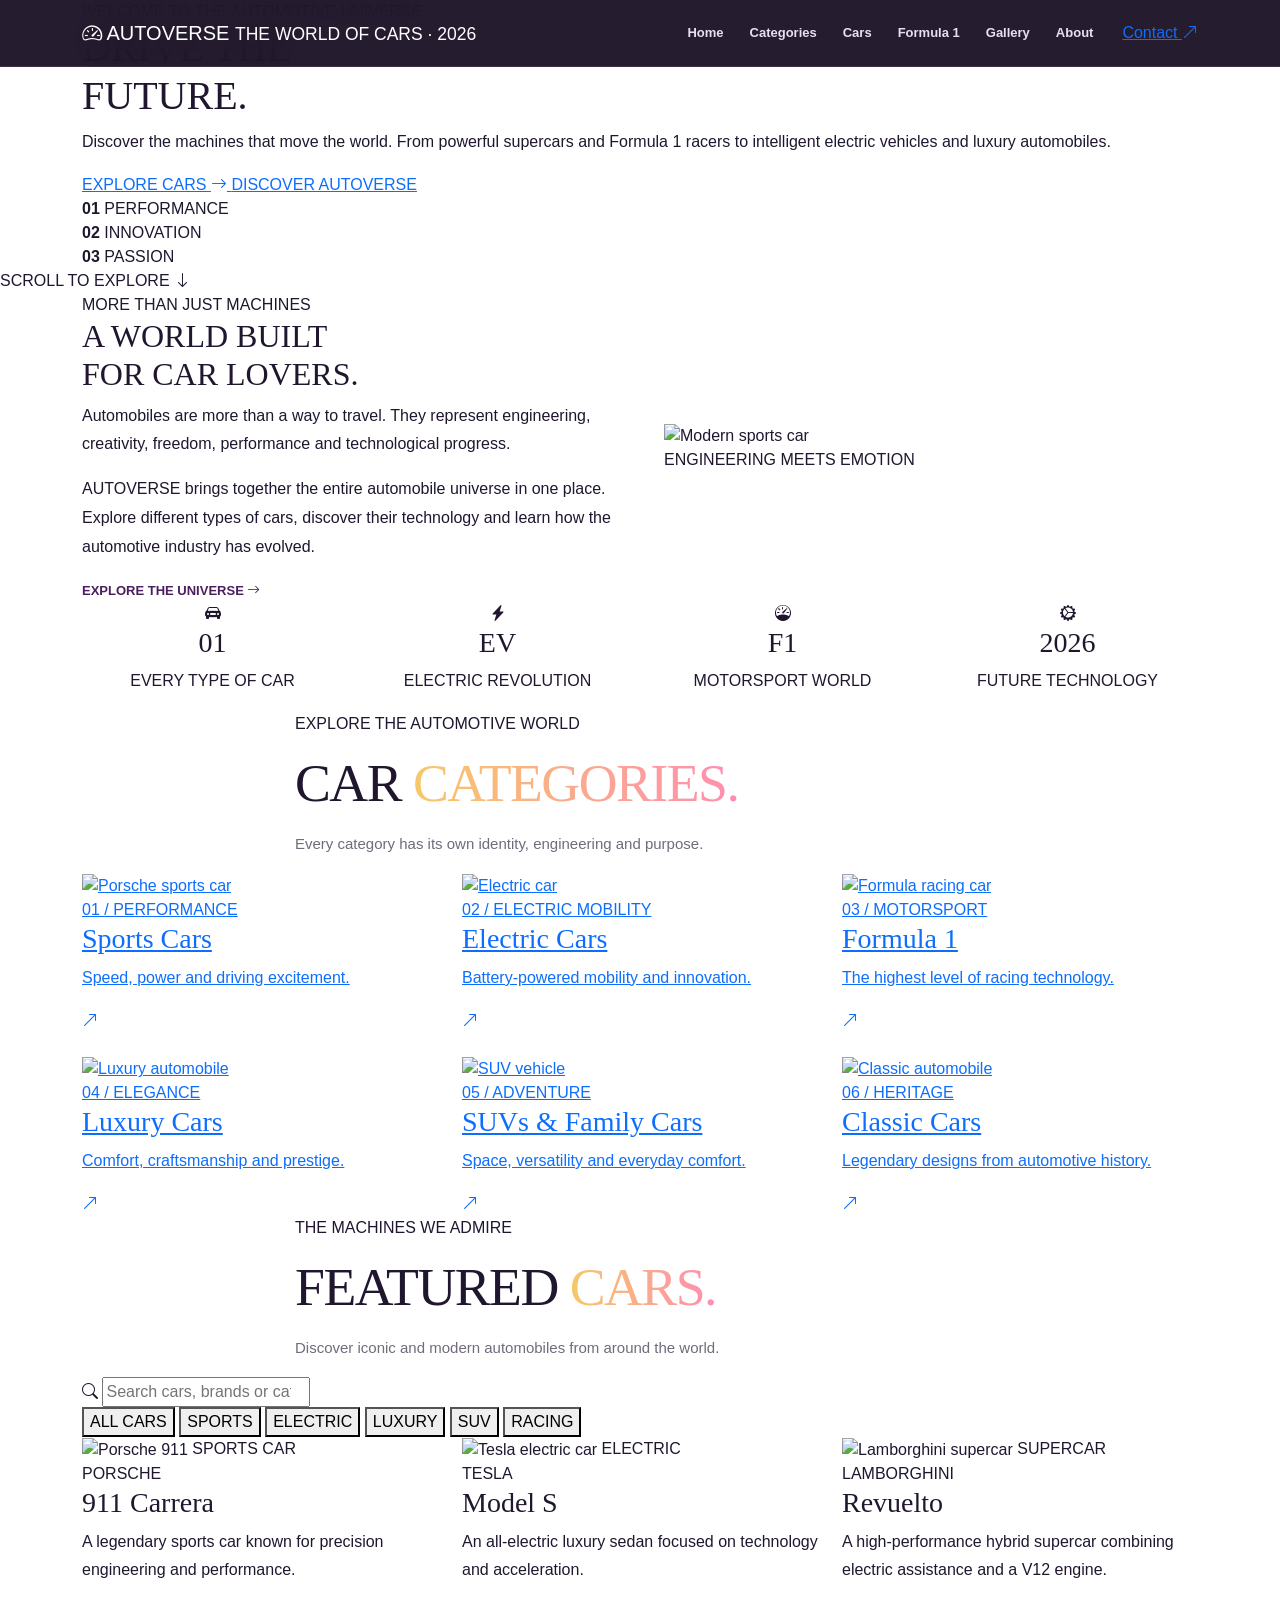
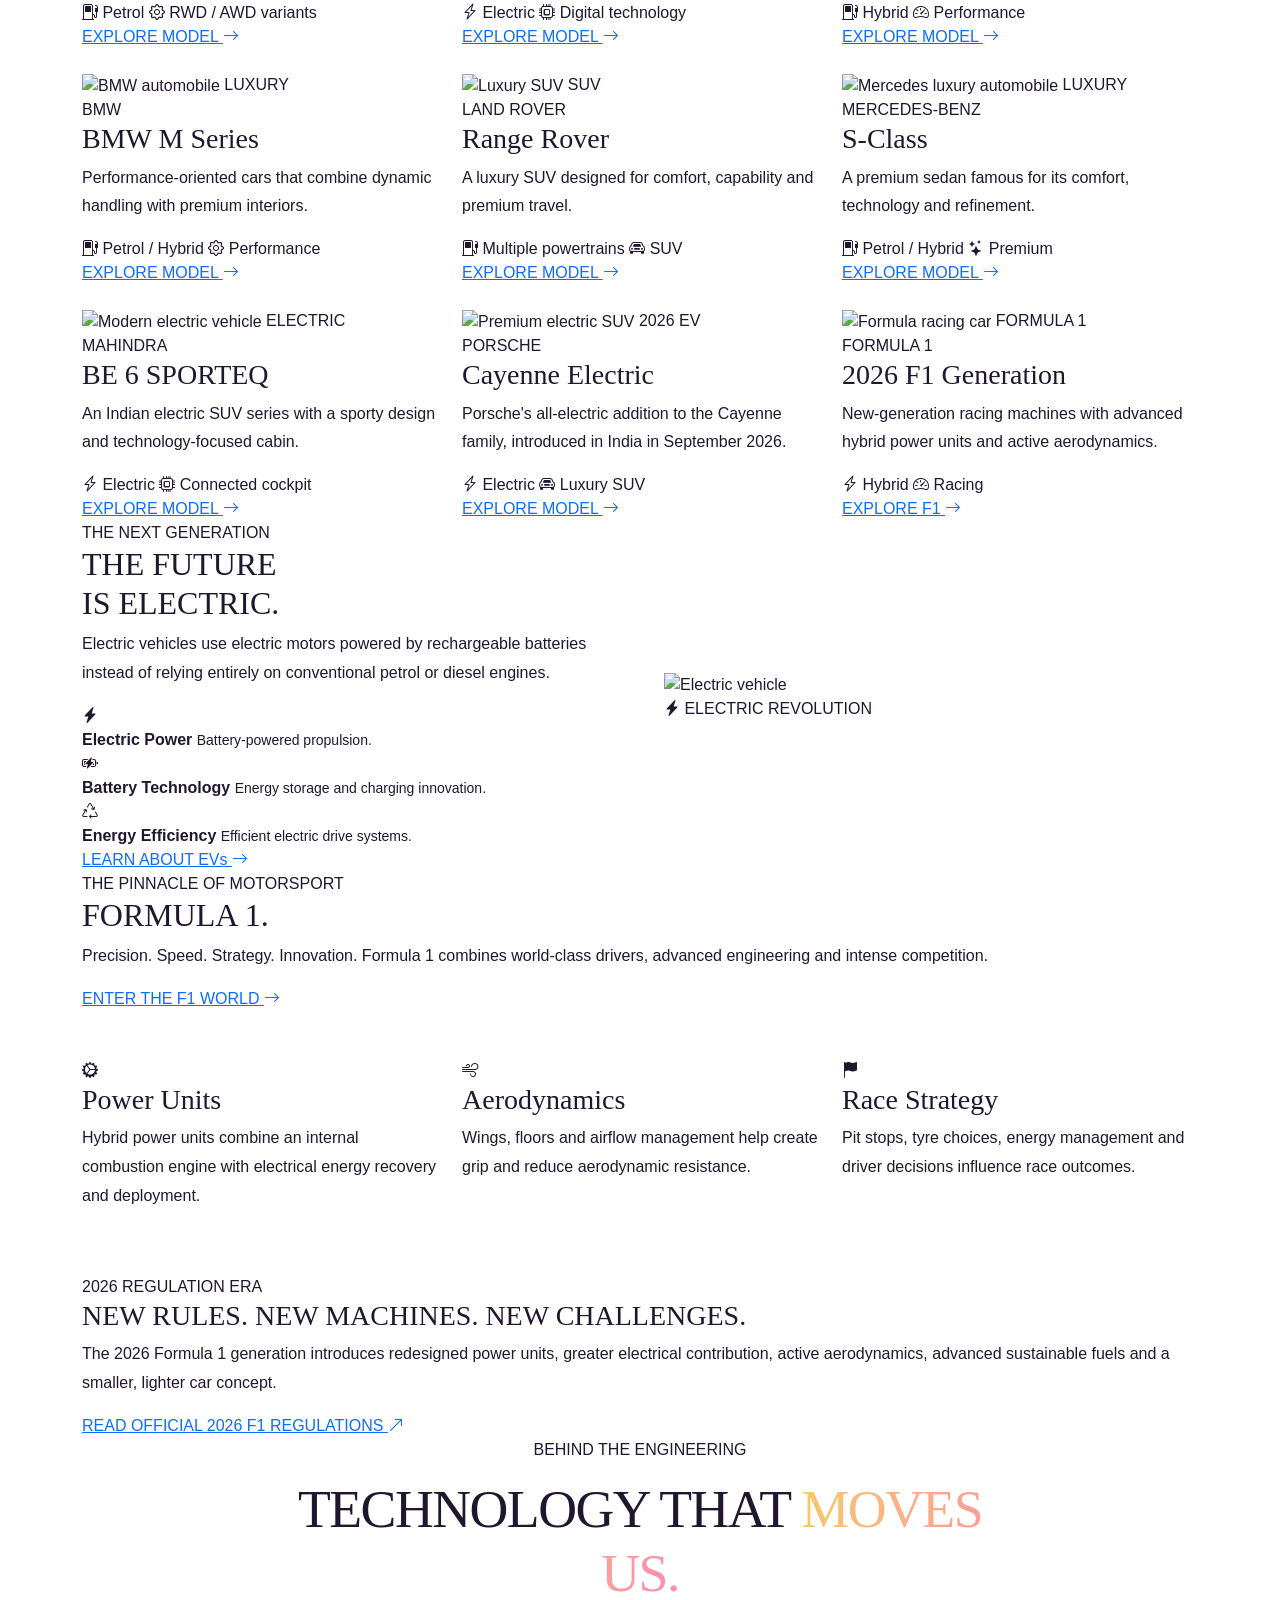
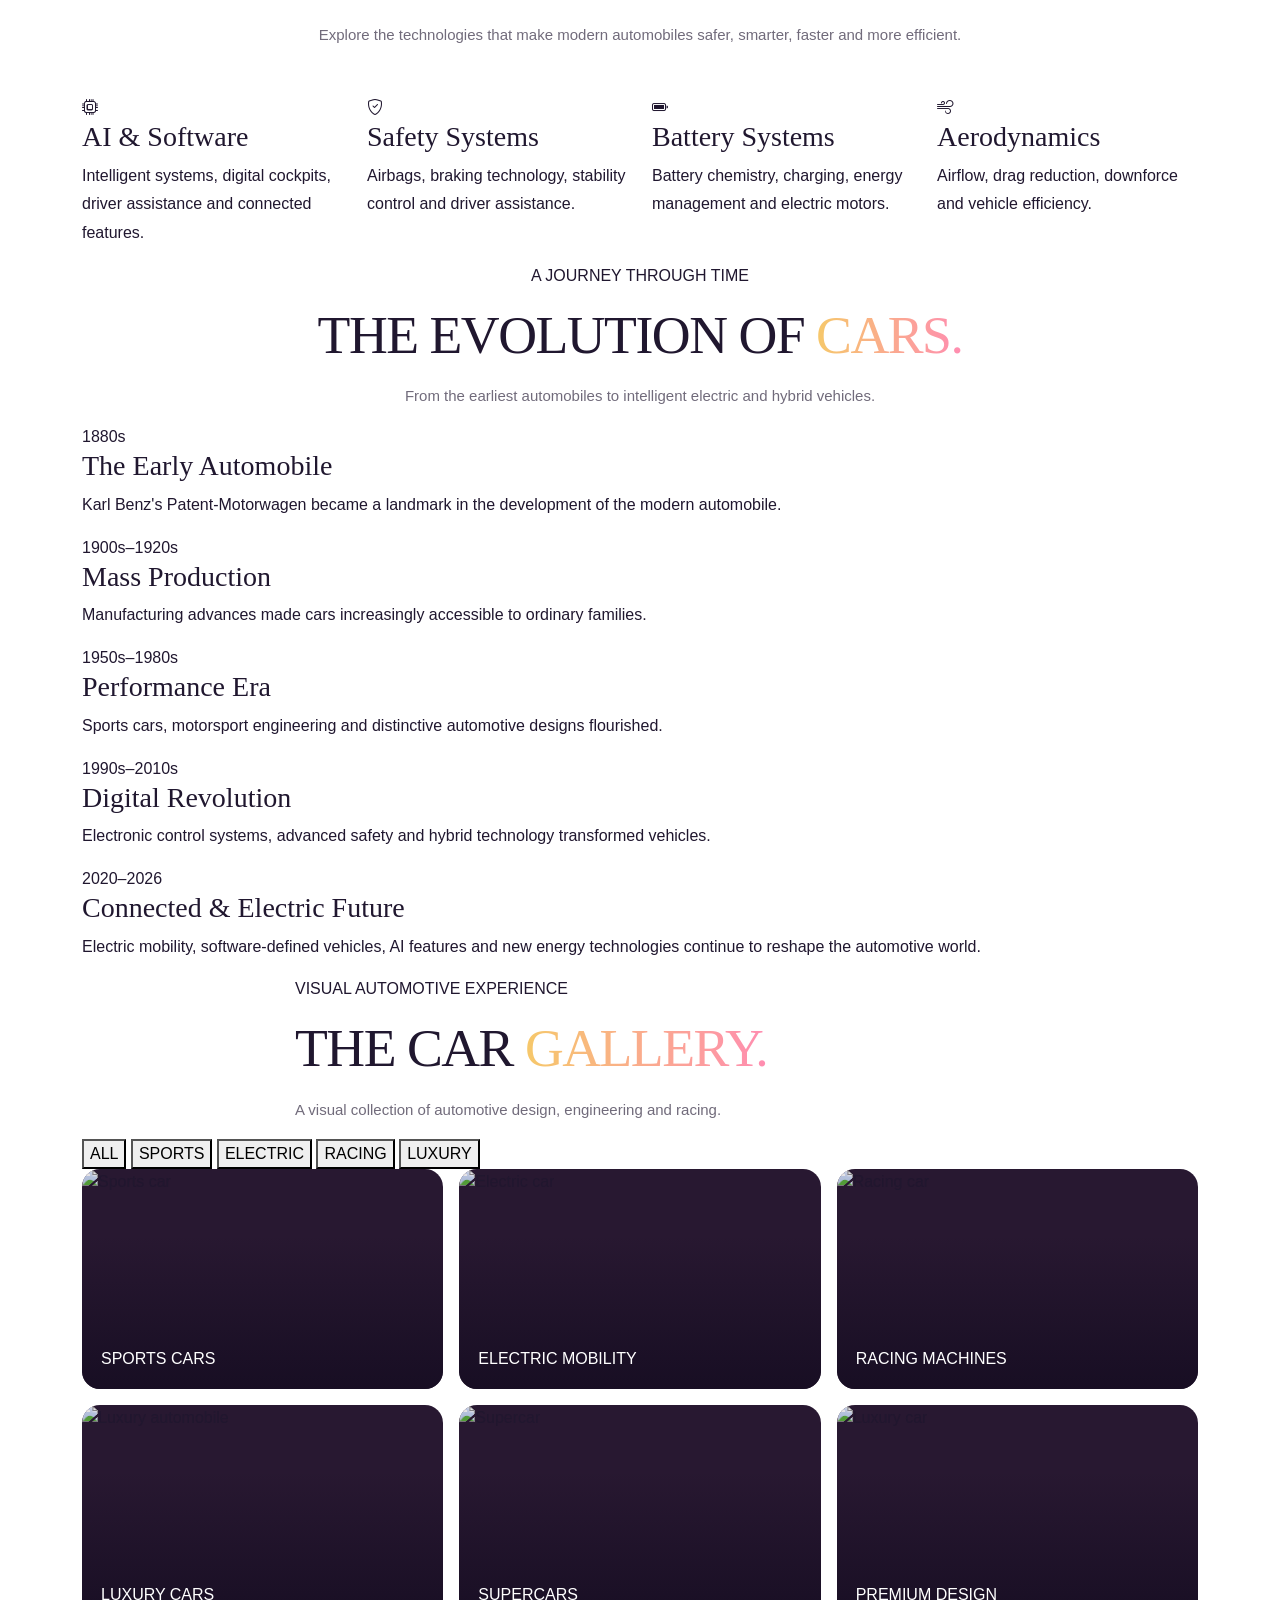
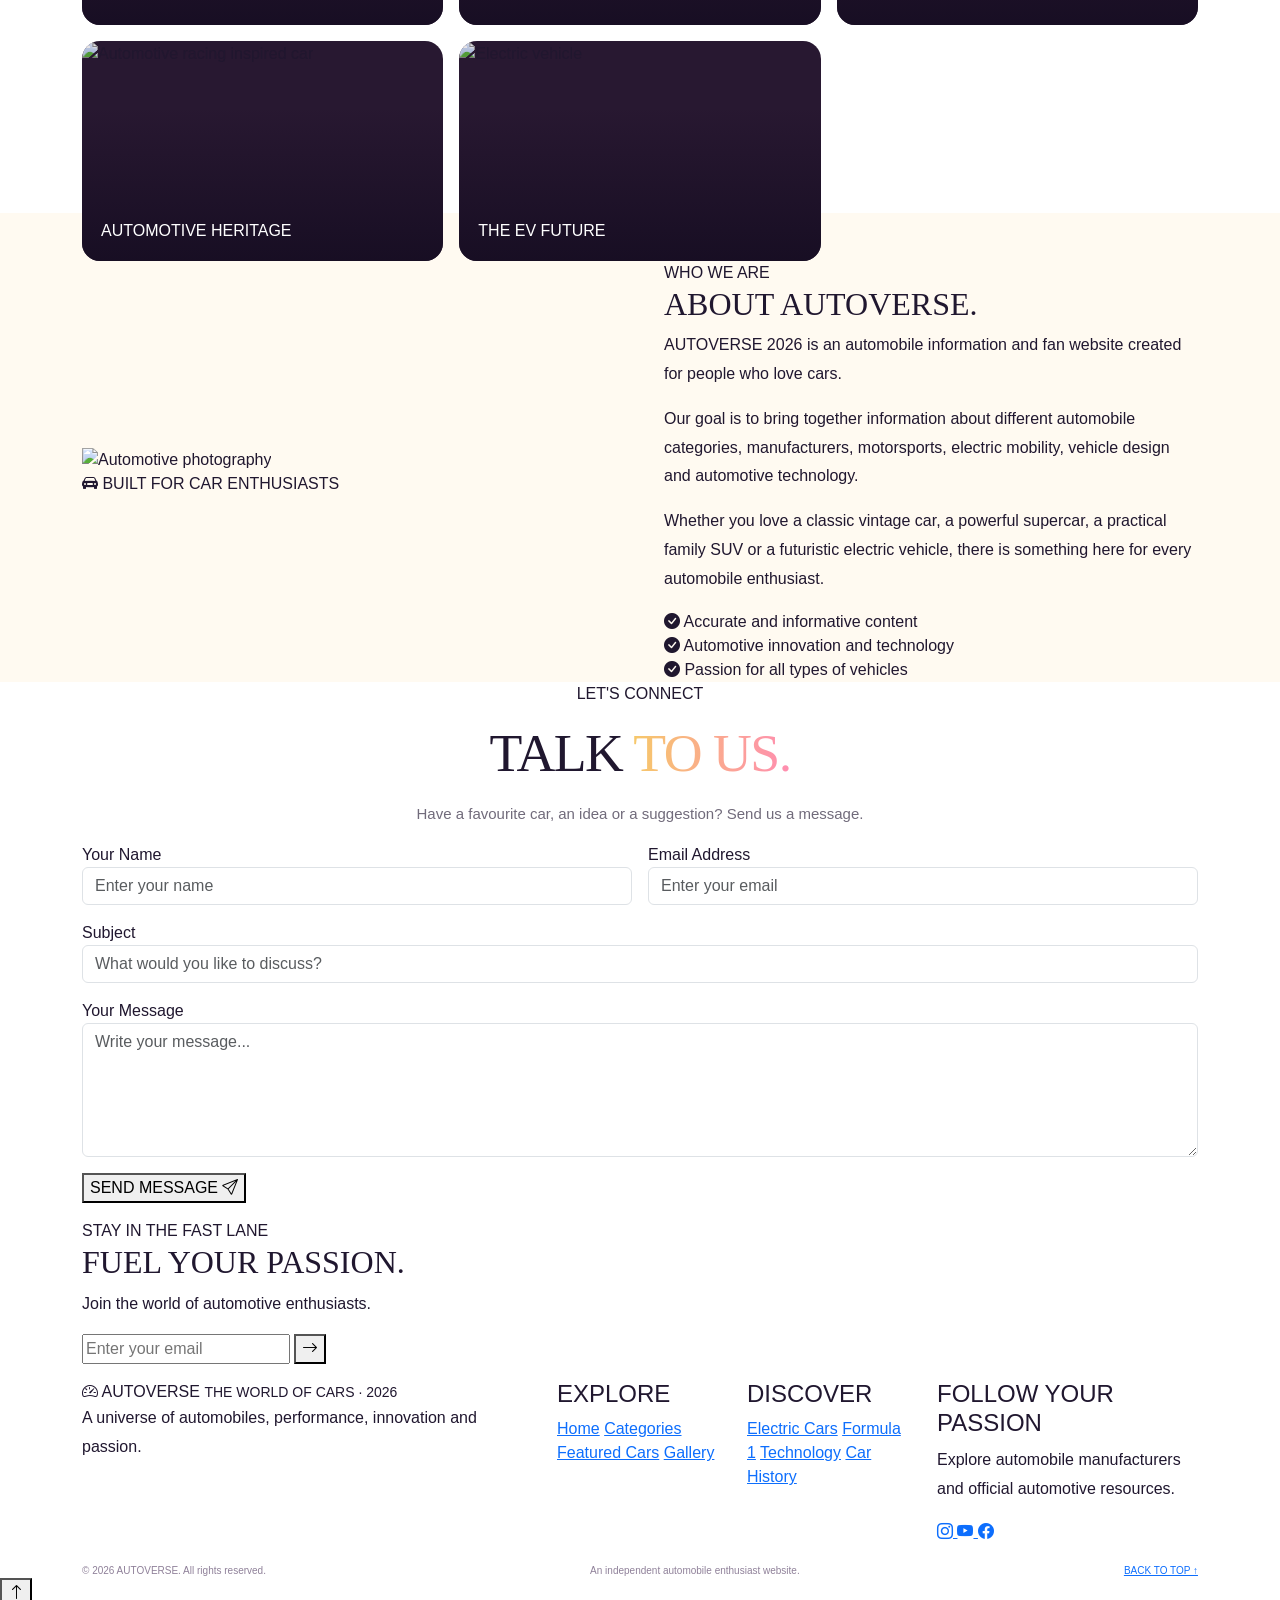
==== cars.html @ 94b46cb5 "I created an beatiful cars website" ====
<!DOCTYPE html>
<html lang="en">
<head>
  <meta charset="UTF-8">
  <meta name="viewport" content="width=device-width, initial-scale=1.0">

  <meta name="description" content="AUTOVERSE 2026 - Explore supercars, electric vehicles, Formula 1, luxury cars, SUVs and the future of automobiles.">

  <title>AUTOVERSE 2026 | The World of Cars</title>

  <!-- Google Fonts -->
  <link rel="preconnect" href="https://fonts.googleapis.com">
  <link href="https://fonts.googleapis.com/css2?family=Orbitron:wght@400;500;600;700;800;900&family=Inter:wght@400;500;600;700;800&display=swap" rel="stylesheet">

  <!-- Bootstrap CSS -->
  <link href="https://cdn.jsdelivr.net/npm/bootstrap@5.3.3/dist/css/bootstrap.min.css" rel="stylesheet">

  <!-- Bootstrap Icons -->
  <link href="https://cdn.jsdelivr.net/npm/bootstrap-icons@1.11.3/font/bootstrap-icons.min.css" rel="stylesheet">

  <!-- Custom CSS -->
  <link rel="stylesheet" href="style.css">
</head>

<body>

<!-- ==================================================
     NAVIGATION BAR AND CUSTOM LOGO
================================================== -->

<nav class="navbar navbar-expand-lg navbar-dark fixed-top">
  <div class="container">

    <a class="navbar-brand logo-area" href="#home">

      <span class="logo-icon">
        <i class="bi bi-speedometer2"></i>
      </span>

      <span class="logo-text">
        AUTO<span>VERSE</span>
        <small>THE WORLD OF CARS · 2026</small>
      </span>

    </a>

    <button class="navbar-toggler"
      type="button"
      data-bs-toggle="collapse"
      data-bs-target="#mainNavigation"
      aria-label="Toggle navigation">

      <span class="navbar-toggler-icon"></span>

    </button>

    <div class="collapse navbar-collapse" id="mainNavigation">

      <ul class="navbar-nav ms-auto align-items-lg-center">

        <li class="nav-item">
          <a class="nav-link" href="#home">Home</a>
        </li>

        <li class="nav-item">
          <a class="nav-link" href="#categories">Categories</a>
        </li>

        <li class="nav-item">
          <a class="nav-link" href="#featured">Cars</a>
        </li>

        <li class="nav-item">
          <a class="nav-link" href="#formula1">Formula 1</a>
        </li>

        <li class="nav-item">
          <a class="nav-link" href="#gallery">Gallery</a>
        </li>

        <li class="nav-item">
          <a class="nav-link" href="#about">About</a>
        </li>

        <li class="nav-item ms-lg-3">
          <a class="nav-contact" href="#contact">
            Contact <i class="bi bi-arrow-up-right"></i>
          </a>
        </li>

      </ul>

    </div>
  </div>
</nav>


<!-- ==================================================
     HOME / HERO SECTION
================================================== -->

<header class="hero-section" id="home">

  <div class="hero-overlay"></div>

  <div class="hero-content container">

    <div class="hero-label">
      <span class="pulse-dot"></span>
      WELCOME TO THE AUTOMOTIVE UNIVERSE
    </div>

    <h1>
      DRIVE THE<br>
      <span>FUTURE.</span>
    </h1>

    <p class="hero-description">
      Discover the machines that move the world.
      From powerful supercars and Formula 1 racers
      to intelligent electric vehicles and luxury automobiles.
    </p>

    <div class="hero-buttons">

      <a href="#featured" class="btn-primary-custom">
        EXPLORE CARS
        <i class="bi bi-arrow-right"></i>
      </a>

      <a href="#about" class="btn-outline-custom">
        DISCOVER AUTOVERSE
      </a>

    </div>

    <div class="hero-bottom-info">

      <div>
        <strong>01</strong>
        <span>PERFORMANCE</span>
      </div>

      <div>
        <strong>02</strong>
        <span>INNOVATION</span>
      </div>

      <div>
        <strong>03</strong>
        <span>PASSION</span>
      </div>

    </div>

  </div>

  <div class="hero-scroll">
    SCROLL TO EXPLORE
    <i class="bi bi-arrow-down"></i>
  </div>

</header>


<!-- ==================================================
     INTRODUCTION
================================================== -->

<section class="intro-section section-padding">

  <div class="container">

    <div class="row align-items-center g-5">

      <div class="col-lg-6">

        <span class="section-label">MORE THAN JUST MACHINES</span>

        <h2 class="section-title">
          A WORLD BUILT<br>
          FOR <span>CAR LOVERS.</span>
        </h2>

        <p class="section-description">
          Automobiles are more than a way to travel.
          They represent engineering, creativity, freedom,
          performance and technological progress.
        </p>

        <p class="section-description">
          AUTOVERSE brings together the entire automobile
          universe in one place. Explore different types
          of cars, discover their technology and learn
          how the automotive industry has evolved.
        </p>

        <a href="#categories" class="text-link">
          EXPLORE THE UNIVERSE
          <i class="bi bi-arrow-right"></i>
        </a>

      </div>

      <div class="col-lg-6">

        <div class="intro-image">

          <img
            src="https://images.unsplash.com/photo-1492144534655-ae79c964c9d7?auto=format&fit=crop&w=1200&q=85"
            alt="Modern sports car">

          <div class="intro-image-caption">
            ENGINEERING MEETS EMOTION
          </div>

        </div>

      </div>

    </div>

  </div>

</section>


<!-- ==================================================
     AUTOMOBILE STATISTICS
================================================== -->

<section class="stats-section">

  <div class="container">

    <div class="row text-center g-4">

      <div class="col-6 col-lg-3">
        <div class="stat-box">
          <i class="bi bi-car-front-fill"></i>
          <h3>01</h3>
          <p>EVERY TYPE OF CAR</p>
        </div>
      </div>

      <div class="col-6 col-lg-3">
        <div class="stat-box">
          <i class="bi bi-lightning-charge-fill"></i>
          <h3>EV</h3>
          <p>ELECTRIC REVOLUTION</p>
        </div>
      </div>

      <div class="col-6 col-lg-3">
        <div class="stat-box">
          <i class="bi bi-speedometer"></i>
          <h3>F1</h3>
          <p>MOTORSPORT WORLD</p>
        </div>
      </div>

      <div class="col-6 col-lg-3">
        <div class="stat-box">
          <i class="bi bi-gear-wide-connected"></i>
          <h3>2026</h3>
          <p>FUTURE TECHNOLOGY</p>
        </div>
      </div>

    </div>

  </div>

</section>


<!-- ==================================================
     CAR CATEGORIES
================================================== -->

<section class="categories-section section-padding" id="categories">

  <div class="container">

    <div class="section-heading">

      <div>
        <span class="section-label">EXPLORE THE AUTOMOTIVE WORLD</span>
        <h2 class="section-title">
          CAR <span>CATEGORIES.</span>
        </h2>
      </div>

      <p>
        Every category has its own identity,
        engineering and purpose.
      </p>

    </div>

    <div class="row g-4">

      <!-- Sports Cars -->
      <div class="col-md-6 col-lg-4">

        <a href="#featured" class="category-card">

          <img
            src="https://images.unsplash.com/photo-1503376780353-7e6692767b70?auto=format&fit=crop&w=900&q=85"
            alt="Porsche sports car">

          <div class="category-overlay">

            <span>01 / PERFORMANCE</span>
            <h3>Sports Cars</h3>
            <p>Speed, power and driving excitement.</p>

            <i class="bi bi-arrow-up-right"></i>

          </div>

        </a>

      </div>


      <!-- Electric Cars -->
      <div class="col-md-6 col-lg-4">

        <a href="#electric" class="category-card">

          <img
            src="https://images.unsplash.com/photo-1560958089-b8a1929cea89?auto=format&fit=crop&w=900&q=85"
            alt="Electric car">

          <div class="category-overlay">

            <span>02 / ELECTRIC MOBILITY</span>
            <h3>Electric Cars</h3>
            <p>Battery-powered mobility and innovation.</p>

            <i class="bi bi-arrow-up-right"></i>

          </div>

        </a>

      </div>


      <!-- Formula 1 -->
      <div class="col-md-6 col-lg-4">

        <a href="#formula1" class="category-card">

          <img
            src="https://images.unsplash.com/photo-1532906619279-a4b7267faa66?auto=format&fit=crop&w=900&q=85"
            alt="Formula racing car">

          <div class="category-overlay">

            <span>03 / MOTORSPORT</span>
            <h3>Formula 1</h3>
            <p>The highest level of racing technology.</p>

            <i class="bi bi-arrow-up-right"></i>

          </div>

        </a>

      </div>


      <!-- Luxury Cars -->
      <div class="col-md-6 col-lg-4">

        <a href="#featured" class="category-card">

          <img
            src="https://images.unsplash.com/photo-1507136566006-cfc505b114fc?auto=format&fit=crop&w=900&q=85"
            alt="Luxury automobile">

          <div class="category-overlay">

            <span>04 / ELEGANCE</span>
            <h3>Luxury Cars</h3>
            <p>Comfort, craftsmanship and prestige.</p>

            <i class="bi bi-arrow-up-right"></i>

          </div>

        </a>

      </div>


      <!-- SUVs -->
      <div class="col-md-6 col-lg-4">

        <a href="#featured" class="category-card">

          <img
            src="https://images.unsplash.com/photo-1519641471654-76ce0107ad1b?auto=format&fit=crop&w=900&q=85"
            alt="SUV vehicle">

          <div class="category-overlay">

            <span>05 / ADVENTURE</span>
            <h3>SUVs & Family Cars</h3>
            <p>Space, versatility and everyday comfort.</p>

            <i class="bi bi-arrow-up-right"></i>

          </div>

        </a>

      </div>


      <!-- Classic Cars -->
      <div class="col-md-6 col-lg-4">

        <a href="#gallery" class="category-card">

          <img
            src="https://images.unsplash.com/photo-1503736334956-4c8f8e92946d?auto=format&fit=crop&w=900&q=85"
            alt="Classic automobile">

          <div class="category-overlay">

            <span>06 / HERITAGE</span>
            <h3>Classic Cars</h3>
            <p>Legendary designs from automotive history.</p>

            <i class="bi bi-arrow-up-right"></i>

          </div>

        </a>

      </div>

    </div>

  </div>

</section>


<!-- ==================================================
     FEATURED CARS AND SEARCH
================================================== -->

<section class="featured-section section-padding" id="featured">

  <div class="container">

    <div class="section-heading">

      <div>
        <span class="section-label">THE MACHINES WE ADMIRE</span>
        <h2 class="section-title">
          FEATURED <span>CARS.</span>
        </h2>
      </div>

      <p>
        Discover iconic and modern automobiles
        from around the world.
      </p>

    </div>


    <!-- Car Search -->
    <div class="car-search">

      <i class="bi bi-search"></i>

      <input
        type="search"
        id="carSearch"
        placeholder="Search cars, brands or categories..."
        aria-label="Search cars">

    </div>


    <!-- Category Filter -->
    <div class="filter-buttons">

      <button class="filter-btn active" data-filter="all">
        ALL CARS
      </button>

      <button class="filter-btn" data-filter="sports">
        SPORTS
      </button>

      <button class="filter-btn" data-filter="electric">
        ELECTRIC
      </button>

      <button class="filter-btn" data-filter="luxury">
        LUXURY
      </button>

      <button class="filter-btn" data-filter="suv">
        SUV
      </button>

      <button class="filter-btn" data-filter="f1">
        RACING
      </button>

    </div>


    <!-- Car Cards -->
    <div class="row g-4" id="carGrid">


      <!-- Porsche 911 -->
      <div class="col-md-6 col-lg-4 car-item" data-category="sports luxury">

        <div class="car-card">

          <div class="car-image">

            <img
              src="https://images.unsplash.com/photo-1503376780353-7e6692767b70?auto=format&fit=crop&w=900&q=85"
              alt="Porsche 911">

            <span class="car-badge">SPORTS CAR</span>

          </div>

          <div class="car-details">

            <span class="car-brand">PORSCHE</span>

            <h3>911 Carrera</h3>

            <p>
              A legendary sports car known for
              precision engineering and performance.
            </p>

            <div class="car-specs">
              <span><i class="bi bi-fuel-pump"></i> Petrol</span>
              <span><i class="bi bi-gear"></i> RWD / AWD variants</span>
            </div>

            <a
              href="https://www.porsche.com/"
              target="_blank"
              rel="noopener"
              class="car-link">
              EXPLORE MODEL <i class="bi bi-arrow-right"></i>
            </a>

          </div>

        </div>

      </div>


      <!-- Tesla Model S -->
      <div class="col-md-6 col-lg-4 car-item" data-category="electric luxury">

        <div class="car-card">

          <div class="car-image">

            <img
              src="https://images.unsplash.com/photo-1560958089-b8a1929cea89?auto=format&fit=crop&w=900&q=85"
              alt="Tesla electric car">

            <span class="car-badge electric-badge">ELECTRIC</span>

          </div>

          <div class="car-details">

            <span class="car-brand">TESLA</span>

            <h3>Model S</h3>

            <p>
              An all-electric luxury sedan focused
              on technology and acceleration.
            </p>

            <div class="car-specs">
              <span><i class="bi bi-lightning-charge"></i> Electric</span>
              <span><i class="bi bi-cpu"></i> Digital technology</span>
            </div>

            <a
              href="https://www.tesla.com/"
              target="_blank"
              rel="noopener"
              class="car-link">
              EXPLORE MODEL <i class="bi bi-arrow-right"></i>
            </a>

          </div>

        </div>

      </div>


      <!-- Lamborghini -->
      <div class="col-md-6 col-lg-4 car-item" data-category="sports luxury">

        <div class="car-card">

          <div class="car-image">

            <img
              src="https://images.unsplash.com/photo-1511919884226-fd3cad34687c?auto=format&fit=crop&w=900&q=85"
              alt="Lamborghini supercar">

            <span class="car-badge">SUPERCAR</span>

          </div>

          <div class="car-details">

            <span class="car-brand">LAMBORGHINI</span>

            <h3>Revuelto</h3>

            <p>
              A high-performance hybrid supercar
              combining electric assistance and a V12 engine.
            </p>

            <div class="car-specs">
              <span><i class="bi bi-fuel-pump"></i> Hybrid</span>
              <span><i class="bi bi-speedometer2"></i> Performance</span>
            </div>

            <a
              href="https://www.lamborghini.com/"
              target="_blank"
              rel="noopener"
              class="car-link">
              EXPLORE MODEL <i class="bi bi-arrow-right"></i>
            </a>

          </div>

        </div>

      </div>


      <!-- BMW -->
      <div class="col-md-6 col-lg-4 car-item" data-category="luxury sports">

        <div class="car-card">

          <div class="car-image">

            <img
              src="https://images.unsplash.com/photo-1555215695-3004980ad54e?auto=format&fit=crop&w=900&q=85"
              alt="BMW automobile">

            <span class="car-badge">LUXURY</span>

          </div>

          <div class="car-details">

            <span class="car-brand">BMW</span>

            <h3>BMW M Series</h3>

            <p>
              Performance-oriented cars that combine
              dynamic handling with premium interiors.
            </p>

            <div class="car-specs">
              <span><i class="bi bi-fuel-pump"></i> Petrol / Hybrid</span>
              <span><i class="bi bi-gear"></i> Performance</span>
            </div>

            <a
              href="https://www.bmw.com/"
              target="_blank"
              rel="noopener"
              class="car-link">
              EXPLORE MODEL <i class="bi bi-arrow-right"></i>
            </a>

          </div>

        </div>

      </div>


      <!-- Range Rover -->
      <div class="col-md-6 col-lg-4 car-item" data-category="suv luxury">

        <div class="car-card">

          <div class="car-image">

            <img
              src="https://images.unsplash.com/photo-1519641471654-76ce0107ad1b?auto=format&fit=crop&w=900&q=85"
              alt="Luxury SUV">

            <span class="car-badge">SUV</span>

          </div>

          <div class="car-details">

            <span class="car-brand">LAND ROVER</span>

            <h3>Range Rover</h3>

            <p>
              A luxury SUV designed for comfort,
              capability and premium travel.
            </p>

            <div class="car-specs">
              <span><i class="bi bi-fuel-pump"></i> Multiple powertrains</span>
              <span><i class="bi bi-car-front"></i> SUV</span>
            </div>

            <a
              href="https://www.landrover.com/"
              target="_blank"
              rel="noopener"
              class="car-link">
              EXPLORE MODEL <i class="bi bi-arrow-right"></i>
            </a>

          </div>

        </div>

      </div>


      <!-- Mercedes -->
      <div class="col-md-6 col-lg-4 car-item" data-category="luxury">

        <div class="car-card">

          <div class="car-image">

            <img
              src="https://images.unsplash.com/photo-1618843479313-40f8afb4b4d8?auto=format&fit=crop&w=900&q=85"
              alt="Mercedes luxury automobile">

            <span class="car-badge">LUXURY</span>

          </div>

          <div class="car-details">

            <span class="car-brand">MERCEDES-BENZ</span>

            <h3>S-Class</h3>

            <p>
              A premium sedan famous for its
              comfort, technology and refinement.
            </p>

            <div class="car-specs">
              <span><i class="bi bi-fuel-pump"></i> Petrol / Hybrid</span>
              <span><i class="bi bi-stars"></i> Premium</span>
            </div>

            <a
              href="https://www.mercedes-benz.com/"
              target="_blank"
              rel="noopener"
              class="car-link">
              EXPLORE MODEL <i class="bi bi-arrow-right"></i>
            </a>

          </div>

        </div>

      </div>


      <!-- Mahindra BE 6 -->
      <div class="col-md-6 col-lg-4 car-item" data-category="electric suv">

        <div class="car-card">

          <div class="car-image">

            <img
              src="https://images.unsplash.com/photo-1593941707882-a5bba14938c7?auto=format&fit=crop&w=900&q=85"
              alt="Modern electric vehicle">

            <span class="car-badge electric-badge">ELECTRIC</span>

          </div>

          <div class="car-details">

            <span class="car-brand">MAHINDRA</span>

            <h3>BE 6 SPORTEQ</h3>

            <p>
              An Indian electric SUV series with
              a sporty design and technology-focused cabin.
            </p>

            <div class="car-specs">
              <span><i class="bi bi-lightning-charge"></i> Electric</span>
              <span><i class="bi bi-cpu"></i> Connected cockpit</span>
            </div>

            <a
              href="https://auto.mahindra.com/"
              target="_blank"
              rel="noopener"
              class="car-link">
              EXPLORE MODEL <i class="bi bi-arrow-right"></i>
            </a>

          </div>

        </div>

      </div>


      <!-- Porsche Cayenne Electric -->
      <div class="col-md-6 col-lg-4 car-item" data-category="electric suv luxury">

        <div class="car-card">

          <div class="car-image">

            <img
              src="https://images.unsplash.com/photo-1592198084033-aade902d1aae?auto=format&fit=crop&w=900&q=85"
              alt="Premium electric SUV">

            <span class="car-badge electric-badge">2026 EV</span>

          </div>

          <div class="car-details">

            <span class="car-brand">PORSCHE</span>

            <h3>Cayenne Electric</h3>

            <p>
              Porsche's all-electric addition to the Cayenne
              family, introduced in India in September 2026.
            </p>

            <div class="car-specs">
              <span><i class="bi bi-lightning-charge"></i> Electric</span>
              <span><i class="bi bi-car-front"></i> Luxury SUV</span>
            </div>

            <a
              href="https://www.porsche.com/"
              target="_blank"
              rel="noopener"
              class="car-link">
              EXPLORE MODEL <i class="bi bi-arrow-right"></i>
            </a>

          </div>

        </div>

      </div>


      <!-- Formula 1 -->
      <div class="col-md-6 col-lg-4 car-item" data-category="f1 sports">

        <div class="car-card">

          <div class="car-image">

            <img
              src="https://images.unsplash.com/photo-1532906619279-a4b7267faa66?auto=format&fit=crop&w=900&q=85"
              alt="Formula racing car">

            <span class="car-badge f1-badge">FORMULA 1</span>

          </div>

          <div class="car-details">

            <span class="car-brand">FORMULA 1</span>

            <h3>2026 F1 Generation</h3>

            <p>
              New-generation racing machines with
              advanced hybrid power units and active aerodynamics.
            </p>

            <div class="car-specs">
              <span><i class="bi bi-lightning-charge"></i> Hybrid</span>
              <span><i class="bi bi-speedometer2"></i> Racing</span>
            </div>

            <a
              href="https://www.formula1.com/en/page/2026-f1-regulations"
              target="_blank"
              rel="noopener"
              class="car-link">
              EXPLORE F1 <i class="bi bi-arrow-right"></i>
            </a>

          </div>

        </div>

      </div>

    </div>

    <p id="noCarsMessage" class="no-results" hidden>
      No cars found. Try another search.
    </p>

  </div>

</section>


<!-- ==================================================
     ELECTRIC CAR SECTION
================================================== -->

<section class="electric-section section-padding" id="electric">

  <div class="container">

    <div class="row align-items-center g-5">

      <div class="col-lg-6">

        <span class="section-label">THE NEXT GENERATION</span>

        <h2 class="section-title">
          THE FUTURE<br>
          IS <span>ELECTRIC.</span>
        </h2>

        <p class="section-description">
          Electric vehicles use electric motors powered by
          rechargeable batteries instead of relying entirely
          on conventional petrol or diesel engines.
        </p>

        <div class="electric-features">

          <div>
            <i class="bi bi-lightning-charge-fill"></i>
            <div>
              <strong>Electric Power</strong>
              <small>Battery-powered propulsion.</small>
            </div>
          </div>

          <div>
            <i class="bi bi-battery-charging"></i>
            <div>
              <strong>Battery Technology</strong>
              <small>Energy storage and charging innovation.</small>
            </div>
          </div>

          <div>
            <i class="bi bi-recycle"></i>
            <div>
              <strong>Energy Efficiency</strong>
              <small>Efficient electric drive systems.</small>
            </div>
          </div>

        </div>

        <a href="https://www.iea.org/energy-system/transport/electric-vehicles"
          target="_blank"
          rel="noopener"
          class="btn-primary-custom mt-4">
          LEARN ABOUT EVs
          <i class="bi bi-arrow-right"></i>
        </a>

      </div>

      <div class="col-lg-6">

        <div class="electric-image">

          <img
            src="https://images.unsplash.com/photo-1560958089-b8a1929cea89?auto=format&fit=crop&w=1200&q=85"
            alt="Electric vehicle">

          <div class="electric-image-label">
            <i class="bi bi-lightning-charge-fill"></i>
            ELECTRIC REVOLUTION
          </div>

        </div>

      </div>

    </div>

  </div>

</section>


<!-- ==================================================
     FORMULA 1 SECTION
================================================== -->

<section class="f1-section section-padding" id="formula1">

  <div class="container">

    <div class="f1-banner">

      <div class="f1-content">

        <span class="section-label">THE PINNACLE OF MOTORSPORT</span>

        <h2>
          FORMULA <span>1.</span>
        </h2>

        <p>
          Precision. Speed. Strategy. Innovation.
          Formula 1 combines world-class drivers,
          advanced engineering and intense competition.
        </p>

        <a
          href="https://www.formula1.com/"
          target="_blank"
          rel="noopener"
          class="btn-primary-custom">
          ENTER THE F1 WORLD
          <i class="bi bi-arrow-right"></i>
        </a>

      </div>

    </div>


    <div class="row g-4 mt-4">

      <div class="col-md-4">
        <div class="f1-info-card">
          <i class="bi bi-gear-wide-connected"></i>
          <h3>Power Units</h3>
          <p>
            Hybrid power units combine an internal combustion
            engine with electrical energy recovery and deployment.
          </p>
        </div>
      </div>

      <div class="col-md-4">
        <div class="f1-info-card">
          <i class="bi bi-wind"></i>
          <h3>Aerodynamics</h3>
          <p>
            Wings, floors and airflow management help create
            grip and reduce aerodynamic resistance.
          </p>
        </div>
      </div>

      <div class="col-md-4">
        <div class="f1-info-card">
          <i class="bi bi-flag-fill"></i>
          <h3>Race Strategy</h3>
          <p>
            Pit stops, tyre choices, energy management
            and driver decisions influence race outcomes.
          </p>
        </div>
      </div>

    </div>

    <div class="f1-rules-box mt-5">

      <span class="section-label">2026 REGULATION ERA</span>

      <h3>NEW RULES. NEW MACHINES. NEW CHALLENGES.</h3>

      <p>
        The 2026 Formula 1 generation introduces redesigned
        power units, greater electrical contribution, active
        aerodynamics, advanced sustainable fuels and a
        smaller, lighter car concept.
      </p>

      <a
        href="https://www.formula1.com/en/page/2026-f1-regulations"
        target="_blank"
        rel="noopener">
        READ OFFICIAL 2026 F1 REGULATIONS
        <i class="bi bi-arrow-up-right"></i>
      </a>

    </div>

  </div>

</section>


<!-- ==================================================
     CAR TECHNOLOGY SECTION
================================================== -->

<section class="technology-section section-padding" id="technology">

  <div class="container">

    <div class="text-center section-heading">

      <span class="section-label">BEHIND THE ENGINEERING</span>

      <h2 class="section-title">
        TECHNOLOGY THAT <span>MOVES US.</span>
      </h2>

      <p>
        Explore the technologies that make modern automobiles safer,
        smarter, faster and more efficient.
      </p>

    </div>

    <div class="row g-4 mt-4">

      <div class="col-md-6 col-lg-3">

        <div class="tech-card">
          <i class="bi bi-cpu"></i>
          <h3>AI & Software</h3>
          <p>
            Intelligent systems, digital cockpits,
            driver assistance and connected features.
          </p>
        </div>

      </div>

      <div class="col-md-6 col-lg-3">

        <div class="tech-card">
          <i class="bi bi-shield-check"></i>
          <h3>Safety Systems</h3>
          <p>
            Airbags, braking technology,
            stability control and driver assistance.
          </p>
        </div>

      </div>

      <div class="col-md-6 col-lg-3">

        <div class="tech-card">
          <i class="bi bi-battery-full"></i>
          <h3>Battery Systems</h3>
          <p>
            Battery chemistry, charging,
            energy management and electric motors.
          </p>
        </div>

      </div>

      <div class="col-md-6 col-lg-3">

        <div class="tech-card">
          <i class="bi bi-wind"></i>
          <h3>Aerodynamics</h3>
          <p>
            Airflow, drag reduction, downforce
            and vehicle efficiency.
          </p>
        </div>

      </div>

    </div>

  </div>

</section>


<!-- ==================================================
     AUTOMOTIVE HISTORY
================================================== -->

<section class="history-section section-padding" id="history">

  <div class="container">

    <div class="text-center section-heading">

      <span class="section-label">A JOURNEY THROUGH TIME</span>

      <h2 class="section-title">
        THE EVOLUTION OF <span>CARS.</span>
      </h2>

      <p>
        From the earliest automobiles to intelligent
        electric and hybrid vehicles.
      </p>

    </div>

    <div class="history-timeline">

      <div class="history-item">
        <span>1880s</span>
        <h3>The Early Automobile</h3>
        <p>
          Karl Benz's Patent-Motorwagen became a landmark
          in the development of the modern automobile.
        </p>
      </div>

      <div class="history-item">
        <span>1900s–1920s</span>
        <h3>Mass Production</h3>
        <p>
          Manufacturing advances made cars increasingly
          accessible to ordinary families.
        </p>
      </div>

      <div class="history-item">
        <span>1950s–1980s</span>
        <h3>Performance Era</h3>
        <p>
          Sports cars, motorsport engineering
          and distinctive automotive designs flourished.
        </p>
      </div>

      <div class="history-item">
        <span>1990s–2010s</span>
        <h3>Digital Revolution</h3>
        <p>
          Electronic control systems, advanced safety
          and hybrid technology transformed vehicles.
        </p>
      </div>

      <div class="history-item">
        <span>2020–2026</span>
        <h3>Connected & Electric Future</h3>
        <p>
          Electric mobility, software-defined vehicles,
          AI features and new energy technologies continue
          to reshape the automotive world.
        </p>
      </div>

    </div>

  </div>

</section>


<!-- ==================================================
     AUTOMOBILE GALLERY
================================================== -->

<section class="gallery-section section-padding" id="gallery">

  <div class="container">

    <div class="section-heading">

      <div>
        <span class="section-label">VISUAL AUTOMOTIVE EXPERIENCE</span>
        <h2 class="section-title">
          THE CAR <span>GALLERY.</span>
        </h2>
      </div>

      <p>
        A visual collection of automotive design,
        engineering and racing.
      </p>

    </div>


    <!-- Gallery Filter -->
    <div class="filter-buttons gallery-filters">

      <button class="filter-btn active" data-gallery-filter="all">
        ALL
      </button>

      <button class="filter-btn" data-gallery-filter="sports">
        SPORTS
      </button>

      <button class="filter-btn" data-gallery-filter="electric">
        ELECTRIC
      </button>

      <button class="filter-btn" data-gallery-filter="racing">
        RACING
      </button>

      <button class="filter-btn" data-gallery-filter="luxury">
        LUXURY
      </button>

    </div>


    <div class="gallery-grid" id="galleryGrid">

      <div class="gallery-item gallery-large" data-gallery-category="sports">
        <img
          src="https://images.unsplash.com/photo-1503376780353-7e6692767b70?auto=format&fit=crop&w=1200&q=85"
          alt="Sports car">
        <span>SPORTS CARS</span>
      </div>

      <div class="gallery-item" data-gallery-category="electric">
        <img
          src="https://images.unsplash.com/photo-1560958089-b8a1929cea89?auto=format&fit=crop&w=900&q=85"
          alt="Electric car">
        <span>ELECTRIC MOBILITY</span>
      </div>

      <div class="gallery-item" data-gallery-category="racing">
        <img
          src="https://images.unsplash.com/photo-1532906619279-a4b7267faa66?auto=format&fit=crop&w=900&q=85"
          alt="Racing car">
        <span>RACING MACHINES</span>
      </div>

      <div class="gallery-item" data-gallery-category="luxury">
        <img
          src="https://images.unsplash.com/photo-1555215695-3004980ad54e?auto=format&fit=crop&w=900&q=85"
          alt="Luxury automobile">
        <span>LUXURY CARS</span>
      </div>

      <div class="gallery-item" data-gallery-category="sports">
        <img
          src="https://images.unsplash.com/photo-1511919884226-fd3cad34687c?auto=format&fit=crop&w=900&q=85"
          alt="Supercar">
        <span>SUPERCARS</span>
      </div>

      <div class="gallery-item" data-gallery-category="luxury">
        <img
          src="https://images.unsplash.com/photo-1618843479313-40f8afb4b4d8?auto=format&fit=crop&w=900&q=85"
          alt="Luxury car">
        <span>PREMIUM DESIGN</span>
      </div>

      <div class="gallery-item" data-gallery-category="racing">
        <img
          src="https://images.unsplash.com/photo-1503736334956-4c8f8e92946d?auto=format&fit=crop&w=900&q=85"
          alt="Automotive racing inspired car">
        <span>AUTOMOTIVE HERITAGE</span>
      </div>

      <div class="gallery-item" data-gallery-category="electric">
        <img
          src="https://images.unsplash.com/photo-1593941707882-a5bba14938c7?auto=format&fit=crop&w=900&q=85"
          alt="Electric vehicle">
        <span>THE EV FUTURE</span>
      </div>

    </div>

  </div>

</section>


<!-- ==================================================
     ABOUT PAGE / ABOUT US
================================================== -->

<section class="about-section section-padding" id="about">

  <div class="container">

    <div class="row align-items-center g-5">

      <div class="col-lg-6">

        <div class="about-image">

          <img
            src="https://images.unsplash.com/photo-1503736334956-4c8f8e92946d?auto=format&fit=crop&w=1200&q=85"
            alt="Automotive photography">

          <div class="about-image-label">
            <i class="bi bi-car-front-fill"></i>
            BUILT FOR CAR ENTHUSIASTS
          </div>

        </div>

      </div>

      <div class="col-lg-6">

        <span class="section-label">WHO WE ARE</span>

        <h2 class="section-title">
          ABOUT <span>AUTOVERSE.</span>
        </h2>

        <p class="section-description">
          AUTOVERSE 2026 is an automobile information
          and fan website created for people who love cars.
        </p>

        <p class="section-description">
          Our goal is to bring together information about
          different automobile categories, manufacturers,
          motorsports, electric mobility, vehicle design
          and automotive technology.
        </p>

        <p class="section-description">
          Whether you love a classic vintage car,
          a powerful supercar, a practical family SUV
          or a futuristic electric vehicle, there is
          something here for every automobile enthusiast.
        </p>

        <div class="about-values">

          <div>
            <i class="bi bi-check-circle-fill"></i>
            Accurate and informative content
          </div>

          <div>
            <i class="bi bi-check-circle-fill"></i>
            Automotive innovation and technology
          </div>

          <div>
            <i class="bi bi-check-circle-fill"></i>
            Passion for all types of vehicles
          </div>

        </div>

      </div>

    </div>

  </div>

</section>


<!-- ==================================================
     CONTACT SECTION
================================================== -->

<section class="contact-section section-padding" id="contact">

  <div class="container">

    <div class="text-center section-heading">

      <span class="section-label">LET'S CONNECT</span>

      <h2 class="section-title">
        TALK <span>TO US.</span>
      </h2>

      <p>
        Have a favourite car, an idea or a suggestion?
        Send us a message.
      </p>

    </div>

    <div class="contact-card">

      <form id="contactForm">

        <div class="row g-3">

          <div class="col-md-6">

            <label for="contactName">Your Name</label>

            <input
              type="text"
              id="contactName"
              class="form-control"
              placeholder="Enter your name"
              required>

          </div>

          <div class="col-md-6">

            <label for="contactEmail">Email Address</label>

            <input
              type="email"
              id="contactEmail"
              class="form-control"
              placeholder="Enter your email"
              required>

          </div>

          <div class="col-12">

            <label for="contactSubject">Subject</label>

            <input
              type="text"
              id="contactSubject"
              class="form-control"
              placeholder="What would you like to discuss?"
              required>

          </div>

          <div class="col-12">

            <label for="contactMessage">Your Message</label>

            <textarea
              id="contactMessage"
              class="form-control"
              rows="5"
              placeholder="Write your message..."
              required></textarea>

          </div>

          <div class="col-12">

            <button type="submit" class="btn-primary-custom">
              SEND MESSAGE
              <i class="bi bi-send"></i>
            </button>

          </div>

        </div>

      </form>

      <p id="contactFeedback" aria-live="polite"></p>

    </div>

  </div>

</section>


<!-- ==================================================
     NEWSLETTER
================================================== -->

<section class="newsletter-section">

  <div class="container">

    <div class="newsletter-box">

      <div>
        <span class="section-label">STAY IN THE FAST LANE</span>
        <h2>FUEL YOUR <span>PASSION.</span></h2>
        <p>Join the world of automotive enthusiasts.</p>
      </div>

      <form id="newsletterForm">

        <input
          type="email"
          id="newsletterEmail"
          placeholder="Enter your email"
          required>

        <button type="submit" aria-label="Subscribe">
          <i class="bi bi-arrow-right"></i>
        </button>

      </form>

      <p id="newsletterFeedback" aria-live="polite"></p>

    </div>

  </div>

</section>


<!-- ==================================================
     FOOTER
================================================== -->

<footer class="footer">

  <div class="container">

    <div class="row g-4">

      <div class="col-lg-5">

        <a class="navbar-brand logo-area" href="#home">

          <span class="logo-icon">
            <i class="bi bi-speedometer2"></i>
          </span>

          <span class="logo-text">
            AUTO<span>VERSE</span>
            <small>THE WORLD OF CARS · 2026</small>
          </span>

        </a>

        <p class="footer-description">
          A universe of automobiles, performance,
          innovation and passion.
        </p>

      </div>


      <div class="col-6 col-lg-2">

        <h4>EXPLORE</h4>

        <a href="#home">Home</a>
        <a href="#categories">Categories</a>
        <a href="#featured">Featured Cars</a>
        <a href="#gallery">Gallery</a>

      </div>


      <div class="col-6 col-lg-2">

        <h4>DISCOVER</h4>

        <a href="#electric">Electric Cars</a>
        <a href="#formula1">Formula 1</a>
        <a href="#technology">Technology</a>
        <a href="#history">Car History</a>

      </div>


      <div class="col-lg-3">

        <h4>FOLLOW YOUR PASSION</h4>

        <p class="footer-small">
          Explore automobile manufacturers and
          official automotive resources.
        </p>

        <div class="social-links">

          <a href="https://www.instagram.com/"
            target="_blank" rel="noopener"
            aria-label="Instagram">
            <i class="bi bi-instagram"></i>
          </a>

          <a href="https://www.youtube.com/"
            target="_blank" rel="noopener"
            aria-label="YouTube">
            <i class="bi bi-youtube"></i>
          </a>

          <a href="https://www.facebook.com/"
            target="_blank" rel="noopener"
            aria-label="Facebook">
            <i class="bi bi-facebook"></i>
          </a>

        </div>

      </div>

    </div>

    <div class="footer-bottom">

      <span>
        © 2026 AUTOVERSE. All rights reserved.
      </span>

      <span>
        An independent automobile enthusiast website.
      </span>

      <a href="#home">
        BACK TO TOP ↑
      </a>

    </div>

  </div>

</footer>


<!-- BACK TO TOP BUTTON -->

<button id="backToTop" aria-label="Back to top">
  <i class="bi bi-arrow-up"></i>
</button>


<!-- Bootstrap JavaScript -->

<script src="https://cdn.jsdelivr.net/npm/bootstrap@5.3.3/dist/js/bootstrap.bundle.min.js"></script>

<!-- Custom JavaScript -->

<script src="script.js"></script>

</body>
</html>
---- style.css ----
/* =========================================
   SPB FOREVER - FAN WEBSITE STYLES
   ========================================= */

:root {
  --ink: #20172f;
  --muted: #716b7b;
  --plum: #4b1f5e;
  --purple: #713b91;
  --pink: #ef5d8c;
  --gold: #f6c86a;
  --cream: #fffaf1;
  --dark: #171020;
}

* {
  box-sizing: border-box;
}

html {
  scroll-behavior: smooth;
  scroll-padding-top: 84px;
}

body {
  font-family: "DM Sans", sans-serif;
  color: var(--ink);
  overflow-x: hidden;
}

h1, h2, h3, .brand-name {
  font-family: "Playfair Display", serif;
}

p {
  line-height: 1.8;
}

/* =========================================
   NAVIGATION AND LOGO
   ========================================= */

.navbar {
  background: rgba(24, 14, 34, 0.94);
  backdrop-filter: blur(16px);
  padding: 13px 0;
  border-bottom: 1px solid #ffffff18;
}

.brand-mark {
  display: grid;
  place-items: center;
  width: 42px;
  height: 42px;
  border-radius: 14px;
  background: linear-gradient(135deg, var(--gold), var(--pink));
  color: #24152e;
  font-weight: 900;
  font-size: 17px;
  position: relative;
  box-shadow: 0 5px 20px #f6c86a35;
}

.brand-mark span {
  position: absolute;
  right: 3px;
  top: 0;
  font-size: 16px;
}

.brand-name {
  font-weight: 800;
  letter-spacing: 1px;
  font-size: 17px;
  color: #fff;
}

.brand-name em {
  font-style: normal;
  color: var(--gold);
  font-size: 11px;
  display: block;
  letter-spacing: 3px;
  margin-top: -2px;
}

.nav-link {
  color: #e9dff0 !important;
  font-size: 13px;
  font-weight: 700;
  padding: 10px 13px !important;
}

.nav-link:hover {
  color: var(--gold) !important;
}

.nav-tribute {
  border: 1px solid #f6c86a66;
  border-radius: 30px;
  color: var(--gold) !important;
}

/* =========================================
   HERO / HOME SECTION
   ========================================= */

.hero {
  min-height: 740px;
  padding: 150px 0 100px;
  position: relative;
  overflow: hidden;
  color: white;
  background:
    radial-gradient(ellipse at 80% 40%, #603273 0%, transparent 38%),
    radial-gradient(ellipse at 5% 90%, #46204f 0%, transparent 42%),
    linear-gradient(120deg, #1a1125, #271435 55%, #20102b);
}

.hero:before {
  content: "";
  position: absolute;
  inset: 0;
  background-image: radial-gradient(#ffffff12 1px, transparent 1px);
  background-size: 25px 25px;
  mask-image: linear-gradient(to right, black, transparent);
}

.hero-content {
  position: relative;
  z-index: 2;
}

.eyebrow,
.section-kicker {
  font-size: 11px;
  font-weight: 800;
  letter-spacing: 3px;
  color: var(--pink);
  display: inline-flex;
  align-items: center;
  gap: 12px;
}

.eyebrow {
  color: var(--gold);
}

.eyebrow-line {
  width: 34px;
  height: 2px;
  background: var(--gold);
}

.hero h1 {
  font-size: clamp(3.7rem, 7vw, 6.7rem);
  line-height: 0.98;
  letter-spacing: -3px;
  margin: 25px 0;
}

.hero h1 span,
.section-heading h2 span,
.legacy-title span {
  background: linear-gradient(90deg, var(--gold), #ff8db1);
  background-clip: text;
  -webkit-background-clip: text;
  color: transparent;
}

.hero-lead {
  color: #e2d8e8;
  max-width: 570px;
  font-size: 17px;
}

.hero-lead strong {
  color: white;
}

.btn {
  border-radius: 12px;
  font-weight: 700;
  font-size: 13px;
  padding: 14px 19px;
}

.btn-gold {
  background: linear-gradient(110deg, var(--gold), #ffac87);
  border: 0;
  color: #2a1832;
  box-shadow: 0 8px 28px #f6c86a25;
  transition: 0.25s;
}

.btn-gold:hover {
  transform: translateY(-2px);
  color: #2a1832;
  box-shadow: 0 12px 32px #f6c86a40;
}

.btn-outline-light {
  border-color: #ffffff50;
}

.hero-stats {
  max-width: 500px;
}

.stat {
  border-left: 2px solid #f6c86a75;
  padding-left: 13px;
}

.stat strong {
  display: block;
  font-size: 19px;
  color: var(--gold);
}

.stat span {
  font-size: 11px;
  color: #c9bacf;
}

.tiny-note {
  font-size: 10px;
  color: #9887a2;
  margin-top: 12px;
}

/* Hero portrait and logo decoration */

.hero-portrait-wrap {
  max-width: 410px;
  margin: auto;
  position: relative;
  padding: 20px;
}

.portrait-card {
  position: relative;
  z-index: 1;
  background: linear-gradient(145deg, #f7ce75, #c65c7c);
  padding: 9px;
  border-radius: 190px 190px 28px 28px;
  box-shadow: 0 25px 90px #0008;
  transform: rotate(2deg);
}

.hero-portrait {
  width: 100%;
  height: 470px;
  object-fit: cover;
  object-position: center 20%;
  border-radius: 185px 185px 22px 22px;
  display: block;
  filter: saturate(0.92);
}

.portrait-caption {
  position: absolute;
  bottom: 17px;
  left: 20px;
  right: 20px;
  display: flex;
  align-items: center;
  gap: 10px;
  background: #20152de8;
  backdrop-filter: blur(10px);
  padding: 13px;
  border-radius: 14px;
  transform: rotate(-2deg);
}

.caption-icon {
  width: 35px;
  height: 35px;
  display: grid;
  place-items: center;
  background: var(--gold);
  color: #271832;
  border-radius: 10px;
}

.portrait-caption strong,
.portrait-caption small {
  display: block;
}

.portrait-caption strong {
  font-size: 13px;
}

.portrait-caption small {
  font-size: 10px;
  color: #c9bbd2;
}

.caption-star {
  margin-left: auto;
  color: var(--gold);
  font-size: 24px;
}

.portrait-orbit {
  position: absolute;
  border: 1px solid #f6c86a55;
  border-radius: 50%;
  inset: -10px;
  transform: rotate(-20deg) scaleX(0.7);
}

.orbit-b {
  inset: 20px -30px;
  transform: rotate(35deg) scaleX(0.75);
  border-color: #ef5d8c55;
}

.floating-note {
  position: absolute;
  z-index: 2;
  color: var(--gold);
  font-size: 58px;
  text-shadow: 0 0 30px #f6c86a55;
}

.note-top {
  top: 4px;
  right: 10px;
  transform: rotate(18deg);
}

.note-bottom {
  bottom: 45px;
  left: 0;
  font-size: 43px;
  color: var(--pink);
}

.hero-glow {
  position: absolute;
  border-radius: 50%;
  filter: blur(70px);
  opacity: 0.3;
}

.glow-one {
  width: 200px;
  height: 200px;
  background: #e85b91;
  right: 8%;
  top: 15%;
}

.glow-two {
  width: 250px;
  height: 250px;
  background: #8a55e9;
  left: 30%;
  bottom: -15%;
}

/* =========================================
   MOVING LANGUAGE STRIP
   ========================================= */

.ticker {
  background: linear-gradient(90deg, #f6c86a, #f5a2a9, #f6c86a);
  overflow: hidden;
  white-space: nowrap;
  padding: 15px 0;
  color: #2b1833;
  font-size: 11px;
  font-weight: 900;
  letter-spacing: 3px;
}

.ticker-track {
  display: flex;
  align-items: center;
  justify-content: space-around;
  gap: 38px;
  min-width: 950px;
  animation: marquee 30s linear infinite;
}

.ticker i {
  font-style: normal;
  color: #7b2f68;
}

@keyframes marquee {
  to {
    transform: translateX(-25%);
  }
}

/* =========================================
   GENERAL SECTIONS
   ========================================= */

.section-pad {
  padding: 100px 0;
}

.about-section {
  background: var(--cream);
}

.section-heading {
  max-width: 690px;
  margin: 0 auto;
}

.section-heading h2 {
  font-size: clamp(2.4rem, 4.2vw, 4rem);
  letter-spacing: -1.5px;
  margin: 15px 0;
}

.section-heading p {
  color: var(--muted);
  font-size: 15px;
}

/* =========================================
   BIOGRAPHY
   ========================================= */

.about-image-frame {
  position: relative;
  padding: 12px;
  border: 1px solid #e5d8df;
  border-radius: 28px;
  background: #fff;
  box-shadow: 0 22px 55px #43204c12;
  max-width: 430px;
  margin: auto;
}

.about-image-frame img {
  width: 100%;
  height: 460px;
  object-fit: cover;
  object-position: center 20%;
  border-radius: 20px;
}

.image-stamp {
  position: absolute;
  bottom: 28px;
  right: -15px;
  padding: 15px 18px;
  background: var(--plum);
  color: var(--gold);
  font-size: 10px;
  font-weight: 900;
  letter-spacing: 2px;
  line-height: 1.6;
  border-radius: 12px;
  transform: rotate(4deg);
}

.story-copy {
  font-size: 15px;
  color: #61596a;
}

.story-copy strong {
  color: var(--plum);
}

.dropcap:first-letter {
  float: left;
  font-family: "Playfair Display", serif;
  font-size: 58px;
  line-height: 0.8;
  padding: 8px 10px 0 0;
  color: var(--pink);
}

.quote-inline {
  display: flex;
  gap: 13px;
  padding: 20px 22px;
  margin: 25px 0;
  background: #f8eaf0;
  border-left: 3px solid var(--pink);
  border-radius: 0 14px 14px 0;
}

.quote-inline i {
  font-size: 28px;
  color: var(--pink);
}

.quote-inline p {
  font-family: "Playfair Display", serif;
  font-size: 17px;
  color: #48214e;
  margin: 0;
  line-height: 1.5;
}

.text-link {
  color: var(--plum);
  font-weight: 800;
  text-decoration: none;
  font-size: 13px;
}

.text-link:hover {
  color: var(--pink);
}

/* Career timeline */

.timeline-card {
  height: 100%;
  border-top: 2px solid #e8c5d4;
  padding: 20px 17px;
  background: #fff;
  border-radius: 0 0 15px 15px;
}

.timeline-card span {
  color: #c34f83;
  font-size: 11px;
  font-weight: 900;
  letter-spacing: 1px;
  text-transform: uppercase;
}

.timeline-card h3 {
  font-size: 18px;
  margin: 10px 0;
}

.timeline-card p {
  font-size: 12px;
  color: var(--muted);
  margin: 0;
}

/* =========================================
   MUSIC SECTION
   ========================================= */

.music-section {
  background: linear-gradient(130deg, #20132c, #31183d 60%, #1d142a);
  color: #fff;
  position: relative;
  overflow: hidden;
}

.music-section:before {
  content: "♫";
  position: absolute;
  font-family: serif;
  font-size: 400px;
  color: #ffffff04;
  right: -40px;
  top: -120px;
}

.light-heading p {
  color: #c3b4cd;
}

.player-card,
.playlist-card {
  background: #fff;
  color: var(--ink);
  border-radius: 22px;
  overflow: hidden;
  box-shadow: 0 25px 65px #0003;
  height: 100%;
}

.player-topline {
  background: #2a1b35;
  color: #d9cadd;
  padding: 15px 20px;
  font-size: 10px;
  font-weight: 800;
  letter-spacing: 2px;
}

.live-dot {
  display: inline-block;
  width: 7px;
  height: 7px;
  border-radius: 50%;
  background: #ee5c89;
  box-shadow: 0 0 0 5px #ee5c8924;
  margin-right: 8px;
}

.video-frame {
  aspect-ratio: 16 / 9;
  background: #100b15;
}

.video-frame iframe {
  width: 100%;
  height: 100%;
  border: 0;
}

.player-info {
  display: flex;
  justify-content: space-between;
  align-items: center;
  padding: 22px 23px 10px;
}

.now-label {
  font-size: 9px;
  letter-spacing: 2px;
  font-weight: 900;
  color: #c35b86;
}

.player-info h3 {
  font-size: 22px;
  margin: 7px 0 3px;
}

.player-info p {
  font-size: 12px;
  color: var(--muted);
  margin: 0;
}

.round-link {
  width: 42px;
  height: 42px;
  border-radius: 50%;
  display: grid;
  place-items: center;
  background: #f8e8ef;
  color: #9c3e70;
  text-decoration: none;
}

.player-disclaimer {
  font-size: 10px;
  color: #8d8494;
  padding: 0 23px 17px;
  margin: 0;
}

/* Playlist */

.playlist-card {
  padding: 23px 20px 0;
}

.playlist-head {
  display: flex;
  justify-content: space-between;
  align-items: center;
  margin-bottom: 18px;
}

.playlist-head .section-kicker {
  font-size: 9px;
  letter-spacing: 2px;
}

.playlist-head h3 {
  font-size: 25px;
  margin: 5px 0 0;
}

.playlist-count {
  font-size: 10px;
  font-weight: 800;
  background: #f9e8ef;
  color: #a54477;
  padding: 7px 10px;
  border-radius: 20px;
}

.playlist-tools {
  display: flex;
  align-items: center;
  gap: 9px;
  padding: 10px 12px;
  border: 1px solid #ece5ed;
  border-radius: 10px;
  color: #9a8b9d;
  margin-bottom: 9px;
}

.playlist-tools input {
  width: 100%;
  border: 0;
  outline: 0;
  font: inherit;
  font-size: 12px;
}

.song-list {
  max-height: 435px;
  overflow: auto;
  scrollbar-width: thin;
  scrollbar-color: #dfc7d8 transparent;
}

.song-row {
  width: 100%;
  border: 0;
  background: transparent;
  display: flex;
  align-items: center;
  gap: 10px;
  text-align: left;
  padding: 11px 7px;
  border-bottom: 1px solid #f0eaf1;
  border-radius: 8px;
  color: var(--ink);
  transition: 0.2s;
  cursor: pointer;
}

.song-row:hover,
.song-row.active {
  background: #fff3f7;
}

.song-number {
  font-size: 10px;
  color: #9e91a4;
  width: 18px;
}

.song-play {
  width: 28px;
  height: 28px;
  display: grid;
  place-items: center;
  background: #f4eaf1;
  color: #a34177;
  border-radius: 8px;
  flex-shrink: 0;
}

.song-row.active .song-play {
  background: linear-gradient(135deg, var(--pink), #bd6ac0);
  color: white;
}

.song-meta {
  min-width: 0;
  flex: 1;
}

.song-meta strong,
.song-meta small {
  display: block;
  white-space: nowrap;
  overflow: hidden;
  text-overflow: ellipsis;
}

.song-meta strong {
  font-size: 12px;
}

.song-meta small {
  font-size: 10px;
  color: #918695;
  margin-top: 3px;
}

.song-time {
  font-size: 11px;
  color: #bd6b92;
}

.playlist-footer {
  display: flex;
  justify-content: space-between;
  gap: 10px;
  align-items: center;
  padding: 17px 0;
  font-size: 10px;
  color: #918695;
}

.playlist-footer a {
  color: #a44175;
  font-weight: 800;
  text-decoration: none;
}

/* Language links */

.language-chips {
  display: flex;
  justify-content: center;
  align-items: center;
  flex-wrap: wrap;
  gap: 10px;
  color: #cbbbd4;
  font-size: 12px;
}

.language-chips a {
  border: 1px solid #ffffff2a;
  border-radius: 20px;
  padding: 8px 15px;
  text-decoration: none;
  color: #fff;
  font-size: 11px;
}

.language-chips a:hover {
  background: var(--gold);
  color: #24152e;
}

/* =========================================
   PHOTO GALLERY
   ========================================= */

.gallery-section {
  background: #fff;
}

.gallery-grid {
  display: grid;
  grid-template-columns: repeat(3, 1fr);
  grid-auto-rows: 220px;
  gap: 16px;
}

.gallery-item {
  position: relative;
  overflow: hidden;
  border-radius: 18px;
  background: #281831;
  display: block;
  isolation: isolate;
}

.gallery-item.gallery-tall {
  grid-row: span 2;
}

.gallery-item img {
  width: 100%;
  height: 100%;
  object-fit: cover;
  transition: transform 0.5s, opacity 0.5s;
  opacity: 0.88;
}

.gallery-item:after {
  content: "";
  position: absolute;
  inset: 30% 0 0;
  background: linear-gradient(transparent, #160d22e8);
  z-index: 0;
}

.gallery-item span {
  position: absolute;
  bottom: 18px;
  left: 19px;
  right: 15px;
  color: #fff;
  z-index: 1;
}

.gallery-item strong,
.gallery-item small {
  display: block;
}

.gallery-item strong {
  font-family: "Playfair Display", serif;
  font-size: 19px;
}

.gallery-item small {
  font-size: 11px;
  color: #ddcfdf;
  margin-top: 3px;
}

.gallery-item:hover img {
  transform: scale(1.06);
  opacity: 1;
}

.gallery-note {
  text-align: center;
  font-size: 11px;
  color: #918696;
  margin-top: 22px;
}

/* =========================================
   MUSICAL LEGACY
   ========================================= */

.legacy-section {
  background: #f7eff5;
}

.legacy-title {
  font-size: clamp(2.8rem, 5vw, 4.5rem);
  line-height: 1.06;
  letter-spacing: -2px;
  margin: 20px 0;
}

.legacy-copy {
  color: #6e6274;
  max-width: 500px;
}

.legacy-points {
  display: grid;
  gap: 17px;
  margin-top: 30px;
}

.legacy-points > div {
  display: flex;
  gap: 14px;
  align-items: center;
}

.legacy-points > div > span {
  width: 45px;
  height: 45px;
  display: grid;
  place-items: center;
  flex-shrink: 0;
  border-radius: 14px;
  background: #fff;
  color: #b34d82;
  font-size: 20px;
  box-shadow: 0 5px 18px #3d18340b;
}

.legacy-points p {
  margin: 0;
}

.legacy-points strong,
.legacy-points small {
  display: block;
}

.legacy-points strong {
  font-size: 13px;
}

.legacy-points small {
  font-size: 11px;
  color: #887c8c;
  margin-top: 4px;
}

.legacy-photo {
  position: relative;
  max-width: 470px;
  margin: auto;
  padding: 12px;
  background: #fff;
  border-radius: 25px;
  box-shadow: 0 20px 50px #49214d18;
  transform: rotate(1deg);
}

.legacy-photo > img {
  width: 100%;
  height: 500px;
  object-fit: cover;
  object-position: center 15%;
  border-radius: 17px;
}

.legacy-sticker {
  position: absolute;
  right: -22px;
  top: 35px;
  background: var(--gold);
  color: #352039;
  padding: 15px 18px;
  border-radius: 14px;
  box-shadow: 0 10px 25px #27122c20;
  transform: rotate(5deg);
}

.legacy-sticker span {
  font-size: 24px;
  display: block;
}

.legacy-sticker strong {
  display: block;
  font-family: "Playfair Display", serif;
  font-size: 18px;
  line-height: 1.1;
}

.legacy-sticker small {
  font-size: 9px;
  letter-spacing: 1px;
}

.legacy-bottom-caption {
  position: absolute;
  bottom: 28px;
  left: 25px;
  color: #fff;
  font-size: 10px;
  font-weight: 900;
  letter-spacing: 2px;
  text-shadow: 0 2px 8px #000;
}

/* =========================================
   TRIBUTE SECTION
   ========================================= */

.tribute-section {
  background: linear-gradient(130deg, #fff9f1, #f9e8f0);
  padding: 90px 0;
}

.tribute-box {
  max-width: 900px;
  margin: auto;
  text-align: center;
  background: #fff;
  border: 1px solid #f0dce7;
  border-radius: 28px;
  padding: 55px 8%;
  position: relative;
  box-shadow: 0 20px 70px #6d2c5b0d;
  overflow: hidden;
}

.tribute-box:before,
.tribute-box:after {
  content: "♪";
  position: absolute;
  font-size: 150px;
  color: #f9eaf0;
  z-index: 0;
}

.tribute-box:before {
  top: -40px;
  left: -15px;
  transform: rotate(-20deg);
}

.tribute-box:after {
  bottom: -60px;
  right: -10px;
  transform: rotate(20deg);
}

.tribute-box > * {
  position: relative;
  z-index: 1;
}

.tribute-sparkle {
  font-size: 28px;
  color: #d88a35;
  margin-bottom: 10px;
}

.tribute-box h2 {
  font-size: clamp(2.7rem, 5vw, 4rem);
  margin: 13px 0 20px;
}

.tribute-message {
  font-family: "Playfair Display", serif;
  font-size: clamp(17px, 2.2vw, 23px);
  line-height: 1.65;
  color: #67566b;
  max-width: 700px;
  margin: 0 auto;
}

.tribute-signature {
  font-size: 13px;
  font-weight: 800;
  color: #8f4379;
  margin: 25px 0;
}

.tribute-signature span {
  color: var(--pink);
  font-size: 19px;
  margin-left: 4px;
}

.tribute-actions {
  display: flex;
  justify-content: center;
  flex-wrap: wrap;
  gap: 12px;
}

.btn-outline-dark {
  border-color: #d9c8d8;
  color: #56345e;
}

.btn-outline-dark:hover {
  background: #2b1a35;
  color: #fff;
}

.tribute-feedback {
  min-height: 20px;
  font-size: 12px;
  color: #a34175;
  margin: 15px 0 0;
}

/* =========================================
   FOOTER
   ========================================= */

.site-footer {
  background: #1c1226;
  color: #d8cadd;
  padding: 38px 0 20px;
}

.footer-main {
  display: flex;
  align-items: center;
  gap: 20px;
  flex-wrap: wrap;
  padding-bottom: 28px;
}

.footer-main p {
  font-size: 12px;
  color: #aa9ab4;
  margin: 0;
  flex: 1;
}

.back-top {
  font-size: 12px;
  color: var(--gold);
  text-decoration: none;
}

.footer-bottom {
  border-top: 1px solid #ffffff18;
  padding-top: 18px;
  display: flex;
  justify-content: space-between;
  gap: 12px;
  flex-wrap: wrap;
  color: #8f8099;
  font-size: 10px;
}

/* =========================================
   TABLET RESPONSIVENESS
   ========================================= */

@media (max-width: 991px) {
  .hero {
    padding-top: 130px;
  }

  .hero-portrait-wrap {
    max-width: 350px;
  }

  .hero-portrait {
    height: 400px;
  }

  .section-pad {
    padding: 75px 0;
  }

  .nav-tribute {
    display: inline-block;
    margin-top: 8px;
  }

  .gallery-grid {
    grid-auto-rows: 190px;
  }
}

/* =========================================
   MOBILE RESPONSIVENESS
   ========================================= */

@media (max-width: 767px) {
  .hero {
    padding: 125px 0 75px;
  }

  .hero h1 {
    font-size: clamp(3.5rem, 15vw, 5rem);
  }

  .hero-lead {
    font-size: 15px;
  }

  .hero-portrait-wrap {
    max-width: 330px;
    margin-top: 15px;
  }

  .hero-portrait {
    height: 380px;
  }

  .section-pad {
    padding: 65px 0;
  }

  .about-image-frame img {
    height: 390px;
  }

  .timeline-card {
    min-height: 145px;
  }

  .gallery-grid {
    grid-template-columns: repeat(2, 1fr);
    grid-auto-rows: 170px;
    gap: 10px;
  }

  .gallery-item.gallery-tall {
    grid-row: span 2;
  }

  .gallery-item strong {
    font-size: 15px;
  }

  .gallery-item span {
    left: 12px;
    bottom: 12px;
  }

  .legacy-photo > img {
    height: 420px;
  }

  .legacy-sticker {
    right: -7px;
  }

  .tribute-box {
    padding: 45px 7%;
  }

  .footer-main {
    align-items: flex-start;
  }

  .footer-main p {
    flex-basis: 100%;
    order: 3;
  }
}

/* =========================================
   SMALL MOBILE SCREENS
   ========================================= */

@media (max-width: 420px) {
  .gallery-grid {
    grid-template-columns: 1fr;
    grid-auto-rows: 220px;
  }

  .gallery-item.gallery-tall {
    grid-row: span 1;
  }

  .hero-stats {
    margin-top: 25px !important;
  }

  .stat strong {
    font-size: 16px;
  }

  .stat span {
    font-size: 10px;
  }

  .playlist-card {
    padding-left: 14px;
    padding-right: 14px;
  }

  .song-row {
    gap: 7px;
  }

  .song-meta strong {
    font-size: 11px;
  }
}
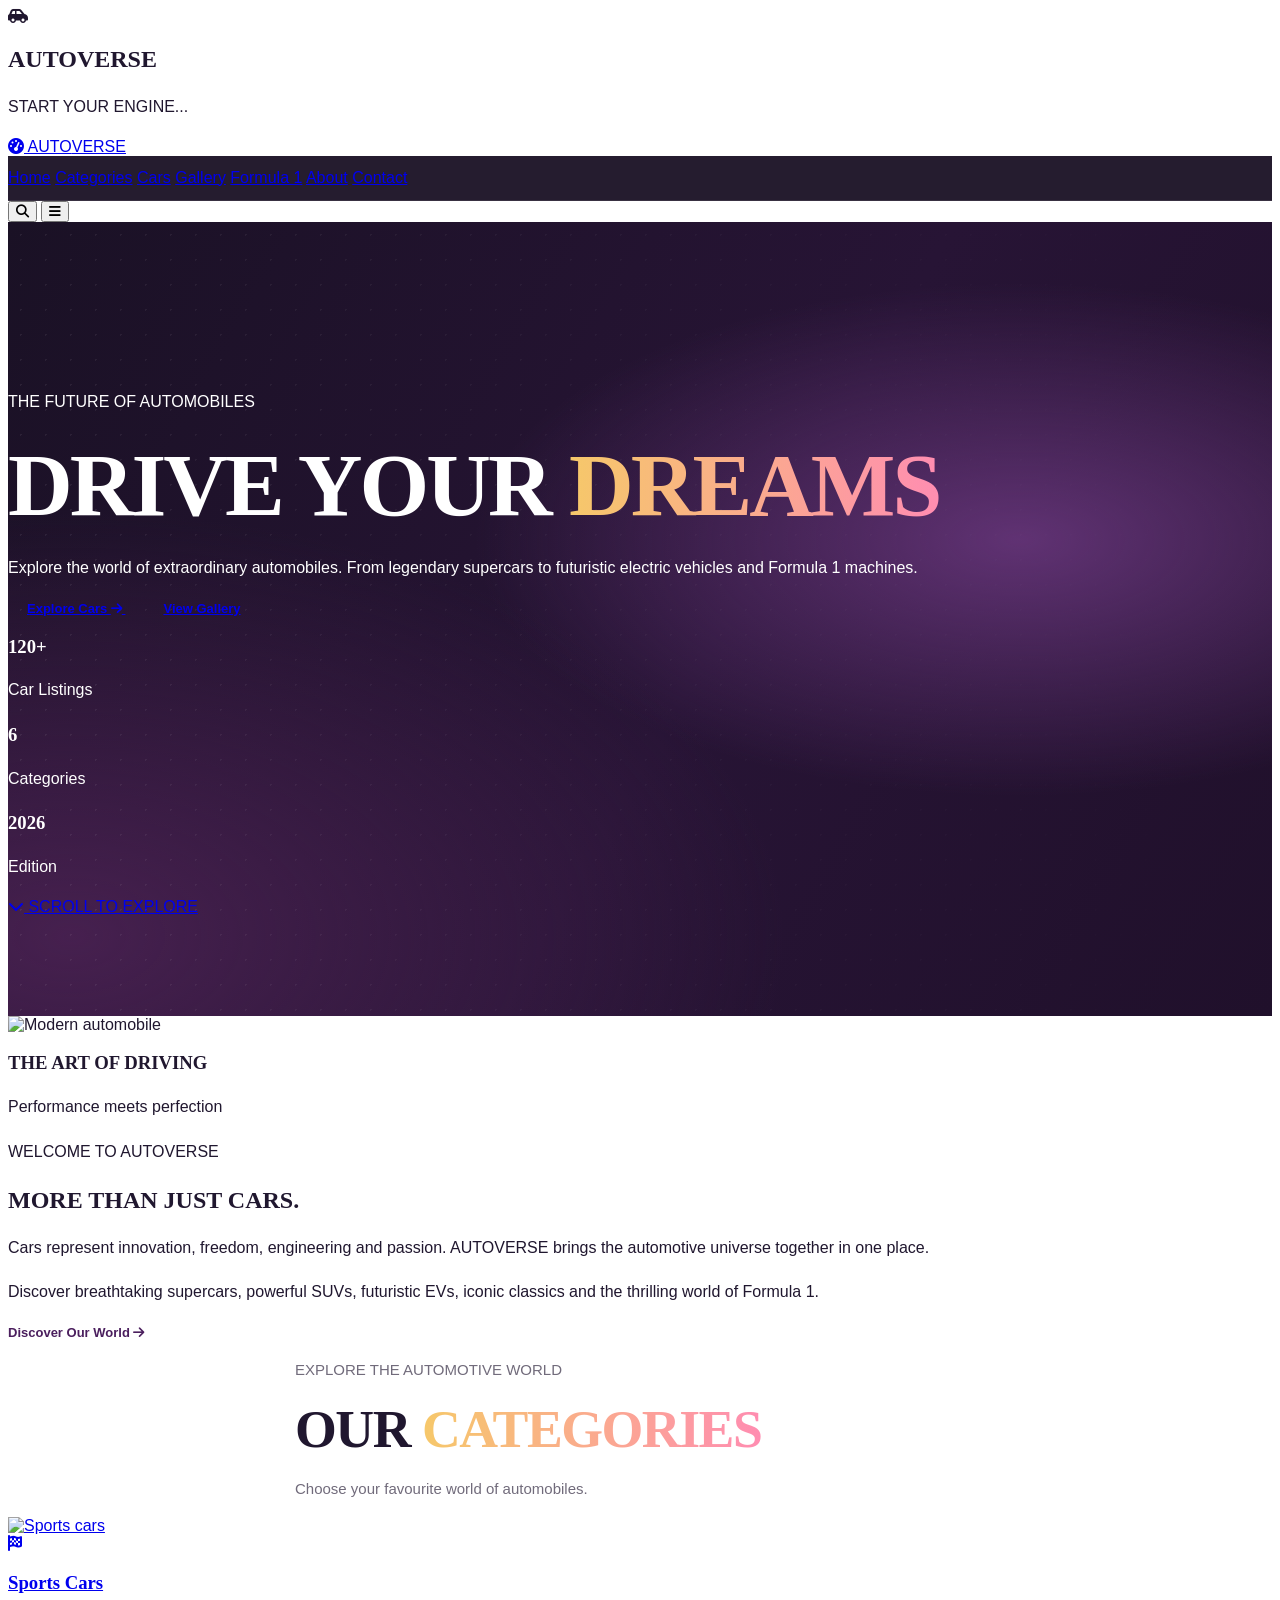
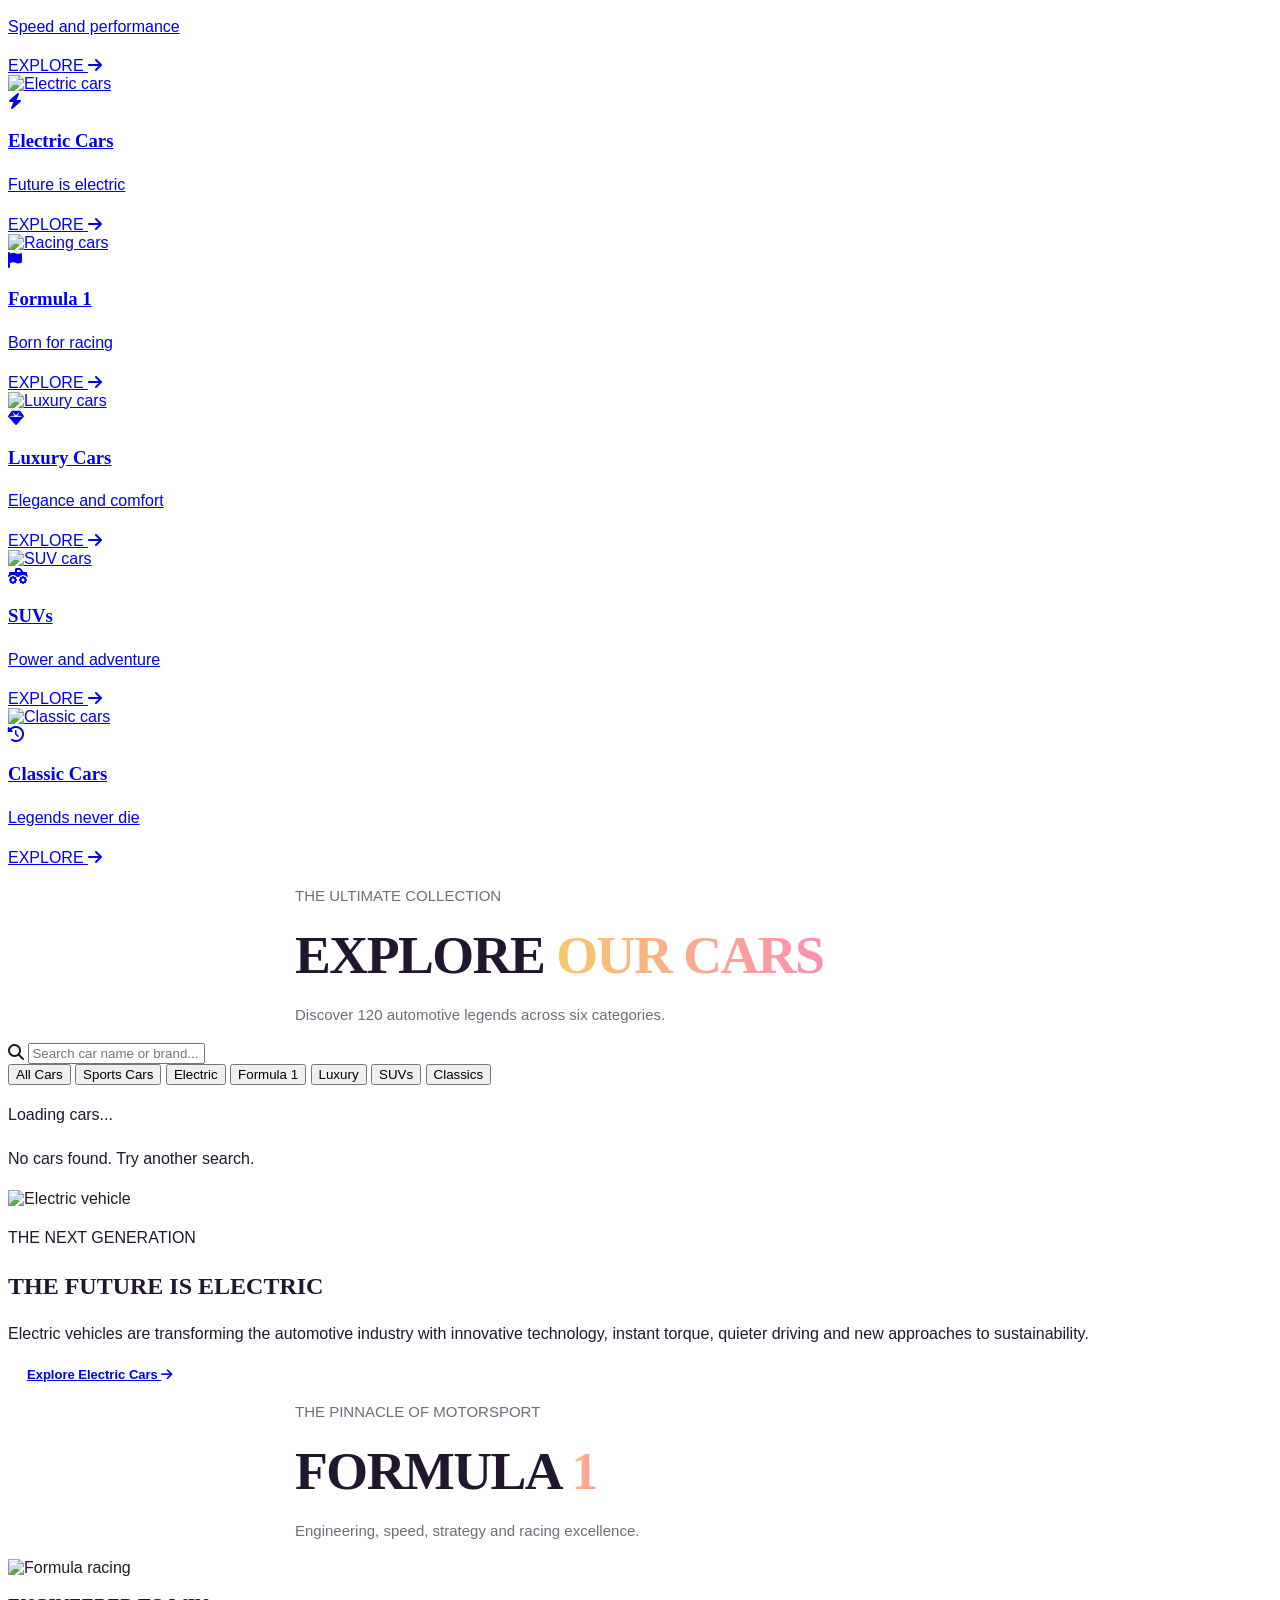
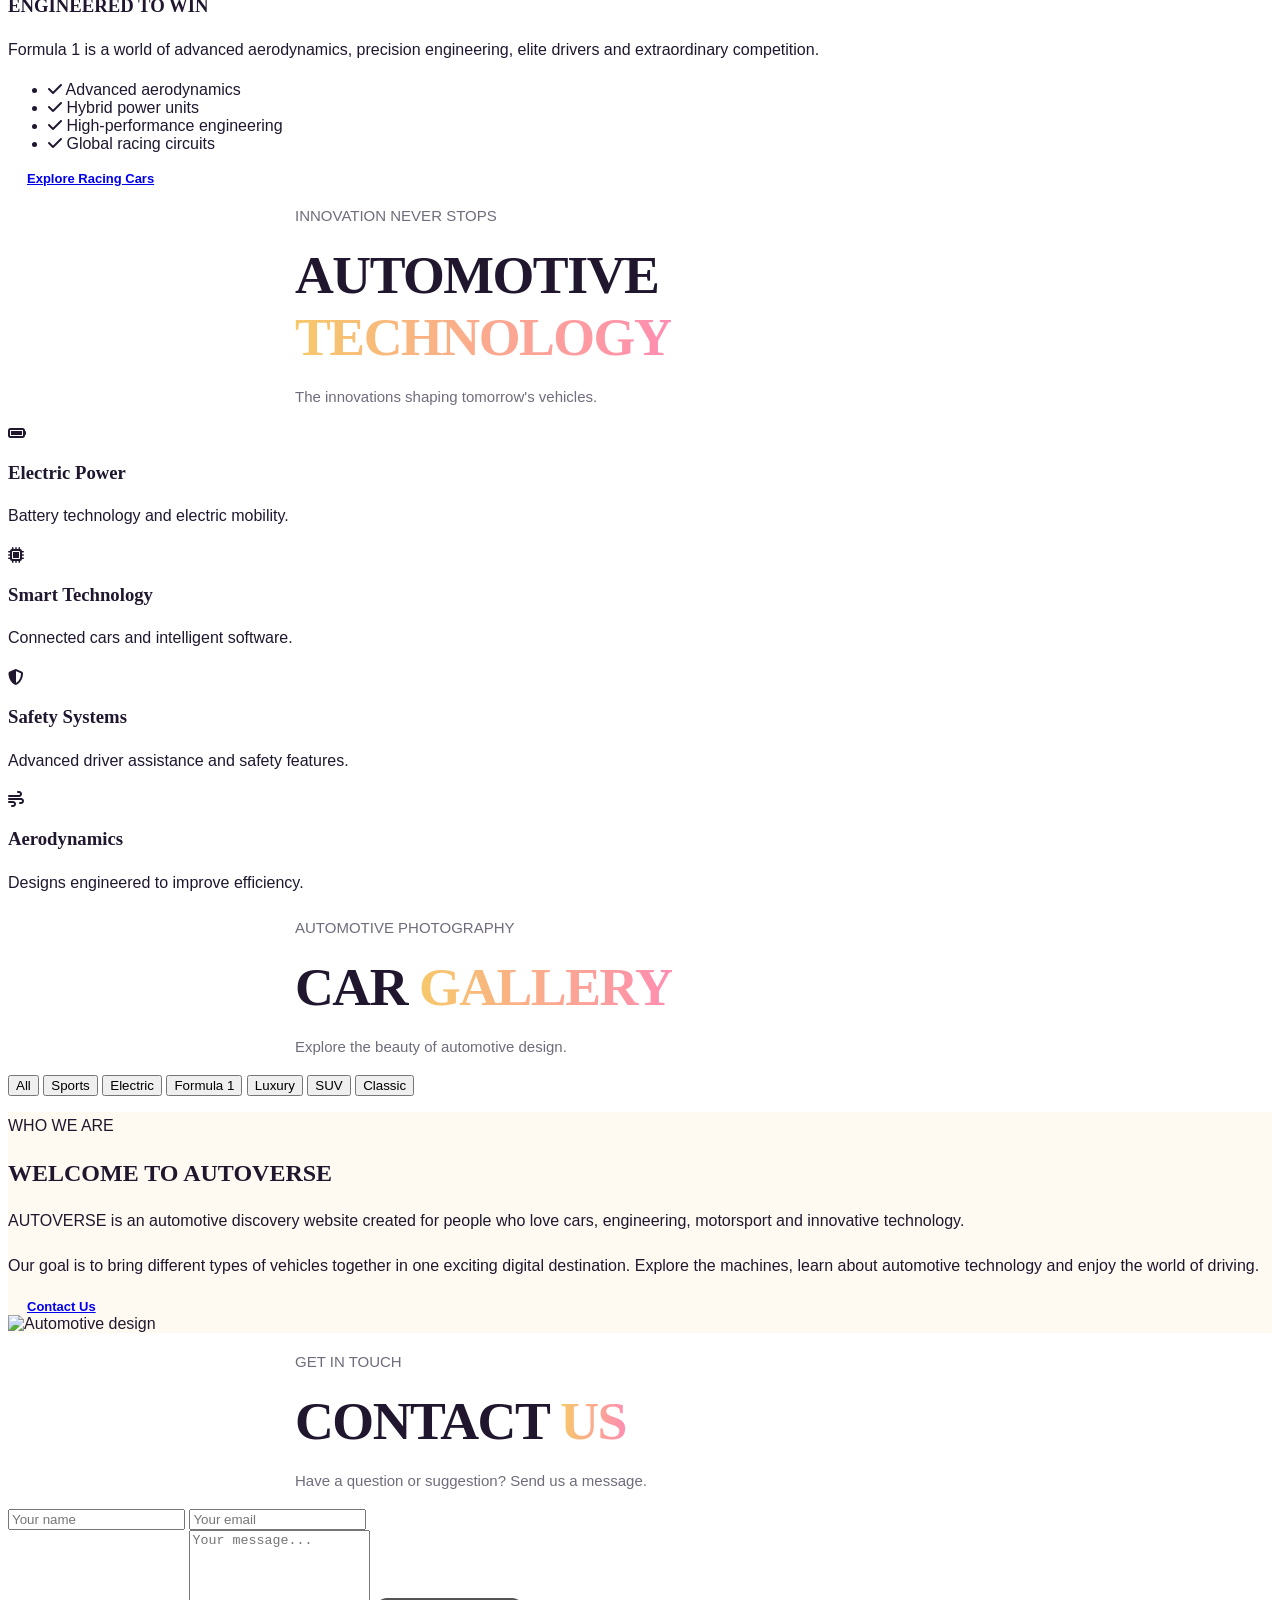
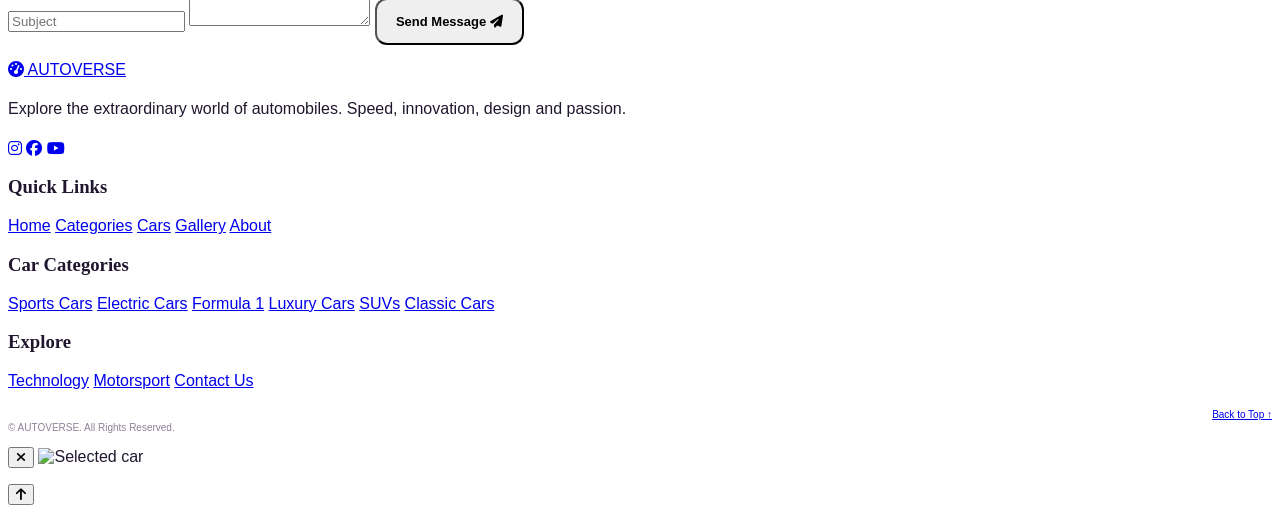
==== commit 21946c69: "Updated website" ====
--- a/cars.html
+++ b/cars.html
@@ -1,1772 +1,554 @@
-
 <!DOCTYPE html>
 <html lang="en">
 <head>
-  <meta charset="UTF-8">
-  <meta name="viewport" content="width=device-width, initial-scale=1.0">
-
-  <meta name="description" content="AUTOVERSE 2026 - Explore supercars, electric vehicles, Formula 1, luxury cars, SUVs and the future of automobiles.">
-
-  <title>AUTOVERSE 2026 | The World of Cars</title>
-
-  <!-- Google Fonts -->
-  <link rel="preconnect" href="https://fonts.googleapis.com">
-  <link href="https://fonts.googleapis.com/css2?family=Orbitron:wght@400;500;600;700;800;900&family=Inter:wght@400;500;600;700;800&display=swap" rel="stylesheet">
-
-  <!-- Bootstrap CSS -->
-  <link href="https://cdn.jsdelivr.net/npm/bootstrap@5.3.3/dist/css/bootstrap.min.css" rel="stylesheet">
-
-  <!-- Bootstrap Icons -->
-  <link href="https://cdn.jsdelivr.net/npm/bootstrap-icons@1.11.3/font/bootstrap-icons.min.css" rel="stylesheet">
-
-  <!-- Custom CSS -->
-  <link rel="stylesheet" href="style.css">
+    <meta charset="UTF-8">
+    <meta name="viewport" content="width=device-width, initial-scale=1.0">
+
+    <title>AUTOVERSE 2026 | Ultimate Car World</title>
+
+    <meta name="description" content="Explore sports cars, electric cars, Formula 1, luxury cars, SUVs and classic cars at AUTOVERSE 2026.">
+
+    <link rel="stylesheet" href="style.css">
+
+    <link rel="preconnect" href="https://fonts.googleapis.com">
+    <link rel="preconnect" href="https://fonts.gstatic.com" crossorigin>
+
+    <link href="https://fonts.googleapis.com/css2?family=Orbitron:wght@400;500;600;700;800&family=Poppins:wght@300;400;500;600;700;800&display=swap" rel="stylesheet">
+
+    <link rel="stylesheet"
+    href="https://cdnjs.cloudflare.com/ajax/libs/font-awesome/6.5.2/css/all.min.css">
 </head>
 
 <body>
 
-<!-- ==================================================
-     NAVIGATION BAR AND CUSTOM LOGO
-================================================== -->
-
-<nav class="navbar navbar-expand-lg navbar-dark fixed-top">
-  <div class="container">
-
-    <a class="navbar-brand logo-area" href="#home">
-
-      <span class="logo-icon">
-        <i class="bi bi-speedometer2"></i>
-      </span>
-
-      <span class="logo-text">
-        AUTO<span>VERSE</span>
-        <small>THE WORLD OF CARS · 2026</small>
-      </span>
-
-    </a>
-
-    <button class="navbar-toggler"
-      type="button"
-      data-bs-toggle="collapse"
-      data-bs-target="#mainNavigation"
-      aria-label="Toggle navigation">
-
-      <span class="navbar-toggler-icon"></span>
-
+    <!-- LOADING SCREEN -->
+    <div class="loader" id="loader">
+        <div class="loader-car">
+            <i class="fa-solid fa-car-side"></i>
+        </div>
+        <h2>AUTOVERSE</h2>
+        <p>START YOUR ENGINE...</p>
+    </div>
+
+    <!-- NAVIGATION -->
+    <header class="header" id="header">
+
+        <a href="#home" class="logo">
+            <i class="fa-solid fa-gauge-high"></i>
+            AUTO<span>VERSE</span>
+        </a>
+
+        <nav class="navbar" id="navbar">
+            <a href="#home">Home</a>
+            <a href="#categories">Categories</a>
+            <a href="#cars">Cars</a>
+            <a href="#gallery">Gallery</a>
+            <a href="#formula1">Formula 1</a>
+            <a href="#about">About</a>
+            <a href="#contact">Contact</a>
+        </nav>
+
+        <div class="header-actions">
+            <button class="search-toggle" id="searchToggle" aria-label="Focus car search">
+                <i class="fa-solid fa-magnifying-glass"></i>
+            </button>
+
+            <button class="menu-toggle" id="menuToggle" aria-label="Open menu">
+                <i class="fa-solid fa-bars"></i>
+            </button>
+        </div>
+
+    </header>
+
+    <!-- HERO SECTION -->
+    <section class="hero" id="home">
+
+        <div class="hero-overlay"></div>
+
+        <div class="hero-content reveal">
+
+            <p class="hero-small">
+                <span></span> THE FUTURE OF AUTOMOBILES
+            </p>
+
+            <h1>
+                DRIVE YOUR
+                <span>DREAMS</span>
+            </h1>
+
+            <p class="hero-description">
+                Explore the world of extraordinary automobiles.
+                From legendary supercars to futuristic electric
+                vehicles and Formula 1 machines.
+            </p>
+
+            <div class="hero-buttons">
+                <a href="#cars" class="btn btn-primary">
+                    Explore Cars <i class="fa-solid fa-arrow-right"></i>
+                </a>
+
+                <a href="#gallery" class="btn btn-outline">
+                    View Gallery
+                </a>
+            </div>
+
+            <div class="hero-stats">
+                <div>
+                    <h3>120+</h3>
+                    <p>Car Listings</p>
+                </div>
+
+                <div>
+                    <h3>6</h3>
+                    <p>Categories</p>
+                </div>
+
+                <div>
+                    <h3>2026</h3>
+                    <p>Edition</p>
+                </div>
+            </div>
+
+        </div>
+
+        <div class="scroll-down">
+            <a href="#categories">
+                <i class="fa-solid fa-chevron-down"></i>
+                SCROLL TO EXPLORE
+            </a>
+        </div>
+
+    </section>
+
+    <!-- INTRODUCTION -->
+    <section class="intro section-padding">
+
+        <div class="intro-image reveal">
+            <img
+                src="https://images.unsplash.com/photo-1492144534655-ae79c964c9d7?auto=format&fit=crop&w=1200&q=85"
+                alt="Modern automobile">
+            <div class="image-label">
+                <h3>THE ART OF DRIVING</h3>
+                <p>Performance meets perfection</p>
+            </div>
+        </div>
+
+        <div class="intro-text reveal">
+            <p class="section-tag">WELCOME TO AUTOVERSE</p>
+
+            <h2>
+                MORE THAN
+                <span>JUST CARS.</span>
+            </h2>
+
+            <p>
+                Cars represent innovation, freedom, engineering
+                and passion. AUTOVERSE brings the automotive
+                universe together in one place.
+            </p>
+
+            <p>
+                Discover breathtaking supercars, powerful SUVs,
+                futuristic EVs, iconic classics and the thrilling
+                world of Formula 1.
+            </p>
+
+            <a href="#about" class="text-link">
+                Discover Our World
+                <i class="fa-solid fa-arrow-right"></i>
+            </a>
+        </div>
+
+    </section>
+
+    <!-- CATEGORIES -->
+    <section class="categories section-padding" id="categories">
+
+        <div class="section-heading reveal">
+            <p class="section-tag">EXPLORE THE AUTOMOTIVE WORLD</p>
+            <h2>OUR <span>CATEGORIES</span></h2>
+            <p>Choose your favourite world of automobiles.</p>
+        </div>
+
+        <div class="category-grid">
+
+            <a href="#cars" class="category-card reveal" data-category-link="sports">
+                <img src="https://images.unsplash.com/photo-1503376780353-7e6692767b70?auto=format&fit=crop&w=900&q=80" alt="Sports cars">
+                <div class="category-info">
+                    <i class="fa-solid fa-flag-checkered"></i>
+                    <h3>Sports Cars</h3>
+                    <p>Speed and performance</p>
+                    <span>EXPLORE <i class="fa-solid fa-arrow-right"></i></span>
+                </div>
+            </a>
+
+            <a href="#cars" class="category-card reveal" data-category-link="electric">
+                <img src="https://images.unsplash.com/photo-1560958089-b8a1929cea89?auto=format&fit=crop&w=900&q=80" alt="Electric cars">
+                <div class="category-info">
+                    <i class="fa-solid fa-bolt"></i>
+                    <h3>Electric Cars</h3>
+                    <p>Future is electric</p>
+                    <span>EXPLORE <i class="fa-solid fa-arrow-right"></i></span>
+                </div>
+            </a>
+
+            <a href="#cars" class="category-card reveal" data-category-link="f1">
+                <img src="https://images.unsplash.com/photo-1532906619279-a4b7267faa66?auto=format&fit=crop&w=900&q=80" alt="Racing cars">
+                <div class="category-info">
+                    <i class="fa-solid fa-flag"></i>
+                    <h3>Formula 1</h3>
+                    <p>Born for racing</p>
+                    <span>EXPLORE <i class="fa-solid fa-arrow-right"></i></span>
+                </div>
+            </a>
+
+            <a href="#cars" class="category-card reveal" data-category-link="luxury">
+                <img src="https://images.unsplash.com/photo-1618843479313-40f8afb4b4d8?auto=format&fit=crop&w=900&q=80" alt="Luxury cars">
+                <div class="category-info">
+                    <i class="fa-solid fa-gem"></i>
+                    <h3>Luxury Cars</h3>
+                    <p>Elegance and comfort</p>
+                    <span>EXPLORE <i class="fa-solid fa-arrow-right"></i></span>
+                </div>
+            </a>
+
+            <a href="#cars" class="category-card reveal" data-category-link="suv">
+                <img src="https://images.unsplash.com/photo-1519641471654-76ce0107ad1b?auto=format&fit=crop&w=900&q=80" alt="SUV cars">
+                <div class="category-info">
+                    <i class="fa-solid fa-truck-monster"></i>
+                    <h3>SUVs</h3>
+                    <p>Power and adventure</p>
+                    <span>EXPLORE <i class="fa-solid fa-arrow-right"></i></span>
+                </div>
+            </a>
+
+            <a href="#cars" class="category-card reveal" data-category-link="classic">
+                <img src="https://images.unsplash.com/photo-1503736334956-4c8f8e92946d?auto=format&fit=crop&w=900&q=80" alt="Classic cars">
+                <div class="category-info">
+                    <i class="fa-solid fa-clock-rotate-left"></i>
+                    <h3>Classic Cars</h3>
+                    <p>Legends never die</p>
+                    <span>EXPLORE <i class="fa-solid fa-arrow-right"></i></span>
+                </div>
+            </a>
+
+        </div>
+
+    </section>
+
+    <!-- CAR COLLECTION -->
+    <section class="cars-section section-padding" id="cars">
+
+        <div class="section-heading reveal">
+            <p class="section-tag">THE ULTIMATE COLLECTION</p>
+            <h2>EXPLORE <span>OUR CARS</span></h2>
+            <p>Discover 120 automotive legends across six categories.</p>
+        </div>
+
+        <div class="car-search reveal">
+            <i class="fa-solid fa-magnifying-glass"></i>
+            <input type="text" id="carSearch"
+            placeholder="Search car name or brand...">
+        </div>
+
+        <div class="filter-buttons reveal" id="filterButtons">
+            <button class="filter-btn active" data-filter="all">All Cars</button>
+            <button class="filter-btn" data-filter="sports">Sports Cars</button>
+            <button class="filter-btn" data-filter="electric">Electric</button>
+            <button class="filter-btn" data-filter="f1">Formula 1</button>
+            <button class="filter-btn" data-filter="luxury">Luxury</button>
+            <button class="filter-btn" data-filter="suv">SUVs</button>
+            <button class="filter-btn" data-filter="classic">Classics</button>
+        </div>
+
+        <div class="results-info">
+            <p id="resultsCount">Loading cars...</p>
+        </div>
+
+        <div class="car-grid" id="carGrid">
+            <!-- JavaScript adds all 120 cars here -->
+        </div>
+
+        <p class="empty-message" id="emptyMessage">
+            No cars found. Try another search.
+        </p>
+
+    </section>
+
+    <!-- FEATURE SECTION -->
+    <section class="electric-feature section-padding">
+
+        <div class="feature-image reveal">
+            <img src="https://images.unsplash.com/photo-1560958089-b8a1929cea89?auto=format&fit=crop&w=1200&q=85" alt="Electric vehicle">
+        </div>
+
+        <div class="feature-content reveal">
+            <p class="section-tag">THE NEXT GENERATION</p>
+            <h2>THE FUTURE IS <span>ELECTRIC</span></h2>
+
+            <p>
+                Electric vehicles are transforming the automotive
+                industry with innovative technology, instant torque,
+                quieter driving and new approaches to sustainability.
+            </p>
+
+            <a href="#cars" class="btn btn-primary"
+            data-jump-category="electric">
+                Explore Electric Cars
+                <i class="fa-solid fa-arrow-right"></i>
+            </a>
+        </div>
+
+    </section>
+
+    <!-- FORMULA 1 -->
+    <section class="formula-section section-padding" id="formula1">
+
+        <div class="f1-background"></div>
+
+        <div class="section-heading reveal">
+            <p class="section-tag">THE PINNACLE OF MOTORSPORT</p>
+            <h2>FORMULA <span>1</span></h2>
+            <p>Engineering, speed, strategy and racing excellence.</p>
+        </div>
+
+        <div class="f1-content">
+
+            <div class="f1-image reveal">
+                <img src="https://images.unsplash.com/photo-1532906619279-a4b7267faa66?auto=format&fit=crop&w=1200&q=85" alt="Formula racing">
+            </div>
+
+            <div class="f1-text reveal">
+                <h3>ENGINEERED TO WIN</h3>
+
+                <p>
+                    Formula 1 is a world of advanced aerodynamics,
+                    precision engineering, elite drivers and
+                    extraordinary competition.
+                </p>
+
+                <ul>
+                    <li><i class="fa-solid fa-check"></i> Advanced aerodynamics</li>
+                    <li><i class="fa-solid fa-check"></i> Hybrid power units</li>
+                    <li><i class="fa-solid fa-check"></i> High-performance engineering</li>
+                    <li><i class="fa-solid fa-check"></i> Global racing circuits</li>
+                </ul>
+
+                <a href="#cars" class="btn btn-primary"
+                data-jump-category="f1">
+                    Explore Racing Cars
+                </a>
+            </div>
+
+        </div>
+
+    </section>
+
+    <!-- TECHNOLOGY -->
+    <section class="technology section-padding" id="technology">
+
+        <div class="section-heading reveal">
+            <p class="section-tag">INNOVATION NEVER STOPS</p>
+            <h2>AUTOMOTIVE <span>TECHNOLOGY</span></h2>
+            <p>The innovations shaping tomorrow's vehicles.</p>
+        </div>
+
+        <div class="technology-grid">
+
+            <div class="technology-card reveal">
+                <i class="fa-solid fa-battery-full"></i>
+                <h3>Electric Power</h3>
+                <p>Battery technology and electric mobility.</p>
+            </div>
+
+            <div class="technology-card reveal">
+                <i class="fa-solid fa-microchip"></i>
+                <h3>Smart Technology</h3>
+                <p>Connected cars and intelligent software.</p>
+            </div>
+
+            <div class="technology-card reveal">
+                <i class="fa-solid fa-shield-halved"></i>
+                <h3>Safety Systems</h3>
+                <p>Advanced driver assistance and safety features.</p>
+            </div>
+
+            <div class="technology-card reveal">
+                <i class="fa-solid fa-wind"></i>
+                <h3>Aerodynamics</h3>
+                <p>Designs engineered to improve efficiency.</p>
+            </div>
+
+        </div>
+
+    </section>
+
+    <!-- GALLERY -->
+    <section class="gallery-section section-padding" id="gallery">
+
+        <div class="section-heading reveal">
+            <p class="section-tag">AUTOMOTIVE PHOTOGRAPHY</p>
+            <h2>CAR <span>GALLERY</span></h2>
+            <p>Explore the beauty of automotive design.</p>
+        </div>
+
+        <div class="gallery-filters reveal">
+            <button class="gallery-filter active" data-gallery="all">All</button>
+            <button class="gallery-filter" data-gallery="sports">Sports</button>
+            <button class="gallery-filter" data-gallery="electric">Electric</button>
+            <button class="gallery-filter" data-gallery="f1">Formula 1</button>
+            <button class="gallery-filter" data-gallery="luxury">Luxury</button>
+            <button class="gallery-filter" data-gallery="suv">SUV</button>
+            <button class="gallery-filter" data-gallery="classic">Classic</button>
+        </div>
+
+        <div class="gallery-grid" id="galleryGrid">
+            <!-- JavaScript adds gallery photos here -->
+        </div>
+
+    </section>
+
+    <!-- ABOUT -->
+    <section class="about-section section-padding" id="about">
+
+        <div class="about-content reveal">
+            <p class="section-tag">WHO WE ARE</p>
+
+            <h2>WELCOME TO <span>AUTOVERSE</span></h2>
+
+            <p>
+                AUTOVERSE is an automotive discovery website
+                created for people who love cars, engineering,
+                motorsport and innovative technology.
+            </p>
+
+            <p>
+                Our goal is to bring different types of vehicles
+                together in one exciting digital destination.
+                Explore the machines, learn about automotive
+                technology and enjoy the world of driving.
+            </p>
+
+            <a href="#contact" class="btn btn-primary">
+                Contact Us
+            </a>
+        </div>
+
+        <div class="about-image reveal">
+            <img src="https://images.unsplash.com/photo-1503376780353-7e6692767b70?auto=format&fit=crop&w=1200&q=85" alt="Automotive design">
+        </div>
+
+    </section>
+
+    <!-- CONTACT -->
+    <section class="contact-section section-padding" id="contact">
+
+        <div class="section-heading reveal">
+            <p class="section-tag">GET IN TOUCH</p>
+            <h2>CONTACT <span>US</span></h2>
+            <p>Have a question or suggestion? Send us a message.</p>
+        </div>
+
+        <form id="contactForm" class="contact-form reveal">
+
+            <div class="form-row">
+                <input type="text" id="contactName"
+                placeholder="Your name" required>
+
+                <input type="email" id="contactEmail"
+                placeholder="Your email" required>
+            </div>
+
+            <input type="text" id="contactSubject"
+            placeholder="Subject" required>
+
+            <textarea id="contactMessage"
+            placeholder="Your message..." rows="6" required></textarea>
+
+            <button type="submit" class="btn btn-primary">
+                Send Message <i class="fa-solid fa-paper-plane"></i>
+            </button>
+
+            <p id="contactFeedback" class="form-feedback"></p>
+
+        </form>
+
+    </section>
+
+    <!-- FOOTER -->
+    <footer class="footer">
+
+        <div class="footer-grid">
+
+            <div class="footer-about">
+                <a href="#home" class="logo">
+                    <i class="fa-solid fa-gauge-high"></i>
+                    AUTO<span>VERSE</span>
+                </a>
+
+                <p>
+                    Explore the extraordinary world of automobiles.
+                    Speed, innovation, design and passion.
+                </p>
+
+                <div class="social-links">
+                    <a href="https://www.instagram.com/" target="_blank" rel="noopener" aria-label="Instagram"><i class="fa-brands fa-instagram"></i></a>
+                    <a href="https://www.facebook.com/" target="_blank" rel="noopener" aria-label="Facebook"><i class="fa-brands fa-facebook"></i></a>
+                    <a href="https://www.youtube.com/" target="_blank" rel="noopener" aria-label="YouTube"><i class="fa-brands fa-youtube"></i></a>
+                </div>
+            </div>
+
+            <div class="footer-links">
+                <h3>Quick Links</h3>
+                <a href="#home">Home</a>
+                <a href="#categories">Categories</a>
+                <a href="#cars">Cars</a>
+                <a href="#gallery">Gallery</a>
+                <a href="#about">About</a>
+            </div>
+
+            <div class="footer-links">
+                <h3>Car Categories</h3>
+                <a href="#cars" data-footer-category="sports">Sports Cars</a>
+                <a href="#cars" data-footer-category="electric">Electric Cars</a>
+                <a href="#cars" data-footer-category="f1">Formula 1</a>
+                <a href="#cars" data-footer-category="luxury">Luxury Cars</a>
+                <a href="#cars" data-footer-category="suv">SUVs</a>
+                <a href="#cars" data-footer-category="classic">Classic Cars</a>
+            </div>
+
+            <div class="footer-links">
+                <h3>Explore</h3>
+                <a href="#technology">Technology</a>
+                <a href="#formula1">Motorsport</a>
+                <a href="#contact">Contact Us</a>
+            </div>
+
+        </div>
+
+        <div class="footer-bottom">
+            <p>© <span id="currentYear"></span> AUTOVERSE. All Rights Reserved.</p>
+            <a href="#home">Back to Top ↑</a>
+        </div>
+
+    </footer>
+
+    <!-- IMAGE LIGHTBOX -->
+    <div class="lightbox" id="lightbox">
+        <button id="closeLightbox" aria-label="Close image">
+            <i class="fa-solid fa-xmark"></i>
+        </button>
+
+        <img src="" alt="Selected car" id="lightboxImage">
+        <p id="lightboxCaption"></p>
+    </div>
+
+    <!-- BACK TO TOP -->
+    <button class="back-to-top" id="backToTop" aria-label="Back to top">
+        <i class="fa-solid fa-arrow-up"></i>
     </button>
 
-    <div class="collapse navbar-collapse" id="mainNavigation">
-
-      <ul class="navbar-nav ms-auto align-items-lg-center">
-
-        <li class="nav-item">
-          <a class="nav-link" href="#home">Home</a>
-        </li>
-
-        <li class="nav-item">
-          <a class="nav-link" href="#categories">Categories</a>
-        </li>
-
-        <li class="nav-item">
-          <a class="nav-link" href="#featured">Cars</a>
-        </li>
-
-        <li class="nav-item">
-          <a class="nav-link" href="#formula1">Formula 1</a>
-        </li>
-
-        <li class="nav-item">
-          <a class="nav-link" href="#gallery">Gallery</a>
-        </li>
-
-        <li class="nav-item">
-          <a class="nav-link" href="#about">About</a>
-        </li>
-
-        <li class="nav-item ms-lg-3">
-          <a class="nav-contact" href="#contact">
-            Contact <i class="bi bi-arrow-up-right"></i>
-          </a>
-        </li>
-
-      </ul>
-
-    </div>
-  </div>
-</nav>
-
-
-<!-- ==================================================
-     HOME / HERO SECTION
-================================================== -->
-
-<header class="hero-section" id="home">
-
-  <div class="hero-overlay"></div>
-
-  <div class="hero-content container">
-
-    <div class="hero-label">
-      <span class="pulse-dot"></span>
-      WELCOME TO THE AUTOMOTIVE UNIVERSE
-    </div>
-
-    <h1>
-      DRIVE THE<br>
-      <span>FUTURE.</span>
-    </h1>
-
-    <p class="hero-description">
-      Discover the machines that move the world.
-      From powerful supercars and Formula 1 racers
-      to intelligent electric vehicles and luxury automobiles.
-    </p>
-
-    <div class="hero-buttons">
-
-      <a href="#featured" class="btn-primary-custom">
-        EXPLORE CARS
-        <i class="bi bi-arrow-right"></i>
-      </a>
-
-      <a href="#about" class="btn-outline-custom">
-        DISCOVER AUTOVERSE
-      </a>
-
-    </div>
-
-    <div class="hero-bottom-info">
-
-      <div>
-        <strong>01</strong>
-        <span>PERFORMANCE</span>
-      </div>
-
-      <div>
-        <strong>02</strong>
-        <span>INNOVATION</span>
-      </div>
-
-      <div>
-        <strong>03</strong>
-        <span>PASSION</span>
-      </div>
-
-    </div>
-
-  </div>
-
-  <div class="hero-scroll">
-    SCROLL TO EXPLORE
-    <i class="bi bi-arrow-down"></i>
-  </div>
-
-</header>
-
-
-<!-- ==================================================
-     INTRODUCTION
-================================================== -->
-
-<section class="intro-section section-padding">
-
-  <div class="container">
-
-    <div class="row align-items-center g-5">
-
-      <div class="col-lg-6">
-
-        <span class="section-label">MORE THAN JUST MACHINES</span>
-
-        <h2 class="section-title">
-          A WORLD BUILT<br>
-          FOR <span>CAR LOVERS.</span>
-        </h2>
-
-        <p class="section-description">
-          Automobiles are more than a way to travel.
-          They represent engineering, creativity, freedom,
-          performance and technological progress.
-        </p>
-
-        <p class="section-description">
-          AUTOVERSE brings together the entire automobile
-          universe in one place. Explore different types
-          of cars, discover their technology and learn
-          how the automotive industry has evolved.
-        </p>
-
-        <a href="#categories" class="text-link">
-          EXPLORE THE UNIVERSE
-          <i class="bi bi-arrow-right"></i>
-        </a>
-
-      </div>
-
-      <div class="col-lg-6">
-
-        <div class="intro-image">
-
-          <img
-            src="https://images.unsplash.com/photo-1492144534655-ae79c964c9d7?auto=format&fit=crop&w=1200&q=85"
-            alt="Modern sports car">
-
-          <div class="intro-image-caption">
-            ENGINEERING MEETS EMOTION
-          </div>
-
-        </div>
-
-      </div>
-
-    </div>
-
-  </div>
-
-</section>
-
-
-<!-- ==================================================
-     AUTOMOBILE STATISTICS
-================================================== -->
-
-<section class="stats-section">
-
-  <div class="container">
-
-    <div class="row text-center g-4">
-
-      <div class="col-6 col-lg-3">
-        <div class="stat-box">
-          <i class="bi bi-car-front-fill"></i>
-          <h3>01</h3>
-          <p>EVERY TYPE OF CAR</p>
-        </div>
-      </div>
-
-      <div class="col-6 col-lg-3">
-        <div class="stat-box">
-          <i class="bi bi-lightning-charge-fill"></i>
-          <h3>EV</h3>
-          <p>ELECTRIC REVOLUTION</p>
-        </div>
-      </div>
-
-      <div class="col-6 col-lg-3">
-        <div class="stat-box">
-          <i class="bi bi-speedometer"></i>
-          <h3>F1</h3>
-          <p>MOTORSPORT WORLD</p>
-        </div>
-      </div>
-
-      <div class="col-6 col-lg-3">
-        <div class="stat-box">
-          <i class="bi bi-gear-wide-connected"></i>
-          <h3>2026</h3>
-          <p>FUTURE TECHNOLOGY</p>
-        </div>
-      </div>
-
-    </div>
-
-  </div>
-
-</section>
-
-
-<!-- ==================================================
-     CAR CATEGORIES
-================================================== -->
-
-<section class="categories-section section-padding" id="categories">
-
-  <div class="container">
-
-    <div class="section-heading">
-
-      <div>
-        <span class="section-label">EXPLORE THE AUTOMOTIVE WORLD</span>
-        <h2 class="section-title">
-          CAR <span>CATEGORIES.</span>
-        </h2>
-      </div>
-
-      <p>
-        Every category has its own identity,
-        engineering and purpose.
-      </p>
-
-    </div>
-
-    <div class="row g-4">
-
-      <!-- Sports Cars -->
-      <div class="col-md-6 col-lg-4">
-
-        <a href="#featured" class="category-card">
-
-          <img
-            src="https://images.unsplash.com/photo-1503376780353-7e6692767b70?auto=format&fit=crop&w=900&q=85"
-            alt="Porsche sports car">
-
-          <div class="category-overlay">
-
-            <span>01 / PERFORMANCE</span>
-            <h3>Sports Cars</h3>
-            <p>Speed, power and driving excitement.</p>
-
-            <i class="bi bi-arrow-up-right"></i>
-
-          </div>
-
-        </a>
-
-      </div>
-
-
-      <!-- Electric Cars -->
-      <div class="col-md-6 col-lg-4">
-
-        <a href="#electric" class="category-card">
-
-          <img
-            src="https://images.unsplash.com/photo-1560958089-b8a1929cea89?auto=format&fit=crop&w=900&q=85"
-            alt="Electric car">
-
-          <div class="category-overlay">
-
-            <span>02 / ELECTRIC MOBILITY</span>
-            <h3>Electric Cars</h3>
-            <p>Battery-powered mobility and innovation.</p>
-
-            <i class="bi bi-arrow-up-right"></i>
-
-          </div>
-
-        </a>
-
-      </div>
-
-
-      <!-- Formula 1 -->
-      <div class="col-md-6 col-lg-4">
-
-        <a href="#formula1" class="category-card">
-
-          <img
-            src="https://images.unsplash.com/photo-1532906619279-a4b7267faa66?auto=format&fit=crop&w=900&q=85"
-            alt="Formula racing car">
-
-          <div class="category-overlay">
-
-            <span>03 / MOTORSPORT</span>
-            <h3>Formula 1</h3>
-            <p>The highest level of racing technology.</p>
-
-            <i class="bi bi-arrow-up-right"></i>
-
-          </div>
-
-        </a>
-
-      </div>
-
-
-      <!-- Luxury Cars -->
-      <div class="col-md-6 col-lg-4">
-
-        <a href="#featured" class="category-card">
-
-          <img
-            src="https://images.unsplash.com/photo-1507136566006-cfc505b114fc?auto=format&fit=crop&w=900&q=85"
-            alt="Luxury automobile">
-
-          <div class="category-overlay">
-
-            <span>04 / ELEGANCE</span>
-            <h3>Luxury Cars</h3>
-            <p>Comfort, craftsmanship and prestige.</p>
-
-            <i class="bi bi-arrow-up-right"></i>
-
-          </div>
-
-        </a>
-
-      </div>
-
-
-      <!-- SUVs -->
-      <div class="col-md-6 col-lg-4">
-
-        <a href="#featured" class="category-card">
-
-          <img
-            src="https://images.unsplash.com/photo-1519641471654-76ce0107ad1b?auto=format&fit=crop&w=900&q=85"
-            alt="SUV vehicle">
-
-          <div class="category-overlay">
-
-            <span>05 / ADVENTURE</span>
-            <h3>SUVs & Family Cars</h3>
-            <p>Space, versatility and everyday comfort.</p>
-
-            <i class="bi bi-arrow-up-right"></i>
-
-          </div>
-
-        </a>
-
-      </div>
-
-
-      <!-- Classic Cars -->
-      <div class="col-md-6 col-lg-4">
-
-        <a href="#gallery" class="category-card">
-
-          <img
-            src="https://images.unsplash.com/photo-1503736334956-4c8f8e92946d?auto=format&fit=crop&w=900&q=85"
-            alt="Classic automobile">
-
-          <div class="category-overlay">
-
-            <span>06 / HERITAGE</span>
-            <h3>Classic Cars</h3>
-            <p>Legendary designs from automotive history.</p>
-
-            <i class="bi bi-arrow-up-right"></i>
-
-          </div>
-
-        </a>
-
-      </div>
-
-    </div>
-
-  </div>
-
-</section>
-
-
-<!-- ==================================================
-     FEATURED CARS AND SEARCH
-================================================== -->
-
-<section class="featured-section section-padding" id="featured">
-
-  <div class="container">
-
-    <div class="section-heading">
-
-      <div>
-        <span class="section-label">THE MACHINES WE ADMIRE</span>
-        <h2 class="section-title">
-          FEATURED <span>CARS.</span>
-        </h2>
-      </div>
-
-      <p>
-        Discover iconic and modern automobiles
-        from around the world.
-      </p>
-
-    </div>
-
-
-    <!-- Car Search -->
-    <div class="car-search">
-
-      <i class="bi bi-search"></i>
-
-      <input
-        type="search"
-        id="carSearch"
-        placeholder="Search cars, brands or categories..."
-        aria-label="Search cars">
-
-    </div>
-
-
-    <!-- Category Filter -->
-    <div class="filter-buttons">
-
-      <button class="filter-btn active" data-filter="all">
-        ALL CARS
-      </button>
-
-      <button class="filter-btn" data-filter="sports">
-        SPORTS
-      </button>
-
-      <button class="filter-btn" data-filter="electric">
-        ELECTRIC
-      </button>
-
-      <button class="filter-btn" data-filter="luxury">
-        LUXURY
-      </button>
-
-      <button class="filter-btn" data-filter="suv">
-        SUV
-      </button>
-
-      <button class="filter-btn" data-filter="f1">
-        RACING
-      </button>
-
-    </div>
-
-
-    <!-- Car Cards -->
-    <div class="row g-4" id="carGrid">
-
-
-      <!-- Porsche 911 -->
-      <div class="col-md-6 col-lg-4 car-item" data-category="sports luxury">
-
-        <div class="car-card">
-
-          <div class="car-image">
-
-            <img
-              src="https://images.unsplash.com/photo-1503376780353-7e6692767b70?auto=format&fit=crop&w=900&q=85"
-              alt="Porsche 911">
-
-            <span class="car-badge">SPORTS CAR</span>
-
-          </div>
-
-          <div class="car-details">
-
-            <span class="car-brand">PORSCHE</span>
-
-            <h3>911 Carrera</h3>
-
-            <p>
-              A legendary sports car known for
-              precision engineering and performance.
-            </p>
-
-            <div class="car-specs">
-              <span><i class="bi bi-fuel-pump"></i> Petrol</span>
-              <span><i class="bi bi-gear"></i> RWD / AWD variants</span>
-            </div>
-
-            <a
-              href="https://www.porsche.com/"
-              target="_blank"
-              rel="noopener"
-              class="car-link">
-              EXPLORE MODEL <i class="bi bi-arrow-right"></i>
-            </a>
-
-          </div>
-
-        </div>
-
-      </div>
-
-
-      <!-- Tesla Model S -->
-      <div class="col-md-6 col-lg-4 car-item" data-category="electric luxury">
-
-        <div class="car-card">
-
-          <div class="car-image">
-
-            <img
-              src="https://images.unsplash.com/photo-1560958089-b8a1929cea89?auto=format&fit=crop&w=900&q=85"
-              alt="Tesla electric car">
-
-            <span class="car-badge electric-badge">ELECTRIC</span>
-
-          </div>
-
-          <div class="car-details">
-
-            <span class="car-brand">TESLA</span>
-
-            <h3>Model S</h3>
-
-            <p>
-              An all-electric luxury sedan focused
-              on technology and acceleration.
-            </p>
-
-            <div class="car-specs">
-              <span><i class="bi bi-lightning-charge"></i> Electric</span>
-              <span><i class="bi bi-cpu"></i> Digital technology</span>
-            </div>
-
-            <a
-              href="https://www.tesla.com/"
-              target="_blank"
-              rel="noopener"
-              class="car-link">
-              EXPLORE MODEL <i class="bi bi-arrow-right"></i>
-            </a>
-
-          </div>
-
-        </div>
-
-      </div>
-
-
-      <!-- Lamborghini -->
-      <div class="col-md-6 col-lg-4 car-item" data-category="sports luxury">
-
-        <div class="car-card">
-
-          <div class="car-image">
-
-            <img
-              src="https://images.unsplash.com/photo-1511919884226-fd3cad34687c?auto=format&fit=crop&w=900&q=85"
-              alt="Lamborghini supercar">
-
-            <span class="car-badge">SUPERCAR</span>
-
-          </div>
-
-          <div class="car-details">
-
-            <span class="car-brand">LAMBORGHINI</span>
-
-            <h3>Revuelto</h3>
-
-            <p>
-              A high-performance hybrid supercar
-              combining electric assistance and a V12 engine.
-            </p>
-
-            <div class="car-specs">
-              <span><i class="bi bi-fuel-pump"></i> Hybrid</span>
-              <span><i class="bi bi-speedometer2"></i> Performance</span>
-            </div>
-
-            <a
-              href="https://www.lamborghini.com/"
-              target="_blank"
-              rel="noopener"
-              class="car-link">
-              EXPLORE MODEL <i class="bi bi-arrow-right"></i>
-            </a>
-
-          </div>
-
-        </div>
-
-      </div>
-
-
-      <!-- BMW -->
-      <div class="col-md-6 col-lg-4 car-item" data-category="luxury sports">
-
-        <div class="car-card">
-
-          <div class="car-image">
-
-            <img
-              src="https://images.unsplash.com/photo-1555215695-3004980ad54e?auto=format&fit=crop&w=900&q=85"
-              alt="BMW automobile">
-
-            <span class="car-badge">LUXURY</span>
-
-          </div>
-
-          <div class="car-details">
-
-            <span class="car-brand">BMW</span>
-
-            <h3>BMW M Series</h3>
-
-            <p>
-              Performance-oriented cars that combine
-              dynamic handling with premium interiors.
-            </p>
-
-            <div class="car-specs">
-              <span><i class="bi bi-fuel-pump"></i> Petrol / Hybrid</span>
-              <span><i class="bi bi-gear"></i> Performance</span>
-            </div>
-
-            <a
-              href="https://www.bmw.com/"
-              target="_blank"
-              rel="noopener"
-              class="car-link">
-              EXPLORE MODEL <i class="bi bi-arrow-right"></i>
-            </a>
-
-          </div>
-
-        </div>
-
-      </div>
-
-
-      <!-- Range Rover -->
-      <div class="col-md-6 col-lg-4 car-item" data-category="suv luxury">
-
-        <div class="car-card">
-
-          <div class="car-image">
-
-            <img
-              src="https://images.unsplash.com/photo-1519641471654-76ce0107ad1b?auto=format&fit=crop&w=900&q=85"
-              alt="Luxury SUV">
-
-            <span class="car-badge">SUV</span>
-
-          </div>
-
-          <div class="car-details">
-
-            <span class="car-brand">LAND ROVER</span>
-
-            <h3>Range Rover</h3>
-
-            <p>
-              A luxury SUV designed for comfort,
-              capability and premium travel.
-            </p>
-
-            <div class="car-specs">
-              <span><i class="bi bi-fuel-pump"></i> Multiple powertrains</span>
-              <span><i class="bi bi-car-front"></i> SUV</span>
-            </div>
-
-            <a
-              href="https://www.landrover.com/"
-              target="_blank"
-              rel="noopener"
-              class="car-link">
-              EXPLORE MODEL <i class="bi bi-arrow-right"></i>
-            </a>
-
-          </div>
-
-        </div>
-
-      </div>
-
-
-      <!-- Mercedes -->
-      <div class="col-md-6 col-lg-4 car-item" data-category="luxury">
-
-        <div class="car-card">
-
-          <div class="car-image">
-
-            <img
-              src="https://images.unsplash.com/photo-1618843479313-40f8afb4b4d8?auto=format&fit=crop&w=900&q=85"
-              alt="Mercedes luxury automobile">
-
-            <span class="car-badge">LUXURY</span>
-
-          </div>
-
-          <div class="car-details">
-
-            <span class="car-brand">MERCEDES-BENZ</span>
-
-            <h3>S-Class</h3>
-
-            <p>
-              A premium sedan famous for its
-              comfort, technology and refinement.
-            </p>
-
-            <div class="car-specs">
-              <span><i class="bi bi-fuel-pump"></i> Petrol / Hybrid</span>
-              <span><i class="bi bi-stars"></i> Premium</span>
-            </div>
-
-            <a
-              href="https://www.mercedes-benz.com/"
-              target="_blank"
-              rel="noopener"
-              class="car-link">
-              EXPLORE MODEL <i class="bi bi-arrow-right"></i>
-            </a>
-
-          </div>
-
-        </div>
-
-      </div>
-
-
-      <!-- Mahindra BE 6 -->
-      <div class="col-md-6 col-lg-4 car-item" data-category="electric suv">
-
-        <div class="car-card">
-
-          <div class="car-image">
-
-            <img
-              src="https://images.unsplash.com/photo-1593941707882-a5bba14938c7?auto=format&fit=crop&w=900&q=85"
-              alt="Modern electric vehicle">
-
-            <span class="car-badge electric-badge">ELECTRIC</span>
-
-          </div>
-
-          <div class="car-details">
-
-            <span class="car-brand">MAHINDRA</span>
-
-            <h3>BE 6 SPORTEQ</h3>
-
-            <p>
-              An Indian electric SUV series with
-              a sporty design and technology-focused cabin.
-            </p>
-
-            <div class="car-specs">
-              <span><i class="bi bi-lightning-charge"></i> Electric</span>
-              <span><i class="bi bi-cpu"></i> Connected cockpit</span>
-            </div>
-
-            <a
-              href="https://auto.mahindra.com/"
-              target="_blank"
-              rel="noopener"
-              class="car-link">
-              EXPLORE MODEL <i class="bi bi-arrow-right"></i>
-            </a>
-
-          </div>
-
-        </div>
-
-      </div>
-
-
-      <!-- Porsche Cayenne Electric -->
-      <div class="col-md-6 col-lg-4 car-item" data-category="electric suv luxury">
-
-        <div class="car-card">
-
-          <div class="car-image">
-
-            <img
-              src="https://images.unsplash.com/photo-1592198084033-aade902d1aae?auto=format&fit=crop&w=900&q=85"
-              alt="Premium electric SUV">
-
-            <span class="car-badge electric-badge">2026 EV</span>
-
-          </div>
-
-          <div class="car-details">
-
-            <span class="car-brand">PORSCHE</span>
-
-            <h3>Cayenne Electric</h3>
-
-            <p>
-              Porsche's all-electric addition to the Cayenne
-              family, introduced in India in September 2026.
-            </p>
-
-            <div class="car-specs">
-              <span><i class="bi bi-lightning-charge"></i> Electric</span>
-              <span><i class="bi bi-car-front"></i> Luxury SUV</span>
-            </div>
-
-            <a
-              href="https://www.porsche.com/"
-              target="_blank"
-              rel="noopener"
-              class="car-link">
-              EXPLORE MODEL <i class="bi bi-arrow-right"></i>
-            </a>
-
-          </div>
-
-        </div>
-
-      </div>
-
-
-      <!-- Formula 1 -->
-      <div class="col-md-6 col-lg-4 car-item" data-category="f1 sports">
-
-        <div class="car-card">
-
-          <div class="car-image">
-
-            <img
-              src="https://images.unsplash.com/photo-1532906619279-a4b7267faa66?auto=format&fit=crop&w=900&q=85"
-              alt="Formula racing car">
-
-            <span class="car-badge f1-badge">FORMULA 1</span>
-
-          </div>
-
-          <div class="car-details">
-
-            <span class="car-brand">FORMULA 1</span>
-
-            <h3>2026 F1 Generation</h3>
-
-            <p>
-              New-generation racing machines with
-              advanced hybrid power units and active aerodynamics.
-            </p>
-
-            <div class="car-specs">
-              <span><i class="bi bi-lightning-charge"></i> Hybrid</span>
-              <span><i class="bi bi-speedometer2"></i> Racing</span>
-            </div>
-
-            <a
-              href="https://www.formula1.com/en/page/2026-f1-regulations"
-              target="_blank"
-              rel="noopener"
-              class="car-link">
-              EXPLORE F1 <i class="bi bi-arrow-right"></i>
-            </a>
-
-          </div>
-
-        </div>
-
-      </div>
-
-    </div>
-
-    <p id="noCarsMessage" class="no-results" hidden>
-      No cars found. Try another search.
-    </p>
-
-  </div>
-
-</section>
-
-
-<!-- ==================================================
-     ELECTRIC CAR SECTION
-================================================== -->
-
-<section class="electric-section section-padding" id="electric">
-
-  <div class="container">
-
-    <div class="row align-items-center g-5">
-
-      <div class="col-lg-6">
-
-        <span class="section-label">THE NEXT GENERATION</span>
-
-        <h2 class="section-title">
-          THE FUTURE<br>
-          IS <span>ELECTRIC.</span>
-        </h2>
-
-        <p class="section-description">
-          Electric vehicles use electric motors powered by
-          rechargeable batteries instead of relying entirely
-          on conventional petrol or diesel engines.
-        </p>
-
-        <div class="electric-features">
-
-          <div>
-            <i class="bi bi-lightning-charge-fill"></i>
-            <div>
-              <strong>Electric Power</strong>
-              <small>Battery-powered propulsion.</small>
-            </div>
-          </div>
-
-          <div>
-            <i class="bi bi-battery-charging"></i>
-            <div>
-              <strong>Battery Technology</strong>
-              <small>Energy storage and charging innovation.</small>
-            </div>
-          </div>
-
-          <div>
-            <i class="bi bi-recycle"></i>
-            <div>
-              <strong>Energy Efficiency</strong>
-              <small>Efficient electric drive systems.</small>
-            </div>
-          </div>
-
-        </div>
-
-        <a href="https://www.iea.org/energy-system/transport/electric-vehicles"
-          target="_blank"
-          rel="noopener"
-          class="btn-primary-custom mt-4">
-          LEARN ABOUT EVs
-          <i class="bi bi-arrow-right"></i>
-        </a>
-
-      </div>
-
-      <div class="col-lg-6">
-
-        <div class="electric-image">
-
-          <img
-            src="https://images.unsplash.com/photo-1560958089-b8a1929cea89?auto=format&fit=crop&w=1200&q=85"
-            alt="Electric vehicle">
-
-          <div class="electric-image-label">
-            <i class="bi bi-lightning-charge-fill"></i>
-            ELECTRIC REVOLUTION
-          </div>
-
-        </div>
-
-      </div>
-
-    </div>
-
-  </div>
-
-</section>
-
-
-<!-- ==================================================
-     FORMULA 1 SECTION
-================================================== -->
-
-<section class="f1-section section-padding" id="formula1">
-
-  <div class="container">
-
-    <div class="f1-banner">
-
-      <div class="f1-content">
-
-        <span class="section-label">THE PINNACLE OF MOTORSPORT</span>
-
-        <h2>
-          FORMULA <span>1.</span>
-        </h2>
-
-        <p>
-          Precision. Speed. Strategy. Innovation.
-          Formula 1 combines world-class drivers,
-          advanced engineering and intense competition.
-        </p>
-
-        <a
-          href="https://www.formula1.com/"
-          target="_blank"
-          rel="noopener"
-          class="btn-primary-custom">
-          ENTER THE F1 WORLD
-          <i class="bi bi-arrow-right"></i>
-        </a>
-
-      </div>
-
-    </div>
-
-
-    <div class="row g-4 mt-4">
-
-      <div class="col-md-4">
-        <div class="f1-info-card">
-          <i class="bi bi-gear-wide-connected"></i>
-          <h3>Power Units</h3>
-          <p>
-            Hybrid power units combine an internal combustion
-            engine with electrical energy recovery and deployment.
-          </p>
-        </div>
-      </div>
-
-      <div class="col-md-4">
-        <div class="f1-info-card">
-          <i class="bi bi-wind"></i>
-          <h3>Aerodynamics</h3>
-          <p>
-            Wings, floors and airflow management help create
-            grip and reduce aerodynamic resistance.
-          </p>
-        </div>
-      </div>
-
-      <div class="col-md-4">
-        <div class="f1-info-card">
-          <i class="bi bi-flag-fill"></i>
-          <h3>Race Strategy</h3>
-          <p>
-            Pit stops, tyre choices, energy management
-            and driver decisions influence race outcomes.
-          </p>
-        </div>
-      </div>
-
-    </div>
-
-    <div class="f1-rules-box mt-5">
-
-      <span class="section-label">2026 REGULATION ERA</span>
-
-      <h3>NEW RULES. NEW MACHINES. NEW CHALLENGES.</h3>
-
-      <p>
-        The 2026 Formula 1 generation introduces redesigned
-        power units, greater electrical contribution, active
-        aerodynamics, advanced sustainable fuels and a
-        smaller, lighter car concept.
-      </p>
-
-      <a
-        href="https://www.formula1.com/en/page/2026-f1-regulations"
-        target="_blank"
-        rel="noopener">
-        READ OFFICIAL 2026 F1 REGULATIONS
-        <i class="bi bi-arrow-up-right"></i>
-      </a>
-
-    </div>
-
-  </div>
-
-</section>
-
-
-<!-- ==================================================
-     CAR TECHNOLOGY SECTION
-================================================== -->
-
-<section class="technology-section section-padding" id="technology">
-
-  <div class="container">
-
-    <div class="text-center section-heading">
-
-      <span class="section-label">BEHIND THE ENGINEERING</span>
-
-      <h2 class="section-title">
-        TECHNOLOGY THAT <span>MOVES US.</span>
-      </h2>
-
-      <p>
-        Explore the technologies that make modern automobiles safer,
-        smarter, faster and more efficient.
-      </p>
-
-    </div>
-
-    <div class="row g-4 mt-4">
-
-      <div class="col-md-6 col-lg-3">
-
-        <div class="tech-card">
-          <i class="bi bi-cpu"></i>
-          <h3>AI & Software</h3>
-          <p>
-            Intelligent systems, digital cockpits,
-            driver assistance and connected features.
-          </p>
-        </div>
-
-      </div>
-
-      <div class="col-md-6 col-lg-3">
-
-        <div class="tech-card">
-          <i class="bi bi-shield-check"></i>
-          <h3>Safety Systems</h3>
-          <p>
-            Airbags, braking technology,
-            stability control and driver assistance.
-          </p>
-        </div>
-
-      </div>
-
-      <div class="col-md-6 col-lg-3">
-
-        <div class="tech-card">
-          <i class="bi bi-battery-full"></i>
-          <h3>Battery Systems</h3>
-          <p>
-            Battery chemistry, charging,
-            energy management and electric motors.
-          </p>
-        </div>
-
-      </div>
-
-      <div class="col-md-6 col-lg-3">
-
-        <div class="tech-card">
-          <i class="bi bi-wind"></i>
-          <h3>Aerodynamics</h3>
-          <p>
-            Airflow, drag reduction, downforce
-            and vehicle efficiency.
-          </p>
-        </div>
-
-      </div>
-
-    </div>
-
-  </div>
-
-</section>
-
-
-<!-- ==================================================
-     AUTOMOTIVE HISTORY
-================================================== -->
-
-<section class="history-section section-padding" id="history">
-
-  <div class="container">
-
-    <div class="text-center section-heading">
-
-      <span class="section-label">A JOURNEY THROUGH TIME</span>
-
-      <h2 class="section-title">
-        THE EVOLUTION OF <span>CARS.</span>
-      </h2>
-
-      <p>
-        From the earliest automobiles to intelligent
-        electric and hybrid vehicles.
-      </p>
-
-    </div>
-
-    <div class="history-timeline">
-
-      <div class="history-item">
-        <span>1880s</span>
-        <h3>The Early Automobile</h3>
-        <p>
-          Karl Benz's Patent-Motorwagen became a landmark
-          in the development of the modern automobile.
-        </p>
-      </div>
-
-      <div class="history-item">
-        <span>1900s–1920s</span>
-        <h3>Mass Production</h3>
-        <p>
-          Manufacturing advances made cars increasingly
-          accessible to ordinary families.
-        </p>
-      </div>
-
-      <div class="history-item">
-        <span>1950s–1980s</span>
-        <h3>Performance Era</h3>
-        <p>
-          Sports cars, motorsport engineering
-          and distinctive automotive designs flourished.
-        </p>
-      </div>
-
-      <div class="history-item">
-        <span>1990s–2010s</span>
-        <h3>Digital Revolution</h3>
-        <p>
-          Electronic control systems, advanced safety
-          and hybrid technology transformed vehicles.
-        </p>
-      </div>
-
-      <div class="history-item">
-        <span>2020–2026</span>
-        <h3>Connected & Electric Future</h3>
-        <p>
-          Electric mobility, software-defined vehicles,
-          AI features and new energy technologies continue
-          to reshape the automotive world.
-        </p>
-      </div>
-
-    </div>
-
-  </div>
-
-</section>
-
-
-<!-- ==================================================
-     AUTOMOBILE GALLERY
-================================================== -->
-
-<section class="gallery-section section-padding" id="gallery">
-
-  <div class="container">
-
-    <div class="section-heading">
-
-      <div>
-        <span class="section-label">VISUAL AUTOMOTIVE EXPERIENCE</span>
-        <h2 class="section-title">
-          THE CAR <span>GALLERY.</span>
-        </h2>
-      </div>
-
-      <p>
-        A visual collection of automotive design,
-        engineering and racing.
-      </p>
-
-    </div>
-
-
-    <!-- Gallery Filter -->
-    <div class="filter-buttons gallery-filters">
-
-      <button class="filter-btn active" data-gallery-filter="all">
-        ALL
-      </button>
-
-      <button class="filter-btn" data-gallery-filter="sports">
-        SPORTS
-      </button>
-
-      <button class="filter-btn" data-gallery-filter="electric">
-        ELECTRIC
-      </button>
-
-      <button class="filter-btn" data-gallery-filter="racing">
-        RACING
-      </button>
-
-      <button class="filter-btn" data-gallery-filter="luxury">
-        LUXURY
-      </button>
-
-    </div>
-
-
-    <div class="gallery-grid" id="galleryGrid">
-
-      <div class="gallery-item gallery-large" data-gallery-category="sports">
-        <img
-          src="https://images.unsplash.com/photo-1503376780353-7e6692767b70?auto=format&fit=crop&w=1200&q=85"
-          alt="Sports car">
-        <span>SPORTS CARS</span>
-      </div>
-
-      <div class="gallery-item" data-gallery-category="electric">
-        <img
-          src="https://images.unsplash.com/photo-1560958089-b8a1929cea89?auto=format&fit=crop&w=900&q=85"
-          alt="Electric car">
-        <span>ELECTRIC MOBILITY</span>
-      </div>
-
-      <div class="gallery-item" data-gallery-category="racing">
-        <img
-          src="https://images.unsplash.com/photo-1532906619279-a4b7267faa66?auto=format&fit=crop&w=900&q=85"
-          alt="Racing car">
-        <span>RACING MACHINES</span>
-      </div>
-
-      <div class="gallery-item" data-gallery-category="luxury">
-        <img
-          src="https://images.unsplash.com/photo-1555215695-3004980ad54e?auto=format&fit=crop&w=900&q=85"
-          alt="Luxury automobile">
-        <span>LUXURY CARS</span>
-      </div>
-
-      <div class="gallery-item" data-gallery-category="sports">
-        <img
-          src="https://images.unsplash.com/photo-1511919884226-fd3cad34687c?auto=format&fit=crop&w=900&q=85"
-          alt="Supercar">
-        <span>SUPERCARS</span>
-      </div>
-
-      <div class="gallery-item" data-gallery-category="luxury">
-        <img
-          src="https://images.unsplash.com/photo-1618843479313-40f8afb4b4d8?auto=format&fit=crop&w=900&q=85"
-          alt="Luxury car">
-        <span>PREMIUM DESIGN</span>
-      </div>
-
-      <div class="gallery-item" data-gallery-category="racing">
-        <img
-          src="https://images.unsplash.com/photo-1503736334956-4c8f8e92946d?auto=format&fit=crop&w=900&q=85"
-          alt="Automotive racing inspired car">
-        <span>AUTOMOTIVE HERITAGE</span>
-      </div>
-
-      <div class="gallery-item" data-gallery-category="electric">
-        <img
-          src="https://images.unsplash.com/photo-1593941707882-a5bba14938c7?auto=format&fit=crop&w=900&q=85"
-          alt="Electric vehicle">
-        <span>THE EV FUTURE</span>
-      </div>
-
-    </div>
-
-  </div>
-
-</section>
-
-
-<!-- ==================================================
-     ABOUT PAGE / ABOUT US
-================================================== -->
-
-<section class="about-section section-padding" id="about">
-
-  <div class="container">
-
-    <div class="row align-items-center g-5">
-
-      <div class="col-lg-6">
-
-        <div class="about-image">
-
-          <img
-            src="https://images.unsplash.com/photo-1503736334956-4c8f8e92946d?auto=format&fit=crop&w=1200&q=85"
-            alt="Automotive photography">
-
-          <div class="about-image-label">
-            <i class="bi bi-car-front-fill"></i>
-            BUILT FOR CAR ENTHUSIASTS
-          </div>
-
-        </div>
-
-      </div>
-
-      <div class="col-lg-6">
-
-        <span class="section-label">WHO WE ARE</span>
-
-        <h2 class="section-title">
-          ABOUT <span>AUTOVERSE.</span>
-        </h2>
-
-        <p class="section-description">
-          AUTOVERSE 2026 is an automobile information
-          and fan website created for people who love cars.
-        </p>
-
-        <p class="section-description">
-          Our goal is to bring together information about
-          different automobile categories, manufacturers,
-          motorsports, electric mobility, vehicle design
-          and automotive technology.
-        </p>
-
-        <p class="section-description">
-          Whether you love a classic vintage car,
-          a powerful supercar, a practical family SUV
-          or a futuristic electric vehicle, there is
-          something here for every automobile enthusiast.
-        </p>
-
-        <div class="about-values">
-
-          <div>
-            <i class="bi bi-check-circle-fill"></i>
-            Accurate and informative content
-          </div>
-
-          <div>
-            <i class="bi bi-check-circle-fill"></i>
-            Automotive innovation and technology
-          </div>
-
-          <div>
-            <i class="bi bi-check-circle-fill"></i>
-            Passion for all types of vehicles
-          </div>
-
-        </div>
-
-      </div>
-
-    </div>
-
-  </div>
-
-</section>
-
-
-<!-- ==================================================
-     CONTACT SECTION
-================================================== -->
-
-<section class="contact-section section-padding" id="contact">
-
-  <div class="container">
-
-    <div class="text-center section-heading">
-
-      <span class="section-label">LET'S CONNECT</span>
-
-      <h2 class="section-title">
-        TALK <span>TO US.</span>
-      </h2>
-
-      <p>
-        Have a favourite car, an idea or a suggestion?
-        Send us a message.
-      </p>
-
-    </div>
-
-    <div class="contact-card">
-
-      <form id="contactForm">
-
-        <div class="row g-3">
-
-          <div class="col-md-6">
-
-            <label for="contactName">Your Name</label>
-
-            <input
-              type="text"
-              id="contactName"
-              class="form-control"
-              placeholder="Enter your name"
-              required>
-
-          </div>
-
-          <div class="col-md-6">
-
-            <label for="contactEmail">Email Address</label>
-
-            <input
-              type="email"
-              id="contactEmail"
-              class="form-control"
-              placeholder="Enter your email"
-              required>
-
-          </div>
-
-          <div class="col-12">
-
-            <label for="contactSubject">Subject</label>
-
-            <input
-              type="text"
-              id="contactSubject"
-              class="form-control"
-              placeholder="What would you like to discuss?"
-              required>
-
-          </div>
-
-          <div class="col-12">
-
-            <label for="contactMessage">Your Message</label>
-
-            <textarea
-              id="contactMessage"
-              class="form-control"
-              rows="5"
-              placeholder="Write your message..."
-              required></textarea>
-
-          </div>
-
-          <div class="col-12">
-
-            <button type="submit" class="btn-primary-custom">
-              SEND MESSAGE
-              <i class="bi bi-send"></i>
-            </button>
-
-          </div>
-
-        </div>
-
-      </form>
-
-      <p id="contactFeedback" aria-live="polite"></p>
-
-    </div>
-
-  </div>
-
-</section>
-
-
-<!-- ==================================================
-     NEWSLETTER
-================================================== -->
-
-<section class="newsletter-section">
-
-  <div class="container">
-
-    <div class="newsletter-box">
-
-      <div>
-        <span class="section-label">STAY IN THE FAST LANE</span>
-        <h2>FUEL YOUR <span>PASSION.</span></h2>
-        <p>Join the world of automotive enthusiasts.</p>
-      </div>
-
-      <form id="newsletterForm">
-
-        <input
-          type="email"
-          id="newsletterEmail"
-          placeholder="Enter your email"
-          required>
-
-        <button type="submit" aria-label="Subscribe">
-          <i class="bi bi-arrow-right"></i>
-        </button>
-
-      </form>
-
-      <p id="newsletterFeedback" aria-live="polite"></p>
-
-    </div>
-
-  </div>
-
-</section>
-
-
-<!-- ==================================================
-     FOOTER
-================================================== -->
-
-<footer class="footer">
-
-  <div class="container">
-
-    <div class="row g-4">
-
-      <div class="col-lg-5">
-
-        <a class="navbar-brand logo-area" href="#home">
-
-          <span class="logo-icon">
-            <i class="bi bi-speedometer2"></i>
-          </span>
-
-          <span class="logo-text">
-            AUTO<span>VERSE</span>
-            <small>THE WORLD OF CARS · 2026</small>
-          </span>
-
-        </a>
-
-        <p class="footer-description">
-          A universe of automobiles, performance,
-          innovation and passion.
-        </p>
-
-      </div>
-
-
-      <div class="col-6 col-lg-2">
-
-        <h4>EXPLORE</h4>
-
-        <a href="#home">Home</a>
-        <a href="#categories">Categories</a>
-        <a href="#featured">Featured Cars</a>
-        <a href="#gallery">Gallery</a>
-
-      </div>
-
-
-      <div class="col-6 col-lg-2">
-
-        <h4>DISCOVER</h4>
-
-        <a href="#electric">Electric Cars</a>
-        <a href="#formula1">Formula 1</a>
-        <a href="#technology">Technology</a>
-        <a href="#history">Car History</a>
-
-      </div>
-
-
-      <div class="col-lg-3">
-
-        <h4>FOLLOW YOUR PASSION</h4>
-
-        <p class="footer-small">
-          Explore automobile manufacturers and
-          official automotive resources.
-        </p>
-
-        <div class="social-links">
-
-          <a href="https://www.instagram.com/"
-            target="_blank" rel="noopener"
-            aria-label="Instagram">
-            <i class="bi bi-instagram"></i>
-          </a>
-
-          <a href="https://www.youtube.com/"
-            target="_blank" rel="noopener"
-            aria-label="YouTube">
-            <i class="bi bi-youtube"></i>
-          </a>
-
-          <a href="https://www.facebook.com/"
-            target="_blank" rel="noopener"
-            aria-label="Facebook">
-            <i class="bi bi-facebook"></i>
-          </a>
-
-        </div>
-
-      </div>
-
-    </div>
-
-    <div class="footer-bottom">
-
-      <span>
-        © 2026 AUTOVERSE. All rights reserved.
-      </span>
-
-      <span>
-        An independent automobile enthusiast website.
-      </span>
-
-      <a href="#home">
-        BACK TO TOP ↑
-      </a>
-
-    </div>
-
-  </div>
-
-</footer>
-
-
-<!-- BACK TO TOP BUTTON -->
-
-<button id="backToTop" aria-label="Back to top">
-  <i class="bi bi-arrow-up"></i>
-</button>
-
-
-<!-- Bootstrap JavaScript -->
-
-<script src="https://cdn.jsdelivr.net/npm/bootstrap@5.3.3/dist/js/bootstrap.bundle.min.js"></script>
-
-<!-- Custom JavaScript -->
-
-<script src="script.js"></script>
+    <script src="script.js"></script>
 
 </body>
-</html>
+</html>
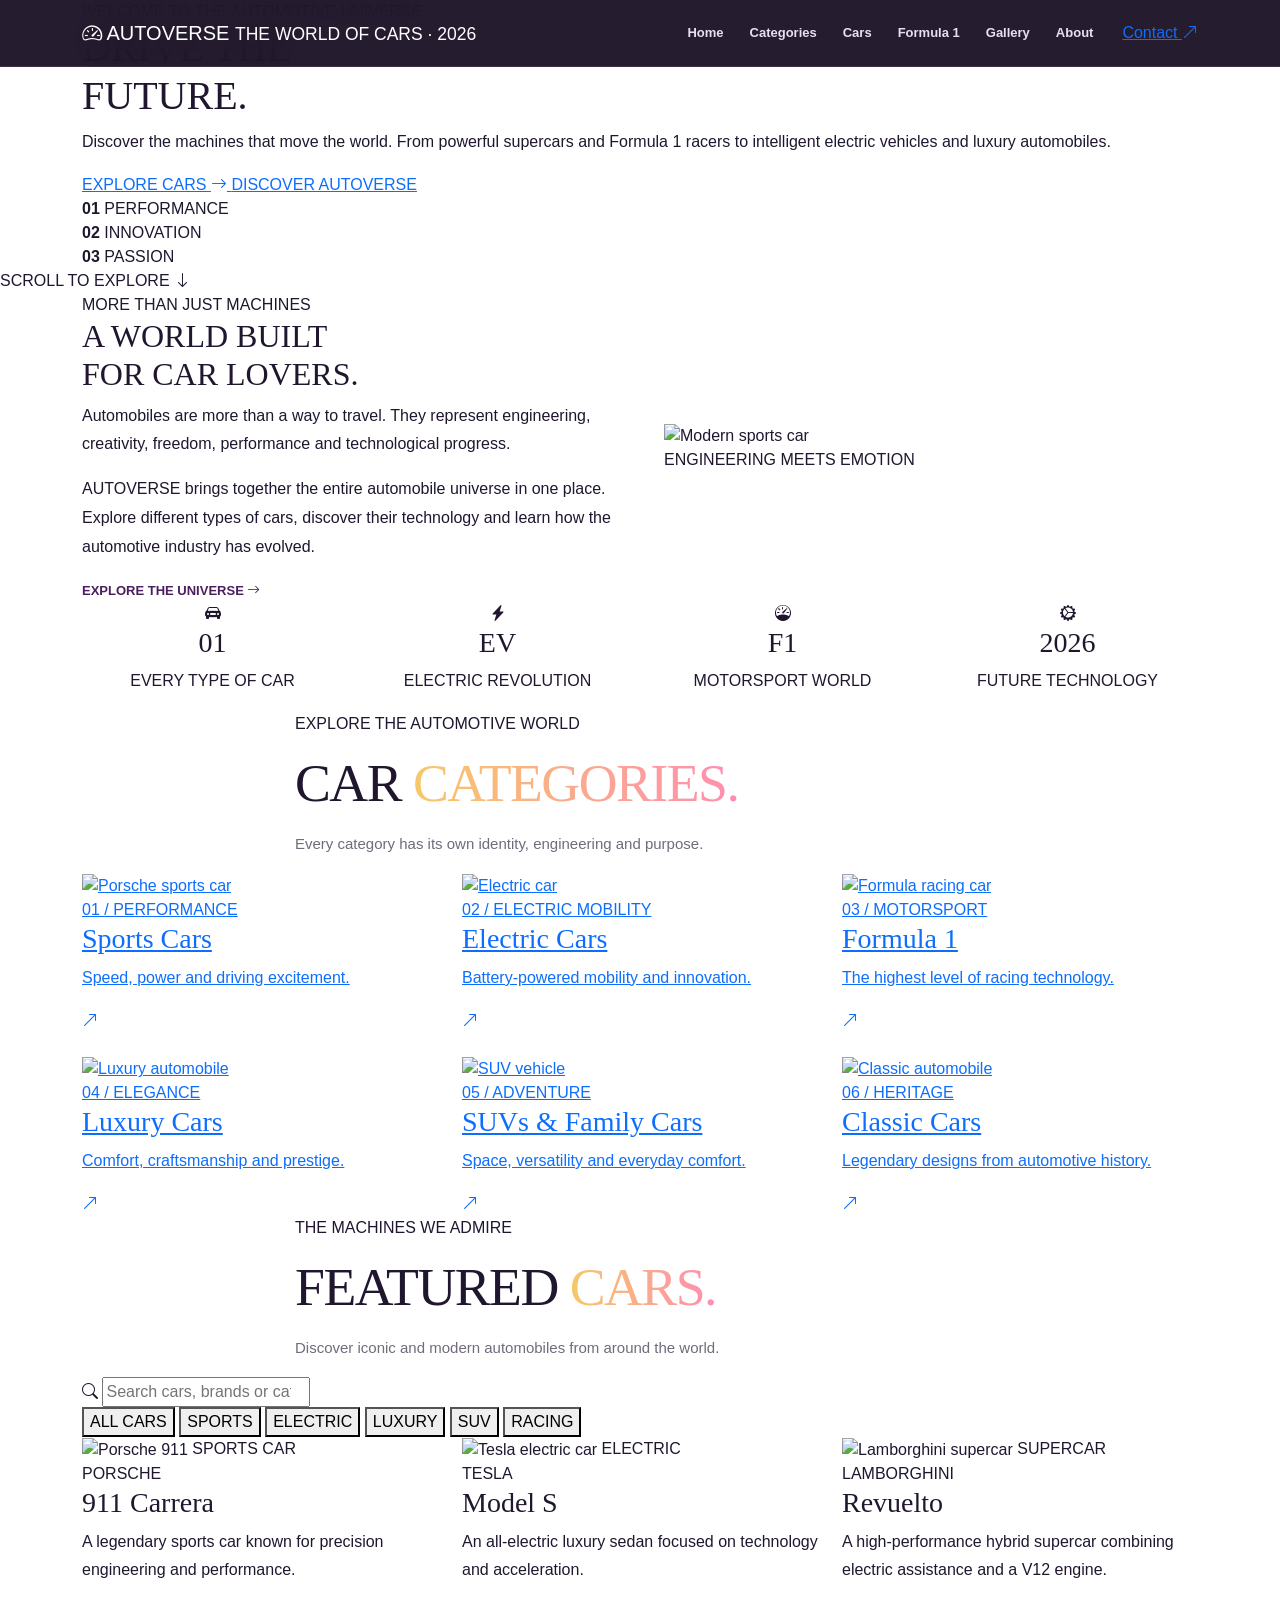
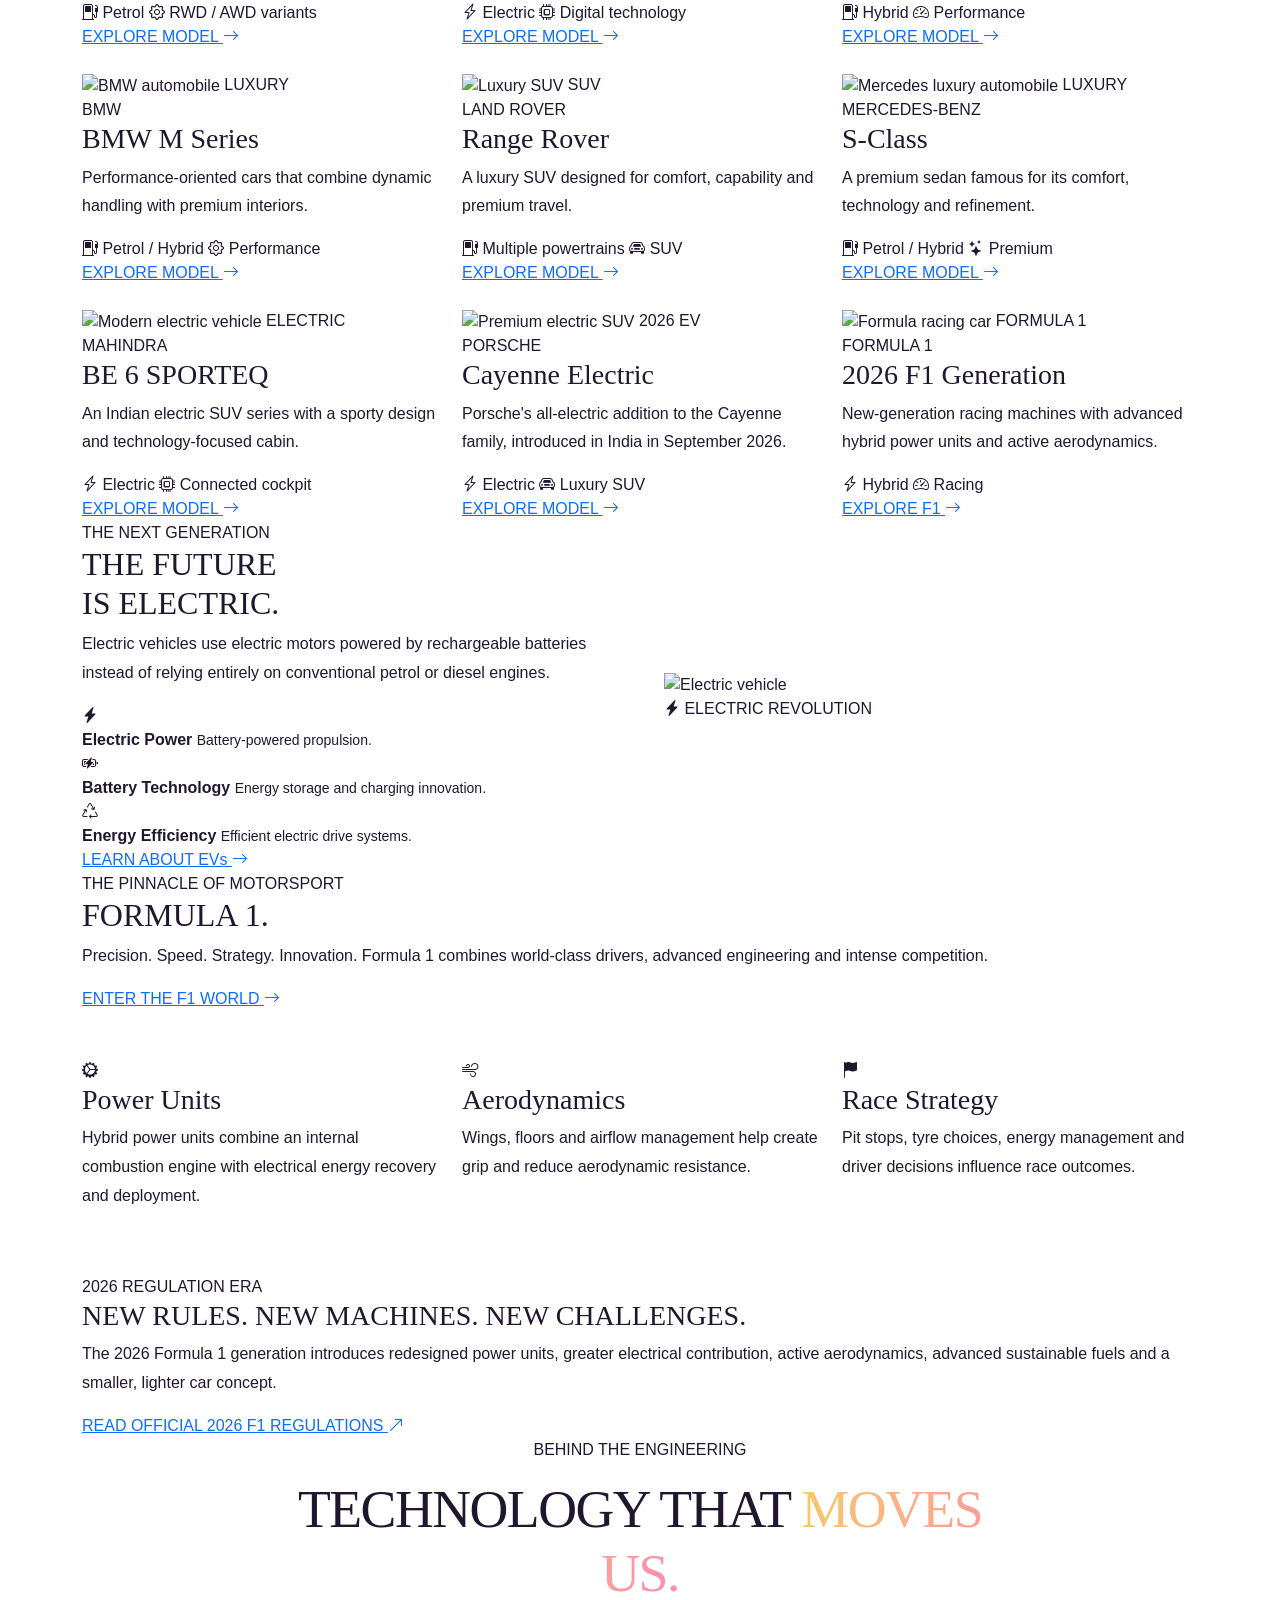
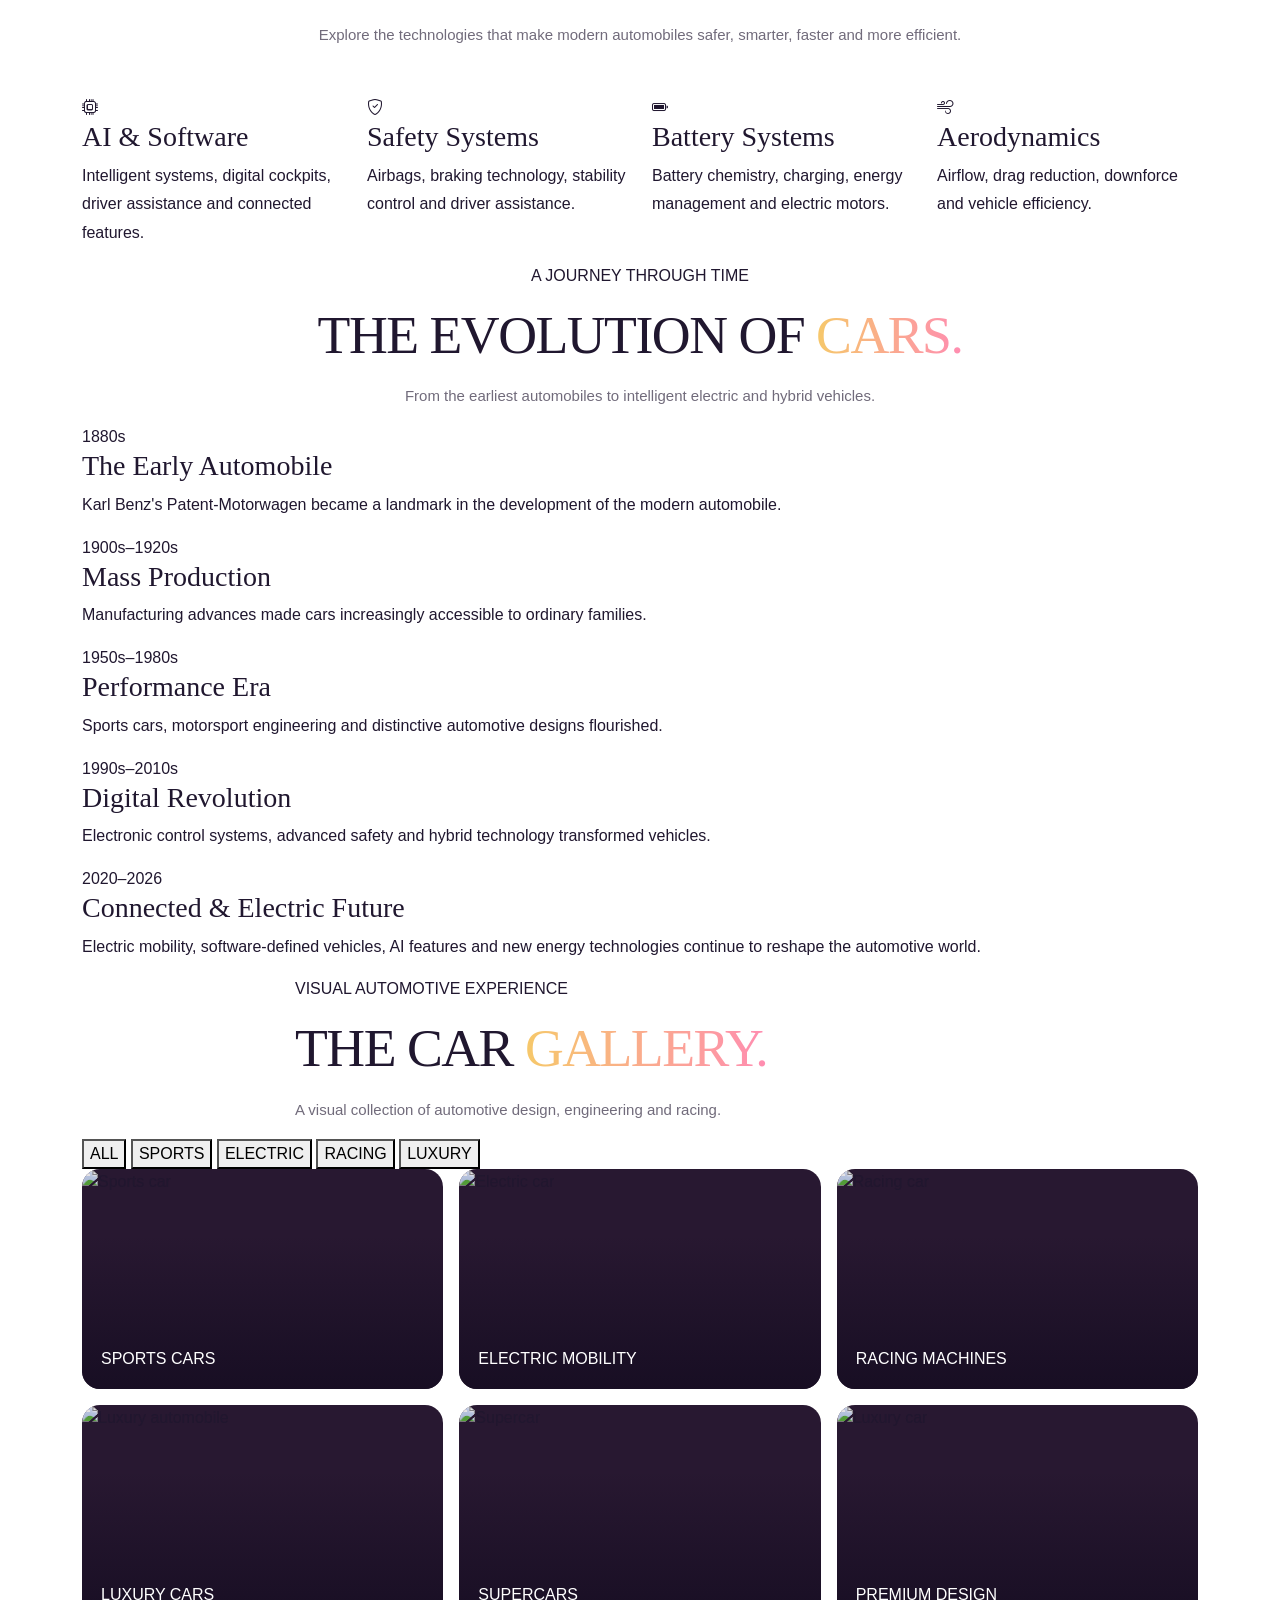
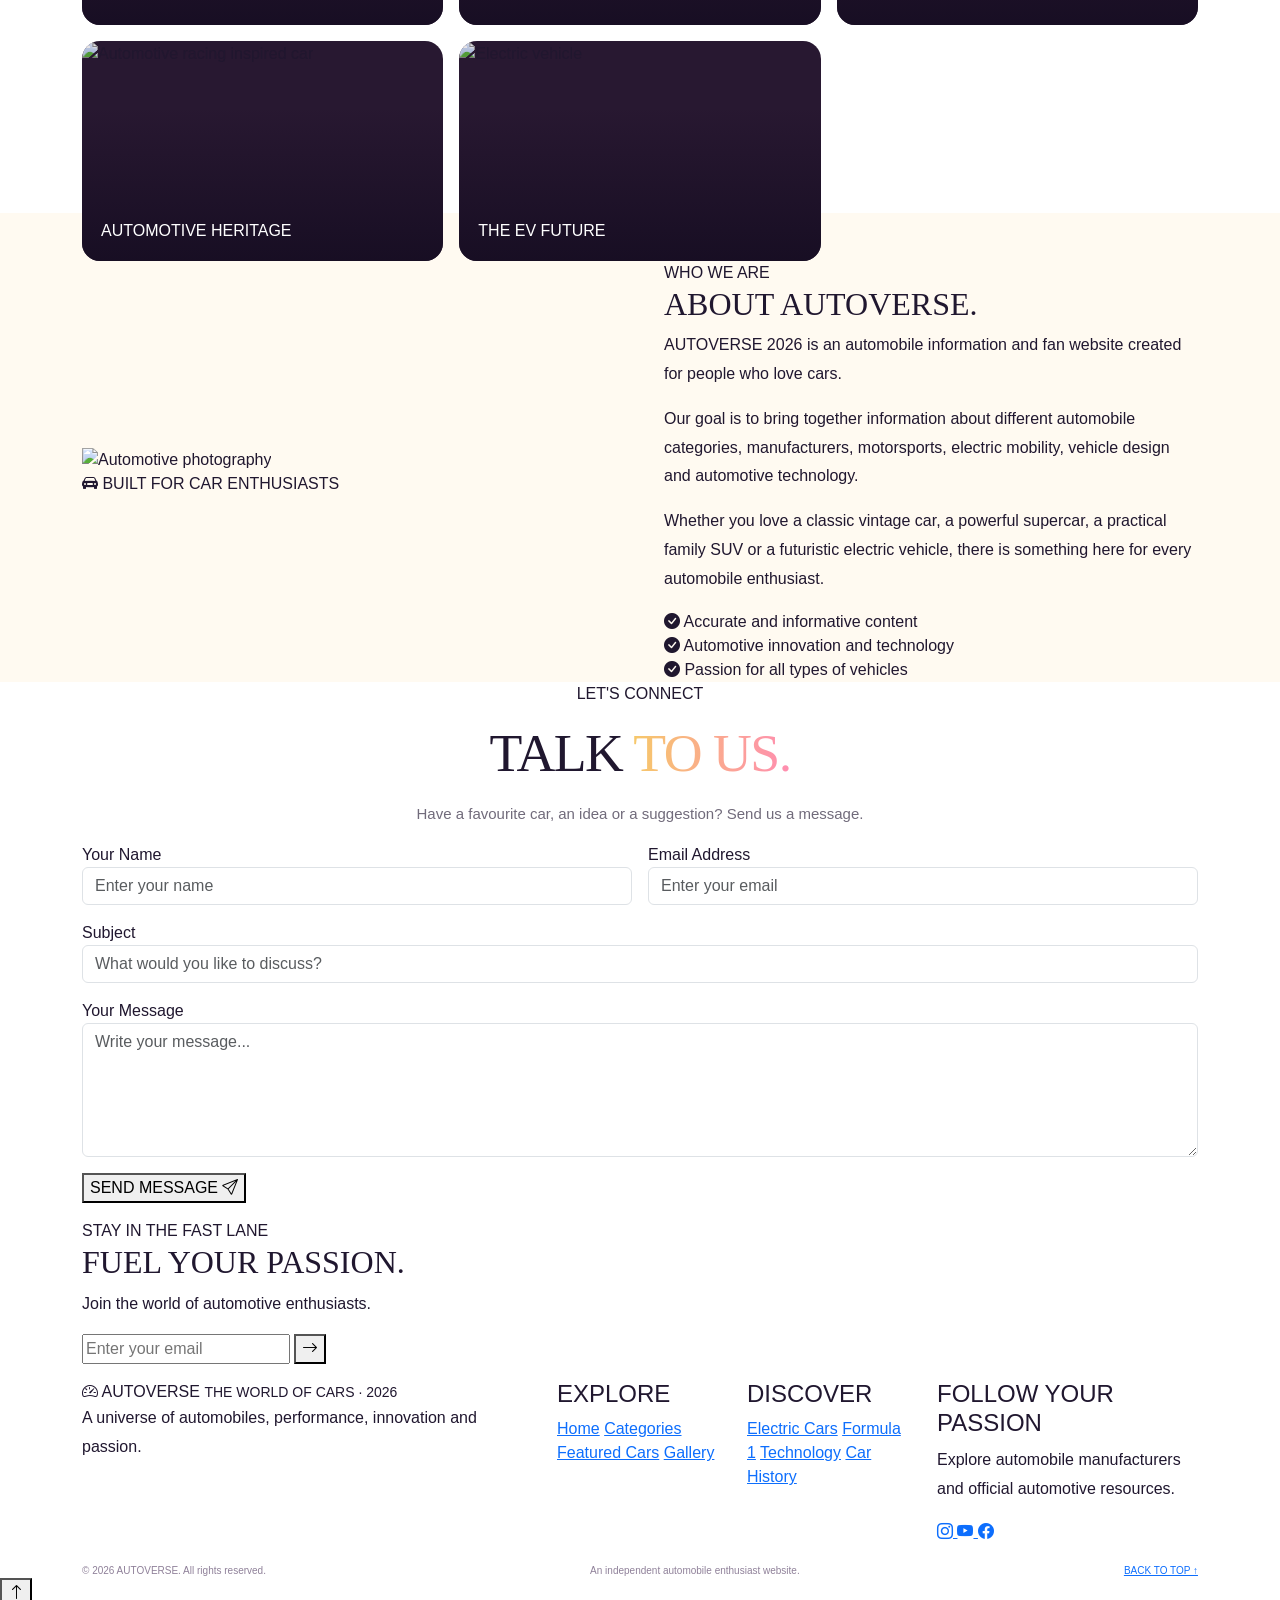
==== commit 8783bbdf: "Revert "Updated website" This reverts commit 21946c69e550e0cf9bc8c0d2549e2b7f9fe72b6b." ====
--- a/cars.html
+++ b/cars.html
@@ -1,554 +1,1772 @@
+
 <!DOCTYPE html>
 <html lang="en">
 <head>
-    <meta charset="UTF-8">
-    <meta name="viewport" content="width=device-width, initial-scale=1.0">
-
-    <title>AUTOVERSE 2026 | Ultimate Car World</title>
-
-    <meta name="description" content="Explore sports cars, electric cars, Formula 1, luxury cars, SUVs and classic cars at AUTOVERSE 2026.">
-
-    <link rel="stylesheet" href="style.css">
-
-    <link rel="preconnect" href="https://fonts.googleapis.com">
-    <link rel="preconnect" href="https://fonts.gstatic.com" crossorigin>
-
-    <link href="https://fonts.googleapis.com/css2?family=Orbitron:wght@400;500;600;700;800&family=Poppins:wght@300;400;500;600;700;800&display=swap" rel="stylesheet">
-
-    <link rel="stylesheet"
-    href="https://cdnjs.cloudflare.com/ajax/libs/font-awesome/6.5.2/css/all.min.css">
+  <meta charset="UTF-8">
+  <meta name="viewport" content="width=device-width, initial-scale=1.0">
+
+  <meta name="description" content="AUTOVERSE 2026 - Explore supercars, electric vehicles, Formula 1, luxury cars, SUVs and the future of automobiles.">
+
+  <title>AUTOVERSE 2026 | The World of Cars</title>
+
+  <!-- Google Fonts -->
+  <link rel="preconnect" href="https://fonts.googleapis.com">
+  <link href="https://fonts.googleapis.com/css2?family=Orbitron:wght@400;500;600;700;800;900&family=Inter:wght@400;500;600;700;800&display=swap" rel="stylesheet">
+
+  <!-- Bootstrap CSS -->
+  <link href="https://cdn.jsdelivr.net/npm/bootstrap@5.3.3/dist/css/bootstrap.min.css" rel="stylesheet">
+
+  <!-- Bootstrap Icons -->
+  <link href="https://cdn.jsdelivr.net/npm/bootstrap-icons@1.11.3/font/bootstrap-icons.min.css" rel="stylesheet">
+
+  <!-- Custom CSS -->
+  <link rel="stylesheet" href="style.css">
 </head>
 
 <body>
 
-    <!-- LOADING SCREEN -->
-    <div class="loader" id="loader">
-        <div class="loader-car">
-            <i class="fa-solid fa-car-side"></i>
-        </div>
-        <h2>AUTOVERSE</h2>
-        <p>START YOUR ENGINE...</p>
-    </div>
-
-    <!-- NAVIGATION -->
-    <header class="header" id="header">
-
-        <a href="#home" class="logo">
-            <i class="fa-solid fa-gauge-high"></i>
+<!-- ==================================================
+     NAVIGATION BAR AND CUSTOM LOGO
+================================================== -->
+
+<nav class="navbar navbar-expand-lg navbar-dark fixed-top">
+  <div class="container">
+
+    <a class="navbar-brand logo-area" href="#home">
+
+      <span class="logo-icon">
+        <i class="bi bi-speedometer2"></i>
+      </span>
+
+      <span class="logo-text">
+        AUTO<span>VERSE</span>
+        <small>THE WORLD OF CARS · 2026</small>
+      </span>
+
+    </a>
+
+    <button class="navbar-toggler"
+      type="button"
+      data-bs-toggle="collapse"
+      data-bs-target="#mainNavigation"
+      aria-label="Toggle navigation">
+
+      <span class="navbar-toggler-icon"></span>
+
+    </button>
+
+    <div class="collapse navbar-collapse" id="mainNavigation">
+
+      <ul class="navbar-nav ms-auto align-items-lg-center">
+
+        <li class="nav-item">
+          <a class="nav-link" href="#home">Home</a>
+        </li>
+
+        <li class="nav-item">
+          <a class="nav-link" href="#categories">Categories</a>
+        </li>
+
+        <li class="nav-item">
+          <a class="nav-link" href="#featured">Cars</a>
+        </li>
+
+        <li class="nav-item">
+          <a class="nav-link" href="#formula1">Formula 1</a>
+        </li>
+
+        <li class="nav-item">
+          <a class="nav-link" href="#gallery">Gallery</a>
+        </li>
+
+        <li class="nav-item">
+          <a class="nav-link" href="#about">About</a>
+        </li>
+
+        <li class="nav-item ms-lg-3">
+          <a class="nav-contact" href="#contact">
+            Contact <i class="bi bi-arrow-up-right"></i>
+          </a>
+        </li>
+
+      </ul>
+
+    </div>
+  </div>
+</nav>
+
+
+<!-- ==================================================
+     HOME / HERO SECTION
+================================================== -->
+
+<header class="hero-section" id="home">
+
+  <div class="hero-overlay"></div>
+
+  <div class="hero-content container">
+
+    <div class="hero-label">
+      <span class="pulse-dot"></span>
+      WELCOME TO THE AUTOMOTIVE UNIVERSE
+    </div>
+
+    <h1>
+      DRIVE THE<br>
+      <span>FUTURE.</span>
+    </h1>
+
+    <p class="hero-description">
+      Discover the machines that move the world.
+      From powerful supercars and Formula 1 racers
+      to intelligent electric vehicles and luxury automobiles.
+    </p>
+
+    <div class="hero-buttons">
+
+      <a href="#featured" class="btn-primary-custom">
+        EXPLORE CARS
+        <i class="bi bi-arrow-right"></i>
+      </a>
+
+      <a href="#about" class="btn-outline-custom">
+        DISCOVER AUTOVERSE
+      </a>
+
+    </div>
+
+    <div class="hero-bottom-info">
+
+      <div>
+        <strong>01</strong>
+        <span>PERFORMANCE</span>
+      </div>
+
+      <div>
+        <strong>02</strong>
+        <span>INNOVATION</span>
+      </div>
+
+      <div>
+        <strong>03</strong>
+        <span>PASSION</span>
+      </div>
+
+    </div>
+
+  </div>
+
+  <div class="hero-scroll">
+    SCROLL TO EXPLORE
+    <i class="bi bi-arrow-down"></i>
+  </div>
+
+</header>
+
+
+<!-- ==================================================
+     INTRODUCTION
+================================================== -->
+
+<section class="intro-section section-padding">
+
+  <div class="container">
+
+    <div class="row align-items-center g-5">
+
+      <div class="col-lg-6">
+
+        <span class="section-label">MORE THAN JUST MACHINES</span>
+
+        <h2 class="section-title">
+          A WORLD BUILT<br>
+          FOR <span>CAR LOVERS.</span>
+        </h2>
+
+        <p class="section-description">
+          Automobiles are more than a way to travel.
+          They represent engineering, creativity, freedom,
+          performance and technological progress.
+        </p>
+
+        <p class="section-description">
+          AUTOVERSE brings together the entire automobile
+          universe in one place. Explore different types
+          of cars, discover their technology and learn
+          how the automotive industry has evolved.
+        </p>
+
+        <a href="#categories" class="text-link">
+          EXPLORE THE UNIVERSE
+          <i class="bi bi-arrow-right"></i>
+        </a>
+
+      </div>
+
+      <div class="col-lg-6">
+
+        <div class="intro-image">
+
+          <img
+            src="https://images.unsplash.com/photo-1492144534655-ae79c964c9d7?auto=format&fit=crop&w=1200&q=85"
+            alt="Modern sports car">
+
+          <div class="intro-image-caption">
+            ENGINEERING MEETS EMOTION
+          </div>
+
+        </div>
+
+      </div>
+
+    </div>
+
+  </div>
+
+</section>
+
+
+<!-- ==================================================
+     AUTOMOBILE STATISTICS
+================================================== -->
+
+<section class="stats-section">
+
+  <div class="container">
+
+    <div class="row text-center g-4">
+
+      <div class="col-6 col-lg-3">
+        <div class="stat-box">
+          <i class="bi bi-car-front-fill"></i>
+          <h3>01</h3>
+          <p>EVERY TYPE OF CAR</p>
+        </div>
+      </div>
+
+      <div class="col-6 col-lg-3">
+        <div class="stat-box">
+          <i class="bi bi-lightning-charge-fill"></i>
+          <h3>EV</h3>
+          <p>ELECTRIC REVOLUTION</p>
+        </div>
+      </div>
+
+      <div class="col-6 col-lg-3">
+        <div class="stat-box">
+          <i class="bi bi-speedometer"></i>
+          <h3>F1</h3>
+          <p>MOTORSPORT WORLD</p>
+        </div>
+      </div>
+
+      <div class="col-6 col-lg-3">
+        <div class="stat-box">
+          <i class="bi bi-gear-wide-connected"></i>
+          <h3>2026</h3>
+          <p>FUTURE TECHNOLOGY</p>
+        </div>
+      </div>
+
+    </div>
+
+  </div>
+
+</section>
+
+
+<!-- ==================================================
+     CAR CATEGORIES
+================================================== -->
+
+<section class="categories-section section-padding" id="categories">
+
+  <div class="container">
+
+    <div class="section-heading">
+
+      <div>
+        <span class="section-label">EXPLORE THE AUTOMOTIVE WORLD</span>
+        <h2 class="section-title">
+          CAR <span>CATEGORIES.</span>
+        </h2>
+      </div>
+
+      <p>
+        Every category has its own identity,
+        engineering and purpose.
+      </p>
+
+    </div>
+
+    <div class="row g-4">
+
+      <!-- Sports Cars -->
+      <div class="col-md-6 col-lg-4">
+
+        <a href="#featured" class="category-card">
+
+          <img
+            src="https://images.unsplash.com/photo-1503376780353-7e6692767b70?auto=format&fit=crop&w=900&q=85"
+            alt="Porsche sports car">
+
+          <div class="category-overlay">
+
+            <span>01 / PERFORMANCE</span>
+            <h3>Sports Cars</h3>
+            <p>Speed, power and driving excitement.</p>
+
+            <i class="bi bi-arrow-up-right"></i>
+
+          </div>
+
+        </a>
+
+      </div>
+
+
+      <!-- Electric Cars -->
+      <div class="col-md-6 col-lg-4">
+
+        <a href="#electric" class="category-card">
+
+          <img
+            src="https://images.unsplash.com/photo-1560958089-b8a1929cea89?auto=format&fit=crop&w=900&q=85"
+            alt="Electric car">
+
+          <div class="category-overlay">
+
+            <span>02 / ELECTRIC MOBILITY</span>
+            <h3>Electric Cars</h3>
+            <p>Battery-powered mobility and innovation.</p>
+
+            <i class="bi bi-arrow-up-right"></i>
+
+          </div>
+
+        </a>
+
+      </div>
+
+
+      <!-- Formula 1 -->
+      <div class="col-md-6 col-lg-4">
+
+        <a href="#formula1" class="category-card">
+
+          <img
+            src="https://images.unsplash.com/photo-1532906619279-a4b7267faa66?auto=format&fit=crop&w=900&q=85"
+            alt="Formula racing car">
+
+          <div class="category-overlay">
+
+            <span>03 / MOTORSPORT</span>
+            <h3>Formula 1</h3>
+            <p>The highest level of racing technology.</p>
+
+            <i class="bi bi-arrow-up-right"></i>
+
+          </div>
+
+        </a>
+
+      </div>
+
+
+      <!-- Luxury Cars -->
+      <div class="col-md-6 col-lg-4">
+
+        <a href="#featured" class="category-card">
+
+          <img
+            src="https://images.unsplash.com/photo-1507136566006-cfc505b114fc?auto=format&fit=crop&w=900&q=85"
+            alt="Luxury automobile">
+
+          <div class="category-overlay">
+
+            <span>04 / ELEGANCE</span>
+            <h3>Luxury Cars</h3>
+            <p>Comfort, craftsmanship and prestige.</p>
+
+            <i class="bi bi-arrow-up-right"></i>
+
+          </div>
+
+        </a>
+
+      </div>
+
+
+      <!-- SUVs -->
+      <div class="col-md-6 col-lg-4">
+
+        <a href="#featured" class="category-card">
+
+          <img
+            src="https://images.unsplash.com/photo-1519641471654-76ce0107ad1b?auto=format&fit=crop&w=900&q=85"
+            alt="SUV vehicle">
+
+          <div class="category-overlay">
+
+            <span>05 / ADVENTURE</span>
+            <h3>SUVs & Family Cars</h3>
+            <p>Space, versatility and everyday comfort.</p>
+
+            <i class="bi bi-arrow-up-right"></i>
+
+          </div>
+
+        </a>
+
+      </div>
+
+
+      <!-- Classic Cars -->
+      <div class="col-md-6 col-lg-4">
+
+        <a href="#gallery" class="category-card">
+
+          <img
+            src="https://images.unsplash.com/photo-1503736334956-4c8f8e92946d?auto=format&fit=crop&w=900&q=85"
+            alt="Classic automobile">
+
+          <div class="category-overlay">
+
+            <span>06 / HERITAGE</span>
+            <h3>Classic Cars</h3>
+            <p>Legendary designs from automotive history.</p>
+
+            <i class="bi bi-arrow-up-right"></i>
+
+          </div>
+
+        </a>
+
+      </div>
+
+    </div>
+
+  </div>
+
+</section>
+
+
+<!-- ==================================================
+     FEATURED CARS AND SEARCH
+================================================== -->
+
+<section class="featured-section section-padding" id="featured">
+
+  <div class="container">
+
+    <div class="section-heading">
+
+      <div>
+        <span class="section-label">THE MACHINES WE ADMIRE</span>
+        <h2 class="section-title">
+          FEATURED <span>CARS.</span>
+        </h2>
+      </div>
+
+      <p>
+        Discover iconic and modern automobiles
+        from around the world.
+      </p>
+
+    </div>
+
+
+    <!-- Car Search -->
+    <div class="car-search">
+
+      <i class="bi bi-search"></i>
+
+      <input
+        type="search"
+        id="carSearch"
+        placeholder="Search cars, brands or categories..."
+        aria-label="Search cars">
+
+    </div>
+
+
+    <!-- Category Filter -->
+    <div class="filter-buttons">
+
+      <button class="filter-btn active" data-filter="all">
+        ALL CARS
+      </button>
+
+      <button class="filter-btn" data-filter="sports">
+        SPORTS
+      </button>
+
+      <button class="filter-btn" data-filter="electric">
+        ELECTRIC
+      </button>
+
+      <button class="filter-btn" data-filter="luxury">
+        LUXURY
+      </button>
+
+      <button class="filter-btn" data-filter="suv">
+        SUV
+      </button>
+
+      <button class="filter-btn" data-filter="f1">
+        RACING
+      </button>
+
+    </div>
+
+
+    <!-- Car Cards -->
+    <div class="row g-4" id="carGrid">
+
+
+      <!-- Porsche 911 -->
+      <div class="col-md-6 col-lg-4 car-item" data-category="sports luxury">
+
+        <div class="car-card">
+
+          <div class="car-image">
+
+            <img
+              src="https://images.unsplash.com/photo-1503376780353-7e6692767b70?auto=format&fit=crop&w=900&q=85"
+              alt="Porsche 911">
+
+            <span class="car-badge">SPORTS CAR</span>
+
+          </div>
+
+          <div class="car-details">
+
+            <span class="car-brand">PORSCHE</span>
+
+            <h3>911 Carrera</h3>
+
+            <p>
+              A legendary sports car known for
+              precision engineering and performance.
+            </p>
+
+            <div class="car-specs">
+              <span><i class="bi bi-fuel-pump"></i> Petrol</span>
+              <span><i class="bi bi-gear"></i> RWD / AWD variants</span>
+            </div>
+
+            <a
+              href="https://www.porsche.com/"
+              target="_blank"
+              rel="noopener"
+              class="car-link">
+              EXPLORE MODEL <i class="bi bi-arrow-right"></i>
+            </a>
+
+          </div>
+
+        </div>
+
+      </div>
+
+
+      <!-- Tesla Model S -->
+      <div class="col-md-6 col-lg-4 car-item" data-category="electric luxury">
+
+        <div class="car-card">
+
+          <div class="car-image">
+
+            <img
+              src="https://images.unsplash.com/photo-1560958089-b8a1929cea89?auto=format&fit=crop&w=900&q=85"
+              alt="Tesla electric car">
+
+            <span class="car-badge electric-badge">ELECTRIC</span>
+
+          </div>
+
+          <div class="car-details">
+
+            <span class="car-brand">TESLA</span>
+
+            <h3>Model S</h3>
+
+            <p>
+              An all-electric luxury sedan focused
+              on technology and acceleration.
+            </p>
+
+            <div class="car-specs">
+              <span><i class="bi bi-lightning-charge"></i> Electric</span>
+              <span><i class="bi bi-cpu"></i> Digital technology</span>
+            </div>
+
+            <a
+              href="https://www.tesla.com/"
+              target="_blank"
+              rel="noopener"
+              class="car-link">
+              EXPLORE MODEL <i class="bi bi-arrow-right"></i>
+            </a>
+
+          </div>
+
+        </div>
+
+      </div>
+
+
+      <!-- Lamborghini -->
+      <div class="col-md-6 col-lg-4 car-item" data-category="sports luxury">
+
+        <div class="car-card">
+
+          <div class="car-image">
+
+            <img
+              src="https://images.unsplash.com/photo-1511919884226-fd3cad34687c?auto=format&fit=crop&w=900&q=85"
+              alt="Lamborghini supercar">
+
+            <span class="car-badge">SUPERCAR</span>
+
+          </div>
+
+          <div class="car-details">
+
+            <span class="car-brand">LAMBORGHINI</span>
+
+            <h3>Revuelto</h3>
+
+            <p>
+              A high-performance hybrid supercar
+              combining electric assistance and a V12 engine.
+            </p>
+
+            <div class="car-specs">
+              <span><i class="bi bi-fuel-pump"></i> Hybrid</span>
+              <span><i class="bi bi-speedometer2"></i> Performance</span>
+            </div>
+
+            <a
+              href="https://www.lamborghini.com/"
+              target="_blank"
+              rel="noopener"
+              class="car-link">
+              EXPLORE MODEL <i class="bi bi-arrow-right"></i>
+            </a>
+
+          </div>
+
+        </div>
+
+      </div>
+
+
+      <!-- BMW -->
+      <div class="col-md-6 col-lg-4 car-item" data-category="luxury sports">
+
+        <div class="car-card">
+
+          <div class="car-image">
+
+            <img
+              src="https://images.unsplash.com/photo-1555215695-3004980ad54e?auto=format&fit=crop&w=900&q=85"
+              alt="BMW automobile">
+
+            <span class="car-badge">LUXURY</span>
+
+          </div>
+
+          <div class="car-details">
+
+            <span class="car-brand">BMW</span>
+
+            <h3>BMW M Series</h3>
+
+            <p>
+              Performance-oriented cars that combine
+              dynamic handling with premium interiors.
+            </p>
+
+            <div class="car-specs">
+              <span><i class="bi bi-fuel-pump"></i> Petrol / Hybrid</span>
+              <span><i class="bi bi-gear"></i> Performance</span>
+            </div>
+
+            <a
+              href="https://www.bmw.com/"
+              target="_blank"
+              rel="noopener"
+              class="car-link">
+              EXPLORE MODEL <i class="bi bi-arrow-right"></i>
+            </a>
+
+          </div>
+
+        </div>
+
+      </div>
+
+
+      <!-- Range Rover -->
+      <div class="col-md-6 col-lg-4 car-item" data-category="suv luxury">
+
+        <div class="car-card">
+
+          <div class="car-image">
+
+            <img
+              src="https://images.unsplash.com/photo-1519641471654-76ce0107ad1b?auto=format&fit=crop&w=900&q=85"
+              alt="Luxury SUV">
+
+            <span class="car-badge">SUV</span>
+
+          </div>
+
+          <div class="car-details">
+
+            <span class="car-brand">LAND ROVER</span>
+
+            <h3>Range Rover</h3>
+
+            <p>
+              A luxury SUV designed for comfort,
+              capability and premium travel.
+            </p>
+
+            <div class="car-specs">
+              <span><i class="bi bi-fuel-pump"></i> Multiple powertrains</span>
+              <span><i class="bi bi-car-front"></i> SUV</span>
+            </div>
+
+            <a
+              href="https://www.landrover.com/"
+              target="_blank"
+              rel="noopener"
+              class="car-link">
+              EXPLORE MODEL <i class="bi bi-arrow-right"></i>
+            </a>
+
+          </div>
+
+        </div>
+
+      </div>
+
+
+      <!-- Mercedes -->
+      <div class="col-md-6 col-lg-4 car-item" data-category="luxury">
+
+        <div class="car-card">
+
+          <div class="car-image">
+
+            <img
+              src="https://images.unsplash.com/photo-1618843479313-40f8afb4b4d8?auto=format&fit=crop&w=900&q=85"
+              alt="Mercedes luxury automobile">
+
+            <span class="car-badge">LUXURY</span>
+
+          </div>
+
+          <div class="car-details">
+
+            <span class="car-brand">MERCEDES-BENZ</span>
+
+            <h3>S-Class</h3>
+
+            <p>
+              A premium sedan famous for its
+              comfort, technology and refinement.
+            </p>
+
+            <div class="car-specs">
+              <span><i class="bi bi-fuel-pump"></i> Petrol / Hybrid</span>
+              <span><i class="bi bi-stars"></i> Premium</span>
+            </div>
+
+            <a
+              href="https://www.mercedes-benz.com/"
+              target="_blank"
+              rel="noopener"
+              class="car-link">
+              EXPLORE MODEL <i class="bi bi-arrow-right"></i>
+            </a>
+
+          </div>
+
+        </div>
+
+      </div>
+
+
+      <!-- Mahindra BE 6 -->
+      <div class="col-md-6 col-lg-4 car-item" data-category="electric suv">
+
+        <div class="car-card">
+
+          <div class="car-image">
+
+            <img
+              src="https://images.unsplash.com/photo-1593941707882-a5bba14938c7?auto=format&fit=crop&w=900&q=85"
+              alt="Modern electric vehicle">
+
+            <span class="car-badge electric-badge">ELECTRIC</span>
+
+          </div>
+
+          <div class="car-details">
+
+            <span class="car-brand">MAHINDRA</span>
+
+            <h3>BE 6 SPORTEQ</h3>
+
+            <p>
+              An Indian electric SUV series with
+              a sporty design and technology-focused cabin.
+            </p>
+
+            <div class="car-specs">
+              <span><i class="bi bi-lightning-charge"></i> Electric</span>
+              <span><i class="bi bi-cpu"></i> Connected cockpit</span>
+            </div>
+
+            <a
+              href="https://auto.mahindra.com/"
+              target="_blank"
+              rel="noopener"
+              class="car-link">
+              EXPLORE MODEL <i class="bi bi-arrow-right"></i>
+            </a>
+
+          </div>
+
+        </div>
+
+      </div>
+
+
+      <!-- Porsche Cayenne Electric -->
+      <div class="col-md-6 col-lg-4 car-item" data-category="electric suv luxury">
+
+        <div class="car-card">
+
+          <div class="car-image">
+
+            <img
+              src="https://images.unsplash.com/photo-1592198084033-aade902d1aae?auto=format&fit=crop&w=900&q=85"
+              alt="Premium electric SUV">
+
+            <span class="car-badge electric-badge">2026 EV</span>
+
+          </div>
+
+          <div class="car-details">
+
+            <span class="car-brand">PORSCHE</span>
+
+            <h3>Cayenne Electric</h3>
+
+            <p>
+              Porsche's all-electric addition to the Cayenne
+              family, introduced in India in September 2026.
+            </p>
+
+            <div class="car-specs">
+              <span><i class="bi bi-lightning-charge"></i> Electric</span>
+              <span><i class="bi bi-car-front"></i> Luxury SUV</span>
+            </div>
+
+            <a
+              href="https://www.porsche.com/"
+              target="_blank"
+              rel="noopener"
+              class="car-link">
+              EXPLORE MODEL <i class="bi bi-arrow-right"></i>
+            </a>
+
+          </div>
+
+        </div>
+
+      </div>
+
+
+      <!-- Formula 1 -->
+      <div class="col-md-6 col-lg-4 car-item" data-category="f1 sports">
+
+        <div class="car-card">
+
+          <div class="car-image">
+
+            <img
+              src="https://images.unsplash.com/photo-1532906619279-a4b7267faa66?auto=format&fit=crop&w=900&q=85"
+              alt="Formula racing car">
+
+            <span class="car-badge f1-badge">FORMULA 1</span>
+
+          </div>
+
+          <div class="car-details">
+
+            <span class="car-brand">FORMULA 1</span>
+
+            <h3>2026 F1 Generation</h3>
+
+            <p>
+              New-generation racing machines with
+              advanced hybrid power units and active aerodynamics.
+            </p>
+
+            <div class="car-specs">
+              <span><i class="bi bi-lightning-charge"></i> Hybrid</span>
+              <span><i class="bi bi-speedometer2"></i> Racing</span>
+            </div>
+
+            <a
+              href="https://www.formula1.com/en/page/2026-f1-regulations"
+              target="_blank"
+              rel="noopener"
+              class="car-link">
+              EXPLORE F1 <i class="bi bi-arrow-right"></i>
+            </a>
+
+          </div>
+
+        </div>
+
+      </div>
+
+    </div>
+
+    <p id="noCarsMessage" class="no-results" hidden>
+      No cars found. Try another search.
+    </p>
+
+  </div>
+
+</section>
+
+
+<!-- ==================================================
+     ELECTRIC CAR SECTION
+================================================== -->
+
+<section class="electric-section section-padding" id="electric">
+
+  <div class="container">
+
+    <div class="row align-items-center g-5">
+
+      <div class="col-lg-6">
+
+        <span class="section-label">THE NEXT GENERATION</span>
+
+        <h2 class="section-title">
+          THE FUTURE<br>
+          IS <span>ELECTRIC.</span>
+        </h2>
+
+        <p class="section-description">
+          Electric vehicles use electric motors powered by
+          rechargeable batteries instead of relying entirely
+          on conventional petrol or diesel engines.
+        </p>
+
+        <div class="electric-features">
+
+          <div>
+            <i class="bi bi-lightning-charge-fill"></i>
+            <div>
+              <strong>Electric Power</strong>
+              <small>Battery-powered propulsion.</small>
+            </div>
+          </div>
+
+          <div>
+            <i class="bi bi-battery-charging"></i>
+            <div>
+              <strong>Battery Technology</strong>
+              <small>Energy storage and charging innovation.</small>
+            </div>
+          </div>
+
+          <div>
+            <i class="bi bi-recycle"></i>
+            <div>
+              <strong>Energy Efficiency</strong>
+              <small>Efficient electric drive systems.</small>
+            </div>
+          </div>
+
+        </div>
+
+        <a href="https://www.iea.org/energy-system/transport/electric-vehicles"
+          target="_blank"
+          rel="noopener"
+          class="btn-primary-custom mt-4">
+          LEARN ABOUT EVs
+          <i class="bi bi-arrow-right"></i>
+        </a>
+
+      </div>
+
+      <div class="col-lg-6">
+
+        <div class="electric-image">
+
+          <img
+            src="https://images.unsplash.com/photo-1560958089-b8a1929cea89?auto=format&fit=crop&w=1200&q=85"
+            alt="Electric vehicle">
+
+          <div class="electric-image-label">
+            <i class="bi bi-lightning-charge-fill"></i>
+            ELECTRIC REVOLUTION
+          </div>
+
+        </div>
+
+      </div>
+
+    </div>
+
+  </div>
+
+</section>
+
+
+<!-- ==================================================
+     FORMULA 1 SECTION
+================================================== -->
+
+<section class="f1-section section-padding" id="formula1">
+
+  <div class="container">
+
+    <div class="f1-banner">
+
+      <div class="f1-content">
+
+        <span class="section-label">THE PINNACLE OF MOTORSPORT</span>
+
+        <h2>
+          FORMULA <span>1.</span>
+        </h2>
+
+        <p>
+          Precision. Speed. Strategy. Innovation.
+          Formula 1 combines world-class drivers,
+          advanced engineering and intense competition.
+        </p>
+
+        <a
+          href="https://www.formula1.com/"
+          target="_blank"
+          rel="noopener"
+          class="btn-primary-custom">
+          ENTER THE F1 WORLD
+          <i class="bi bi-arrow-right"></i>
+        </a>
+
+      </div>
+
+    </div>
+
+
+    <div class="row g-4 mt-4">
+
+      <div class="col-md-4">
+        <div class="f1-info-card">
+          <i class="bi bi-gear-wide-connected"></i>
+          <h3>Power Units</h3>
+          <p>
+            Hybrid power units combine an internal combustion
+            engine with electrical energy recovery and deployment.
+          </p>
+        </div>
+      </div>
+
+      <div class="col-md-4">
+        <div class="f1-info-card">
+          <i class="bi bi-wind"></i>
+          <h3>Aerodynamics</h3>
+          <p>
+            Wings, floors and airflow management help create
+            grip and reduce aerodynamic resistance.
+          </p>
+        </div>
+      </div>
+
+      <div class="col-md-4">
+        <div class="f1-info-card">
+          <i class="bi bi-flag-fill"></i>
+          <h3>Race Strategy</h3>
+          <p>
+            Pit stops, tyre choices, energy management
+            and driver decisions influence race outcomes.
+          </p>
+        </div>
+      </div>
+
+    </div>
+
+    <div class="f1-rules-box mt-5">
+
+      <span class="section-label">2026 REGULATION ERA</span>
+
+      <h3>NEW RULES. NEW MACHINES. NEW CHALLENGES.</h3>
+
+      <p>
+        The 2026 Formula 1 generation introduces redesigned
+        power units, greater electrical contribution, active
+        aerodynamics, advanced sustainable fuels and a
+        smaller, lighter car concept.
+      </p>
+
+      <a
+        href="https://www.formula1.com/en/page/2026-f1-regulations"
+        target="_blank"
+        rel="noopener">
+        READ OFFICIAL 2026 F1 REGULATIONS
+        <i class="bi bi-arrow-up-right"></i>
+      </a>
+
+    </div>
+
+  </div>
+
+</section>
+
+
+<!-- ==================================================
+     CAR TECHNOLOGY SECTION
+================================================== -->
+
+<section class="technology-section section-padding" id="technology">
+
+  <div class="container">
+
+    <div class="text-center section-heading">
+
+      <span class="section-label">BEHIND THE ENGINEERING</span>
+
+      <h2 class="section-title">
+        TECHNOLOGY THAT <span>MOVES US.</span>
+      </h2>
+
+      <p>
+        Explore the technologies that make modern automobiles safer,
+        smarter, faster and more efficient.
+      </p>
+
+    </div>
+
+    <div class="row g-4 mt-4">
+
+      <div class="col-md-6 col-lg-3">
+
+        <div class="tech-card">
+          <i class="bi bi-cpu"></i>
+          <h3>AI & Software</h3>
+          <p>
+            Intelligent systems, digital cockpits,
+            driver assistance and connected features.
+          </p>
+        </div>
+
+      </div>
+
+      <div class="col-md-6 col-lg-3">
+
+        <div class="tech-card">
+          <i class="bi bi-shield-check"></i>
+          <h3>Safety Systems</h3>
+          <p>
+            Airbags, braking technology,
+            stability control and driver assistance.
+          </p>
+        </div>
+
+      </div>
+
+      <div class="col-md-6 col-lg-3">
+
+        <div class="tech-card">
+          <i class="bi bi-battery-full"></i>
+          <h3>Battery Systems</h3>
+          <p>
+            Battery chemistry, charging,
+            energy management and electric motors.
+          </p>
+        </div>
+
+      </div>
+
+      <div class="col-md-6 col-lg-3">
+
+        <div class="tech-card">
+          <i class="bi bi-wind"></i>
+          <h3>Aerodynamics</h3>
+          <p>
+            Airflow, drag reduction, downforce
+            and vehicle efficiency.
+          </p>
+        </div>
+
+      </div>
+
+    </div>
+
+  </div>
+
+</section>
+
+
+<!-- ==================================================
+     AUTOMOTIVE HISTORY
+================================================== -->
+
+<section class="history-section section-padding" id="history">
+
+  <div class="container">
+
+    <div class="text-center section-heading">
+
+      <span class="section-label">A JOURNEY THROUGH TIME</span>
+
+      <h2 class="section-title">
+        THE EVOLUTION OF <span>CARS.</span>
+      </h2>
+
+      <p>
+        From the earliest automobiles to intelligent
+        electric and hybrid vehicles.
+      </p>
+
+    </div>
+
+    <div class="history-timeline">
+
+      <div class="history-item">
+        <span>1880s</span>
+        <h3>The Early Automobile</h3>
+        <p>
+          Karl Benz's Patent-Motorwagen became a landmark
+          in the development of the modern automobile.
+        </p>
+      </div>
+
+      <div class="history-item">
+        <span>1900s–1920s</span>
+        <h3>Mass Production</h3>
+        <p>
+          Manufacturing advances made cars increasingly
+          accessible to ordinary families.
+        </p>
+      </div>
+
+      <div class="history-item">
+        <span>1950s–1980s</span>
+        <h3>Performance Era</h3>
+        <p>
+          Sports cars, motorsport engineering
+          and distinctive automotive designs flourished.
+        </p>
+      </div>
+
+      <div class="history-item">
+        <span>1990s–2010s</span>
+        <h3>Digital Revolution</h3>
+        <p>
+          Electronic control systems, advanced safety
+          and hybrid technology transformed vehicles.
+        </p>
+      </div>
+
+      <div class="history-item">
+        <span>2020–2026</span>
+        <h3>Connected & Electric Future</h3>
+        <p>
+          Electric mobility, software-defined vehicles,
+          AI features and new energy technologies continue
+          to reshape the automotive world.
+        </p>
+      </div>
+
+    </div>
+
+  </div>
+
+</section>
+
+
+<!-- ==================================================
+     AUTOMOBILE GALLERY
+================================================== -->
+
+<section class="gallery-section section-padding" id="gallery">
+
+  <div class="container">
+
+    <div class="section-heading">
+
+      <div>
+        <span class="section-label">VISUAL AUTOMOTIVE EXPERIENCE</span>
+        <h2 class="section-title">
+          THE CAR <span>GALLERY.</span>
+        </h2>
+      </div>
+
+      <p>
+        A visual collection of automotive design,
+        engineering and racing.
+      </p>
+
+    </div>
+
+
+    <!-- Gallery Filter -->
+    <div class="filter-buttons gallery-filters">
+
+      <button class="filter-btn active" data-gallery-filter="all">
+        ALL
+      </button>
+
+      <button class="filter-btn" data-gallery-filter="sports">
+        SPORTS
+      </button>
+
+      <button class="filter-btn" data-gallery-filter="electric">
+        ELECTRIC
+      </button>
+
+      <button class="filter-btn" data-gallery-filter="racing">
+        RACING
+      </button>
+
+      <button class="filter-btn" data-gallery-filter="luxury">
+        LUXURY
+      </button>
+
+    </div>
+
+
+    <div class="gallery-grid" id="galleryGrid">
+
+      <div class="gallery-item gallery-large" data-gallery-category="sports">
+        <img
+          src="https://images.unsplash.com/photo-1503376780353-7e6692767b70?auto=format&fit=crop&w=1200&q=85"
+          alt="Sports car">
+        <span>SPORTS CARS</span>
+      </div>
+
+      <div class="gallery-item" data-gallery-category="electric">
+        <img
+          src="https://images.unsplash.com/photo-1560958089-b8a1929cea89?auto=format&fit=crop&w=900&q=85"
+          alt="Electric car">
+        <span>ELECTRIC MOBILITY</span>
+      </div>
+
+      <div class="gallery-item" data-gallery-category="racing">
+        <img
+          src="https://images.unsplash.com/photo-1532906619279-a4b7267faa66?auto=format&fit=crop&w=900&q=85"
+          alt="Racing car">
+        <span>RACING MACHINES</span>
+      </div>
+
+      <div class="gallery-item" data-gallery-category="luxury">
+        <img
+          src="https://images.unsplash.com/photo-1555215695-3004980ad54e?auto=format&fit=crop&w=900&q=85"
+          alt="Luxury automobile">
+        <span>LUXURY CARS</span>
+      </div>
+
+      <div class="gallery-item" data-gallery-category="sports">
+        <img
+          src="https://images.unsplash.com/photo-1511919884226-fd3cad34687c?auto=format&fit=crop&w=900&q=85"
+          alt="Supercar">
+        <span>SUPERCARS</span>
+      </div>
+
+      <div class="gallery-item" data-gallery-category="luxury">
+        <img
+          src="https://images.unsplash.com/photo-1618843479313-40f8afb4b4d8?auto=format&fit=crop&w=900&q=85"
+          alt="Luxury car">
+        <span>PREMIUM DESIGN</span>
+      </div>
+
+      <div class="gallery-item" data-gallery-category="racing">
+        <img
+          src="https://images.unsplash.com/photo-1503736334956-4c8f8e92946d?auto=format&fit=crop&w=900&q=85"
+          alt="Automotive racing inspired car">
+        <span>AUTOMOTIVE HERITAGE</span>
+      </div>
+
+      <div class="gallery-item" data-gallery-category="electric">
+        <img
+          src="https://images.unsplash.com/photo-1593941707882-a5bba14938c7?auto=format&fit=crop&w=900&q=85"
+          alt="Electric vehicle">
+        <span>THE EV FUTURE</span>
+      </div>
+
+    </div>
+
+  </div>
+
+</section>
+
+
+<!-- ==================================================
+     ABOUT PAGE / ABOUT US
+================================================== -->
+
+<section class="about-section section-padding" id="about">
+
+  <div class="container">
+
+    <div class="row align-items-center g-5">
+
+      <div class="col-lg-6">
+
+        <div class="about-image">
+
+          <img
+            src="https://images.unsplash.com/photo-1503736334956-4c8f8e92946d?auto=format&fit=crop&w=1200&q=85"
+            alt="Automotive photography">
+
+          <div class="about-image-label">
+            <i class="bi bi-car-front-fill"></i>
+            BUILT FOR CAR ENTHUSIASTS
+          </div>
+
+        </div>
+
+      </div>
+
+      <div class="col-lg-6">
+
+        <span class="section-label">WHO WE ARE</span>
+
+        <h2 class="section-title">
+          ABOUT <span>AUTOVERSE.</span>
+        </h2>
+
+        <p class="section-description">
+          AUTOVERSE 2026 is an automobile information
+          and fan website created for people who love cars.
+        </p>
+
+        <p class="section-description">
+          Our goal is to bring together information about
+          different automobile categories, manufacturers,
+          motorsports, electric mobility, vehicle design
+          and automotive technology.
+        </p>
+
+        <p class="section-description">
+          Whether you love a classic vintage car,
+          a powerful supercar, a practical family SUV
+          or a futuristic electric vehicle, there is
+          something here for every automobile enthusiast.
+        </p>
+
+        <div class="about-values">
+
+          <div>
+            <i class="bi bi-check-circle-fill"></i>
+            Accurate and informative content
+          </div>
+
+          <div>
+            <i class="bi bi-check-circle-fill"></i>
+            Automotive innovation and technology
+          </div>
+
+          <div>
+            <i class="bi bi-check-circle-fill"></i>
+            Passion for all types of vehicles
+          </div>
+
+        </div>
+
+      </div>
+
+    </div>
+
+  </div>
+
+</section>
+
+
+<!-- ==================================================
+     CONTACT SECTION
+================================================== -->
+
+<section class="contact-section section-padding" id="contact">
+
+  <div class="container">
+
+    <div class="text-center section-heading">
+
+      <span class="section-label">LET'S CONNECT</span>
+
+      <h2 class="section-title">
+        TALK <span>TO US.</span>
+      </h2>
+
+      <p>
+        Have a favourite car, an idea or a suggestion?
+        Send us a message.
+      </p>
+
+    </div>
+
+    <div class="contact-card">
+
+      <form id="contactForm">
+
+        <div class="row g-3">
+
+          <div class="col-md-6">
+
+            <label for="contactName">Your Name</label>
+
+            <input
+              type="text"
+              id="contactName"
+              class="form-control"
+              placeholder="Enter your name"
+              required>
+
+          </div>
+
+          <div class="col-md-6">
+
+            <label for="contactEmail">Email Address</label>
+
+            <input
+              type="email"
+              id="contactEmail"
+              class="form-control"
+              placeholder="Enter your email"
+              required>
+
+          </div>
+
+          <div class="col-12">
+
+            <label for="contactSubject">Subject</label>
+
+            <input
+              type="text"
+              id="contactSubject"
+              class="form-control"
+              placeholder="What would you like to discuss?"
+              required>
+
+          </div>
+
+          <div class="col-12">
+
+            <label for="contactMessage">Your Message</label>
+
+            <textarea
+              id="contactMessage"
+              class="form-control"
+              rows="5"
+              placeholder="Write your message..."
+              required></textarea>
+
+          </div>
+
+          <div class="col-12">
+
+            <button type="submit" class="btn-primary-custom">
+              SEND MESSAGE
+              <i class="bi bi-send"></i>
+            </button>
+
+          </div>
+
+        </div>
+
+      </form>
+
+      <p id="contactFeedback" aria-live="polite"></p>
+
+    </div>
+
+  </div>
+
+</section>
+
+
+<!-- ==================================================
+     NEWSLETTER
+================================================== -->
+
+<section class="newsletter-section">
+
+  <div class="container">
+
+    <div class="newsletter-box">
+
+      <div>
+        <span class="section-label">STAY IN THE FAST LANE</span>
+        <h2>FUEL YOUR <span>PASSION.</span></h2>
+        <p>Join the world of automotive enthusiasts.</p>
+      </div>
+
+      <form id="newsletterForm">
+
+        <input
+          type="email"
+          id="newsletterEmail"
+          placeholder="Enter your email"
+          required>
+
+        <button type="submit" aria-label="Subscribe">
+          <i class="bi bi-arrow-right"></i>
+        </button>
+
+      </form>
+
+      <p id="newsletterFeedback" aria-live="polite"></p>
+
+    </div>
+
+  </div>
+
+</section>
+
+
+<!-- ==================================================
+     FOOTER
+================================================== -->
+
+<footer class="footer">
+
+  <div class="container">
+
+    <div class="row g-4">
+
+      <div class="col-lg-5">
+
+        <a class="navbar-brand logo-area" href="#home">
+
+          <span class="logo-icon">
+            <i class="bi bi-speedometer2"></i>
+          </span>
+
+          <span class="logo-text">
             AUTO<span>VERSE</span>
+            <small>THE WORLD OF CARS · 2026</small>
+          </span>
+
         </a>
 
-        <nav class="navbar" id="navbar">
-            <a href="#home">Home</a>
-            <a href="#categories">Categories</a>
-            <a href="#cars">Cars</a>
-            <a href="#gallery">Gallery</a>
-            <a href="#formula1">Formula 1</a>
-            <a href="#about">About</a>
-            <a href="#contact">Contact</a>
-        </nav>
-
-        <div class="header-actions">
-            <button class="search-toggle" id="searchToggle" aria-label="Focus car search">
-                <i class="fa-solid fa-magnifying-glass"></i>
-            </button>
-
-            <button class="menu-toggle" id="menuToggle" aria-label="Open menu">
-                <i class="fa-solid fa-bars"></i>
-            </button>
-        </div>
-
-    </header>
-
-    <!-- HERO SECTION -->
-    <section class="hero" id="home">
-
-        <div class="hero-overlay"></div>
-
-        <div class="hero-content reveal">
-
-            <p class="hero-small">
-                <span></span> THE FUTURE OF AUTOMOBILES
-            </p>
-
-            <h1>
-                DRIVE YOUR
-                <span>DREAMS</span>
-            </h1>
-
-            <p class="hero-description">
-                Explore the world of extraordinary automobiles.
-                From legendary supercars to futuristic electric
-                vehicles and Formula 1 machines.
-            </p>
-
-            <div class="hero-buttons">
-                <a href="#cars" class="btn btn-primary">
-                    Explore Cars <i class="fa-solid fa-arrow-right"></i>
-                </a>
-
-                <a href="#gallery" class="btn btn-outline">
-                    View Gallery
-                </a>
-            </div>
-
-            <div class="hero-stats">
-                <div>
-                    <h3>120+</h3>
-                    <p>Car Listings</p>
-                </div>
-
-                <div>
-                    <h3>6</h3>
-                    <p>Categories</p>
-                </div>
-
-                <div>
-                    <h3>2026</h3>
-                    <p>Edition</p>
-                </div>
-            </div>
-
-        </div>
-
-        <div class="scroll-down">
-            <a href="#categories">
-                <i class="fa-solid fa-chevron-down"></i>
-                SCROLL TO EXPLORE
-            </a>
-        </div>
-
-    </section>
-
-    <!-- INTRODUCTION -->
-    <section class="intro section-padding">
-
-        <div class="intro-image reveal">
-            <img
-                src="https://images.unsplash.com/photo-1492144534655-ae79c964c9d7?auto=format&fit=crop&w=1200&q=85"
-                alt="Modern automobile">
-            <div class="image-label">
-                <h3>THE ART OF DRIVING</h3>
-                <p>Performance meets perfection</p>
-            </div>
-        </div>
-
-        <div class="intro-text reveal">
-            <p class="section-tag">WELCOME TO AUTOVERSE</p>
-
-            <h2>
-                MORE THAN
-                <span>JUST CARS.</span>
-            </h2>
-
-            <p>
-                Cars represent innovation, freedom, engineering
-                and passion. AUTOVERSE brings the automotive
-                universe together in one place.
-            </p>
-
-            <p>
-                Discover breathtaking supercars, powerful SUVs,
-                futuristic EVs, iconic classics and the thrilling
-                world of Formula 1.
-            </p>
-
-            <a href="#about" class="text-link">
-                Discover Our World
-                <i class="fa-solid fa-arrow-right"></i>
-            </a>
-        </div>
-
-    </section>
-
-    <!-- CATEGORIES -->
-    <section class="categories section-padding" id="categories">
-
-        <div class="section-heading reveal">
-            <p class="section-tag">EXPLORE THE AUTOMOTIVE WORLD</p>
-            <h2>OUR <span>CATEGORIES</span></h2>
-            <p>Choose your favourite world of automobiles.</p>
-        </div>
-
-        <div class="category-grid">
-
-            <a href="#cars" class="category-card reveal" data-category-link="sports">
-                <img src="https://images.unsplash.com/photo-1503376780353-7e6692767b70?auto=format&fit=crop&w=900&q=80" alt="Sports cars">
-                <div class="category-info">
-                    <i class="fa-solid fa-flag-checkered"></i>
-                    <h3>Sports Cars</h3>
-                    <p>Speed and performance</p>
-                    <span>EXPLORE <i class="fa-solid fa-arrow-right"></i></span>
-                </div>
-            </a>
-
-            <a href="#cars" class="category-card reveal" data-category-link="electric">
-                <img src="https://images.unsplash.com/photo-1560958089-b8a1929cea89?auto=format&fit=crop&w=900&q=80" alt="Electric cars">
-                <div class="category-info">
-                    <i class="fa-solid fa-bolt"></i>
-                    <h3>Electric Cars</h3>
-                    <p>Future is electric</p>
-                    <span>EXPLORE <i class="fa-solid fa-arrow-right"></i></span>
-                </div>
-            </a>
-
-            <a href="#cars" class="category-card reveal" data-category-link="f1">
-                <img src="https://images.unsplash.com/photo-1532906619279-a4b7267faa66?auto=format&fit=crop&w=900&q=80" alt="Racing cars">
-                <div class="category-info">
-                    <i class="fa-solid fa-flag"></i>
-                    <h3>Formula 1</h3>
-                    <p>Born for racing</p>
-                    <span>EXPLORE <i class="fa-solid fa-arrow-right"></i></span>
-                </div>
-            </a>
-
-            <a href="#cars" class="category-card reveal" data-category-link="luxury">
-                <img src="https://images.unsplash.com/photo-1618843479313-40f8afb4b4d8?auto=format&fit=crop&w=900&q=80" alt="Luxury cars">
-                <div class="category-info">
-                    <i class="fa-solid fa-gem"></i>
-                    <h3>Luxury Cars</h3>
-                    <p>Elegance and comfort</p>
-                    <span>EXPLORE <i class="fa-solid fa-arrow-right"></i></span>
-                </div>
-            </a>
-
-            <a href="#cars" class="category-card reveal" data-category-link="suv">
-                <img src="https://images.unsplash.com/photo-1519641471654-76ce0107ad1b?auto=format&fit=crop&w=900&q=80" alt="SUV cars">
-                <div class="category-info">
-                    <i class="fa-solid fa-truck-monster"></i>
-                    <h3>SUVs</h3>
-                    <p>Power and adventure</p>
-                    <span>EXPLORE <i class="fa-solid fa-arrow-right"></i></span>
-                </div>
-            </a>
-
-            <a href="#cars" class="category-card reveal" data-category-link="classic">
-                <img src="https://images.unsplash.com/photo-1503736334956-4c8f8e92946d?auto=format&fit=crop&w=900&q=80" alt="Classic cars">
-                <div class="category-info">
-                    <i class="fa-solid fa-clock-rotate-left"></i>
-                    <h3>Classic Cars</h3>
-                    <p>Legends never die</p>
-                    <span>EXPLORE <i class="fa-solid fa-arrow-right"></i></span>
-                </div>
-            </a>
-
-        </div>
-
-    </section>
-
-    <!-- CAR COLLECTION -->
-    <section class="cars-section section-padding" id="cars">
-
-        <div class="section-heading reveal">
-            <p class="section-tag">THE ULTIMATE COLLECTION</p>
-            <h2>EXPLORE <span>OUR CARS</span></h2>
-            <p>Discover 120 automotive legends across six categories.</p>
-        </div>
-
-        <div class="car-search reveal">
-            <i class="fa-solid fa-magnifying-glass"></i>
-            <input type="text" id="carSearch"
-            placeholder="Search car name or brand...">
-        </div>
-
-        <div class="filter-buttons reveal" id="filterButtons">
-            <button class="filter-btn active" data-filter="all">All Cars</button>
-            <button class="filter-btn" data-filter="sports">Sports Cars</button>
-            <button class="filter-btn" data-filter="electric">Electric</button>
-            <button class="filter-btn" data-filter="f1">Formula 1</button>
-            <button class="filter-btn" data-filter="luxury">Luxury</button>
-            <button class="filter-btn" data-filter="suv">SUVs</button>
-            <button class="filter-btn" data-filter="classic">Classics</button>
-        </div>
-
-        <div class="results-info">
-            <p id="resultsCount">Loading cars...</p>
-        </div>
-
-        <div class="car-grid" id="carGrid">
-            <!-- JavaScript adds all 120 cars here -->
-        </div>
-
-        <p class="empty-message" id="emptyMessage">
-            No cars found. Try another search.
+        <p class="footer-description">
+          A universe of automobiles, performance,
+          innovation and passion.
         </p>
 
-    </section>
-
-    <!-- FEATURE SECTION -->
-    <section class="electric-feature section-padding">
-
-        <div class="feature-image reveal">
-            <img src="https://images.unsplash.com/photo-1560958089-b8a1929cea89?auto=format&fit=crop&w=1200&q=85" alt="Electric vehicle">
-        </div>
-
-        <div class="feature-content reveal">
-            <p class="section-tag">THE NEXT GENERATION</p>
-            <h2>THE FUTURE IS <span>ELECTRIC</span></h2>
-
-            <p>
-                Electric vehicles are transforming the automotive
-                industry with innovative technology, instant torque,
-                quieter driving and new approaches to sustainability.
-            </p>
-
-            <a href="#cars" class="btn btn-primary"
-            data-jump-category="electric">
-                Explore Electric Cars
-                <i class="fa-solid fa-arrow-right"></i>
-            </a>
-        </div>
-
-    </section>
-
-    <!-- FORMULA 1 -->
-    <section class="formula-section section-padding" id="formula1">
-
-        <div class="f1-background"></div>
-
-        <div class="section-heading reveal">
-            <p class="section-tag">THE PINNACLE OF MOTORSPORT</p>
-            <h2>FORMULA <span>1</span></h2>
-            <p>Engineering, speed, strategy and racing excellence.</p>
-        </div>
-
-        <div class="f1-content">
-
-            <div class="f1-image reveal">
-                <img src="https://images.unsplash.com/photo-1532906619279-a4b7267faa66?auto=format&fit=crop&w=1200&q=85" alt="Formula racing">
-            </div>
-
-            <div class="f1-text reveal">
-                <h3>ENGINEERED TO WIN</h3>
-
-                <p>
-                    Formula 1 is a world of advanced aerodynamics,
-                    precision engineering, elite drivers and
-                    extraordinary competition.
-                </p>
-
-                <ul>
-                    <li><i class="fa-solid fa-check"></i> Advanced aerodynamics</li>
-                    <li><i class="fa-solid fa-check"></i> Hybrid power units</li>
-                    <li><i class="fa-solid fa-check"></i> High-performance engineering</li>
-                    <li><i class="fa-solid fa-check"></i> Global racing circuits</li>
-                </ul>
-
-                <a href="#cars" class="btn btn-primary"
-                data-jump-category="f1">
-                    Explore Racing Cars
-                </a>
-            </div>
-
-        </div>
-
-    </section>
-
-    <!-- TECHNOLOGY -->
-    <section class="technology section-padding" id="technology">
-
-        <div class="section-heading reveal">
-            <p class="section-tag">INNOVATION NEVER STOPS</p>
-            <h2>AUTOMOTIVE <span>TECHNOLOGY</span></h2>
-            <p>The innovations shaping tomorrow's vehicles.</p>
-        </div>
-
-        <div class="technology-grid">
-
-            <div class="technology-card reveal">
-                <i class="fa-solid fa-battery-full"></i>
-                <h3>Electric Power</h3>
-                <p>Battery technology and electric mobility.</p>
-            </div>
-
-            <div class="technology-card reveal">
-                <i class="fa-solid fa-microchip"></i>
-                <h3>Smart Technology</h3>
-                <p>Connected cars and intelligent software.</p>
-            </div>
-
-            <div class="technology-card reveal">
-                <i class="fa-solid fa-shield-halved"></i>
-                <h3>Safety Systems</h3>
-                <p>Advanced driver assistance and safety features.</p>
-            </div>
-
-            <div class="technology-card reveal">
-                <i class="fa-solid fa-wind"></i>
-                <h3>Aerodynamics</h3>
-                <p>Designs engineered to improve efficiency.</p>
-            </div>
-
-        </div>
-
-    </section>
-
-    <!-- GALLERY -->
-    <section class="gallery-section section-padding" id="gallery">
-
-        <div class="section-heading reveal">
-            <p class="section-tag">AUTOMOTIVE PHOTOGRAPHY</p>
-            <h2>CAR <span>GALLERY</span></h2>
-            <p>Explore the beauty of automotive design.</p>
-        </div>
-
-        <div class="gallery-filters reveal">
-            <button class="gallery-filter active" data-gallery="all">All</button>
-            <button class="gallery-filter" data-gallery="sports">Sports</button>
-            <button class="gallery-filter" data-gallery="electric">Electric</button>
-            <button class="gallery-filter" data-gallery="f1">Formula 1</button>
-            <button class="gallery-filter" data-gallery="luxury">Luxury</button>
-            <button class="gallery-filter" data-gallery="suv">SUV</button>
-            <button class="gallery-filter" data-gallery="classic">Classic</button>
-        </div>
-
-        <div class="gallery-grid" id="galleryGrid">
-            <!-- JavaScript adds gallery photos here -->
-        </div>
-
-    </section>
-
-    <!-- ABOUT -->
-    <section class="about-section section-padding" id="about">
-
-        <div class="about-content reveal">
-            <p class="section-tag">WHO WE ARE</p>
-
-            <h2>WELCOME TO <span>AUTOVERSE</span></h2>
-
-            <p>
-                AUTOVERSE is an automotive discovery website
-                created for people who love cars, engineering,
-                motorsport and innovative technology.
-            </p>
-
-            <p>
-                Our goal is to bring different types of vehicles
-                together in one exciting digital destination.
-                Explore the machines, learn about automotive
-                technology and enjoy the world of driving.
-            </p>
-
-            <a href="#contact" class="btn btn-primary">
-                Contact Us
-            </a>
-        </div>
-
-        <div class="about-image reveal">
-            <img src="https://images.unsplash.com/photo-1503376780353-7e6692767b70?auto=format&fit=crop&w=1200&q=85" alt="Automotive design">
-        </div>
-
-    </section>
-
-    <!-- CONTACT -->
-    <section class="contact-section section-padding" id="contact">
-
-        <div class="section-heading reveal">
-            <p class="section-tag">GET IN TOUCH</p>
-            <h2>CONTACT <span>US</span></h2>
-            <p>Have a question or suggestion? Send us a message.</p>
-        </div>
-
-        <form id="contactForm" class="contact-form reveal">
-
-            <div class="form-row">
-                <input type="text" id="contactName"
-                placeholder="Your name" required>
-
-                <input type="email" id="contactEmail"
-                placeholder="Your email" required>
-            </div>
-
-            <input type="text" id="contactSubject"
-            placeholder="Subject" required>
-
-            <textarea id="contactMessage"
-            placeholder="Your message..." rows="6" required></textarea>
-
-            <button type="submit" class="btn btn-primary">
-                Send Message <i class="fa-solid fa-paper-plane"></i>
-            </button>
-
-            <p id="contactFeedback" class="form-feedback"></p>
-
-        </form>
-
-    </section>
-
-    <!-- FOOTER -->
-    <footer class="footer">
-
-        <div class="footer-grid">
-
-            <div class="footer-about">
-                <a href="#home" class="logo">
-                    <i class="fa-solid fa-gauge-high"></i>
-                    AUTO<span>VERSE</span>
-                </a>
-
-                <p>
-                    Explore the extraordinary world of automobiles.
-                    Speed, innovation, design and passion.
-                </p>
-
-                <div class="social-links">
-                    <a href="https://www.instagram.com/" target="_blank" rel="noopener" aria-label="Instagram"><i class="fa-brands fa-instagram"></i></a>
-                    <a href="https://www.facebook.com/" target="_blank" rel="noopener" aria-label="Facebook"><i class="fa-brands fa-facebook"></i></a>
-                    <a href="https://www.youtube.com/" target="_blank" rel="noopener" aria-label="YouTube"><i class="fa-brands fa-youtube"></i></a>
-                </div>
-            </div>
-
-            <div class="footer-links">
-                <h3>Quick Links</h3>
-                <a href="#home">Home</a>
-                <a href="#categories">Categories</a>
-                <a href="#cars">Cars</a>
-                <a href="#gallery">Gallery</a>
-                <a href="#about">About</a>
-            </div>
-
-            <div class="footer-links">
-                <h3>Car Categories</h3>
-                <a href="#cars" data-footer-category="sports">Sports Cars</a>
-                <a href="#cars" data-footer-category="electric">Electric Cars</a>
-                <a href="#cars" data-footer-category="f1">Formula 1</a>
-                <a href="#cars" data-footer-category="luxury">Luxury Cars</a>
-                <a href="#cars" data-footer-category="suv">SUVs</a>
-                <a href="#cars" data-footer-category="classic">Classic Cars</a>
-            </div>
-
-            <div class="footer-links">
-                <h3>Explore</h3>
-                <a href="#technology">Technology</a>
-                <a href="#formula1">Motorsport</a>
-                <a href="#contact">Contact Us</a>
-            </div>
-
-        </div>
-
-        <div class="footer-bottom">
-            <p>© <span id="currentYear"></span> AUTOVERSE. All Rights Reserved.</p>
-            <a href="#home">Back to Top ↑</a>
-        </div>
-
-    </footer>
-
-    <!-- IMAGE LIGHTBOX -->
-    <div class="lightbox" id="lightbox">
-        <button id="closeLightbox" aria-label="Close image">
-            <i class="fa-solid fa-xmark"></i>
-        </button>
-
-        <img src="" alt="Selected car" id="lightboxImage">
-        <p id="lightboxCaption"></p>
-    </div>
-
-    <!-- BACK TO TOP -->
-    <button class="back-to-top" id="backToTop" aria-label="Back to top">
-        <i class="fa-solid fa-arrow-up"></i>
-    </button>
-
-    <script src="script.js"></script>
+      </div>
+
+
+      <div class="col-6 col-lg-2">
+
+        <h4>EXPLORE</h4>
+
+        <a href="#home">Home</a>
+        <a href="#categories">Categories</a>
+        <a href="#featured">Featured Cars</a>
+        <a href="#gallery">Gallery</a>
+
+      </div>
+
+
+      <div class="col-6 col-lg-2">
+
+        <h4>DISCOVER</h4>
+
+        <a href="#electric">Electric Cars</a>
+        <a href="#formula1">Formula 1</a>
+        <a href="#technology">Technology</a>
+        <a href="#history">Car History</a>
+
+      </div>
+
+
+      <div class="col-lg-3">
+
+        <h4>FOLLOW YOUR PASSION</h4>
+
+        <p class="footer-small">
+          Explore automobile manufacturers and
+          official automotive resources.
+        </p>
+
+        <div class="social-links">
+
+          <a href="https://www.instagram.com/"
+            target="_blank" rel="noopener"
+            aria-label="Instagram">
+            <i class="bi bi-instagram"></i>
+          </a>
+
+          <a href="https://www.youtube.com/"
+            target="_blank" rel="noopener"
+            aria-label="YouTube">
+            <i class="bi bi-youtube"></i>
+          </a>
+
+          <a href="https://www.facebook.com/"
+            target="_blank" rel="noopener"
+            aria-label="Facebook">
+            <i class="bi bi-facebook"></i>
+          </a>
+
+        </div>
+
+      </div>
+
+    </div>
+
+    <div class="footer-bottom">
+
+      <span>
+        © 2026 AUTOVERSE. All rights reserved.
+      </span>
+
+      <span>
+        An independent automobile enthusiast website.
+      </span>
+
+      <a href="#home">
+        BACK TO TOP ↑
+      </a>
+
+    </div>
+
+  </div>
+
+</footer>
+
+
+<!-- BACK TO TOP BUTTON -->
+
+<button id="backToTop" aria-label="Back to top">
+  <i class="bi bi-arrow-up"></i>
+</button>
+
+
+<!-- Bootstrap JavaScript -->
+
+<script src="https://cdn.jsdelivr.net/npm/bootstrap@5.3.3/dist/js/bootstrap.bundle.min.js"></script>
+
+<!-- Custom JavaScript -->
+
+<script src="script.js"></script>
 
 </body>
-</html>+</html>
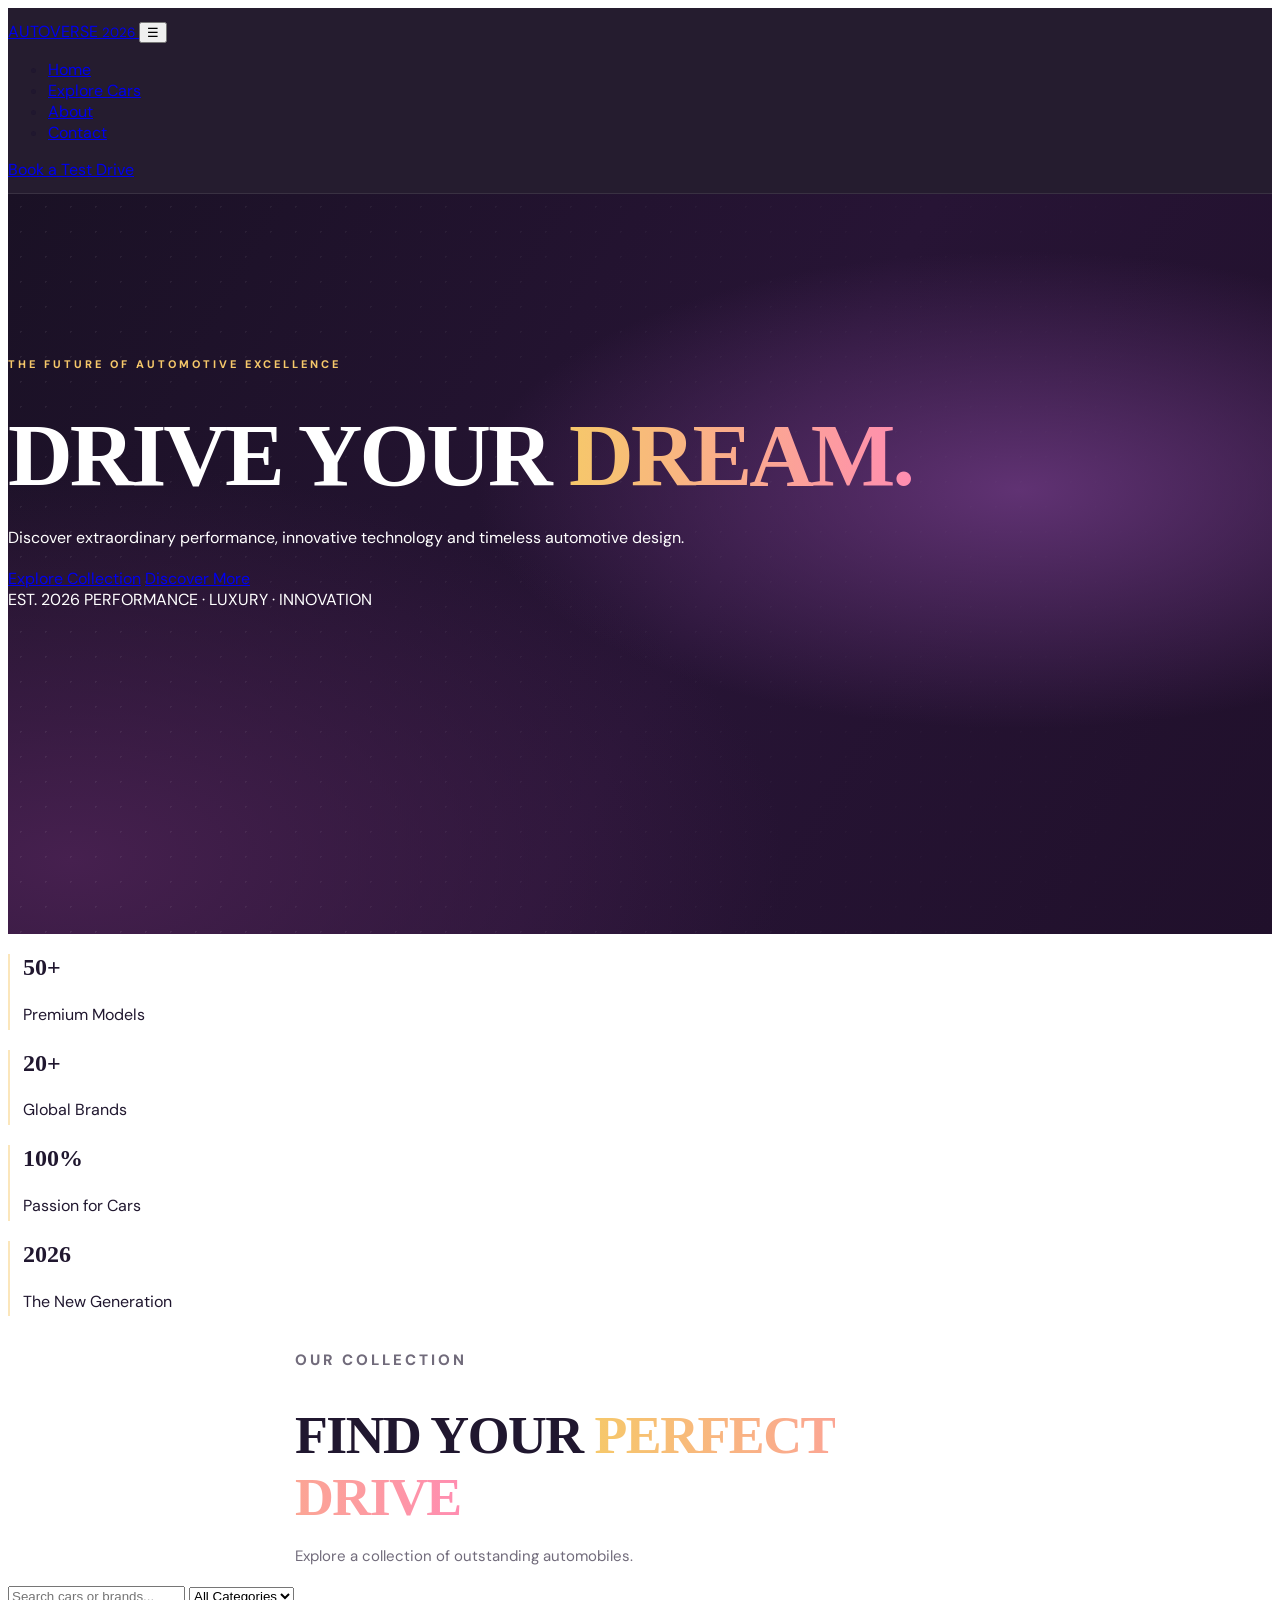
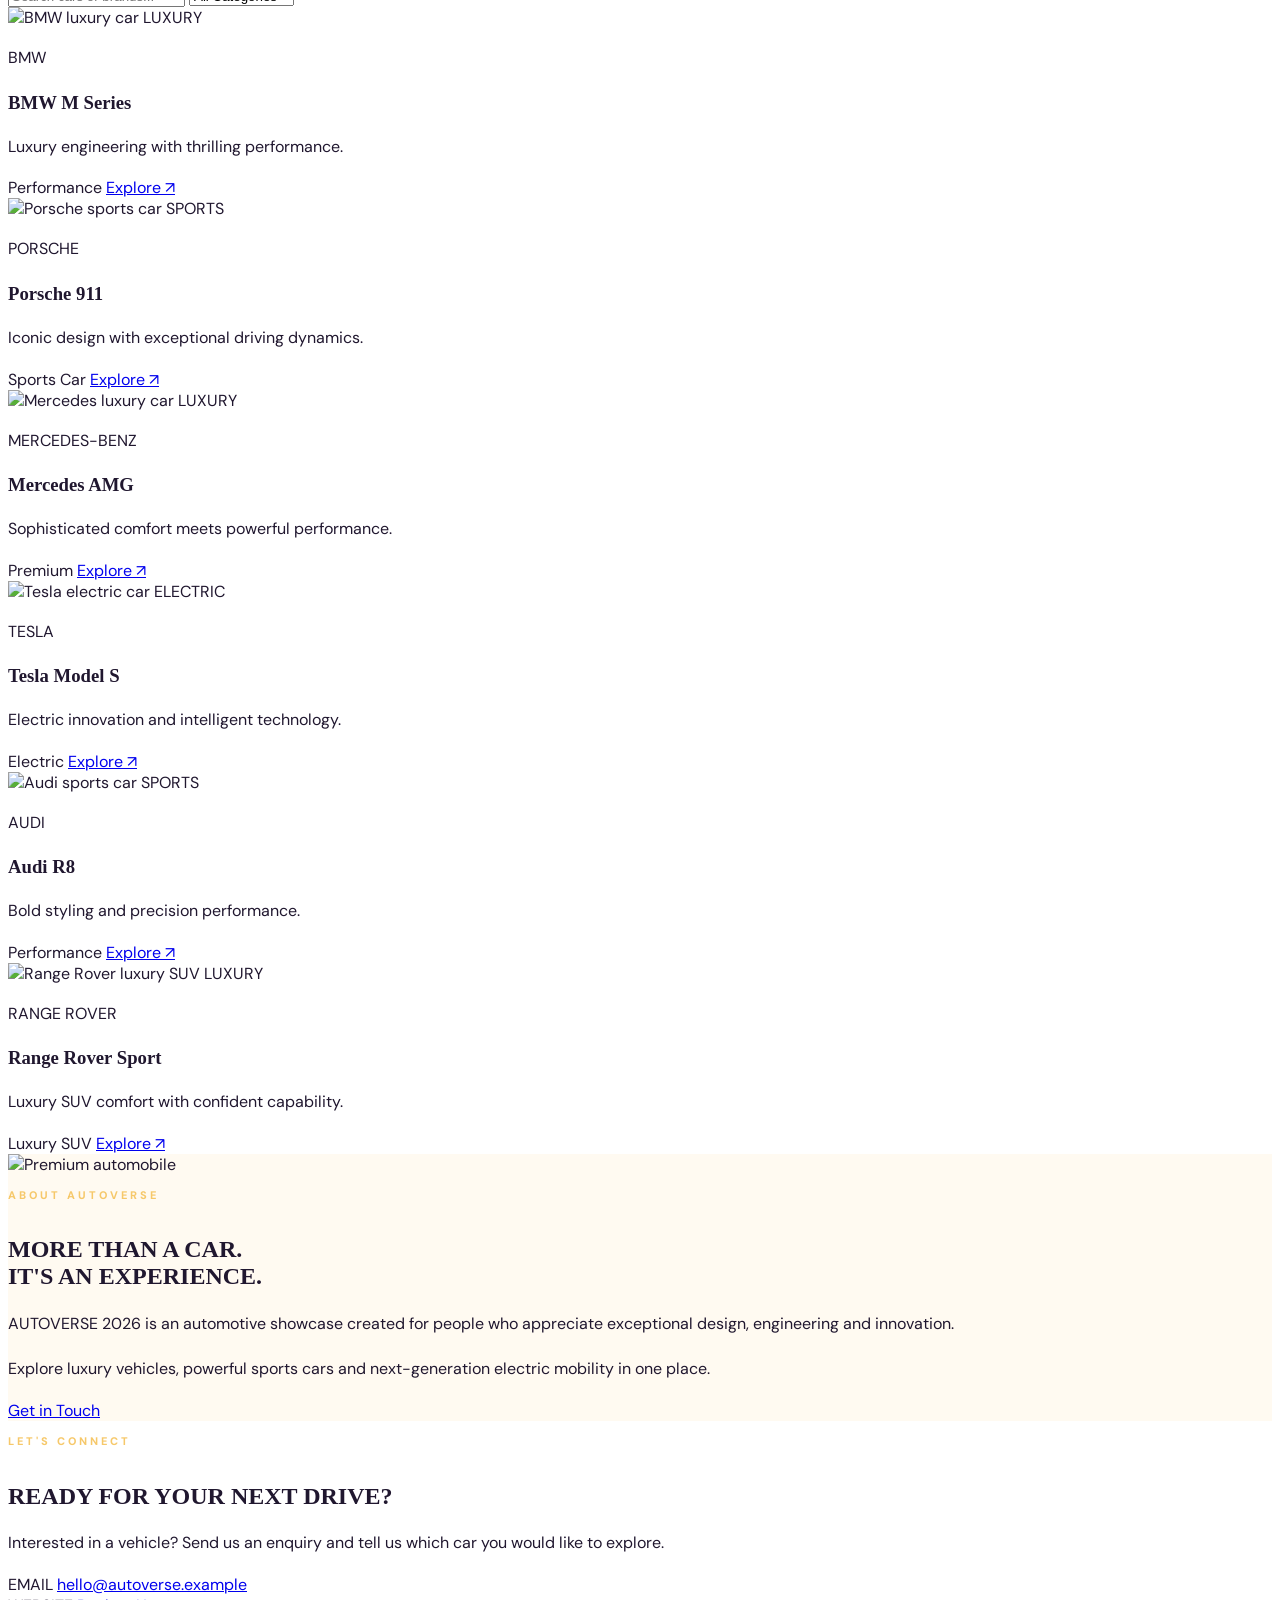
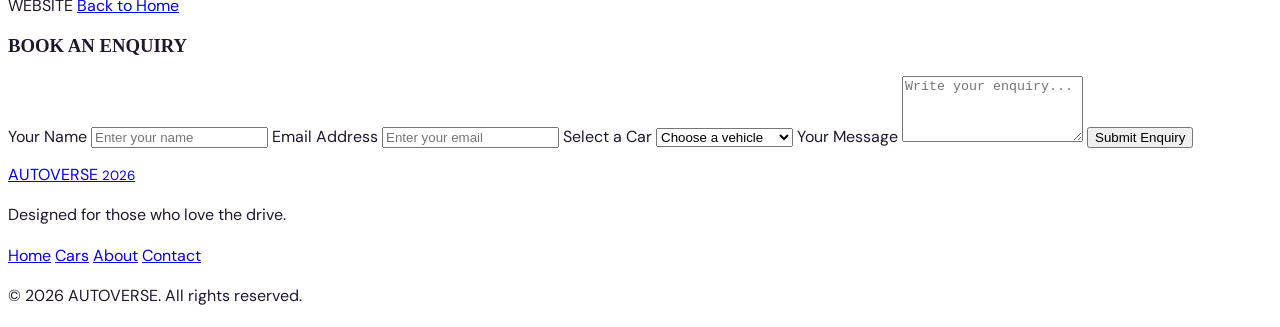
==== commit b9efe1bc: "commited car branch" ====
--- a/cars.html
+++ b/cars.html
@@ -2,1769 +2,366 @@
 <!DOCTYPE html>
 <html lang="en">
 <head>
-  <meta charset="UTF-8">
-  <meta name="viewport" content="width=device-width, initial-scale=1.0">
-
-  <meta name="description" content="AUTOVERSE 2026 - Explore supercars, electric vehicles, Formula 1, luxury cars, SUVs and the future of automobiles.">
-
-  <title>AUTOVERSE 2026 | The World of Cars</title>
-
-  <!-- Google Fonts -->
-  <link rel="preconnect" href="https://fonts.googleapis.com">
-  <link href="https://fonts.googleapis.com/css2?family=Orbitron:wght@400;500;600;700;800;900&family=Inter:wght@400;500;600;700;800&display=swap" rel="stylesheet">
-
-  <!-- Bootstrap CSS -->
-  <link href="https://cdn.jsdelivr.net/npm/bootstrap@5.3.3/dist/css/bootstrap.min.css" rel="stylesheet">
-
-  <!-- Bootstrap Icons -->
-  <link href="https://cdn.jsdelivr.net/npm/bootstrap-icons@1.11.3/font/bootstrap-icons.min.css" rel="stylesheet">
-
-  <!-- Custom CSS -->
-  <link rel="stylesheet" href="style.css">
+    <meta charset="UTF-8">
+    <meta name="viewport" content="width=device-width, initial-scale=1.0">
+    <meta name="description" content="Explore premium luxury, sports and electric cars at AUTOVERSE 2026.">
+
+    <title>AUTOVERSE 2026 | Discover Your Drive</title>
+
+    <link rel="preconnect" href="https://fonts.googleapis.com">
+    <link rel="preconnect" href="https://fonts.gstatic.com" crossorigin>
+    <link href="https://fonts.googleapis.com/css2?family=DM+Sans:wght@400;500;600;700&family=Orbitron:wght@500;600;700;800&display=swap" rel="stylesheet">
+
+    <link rel="stylesheet" href="style.css">
+    <link rel="stylesheet" href="additional.css">
 </head>
 
 <body>
 
-<!-- ==================================================
-     NAVIGATION BAR AND CUSTOM LOGO
-================================================== -->
-
-<nav class="navbar navbar-expand-lg navbar-dark fixed-top">
-  <div class="container">
-
-    <a class="navbar-brand logo-area" href="#home">
-
-      <span class="logo-icon">
-        <i class="bi bi-speedometer2"></i>
-      </span>
-
-      <span class="logo-text">
-        AUTO<span>VERSE</span>
-        <small>THE WORLD OF CARS · 2026</small>
-      </span>
-
-    </a>
-
-    <button class="navbar-toggler"
-      type="button"
-      data-bs-toggle="collapse"
-      data-bs-target="#mainNavigation"
-      aria-label="Toggle navigation">
-
-      <span class="navbar-toggler-icon"></span>
-
-    </button>
-
-    <div class="collapse navbar-collapse" id="mainNavigation">
-
-      <ul class="navbar-nav ms-auto align-items-lg-center">
-
-        <li class="nav-item">
-          <a class="nav-link" href="#home">Home</a>
-        </li>
-
-        <li class="nav-item">
-          <a class="nav-link" href="#categories">Categories</a>
-        </li>
-
-        <li class="nav-item">
-          <a class="nav-link" href="#featured">Cars</a>
-        </li>
-
-        <li class="nav-item">
-          <a class="nav-link" href="#formula1">Formula 1</a>
-        </li>
-
-        <li class="nav-item">
-          <a class="nav-link" href="#gallery">Gallery</a>
-        </li>
-
-        <li class="nav-item">
-          <a class="nav-link" href="#about">About</a>
-        </li>
-
-        <li class="nav-item ms-lg-3">
-          <a class="nav-contact" href="#contact">
-            Contact <i class="bi bi-arrow-up-right"></i>
-          </a>
-        </li>
-
-      </ul>
+<header class="header" id="top">
+    <nav class="navbar container">
+
+        <a href="#home" class="logo">
+            AUTO<span>VERSE</span>
+            <small>2026</small>
+        </a>
+
+        <button class="menu-toggle" id="menuToggle"
+                aria-label="Toggle navigation"
+                aria-expanded="false">
+            ☰
+        </button>
+
+        <ul class="nav-links" id="navLinks">
+            <li><a href="#home">Home</a></li>
+            <li><a href="#cars">Explore Cars</a></li>
+            <li><a href="#about">About</a></li>
+            <li><a href="#contact">Contact</a></li>
+        </ul>
+
+        <a href="#contact" class="nav-button">Book a Test Drive</a>
+
+    </nav>
+</header>
+
+<main>
+
+    <!-- HERO SECTION -->
+
+    <section class="hero" id="home">
+        <div class="hero-overlay"></div>
+
+        <div class="hero-content container">
+            <p class="eyebrow">THE FUTURE OF AUTOMOTIVE EXCELLENCE</p>
+
+            <h1>DRIVE YOUR <span>DREAM.</span></h1>
+
+            <p class="hero-description">
+                Discover extraordinary performance, innovative technology
+                and timeless automotive design.
+            </p>
+
+            <div class="hero-buttons">
+                <a href="#cars" class="primary-button">Explore Collection</a>
+                <a href="#about" class="secondary-button">Discover More</a>
+            </div>
+        </div>
+
+        <div class="hero-bottom container">
+            <span>EST. 2026</span>
+            <span>PERFORMANCE · LUXURY · INNOVATION</span>
+        </div>
+    </section>
+
+    <!-- STATISTICS -->
+
+    <section class="stats-section">
+        <div class="container stats-grid">
+
+            <div class="stat">
+                <h2>50+</h2>
+                <p>Premium Models</p>
+            </div>
+
+            <div class="stat">
+                <h2>20+</h2>
+                <p>Global Brands</p>
+            </div>
+
+            <div class="stat">
+                <h2>100%</h2>
+                <p>Passion for Cars</p>
+            </div>
+
+            <div class="stat">
+                <h2>2026</h2>
+                <p>The New Generation</p>
+            </div>
+
+        </div>
+    </section>
+
+    <!-- CARS SECTION -->
+
+    <section class="cars-section section-padding" id="cars">
+        <div class="container">
+
+            <div class="section-heading">
+                <p class="eyebrow">OUR COLLECTION</p>
+                <h2>FIND YOUR <span>PERFECT DRIVE</span></h2>
+                <p>Explore a collection of outstanding automobiles.</p>
+            </div>
+
+            <div class="filter-area">
+
+                <input
+                    type="search"
+                    id="carSearch"
+                    placeholder="Search cars or brands..."
+                    aria-label="Search cars"
+                >
+
+                <select id="categoryFilter" aria-label="Filter cars">
+                    <option value="all">All Categories</option>
+                    <option value="luxury">Luxury</option>
+                    <option value="sports">Sports</option>
+                    <option value="electric">Electric</option>
+                </select>
+
+            </div>
+
+            <div class="cars-grid" id="carsGrid">
+
+                <article class="car-card" data-category="luxury">
+                    <div class="car-image">
+                        <img src="https://images.unsplash.com/photo-1555215695-3004980ad54e?auto=format&fit=crop&w=1000&q=85" alt="BMW luxury car" loading="lazy">
+                        <span class="car-tag">LUXURY</span>
+                    </div>
+                    <div class="car-info">
+                        <p class="car-brand">BMW</p>
+                        <h3>BMW M Series</h3>
+                        <p class="car-description">Luxury engineering with thrilling performance.</p>
+                        <div class="car-footer">
+                            <span>Performance</span>
+                            <a href="https://www.bmw.com/" target="_blank" rel="noopener noreferrer">Explore ↗</a>
+                        </div>
+                    </div>
+                </article>
+
+                <article class="car-card" data-category="sports">
+                    <div class="car-image">
+                        <img src="https://images.unsplash.com/photo-1503376780353-7e6692767b70?auto=format&fit=crop&w=1000&q=85" alt="Porsche sports car" loading="lazy">
+                        <span class="car-tag">SPORTS</span>
+                    </div>
+                    <div class="car-info">
+                        <p class="car-brand">PORSCHE</p>
+                        <h3>Porsche 911</h3>
+                        <p class="car-description">Iconic design with exceptional driving dynamics.</p>
+                        <div class="car-footer">
+                            <span>Sports Car</span>
+                            <a href="https://www.porsche.com/" target="_blank" rel="noopener noreferrer">Explore ↗</a>
+                        </div>
+                    </div>
+                </article>
+
+                <article class="car-card" data-category="luxury">
+                    <div class="car-image">
+                        <img src="https://images.unsplash.com/photo-1618843479313-40f8afb4b4d8?auto=format&fit=crop&w=1000&q=85" alt="Mercedes luxury car" loading="lazy">
+                        <span class="car-tag">LUXURY</span>
+                    </div>
+                    <div class="car-info">
+                        <p class="car-brand">MERCEDES-BENZ</p>
+                        <h3>Mercedes AMG</h3>
+                        <p class="car-description">Sophisticated comfort meets powerful performance.</p>
+                        <div class="car-footer">
+                            <span>Premium</span>
+                            <a href="https://www.mercedes-benz.com/" target="_blank" rel="noopener noreferrer">Explore ↗</a>
+                        </div>
+                    </div>
+                </article>
+
+                <article class="car-card" data-category="electric">
+                    <div class="car-image">
+                        <img src="https://images.unsplash.com/photo-1560958089-b8a1929cea89?auto=format&fit=crop&w=1000&q=85" alt="Tesla electric car" loading="lazy">
+                        <span class="car-tag">ELECTRIC</span>
+                    </div>
+                    <div class="car-info">
+                        <p class="car-brand">TESLA</p>
+                        <h3>Tesla Model S</h3>
+                        <p class="car-description">Electric innovation and intelligent technology.</p>
+                        <div class="car-footer">
+                            <span>Electric</span>
+                            <a href="https://www.tesla.com/" target="_blank" rel="noopener noreferrer">Explore ↗</a>
+                        </div>
+                    </div>
+                </article>
+
+                <article class="car-card" data-category="sports">
+                    <div class="car-image">
+                        <img src="https://images.unsplash.com/photo-1544829099-b9a0c07fad1a?auto=format&fit=crop&w=1000&q=85" alt="Audi sports car" loading="lazy">
+                        <span class="car-tag">SPORTS</span>
+                    </div>
+                    <div class="car-info">
+                        <p class="car-brand">AUDI</p>
+                        <h3>Audi R8</h3>
+                        <p class="car-description">Bold styling and precision performance.</p>
+                        <div class="car-footer">
+                            <span>Performance</span>
+                            <a href="https://www.audi.com/" target="_blank" rel="noopener noreferrer">Explore ↗</a>
+                        </div>
+                    </div>
+                </article>
+
+                <article class="car-card" data-category="luxury">
+                    <div class="car-image">
+                        <img src="https://images.unsplash.com/photo-1631295868223-63265b40d9e4?auto=format&fit=crop&w=1000&q=85" alt="Range Rover luxury SUV" loading="lazy">
+                        <span class="car-tag">LUXURY</span>
+                    </div>
+                    <div class="car-info">
+                        <p class="car-brand">RANGE ROVER</p>
+                        <h3>Range Rover Sport</h3>
+                        <p class="car-description">Luxury SUV comfort with confident capability.</p>
+                        <div class="car-footer">
+                            <span>Luxury SUV</span>
+                            <a href="https://www.landrover.com/" target="_blank" rel="noopener noreferrer">Explore ↗</a>
+                        </div>
+                    </div>
+                </article>
+
+            </div>
+
+            <p id="noResults" class="no-results" hidden>
+                No cars found. Try another search or category.
+            </p>
+
+        </div>
+    </section>
+
+    <!-- ABOUT SECTION -->
+
+    <section class="about-section section-padding" id="about">
+        <div class="container about-grid">
+
+            <div class="about-image">
+                <img src="https://images.unsplash.com/photo-1492144534655-ae79c964c9d7?auto=format&fit=crop&w=1200&q=85" alt="Premium automobile" loading="lazy">
+            </div>
+
+            <div class="about-content">
+                <p class="eyebrow">ABOUT AUTOVERSE</p>
+
+                <h2>MORE THAN A CAR.<br><span>IT'S AN EXPERIENCE.</span></h2>
+
+                <p>
+                    AUTOVERSE 2026 is an automotive showcase created
+                    for people who appreciate exceptional design,
+                    engineering and innovation.
+                </p>
+
+                <p>
+                    Explore luxury vehicles, powerful sports cars and
+                    next-generation electric mobility in one place.
+                </p>
+
+                <a href="#contact" class="primary-button">Get in Touch</a>
+            </div>
+
+        </div>
+    </section>
+
+    <!-- CONTACT SECTION -->
+
+    <section class="contact-section section-padding" id="contact">
+        <div class="container contact-grid">
+
+            <div class="contact-info">
+                <p class="eyebrow">LET'S CONNECT</p>
+
+                <h2>READY FOR YOUR <span>NEXT DRIVE?</span></h2>
+
+                <p>
+                    Interested in a vehicle? Send us an enquiry and
+                    tell us which car you would like to explore.
+                </p>
+
+                <div class="contact-detail">
+                    <span>EMAIL</span>
+                    <a href="mailto:hello@autoverse.example">
+                        hello@autoverse.example
+                    </a>
+                </div>
+
+                <div class="contact-detail">
+                    <span>WEBSITE</span>
+                    <a href="#home">Back to Home</a>
+                </div>
+            </div>
+
+            <form class="contact-form" id="contactForm">
+
+                <h3>BOOK AN ENQUIRY</h3>
+
+                <label for="name">Your Name</label>
+                <input type="text" id="name" name="name"
+                       placeholder="Enter your name" required>
+
+                <label for="email">Email Address</label>
+                <input type="email" id="email" name="email"
+                       placeholder="Enter your email" required>
+
+                <label for="carChoice">Select a Car</label>
+                <select id="carChoice" name="carChoice" required>
+                    <option value="">Choose a vehicle</option>
+                    <option value="BMW M Series">BMW M Series</option>
+                    <option value="Porsche 911">Porsche 911</option>
+                    <option value="Mercedes AMG">Mercedes AMG</option>
+                    <option value="Tesla Model S">Tesla Model S</option>
+                    <option value="Audi R8">Audi R8</option>
+                    <option value="Range Rover Sport">Range Rover Sport</option>
+                </select>
+
+                <label for="message">Your Message</label>
+                <textarea id="message" name="message"
+                          rows="4" placeholder="Write your enquiry..."></textarea>
+
+                <button type="submit" class="primary-button form-button">
+                    Submit Enquiry
+                </button>
+
+                <p id="formMessage" class="form-message" role="status"></p>
+
+            </form>
+
+        </div>
+    </section>
+
+</main>
+
+<!-- FOOTER -->
+
+<footer class="footer">
+    <div class="container footer-content">
+
+        <a href="#home" class="logo">
+            AUTO<span>VERSE</span>
+            <small>2026</small>
+        </a>
+
+        <p>Designed for those who love the drive.</p>
+
+        <div class="footer-links">
+            <a href="#home">Home</a>
+            <a href="#cars">Cars</a>
+            <a href="#about">About</a>
+            <a href="#contact">Contact</a>
+        </div>
+
+        <p class="copyright">
+            &copy; <span id="currentYear">2026</span>
+            AUTOVERSE. All rights reserved.
+        </p>
 
     </div>
-  </div>
-</nav>
-
-
-<!-- ==================================================
-     HOME / HERO SECTION
-================================================== -->
-
-<header class="hero-section" id="home">
-
-  <div class="hero-overlay"></div>
-
-  <div class="hero-content container">
-
-    <div class="hero-label">
-      <span class="pulse-dot"></span>
-      WELCOME TO THE AUTOMOTIVE UNIVERSE
-    </div>
-
-    <h1>
-      DRIVE THE<br>
-      <span>FUTURE.</span>
-    </h1>
-
-    <p class="hero-description">
-      Discover the machines that move the world.
-      From powerful supercars and Formula 1 racers
-      to intelligent electric vehicles and luxury automobiles.
-    </p>
-
-    <div class="hero-buttons">
-
-      <a href="#featured" class="btn-primary-custom">
-        EXPLORE CARS
-        <i class="bi bi-arrow-right"></i>
-      </a>
-
-      <a href="#about" class="btn-outline-custom">
-        DISCOVER AUTOVERSE
-      </a>
-
-    </div>
-
-    <div class="hero-bottom-info">
-
-      <div>
-        <strong>01</strong>
-        <span>PERFORMANCE</span>
-      </div>
-
-      <div>
-        <strong>02</strong>
-        <span>INNOVATION</span>
-      </div>
-
-      <div>
-        <strong>03</strong>
-        <span>PASSION</span>
-      </div>
-
-    </div>
-
-  </div>
-
-  <div class="hero-scroll">
-    SCROLL TO EXPLORE
-    <i class="bi bi-arrow-down"></i>
-  </div>
-
-</header>
-
-
-<!-- ==================================================
-     INTRODUCTION
-================================================== -->
-
-<section class="intro-section section-padding">
-
-  <div class="container">
-
-    <div class="row align-items-center g-5">
-
-      <div class="col-lg-6">
-
-        <span class="section-label">MORE THAN JUST MACHINES</span>
-
-        <h2 class="section-title">
-          A WORLD BUILT<br>
-          FOR <span>CAR LOVERS.</span>
-        </h2>
-
-        <p class="section-description">
-          Automobiles are more than a way to travel.
-          They represent engineering, creativity, freedom,
-          performance and technological progress.
-        </p>
-
-        <p class="section-description">
-          AUTOVERSE brings together the entire automobile
-          universe in one place. Explore different types
-          of cars, discover their technology and learn
-          how the automotive industry has evolved.
-        </p>
-
-        <a href="#categories" class="text-link">
-          EXPLORE THE UNIVERSE
-          <i class="bi bi-arrow-right"></i>
-        </a>
-
-      </div>
-
-      <div class="col-lg-6">
-
-        <div class="intro-image">
-
-          <img
-            src="https://images.unsplash.com/photo-1492144534655-ae79c964c9d7?auto=format&fit=crop&w=1200&q=85"
-            alt="Modern sports car">
-
-          <div class="intro-image-caption">
-            ENGINEERING MEETS EMOTION
-          </div>
-
-        </div>
-
-      </div>
-
-    </div>
-
-  </div>
-
-</section>
-
-
-<!-- ==================================================
-     AUTOMOBILE STATISTICS
-================================================== -->
-
-<section class="stats-section">
-
-  <div class="container">
-
-    <div class="row text-center g-4">
-
-      <div class="col-6 col-lg-3">
-        <div class="stat-box">
-          <i class="bi bi-car-front-fill"></i>
-          <h3>01</h3>
-          <p>EVERY TYPE OF CAR</p>
-        </div>
-      </div>
-
-      <div class="col-6 col-lg-3">
-        <div class="stat-box">
-          <i class="bi bi-lightning-charge-fill"></i>
-          <h3>EV</h3>
-          <p>ELECTRIC REVOLUTION</p>
-        </div>
-      </div>
-
-      <div class="col-6 col-lg-3">
-        <div class="stat-box">
-          <i class="bi bi-speedometer"></i>
-          <h3>F1</h3>
-          <p>MOTORSPORT WORLD</p>
-        </div>
-      </div>
-
-      <div class="col-6 col-lg-3">
-        <div class="stat-box">
-          <i class="bi bi-gear-wide-connected"></i>
-          <h3>2026</h3>
-          <p>FUTURE TECHNOLOGY</p>
-        </div>
-      </div>
-
-    </div>
-
-  </div>
-
-</section>
-
-
-<!-- ==================================================
-     CAR CATEGORIES
-================================================== -->
-
-<section class="categories-section section-padding" id="categories">
-
-  <div class="container">
-
-    <div class="section-heading">
-
-      <div>
-        <span class="section-label">EXPLORE THE AUTOMOTIVE WORLD</span>
-        <h2 class="section-title">
-          CAR <span>CATEGORIES.</span>
-        </h2>
-      </div>
-
-      <p>
-        Every category has its own identity,
-        engineering and purpose.
-      </p>
-
-    </div>
-
-    <div class="row g-4">
-
-      <!-- Sports Cars -->
-      <div class="col-md-6 col-lg-4">
-
-        <a href="#featured" class="category-card">
-
-          <img
-            src="https://images.unsplash.com/photo-1503376780353-7e6692767b70?auto=format&fit=crop&w=900&q=85"
-            alt="Porsche sports car">
-
-          <div class="category-overlay">
-
-            <span>01 / PERFORMANCE</span>
-            <h3>Sports Cars</h3>
-            <p>Speed, power and driving excitement.</p>
-
-            <i class="bi bi-arrow-up-right"></i>
-
-          </div>
-
-        </a>
-
-      </div>
-
-
-      <!-- Electric Cars -->
-      <div class="col-md-6 col-lg-4">
-
-        <a href="#electric" class="category-card">
-
-          <img
-            src="https://images.unsplash.com/photo-1560958089-b8a1929cea89?auto=format&fit=crop&w=900&q=85"
-            alt="Electric car">
-
-          <div class="category-overlay">
-
-            <span>02 / ELECTRIC MOBILITY</span>
-            <h3>Electric Cars</h3>
-            <p>Battery-powered mobility and innovation.</p>
-
-            <i class="bi bi-arrow-up-right"></i>
-
-          </div>
-
-        </a>
-
-      </div>
-
-
-      <!-- Formula 1 -->
-      <div class="col-md-6 col-lg-4">
-
-        <a href="#formula1" class="category-card">
-
-          <img
-            src="https://images.unsplash.com/photo-1532906619279-a4b7267faa66?auto=format&fit=crop&w=900&q=85"
-            alt="Formula racing car">
-
-          <div class="category-overlay">
-
-            <span>03 / MOTORSPORT</span>
-            <h3>Formula 1</h3>
-            <p>The highest level of racing technology.</p>
-
-            <i class="bi bi-arrow-up-right"></i>
-
-          </div>
-
-        </a>
-
-      </div>
-
-
-      <!-- Luxury Cars -->
-      <div class="col-md-6 col-lg-4">
-
-        <a href="#featured" class="category-card">
-
-          <img
-            src="https://images.unsplash.com/photo-1507136566006-cfc505b114fc?auto=format&fit=crop&w=900&q=85"
-            alt="Luxury automobile">
-
-          <div class="category-overlay">
-
-            <span>04 / ELEGANCE</span>
-            <h3>Luxury Cars</h3>
-            <p>Comfort, craftsmanship and prestige.</p>
-
-            <i class="bi bi-arrow-up-right"></i>
-
-          </div>
-
-        </a>
-
-      </div>
-
-
-      <!-- SUVs -->
-      <div class="col-md-6 col-lg-4">
-
-        <a href="#featured" class="category-card">
-
-          <img
-            src="https://images.unsplash.com/photo-1519641471654-76ce0107ad1b?auto=format&fit=crop&w=900&q=85"
-            alt="SUV vehicle">
-
-          <div class="category-overlay">
-
-            <span>05 / ADVENTURE</span>
-            <h3>SUVs & Family Cars</h3>
-            <p>Space, versatility and everyday comfort.</p>
-
-            <i class="bi bi-arrow-up-right"></i>
-
-          </div>
-
-        </a>
-
-      </div>
-
-
-      <!-- Classic Cars -->
-      <div class="col-md-6 col-lg-4">
-
-        <a href="#gallery" class="category-card">
-
-          <img
-            src="https://images.unsplash.com/photo-1503736334956-4c8f8e92946d?auto=format&fit=crop&w=900&q=85"
-            alt="Classic automobile">
-
-          <div class="category-overlay">
-
-            <span>06 / HERITAGE</span>
-            <h3>Classic Cars</h3>
-            <p>Legendary designs from automotive history.</p>
-
-            <i class="bi bi-arrow-up-right"></i>
-
-          </div>
-
-        </a>
-
-      </div>
-
-    </div>
-
-  </div>
-
-</section>
-
-
-<!-- ==================================================
-     FEATURED CARS AND SEARCH
-================================================== -->
-
-<section class="featured-section section-padding" id="featured">
-
-  <div class="container">
-
-    <div class="section-heading">
-
-      <div>
-        <span class="section-label">THE MACHINES WE ADMIRE</span>
-        <h2 class="section-title">
-          FEATURED <span>CARS.</span>
-        </h2>
-      </div>
-
-      <p>
-        Discover iconic and modern automobiles
-        from around the world.
-      </p>
-
-    </div>
-
-
-    <!-- Car Search -->
-    <div class="car-search">
-
-      <i class="bi bi-search"></i>
-
-      <input
-        type="search"
-        id="carSearch"
-        placeholder="Search cars, brands or categories..."
-        aria-label="Search cars">
-
-    </div>
-
-
-    <!-- Category Filter -->
-    <div class="filter-buttons">
-
-      <button class="filter-btn active" data-filter="all">
-        ALL CARS
-      </button>
-
-      <button class="filter-btn" data-filter="sports">
-        SPORTS
-      </button>
-
-      <button class="filter-btn" data-filter="electric">
-        ELECTRIC
-      </button>
-
-      <button class="filter-btn" data-filter="luxury">
-        LUXURY
-      </button>
-
-      <button class="filter-btn" data-filter="suv">
-        SUV
-      </button>
-
-      <button class="filter-btn" data-filter="f1">
-        RACING
-      </button>
-
-    </div>
-
-
-    <!-- Car Cards -->
-    <div class="row g-4" id="carGrid">
-
-
-      <!-- Porsche 911 -->
-      <div class="col-md-6 col-lg-4 car-item" data-category="sports luxury">
-
-        <div class="car-card">
-
-          <div class="car-image">
-
-            <img
-              src="https://images.unsplash.com/photo-1503376780353-7e6692767b70?auto=format&fit=crop&w=900&q=85"
-              alt="Porsche 911">
-
-            <span class="car-badge">SPORTS CAR</span>
-
-          </div>
-
-          <div class="car-details">
-
-            <span class="car-brand">PORSCHE</span>
-
-            <h3>911 Carrera</h3>
-
-            <p>
-              A legendary sports car known for
-              precision engineering and performance.
-            </p>
-
-            <div class="car-specs">
-              <span><i class="bi bi-fuel-pump"></i> Petrol</span>
-              <span><i class="bi bi-gear"></i> RWD / AWD variants</span>
-            </div>
-
-            <a
-              href="https://www.porsche.com/"
-              target="_blank"
-              rel="noopener"
-              class="car-link">
-              EXPLORE MODEL <i class="bi bi-arrow-right"></i>
-            </a>
-
-          </div>
-
-        </div>
-
-      </div>
-
-
-      <!-- Tesla Model S -->
-      <div class="col-md-6 col-lg-4 car-item" data-category="electric luxury">
-
-        <div class="car-card">
-
-          <div class="car-image">
-
-            <img
-              src="https://images.unsplash.com/photo-1560958089-b8a1929cea89?auto=format&fit=crop&w=900&q=85"
-              alt="Tesla electric car">
-
-            <span class="car-badge electric-badge">ELECTRIC</span>
-
-          </div>
-
-          <div class="car-details">
-
-            <span class="car-brand">TESLA</span>
-
-            <h3>Model S</h3>
-
-            <p>
-              An all-electric luxury sedan focused
-              on technology and acceleration.
-            </p>
-
-            <div class="car-specs">
-              <span><i class="bi bi-lightning-charge"></i> Electric</span>
-              <span><i class="bi bi-cpu"></i> Digital technology</span>
-            </div>
-
-            <a
-              href="https://www.tesla.com/"
-              target="_blank"
-              rel="noopener"
-              class="car-link">
-              EXPLORE MODEL <i class="bi bi-arrow-right"></i>
-            </a>
-
-          </div>
-
-        </div>
-
-      </div>
-
-
-      <!-- Lamborghini -->
-      <div class="col-md-6 col-lg-4 car-item" data-category="sports luxury">
-
-        <div class="car-card">
-
-          <div class="car-image">
-
-            <img
-              src="https://images.unsplash.com/photo-1511919884226-fd3cad34687c?auto=format&fit=crop&w=900&q=85"
-              alt="Lamborghini supercar">
-
-            <span class="car-badge">SUPERCAR</span>
-
-          </div>
-
-          <div class="car-details">
-
-            <span class="car-brand">LAMBORGHINI</span>
-
-            <h3>Revuelto</h3>
-
-            <p>
-              A high-performance hybrid supercar
-              combining electric assistance and a V12 engine.
-            </p>
-
-            <div class="car-specs">
-              <span><i class="bi bi-fuel-pump"></i> Hybrid</span>
-              <span><i class="bi bi-speedometer2"></i> Performance</span>
-            </div>
-
-            <a
-              href="https://www.lamborghini.com/"
-              target="_blank"
-              rel="noopener"
-              class="car-link">
-              EXPLORE MODEL <i class="bi bi-arrow-right"></i>
-            </a>
-
-          </div>
-
-        </div>
-
-      </div>
-
-
-      <!-- BMW -->
-      <div class="col-md-6 col-lg-4 car-item" data-category="luxury sports">
-
-        <div class="car-card">
-
-          <div class="car-image">
-
-            <img
-              src="https://images.unsplash.com/photo-1555215695-3004980ad54e?auto=format&fit=crop&w=900&q=85"
-              alt="BMW automobile">
-
-            <span class="car-badge">LUXURY</span>
-
-          </div>
-
-          <div class="car-details">
-
-            <span class="car-brand">BMW</span>
-
-            <h3>BMW M Series</h3>
-
-            <p>
-              Performance-oriented cars that combine
-              dynamic handling with premium interiors.
-            </p>
-
-            <div class="car-specs">
-              <span><i class="bi bi-fuel-pump"></i> Petrol / Hybrid</span>
-              <span><i class="bi bi-gear"></i> Performance</span>
-            </div>
-
-            <a
-              href="https://www.bmw.com/"
-              target="_blank"
-              rel="noopener"
-              class="car-link">
-              EXPLORE MODEL <i class="bi bi-arrow-right"></i>
-            </a>
-
-          </div>
-
-        </div>
-
-      </div>
-
-
-      <!-- Range Rover -->
-      <div class="col-md-6 col-lg-4 car-item" data-category="suv luxury">
-
-        <div class="car-card">
-
-          <div class="car-image">
-
-            <img
-              src="https://images.unsplash.com/photo-1519641471654-76ce0107ad1b?auto=format&fit=crop&w=900&q=85"
-              alt="Luxury SUV">
-
-            <span class="car-badge">SUV</span>
-
-          </div>
-
-          <div class="car-details">
-
-            <span class="car-brand">LAND ROVER</span>
-
-            <h3>Range Rover</h3>
-
-            <p>
-              A luxury SUV designed for comfort,
-              capability and premium travel.
-            </p>
-
-            <div class="car-specs">
-              <span><i class="bi bi-fuel-pump"></i> Multiple powertrains</span>
-              <span><i class="bi bi-car-front"></i> SUV</span>
-            </div>
-
-            <a
-              href="https://www.landrover.com/"
-              target="_blank"
-              rel="noopener"
-              class="car-link">
-              EXPLORE MODEL <i class="bi bi-arrow-right"></i>
-            </a>
-
-          </div>
-
-        </div>
-
-      </div>
-
-
-      <!-- Mercedes -->
-      <div class="col-md-6 col-lg-4 car-item" data-category="luxury">
-
-        <div class="car-card">
-
-          <div class="car-image">
-
-            <img
-              src="https://images.unsplash.com/photo-1618843479313-40f8afb4b4d8?auto=format&fit=crop&w=900&q=85"
-              alt="Mercedes luxury automobile">
-
-            <span class="car-badge">LUXURY</span>
-
-          </div>
-
-          <div class="car-details">
-
-            <span class="car-brand">MERCEDES-BENZ</span>
-
-            <h3>S-Class</h3>
-
-            <p>
-              A premium sedan famous for its
-              comfort, technology and refinement.
-            </p>
-
-            <div class="car-specs">
-              <span><i class="bi bi-fuel-pump"></i> Petrol / Hybrid</span>
-              <span><i class="bi bi-stars"></i> Premium</span>
-            </div>
-
-            <a
-              href="https://www.mercedes-benz.com/"
-              target="_blank"
-              rel="noopener"
-              class="car-link">
-              EXPLORE MODEL <i class="bi bi-arrow-right"></i>
-            </a>
-
-          </div>
-
-        </div>
-
-      </div>
-
-
-      <!-- Mahindra BE 6 -->
-      <div class="col-md-6 col-lg-4 car-item" data-category="electric suv">
-
-        <div class="car-card">
-
-          <div class="car-image">
-
-            <img
-              src="https://images.unsplash.com/photo-1593941707882-a5bba14938c7?auto=format&fit=crop&w=900&q=85"
-              alt="Modern electric vehicle">
-
-            <span class="car-badge electric-badge">ELECTRIC</span>
-
-          </div>
-
-          <div class="car-details">
-
-            <span class="car-brand">MAHINDRA</span>
-
-            <h3>BE 6 SPORTEQ</h3>
-
-            <p>
-              An Indian electric SUV series with
-              a sporty design and technology-focused cabin.
-            </p>
-
-            <div class="car-specs">
-              <span><i class="bi bi-lightning-charge"></i> Electric</span>
-              <span><i class="bi bi-cpu"></i> Connected cockpit</span>
-            </div>
-
-            <a
-              href="https://auto.mahindra.com/"
-              target="_blank"
-              rel="noopener"
-              class="car-link">
-              EXPLORE MODEL <i class="bi bi-arrow-right"></i>
-            </a>
-
-          </div>
-
-        </div>
-
-      </div>
-
-
-      <!-- Porsche Cayenne Electric -->
-      <div class="col-md-6 col-lg-4 car-item" data-category="electric suv luxury">
-
-        <div class="car-card">
-
-          <div class="car-image">
-
-            <img
-              src="https://images.unsplash.com/photo-1592198084033-aade902d1aae?auto=format&fit=crop&w=900&q=85"
-              alt="Premium electric SUV">
-
-            <span class="car-badge electric-badge">2026 EV</span>
-
-          </div>
-
-          <div class="car-details">
-
-            <span class="car-brand">PORSCHE</span>
-
-            <h3>Cayenne Electric</h3>
-
-            <p>
-              Porsche's all-electric addition to the Cayenne
-              family, introduced in India in September 2026.
-            </p>
-
-            <div class="car-specs">
-              <span><i class="bi bi-lightning-charge"></i> Electric</span>
-              <span><i class="bi bi-car-front"></i> Luxury SUV</span>
-            </div>
-
-            <a
-              href="https://www.porsche.com/"
-              target="_blank"
-              rel="noopener"
-              class="car-link">
-              EXPLORE MODEL <i class="bi bi-arrow-right"></i>
-            </a>
-
-          </div>
-
-        </div>
-
-      </div>
-
-
-      <!-- Formula 1 -->
-      <div class="col-md-6 col-lg-4 car-item" data-category="f1 sports">
-
-        <div class="car-card">
-
-          <div class="car-image">
-
-            <img
-              src="https://images.unsplash.com/photo-1532906619279-a4b7267faa66?auto=format&fit=crop&w=900&q=85"
-              alt="Formula racing car">
-
-            <span class="car-badge f1-badge">FORMULA 1</span>
-
-          </div>
-
-          <div class="car-details">
-
-            <span class="car-brand">FORMULA 1</span>
-
-            <h3>2026 F1 Generation</h3>
-
-            <p>
-              New-generation racing machines with
-              advanced hybrid power units and active aerodynamics.
-            </p>
-
-            <div class="car-specs">
-              <span><i class="bi bi-lightning-charge"></i> Hybrid</span>
-              <span><i class="bi bi-speedometer2"></i> Racing</span>
-            </div>
-
-            <a
-              href="https://www.formula1.com/en/page/2026-f1-regulations"
-              target="_blank"
-              rel="noopener"
-              class="car-link">
-              EXPLORE F1 <i class="bi bi-arrow-right"></i>
-            </a>
-
-          </div>
-
-        </div>
-
-      </div>
-
-    </div>
-
-    <p id="noCarsMessage" class="no-results" hidden>
-      No cars found. Try another search.
-    </p>
-
-  </div>
-
-</section>
-
-
-<!-- ==================================================
-     ELECTRIC CAR SECTION
-================================================== -->
-
-<section class="electric-section section-padding" id="electric">
-
-  <div class="container">
-
-    <div class="row align-items-center g-5">
-
-      <div class="col-lg-6">
-
-        <span class="section-label">THE NEXT GENERATION</span>
-
-        <h2 class="section-title">
-          THE FUTURE<br>
-          IS <span>ELECTRIC.</span>
-        </h2>
-
-        <p class="section-description">
-          Electric vehicles use electric motors powered by
-          rechargeable batteries instead of relying entirely
-          on conventional petrol or diesel engines.
-        </p>
-
-        <div class="electric-features">
-
-          <div>
-            <i class="bi bi-lightning-charge-fill"></i>
-            <div>
-              <strong>Electric Power</strong>
-              <small>Battery-powered propulsion.</small>
-            </div>
-          </div>
-
-          <div>
-            <i class="bi bi-battery-charging"></i>
-            <div>
-              <strong>Battery Technology</strong>
-              <small>Energy storage and charging innovation.</small>
-            </div>
-          </div>
-
-          <div>
-            <i class="bi bi-recycle"></i>
-            <div>
-              <strong>Energy Efficiency</strong>
-              <small>Efficient electric drive systems.</small>
-            </div>
-          </div>
-
-        </div>
-
-        <a href="https://www.iea.org/energy-system/transport/electric-vehicles"
-          target="_blank"
-          rel="noopener"
-          class="btn-primary-custom mt-4">
-          LEARN ABOUT EVs
-          <i class="bi bi-arrow-right"></i>
-        </a>
-
-      </div>
-
-      <div class="col-lg-6">
-
-        <div class="electric-image">
-
-          <img
-            src="https://images.unsplash.com/photo-1560958089-b8a1929cea89?auto=format&fit=crop&w=1200&q=85"
-            alt="Electric vehicle">
-
-          <div class="electric-image-label">
-            <i class="bi bi-lightning-charge-fill"></i>
-            ELECTRIC REVOLUTION
-          </div>
-
-        </div>
-
-      </div>
-
-    </div>
-
-  </div>
-
-</section>
-
-
-<!-- ==================================================
-     FORMULA 1 SECTION
-================================================== -->
-
-<section class="f1-section section-padding" id="formula1">
-
-  <div class="container">
-
-    <div class="f1-banner">
-
-      <div class="f1-content">
-
-        <span class="section-label">THE PINNACLE OF MOTORSPORT</span>
-
-        <h2>
-          FORMULA <span>1.</span>
-        </h2>
-
-        <p>
-          Precision. Speed. Strategy. Innovation.
-          Formula 1 combines world-class drivers,
-          advanced engineering and intense competition.
-        </p>
-
-        <a
-          href="https://www.formula1.com/"
-          target="_blank"
-          rel="noopener"
-          class="btn-primary-custom">
-          ENTER THE F1 WORLD
-          <i class="bi bi-arrow-right"></i>
-        </a>
-
-      </div>
-
-    </div>
-
-
-    <div class="row g-4 mt-4">
-
-      <div class="col-md-4">
-        <div class="f1-info-card">
-          <i class="bi bi-gear-wide-connected"></i>
-          <h3>Power Units</h3>
-          <p>
-            Hybrid power units combine an internal combustion
-            engine with electrical energy recovery and deployment.
-          </p>
-        </div>
-      </div>
-
-      <div class="col-md-4">
-        <div class="f1-info-card">
-          <i class="bi bi-wind"></i>
-          <h3>Aerodynamics</h3>
-          <p>
-            Wings, floors and airflow management help create
-            grip and reduce aerodynamic resistance.
-          </p>
-        </div>
-      </div>
-
-      <div class="col-md-4">
-        <div class="f1-info-card">
-          <i class="bi bi-flag-fill"></i>
-          <h3>Race Strategy</h3>
-          <p>
-            Pit stops, tyre choices, energy management
-            and driver decisions influence race outcomes.
-          </p>
-        </div>
-      </div>
-
-    </div>
-
-    <div class="f1-rules-box mt-5">
-
-      <span class="section-label">2026 REGULATION ERA</span>
-
-      <h3>NEW RULES. NEW MACHINES. NEW CHALLENGES.</h3>
-
-      <p>
-        The 2026 Formula 1 generation introduces redesigned
-        power units, greater electrical contribution, active
-        aerodynamics, advanced sustainable fuels and a
-        smaller, lighter car concept.
-      </p>
-
-      <a
-        href="https://www.formula1.com/en/page/2026-f1-regulations"
-        target="_blank"
-        rel="noopener">
-        READ OFFICIAL 2026 F1 REGULATIONS
-        <i class="bi bi-arrow-up-right"></i>
-      </a>
-
-    </div>
-
-  </div>
-
-</section>
-
-
-<!-- ==================================================
-     CAR TECHNOLOGY SECTION
-================================================== -->
-
-<section class="technology-section section-padding" id="technology">
-
-  <div class="container">
-
-    <div class="text-center section-heading">
-
-      <span class="section-label">BEHIND THE ENGINEERING</span>
-
-      <h2 class="section-title">
-        TECHNOLOGY THAT <span>MOVES US.</span>
-      </h2>
-
-      <p>
-        Explore the technologies that make modern automobiles safer,
-        smarter, faster and more efficient.
-      </p>
-
-    </div>
-
-    <div class="row g-4 mt-4">
-
-      <div class="col-md-6 col-lg-3">
-
-        <div class="tech-card">
-          <i class="bi bi-cpu"></i>
-          <h3>AI & Software</h3>
-          <p>
-            Intelligent systems, digital cockpits,
-            driver assistance and connected features.
-          </p>
-        </div>
-
-      </div>
-
-      <div class="col-md-6 col-lg-3">
-
-        <div class="tech-card">
-          <i class="bi bi-shield-check"></i>
-          <h3>Safety Systems</h3>
-          <p>
-            Airbags, braking technology,
-            stability control and driver assistance.
-          </p>
-        </div>
-
-      </div>
-
-      <div class="col-md-6 col-lg-3">
-
-        <div class="tech-card">
-          <i class="bi bi-battery-full"></i>
-          <h3>Battery Systems</h3>
-          <p>
-            Battery chemistry, charging,
-            energy management and electric motors.
-          </p>
-        </div>
-
-      </div>
-
-      <div class="col-md-6 col-lg-3">
-
-        <div class="tech-card">
-          <i class="bi bi-wind"></i>
-          <h3>Aerodynamics</h3>
-          <p>
-            Airflow, drag reduction, downforce
-            and vehicle efficiency.
-          </p>
-        </div>
-
-      </div>
-
-    </div>
-
-  </div>
-
-</section>
-
-
-<!-- ==================================================
-     AUTOMOTIVE HISTORY
-================================================== -->
-
-<section class="history-section section-padding" id="history">
-
-  <div class="container">
-
-    <div class="text-center section-heading">
-
-      <span class="section-label">A JOURNEY THROUGH TIME</span>
-
-      <h2 class="section-title">
-        THE EVOLUTION OF <span>CARS.</span>
-      </h2>
-
-      <p>
-        From the earliest automobiles to intelligent
-        electric and hybrid vehicles.
-      </p>
-
-    </div>
-
-    <div class="history-timeline">
-
-      <div class="history-item">
-        <span>1880s</span>
-        <h3>The Early Automobile</h3>
-        <p>
-          Karl Benz's Patent-Motorwagen became a landmark
-          in the development of the modern automobile.
-        </p>
-      </div>
-
-      <div class="history-item">
-        <span>1900s–1920s</span>
-        <h3>Mass Production</h3>
-        <p>
-          Manufacturing advances made cars increasingly
-          accessible to ordinary families.
-        </p>
-      </div>
-
-      <div class="history-item">
-        <span>1950s–1980s</span>
-        <h3>Performance Era</h3>
-        <p>
-          Sports cars, motorsport engineering
-          and distinctive automotive designs flourished.
-        </p>
-      </div>
-
-      <div class="history-item">
-        <span>1990s–2010s</span>
-        <h3>Digital Revolution</h3>
-        <p>
-          Electronic control systems, advanced safety
-          and hybrid technology transformed vehicles.
-        </p>
-      </div>
-
-      <div class="history-item">
-        <span>2020–2026</span>
-        <h3>Connected & Electric Future</h3>
-        <p>
-          Electric mobility, software-defined vehicles,
-          AI features and new energy technologies continue
-          to reshape the automotive world.
-        </p>
-      </div>
-
-    </div>
-
-  </div>
-
-</section>
-
-
-<!-- ==================================================
-     AUTOMOBILE GALLERY
-================================================== -->
-
-<section class="gallery-section section-padding" id="gallery">
-
-  <div class="container">
-
-    <div class="section-heading">
-
-      <div>
-        <span class="section-label">VISUAL AUTOMOTIVE EXPERIENCE</span>
-        <h2 class="section-title">
-          THE CAR <span>GALLERY.</span>
-        </h2>
-      </div>
-
-      <p>
-        A visual collection of automotive design,
-        engineering and racing.
-      </p>
-
-    </div>
-
-
-    <!-- Gallery Filter -->
-    <div class="filter-buttons gallery-filters">
-
-      <button class="filter-btn active" data-gallery-filter="all">
-        ALL
-      </button>
-
-      <button class="filter-btn" data-gallery-filter="sports">
-        SPORTS
-      </button>
-
-      <button class="filter-btn" data-gallery-filter="electric">
-        ELECTRIC
-      </button>
-
-      <button class="filter-btn" data-gallery-filter="racing">
-        RACING
-      </button>
-
-      <button class="filter-btn" data-gallery-filter="luxury">
-        LUXURY
-      </button>
-
-    </div>
-
-
-    <div class="gallery-grid" id="galleryGrid">
-
-      <div class="gallery-item gallery-large" data-gallery-category="sports">
-        <img
-          src="https://images.unsplash.com/photo-1503376780353-7e6692767b70?auto=format&fit=crop&w=1200&q=85"
-          alt="Sports car">
-        <span>SPORTS CARS</span>
-      </div>
-
-      <div class="gallery-item" data-gallery-category="electric">
-        <img
-          src="https://images.unsplash.com/photo-1560958089-b8a1929cea89?auto=format&fit=crop&w=900&q=85"
-          alt="Electric car">
-        <span>ELECTRIC MOBILITY</span>
-      </div>
-
-      <div class="gallery-item" data-gallery-category="racing">
-        <img
-          src="https://images.unsplash.com/photo-1532906619279-a4b7267faa66?auto=format&fit=crop&w=900&q=85"
-          alt="Racing car">
-        <span>RACING MACHINES</span>
-      </div>
-
-      <div class="gallery-item" data-gallery-category="luxury">
-        <img
-          src="https://images.unsplash.com/photo-1555215695-3004980ad54e?auto=format&fit=crop&w=900&q=85"
-          alt="Luxury automobile">
-        <span>LUXURY CARS</span>
-      </div>
-
-      <div class="gallery-item" data-gallery-category="sports">
-        <img
-          src="https://images.unsplash.com/photo-1511919884226-fd3cad34687c?auto=format&fit=crop&w=900&q=85"
-          alt="Supercar">
-        <span>SUPERCARS</span>
-      </div>
-
-      <div class="gallery-item" data-gallery-category="luxury">
-        <img
-          src="https://images.unsplash.com/photo-1618843479313-40f8afb4b4d8?auto=format&fit=crop&w=900&q=85"
-          alt="Luxury car">
-        <span>PREMIUM DESIGN</span>
-      </div>
-
-      <div class="gallery-item" data-gallery-category="racing">
-        <img
-          src="https://images.unsplash.com/photo-1503736334956-4c8f8e92946d?auto=format&fit=crop&w=900&q=85"
-          alt="Automotive racing inspired car">
-        <span>AUTOMOTIVE HERITAGE</span>
-      </div>
-
-      <div class="gallery-item" data-gallery-category="electric">
-        <img
-          src="https://images.unsplash.com/photo-1593941707882-a5bba14938c7?auto=format&fit=crop&w=900&q=85"
-          alt="Electric vehicle">
-        <span>THE EV FUTURE</span>
-      </div>
-
-    </div>
-
-  </div>
-
-</section>
-
-
-<!-- ==================================================
-     ABOUT PAGE / ABOUT US
-================================================== -->
-
-<section class="about-section section-padding" id="about">
-
-  <div class="container">
-
-    <div class="row align-items-center g-5">
-
-      <div class="col-lg-6">
-
-        <div class="about-image">
-
-          <img
-            src="https://images.unsplash.com/photo-1503736334956-4c8f8e92946d?auto=format&fit=crop&w=1200&q=85"
-            alt="Automotive photography">
-
-          <div class="about-image-label">
-            <i class="bi bi-car-front-fill"></i>
-            BUILT FOR CAR ENTHUSIASTS
-          </div>
-
-        </div>
-
-      </div>
-
-      <div class="col-lg-6">
-
-        <span class="section-label">WHO WE ARE</span>
-
-        <h2 class="section-title">
-          ABOUT <span>AUTOVERSE.</span>
-        </h2>
-
-        <p class="section-description">
-          AUTOVERSE 2026 is an automobile information
-          and fan website created for people who love cars.
-        </p>
-
-        <p class="section-description">
-          Our goal is to bring together information about
-          different automobile categories, manufacturers,
-          motorsports, electric mobility, vehicle design
-          and automotive technology.
-        </p>
-
-        <p class="section-description">
-          Whether you love a classic vintage car,
-          a powerful supercar, a practical family SUV
-          or a futuristic electric vehicle, there is
-          something here for every automobile enthusiast.
-        </p>
-
-        <div class="about-values">
-
-          <div>
-            <i class="bi bi-check-circle-fill"></i>
-            Accurate and informative content
-          </div>
-
-          <div>
-            <i class="bi bi-check-circle-fill"></i>
-            Automotive innovation and technology
-          </div>
-
-          <div>
-            <i class="bi bi-check-circle-fill"></i>
-            Passion for all types of vehicles
-          </div>
-
-        </div>
-
-      </div>
-
-    </div>
-
-  </div>
-
-</section>
-
-
-<!-- ==================================================
-     CONTACT SECTION
-================================================== -->
-
-<section class="contact-section section-padding" id="contact">
-
-  <div class="container">
-
-    <div class="text-center section-heading">
-
-      <span class="section-label">LET'S CONNECT</span>
-
-      <h2 class="section-title">
-        TALK <span>TO US.</span>
-      </h2>
-
-      <p>
-        Have a favourite car, an idea or a suggestion?
-        Send us a message.
-      </p>
-
-    </div>
-
-    <div class="contact-card">
-
-      <form id="contactForm">
-
-        <div class="row g-3">
-
-          <div class="col-md-6">
-
-            <label for="contactName">Your Name</label>
-
-            <input
-              type="text"
-              id="contactName"
-              class="form-control"
-              placeholder="Enter your name"
-              required>
-
-          </div>
-
-          <div class="col-md-6">
-
-            <label for="contactEmail">Email Address</label>
-
-            <input
-              type="email"
-              id="contactEmail"
-              class="form-control"
-              placeholder="Enter your email"
-              required>
-
-          </div>
-
-          <div class="col-12">
-
-            <label for="contactSubject">Subject</label>
-
-            <input
-              type="text"
-              id="contactSubject"
-              class="form-control"
-              placeholder="What would you like to discuss?"
-              required>
-
-          </div>
-
-          <div class="col-12">
-
-            <label for="contactMessage">Your Message</label>
-
-            <textarea
-              id="contactMessage"
-              class="form-control"
-              rows="5"
-              placeholder="Write your message..."
-              required></textarea>
-
-          </div>
-
-          <div class="col-12">
-
-            <button type="submit" class="btn-primary-custom">
-              SEND MESSAGE
-              <i class="bi bi-send"></i>
-            </button>
-
-          </div>
-
-        </div>
-
-      </form>
-
-      <p id="contactFeedback" aria-live="polite"></p>
-
-    </div>
-
-  </div>
-
-</section>
-
-
-<!-- ==================================================
-     NEWSLETTER
-================================================== -->
-
-<section class="newsletter-section">
-
-  <div class="container">
-
-    <div class="newsletter-box">
-
-      <div>
-        <span class="section-label">STAY IN THE FAST LANE</span>
-        <h2>FUEL YOUR <span>PASSION.</span></h2>
-        <p>Join the world of automotive enthusiasts.</p>
-      </div>
-
-      <form id="newsletterForm">
-
-        <input
-          type="email"
-          id="newsletterEmail"
-          placeholder="Enter your email"
-          required>
-
-        <button type="submit" aria-label="Subscribe">
-          <i class="bi bi-arrow-right"></i>
-        </button>
-
-      </form>
-
-      <p id="newsletterFeedback" aria-live="polite"></p>
-
-    </div>
-
-  </div>
-
-</section>
-
-
-<!-- ==================================================
-     FOOTER
-================================================== -->
-
-<footer class="footer">
-
-  <div class="container">
-
-    <div class="row g-4">
-
-      <div class="col-lg-5">
-
-        <a class="navbar-brand logo-area" href="#home">
-
-          <span class="logo-icon">
-            <i class="bi bi-speedometer2"></i>
-          </span>
-
-          <span class="logo-text">
-            AUTO<span>VERSE</span>
-            <small>THE WORLD OF CARS · 2026</small>
-          </span>
-
-        </a>
-
-        <p class="footer-description">
-          A universe of automobiles, performance,
-          innovation and passion.
-        </p>
-
-      </div>
-
-
-      <div class="col-6 col-lg-2">
-
-        <h4>EXPLORE</h4>
-
-        <a href="#home">Home</a>
-        <a href="#categories">Categories</a>
-        <a href="#featured">Featured Cars</a>
-        <a href="#gallery">Gallery</a>
-
-      </div>
-
-
-      <div class="col-6 col-lg-2">
-
-        <h4>DISCOVER</h4>
-
-        <a href="#electric">Electric Cars</a>
-        <a href="#formula1">Formula 1</a>
-        <a href="#technology">Technology</a>
-        <a href="#history">Car History</a>
-
-      </div>
-
-
-      <div class="col-lg-3">
-
-        <h4>FOLLOW YOUR PASSION</h4>
-
-        <p class="footer-small">
-          Explore automobile manufacturers and
-          official automotive resources.
-        </p>
-
-        <div class="social-links">
-
-          <a href="https://www.instagram.com/"
-            target="_blank" rel="noopener"
-            aria-label="Instagram">
-            <i class="bi bi-instagram"></i>
-          </a>
-
-          <a href="https://www.youtube.com/"
-            target="_blank" rel="noopener"
-            aria-label="YouTube">
-            <i class="bi bi-youtube"></i>
-          </a>
-
-          <a href="https://www.facebook.com/"
-            target="_blank" rel="noopener"
-            aria-label="Facebook">
-            <i class="bi bi-facebook"></i>
-          </a>
-
-        </div>
-
-      </div>
-
-    </div>
-
-    <div class="footer-bottom">
-
-      <span>
-        © 2026 AUTOVERSE. All rights reserved.
-      </span>
-
-      <span>
-        An independent automobile enthusiast website.
-      </span>
-
-      <a href="#home">
-        BACK TO TOP ↑
-      </a>
-
-    </div>
-
-  </div>
-
 </footer>
-
-
-<!-- BACK TO TOP BUTTON -->
-
-<button id="backToTop" aria-label="Back to top">
-  <i class="bi bi-arrow-up"></i>
-</button>
-
-
-<!-- Bootstrap JavaScript -->
-
-<script src="https://cdn.jsdelivr.net/npm/bootstrap@5.3.3/dist/js/bootstrap.bundle.min.js"></script>
-
-<!-- Custom JavaScript -->
 
 <script src="script.js"></script>
 
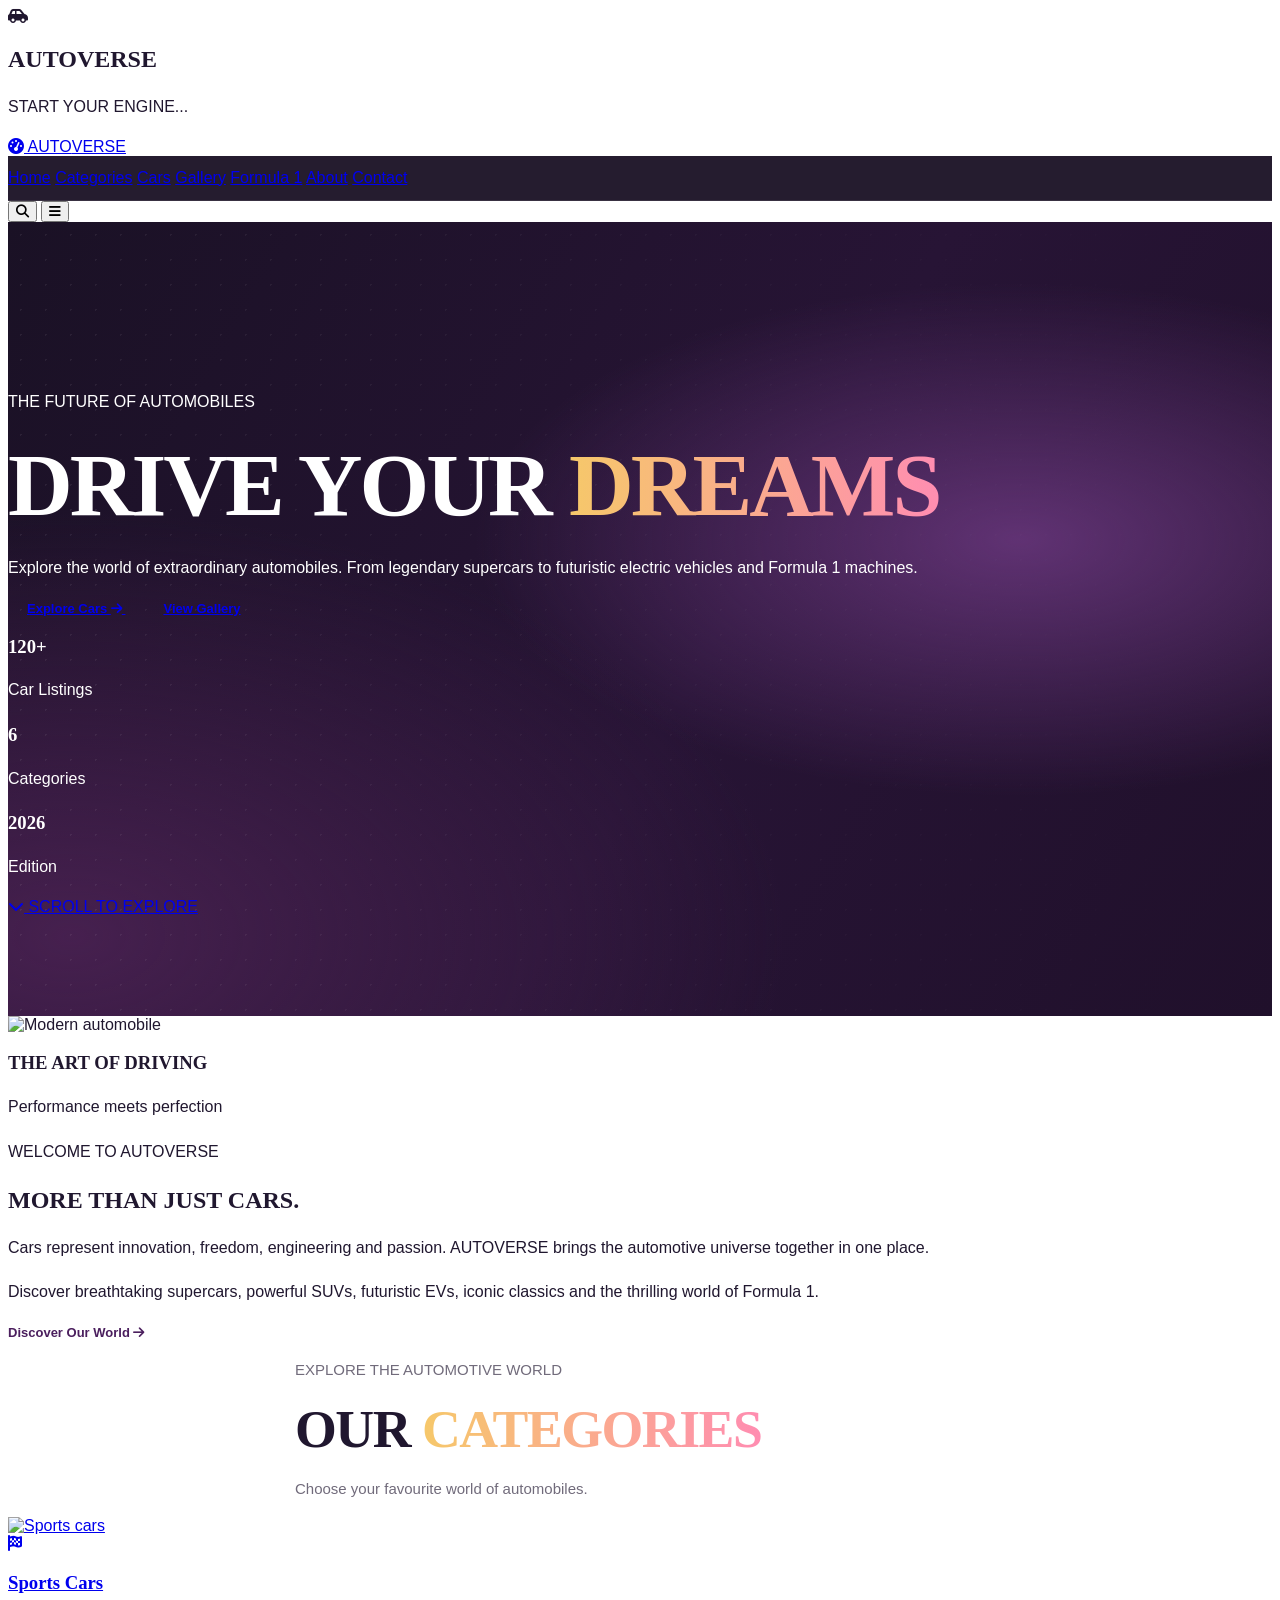
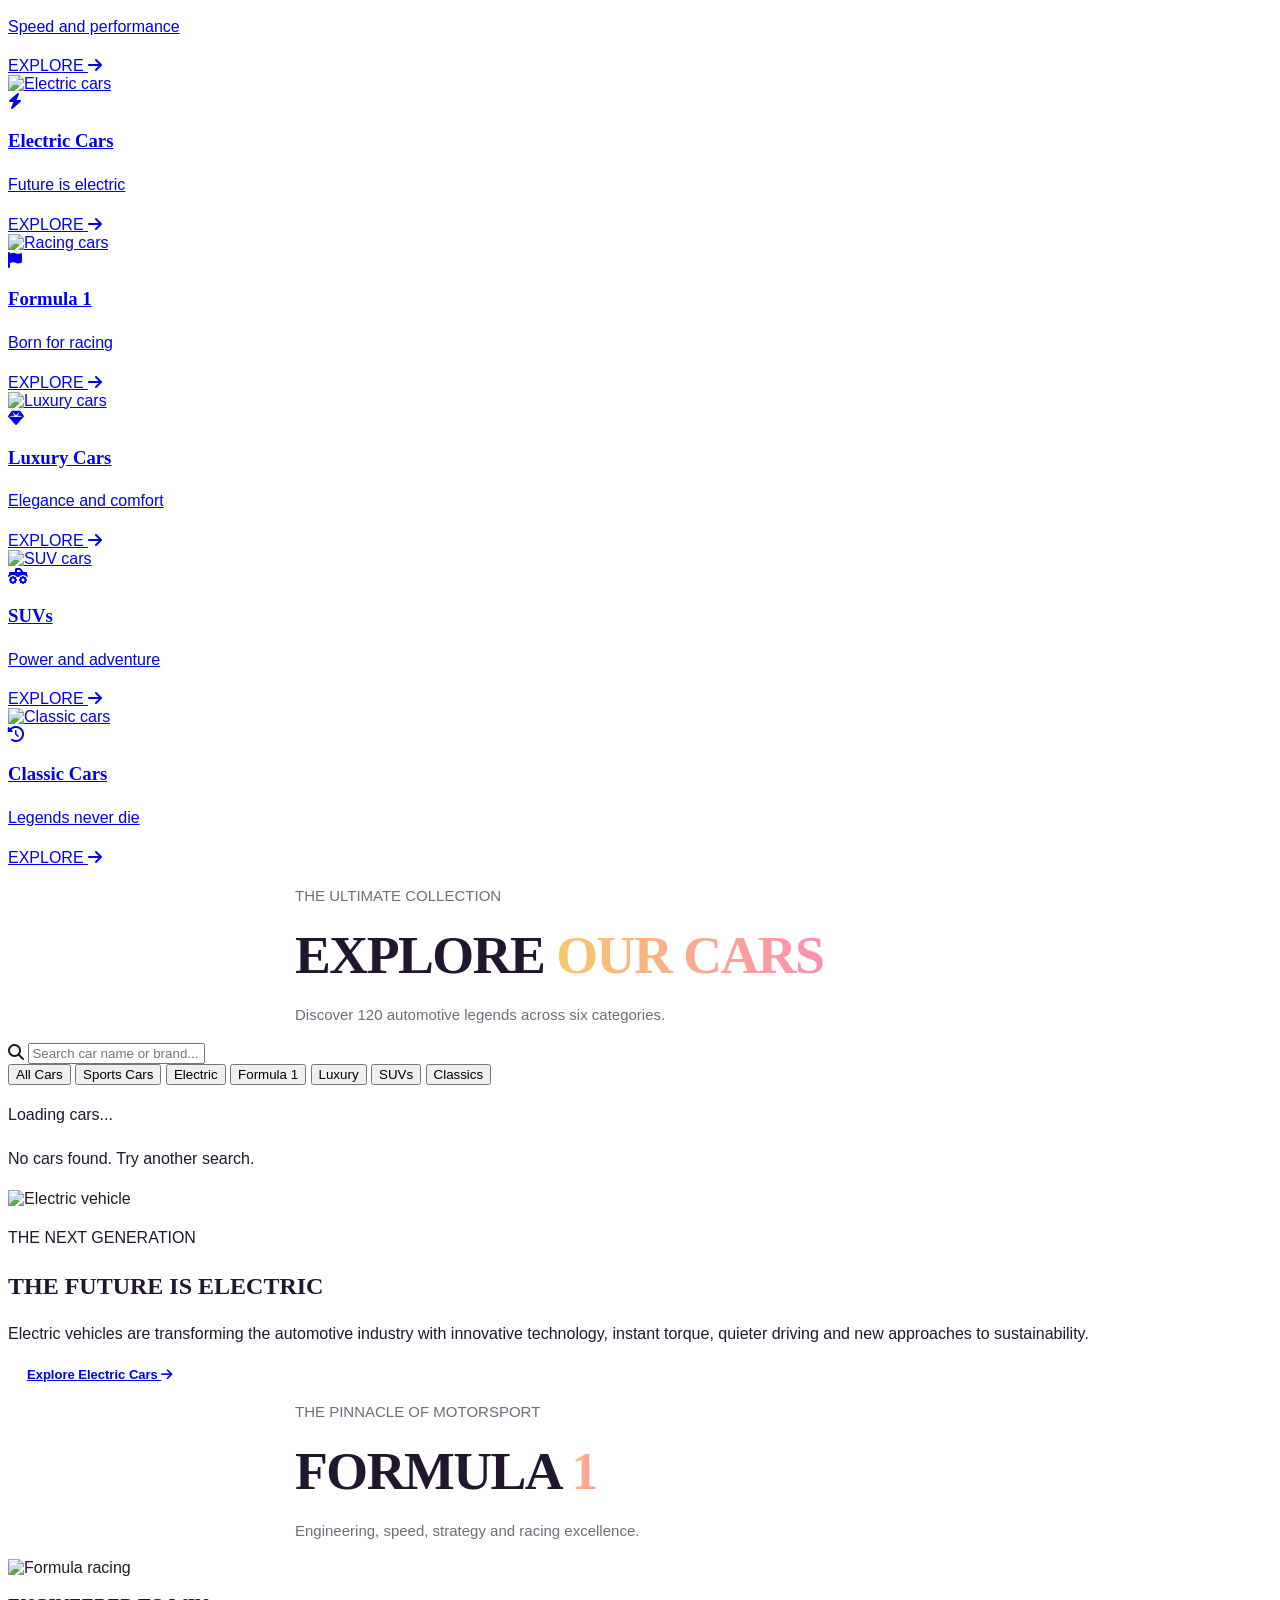
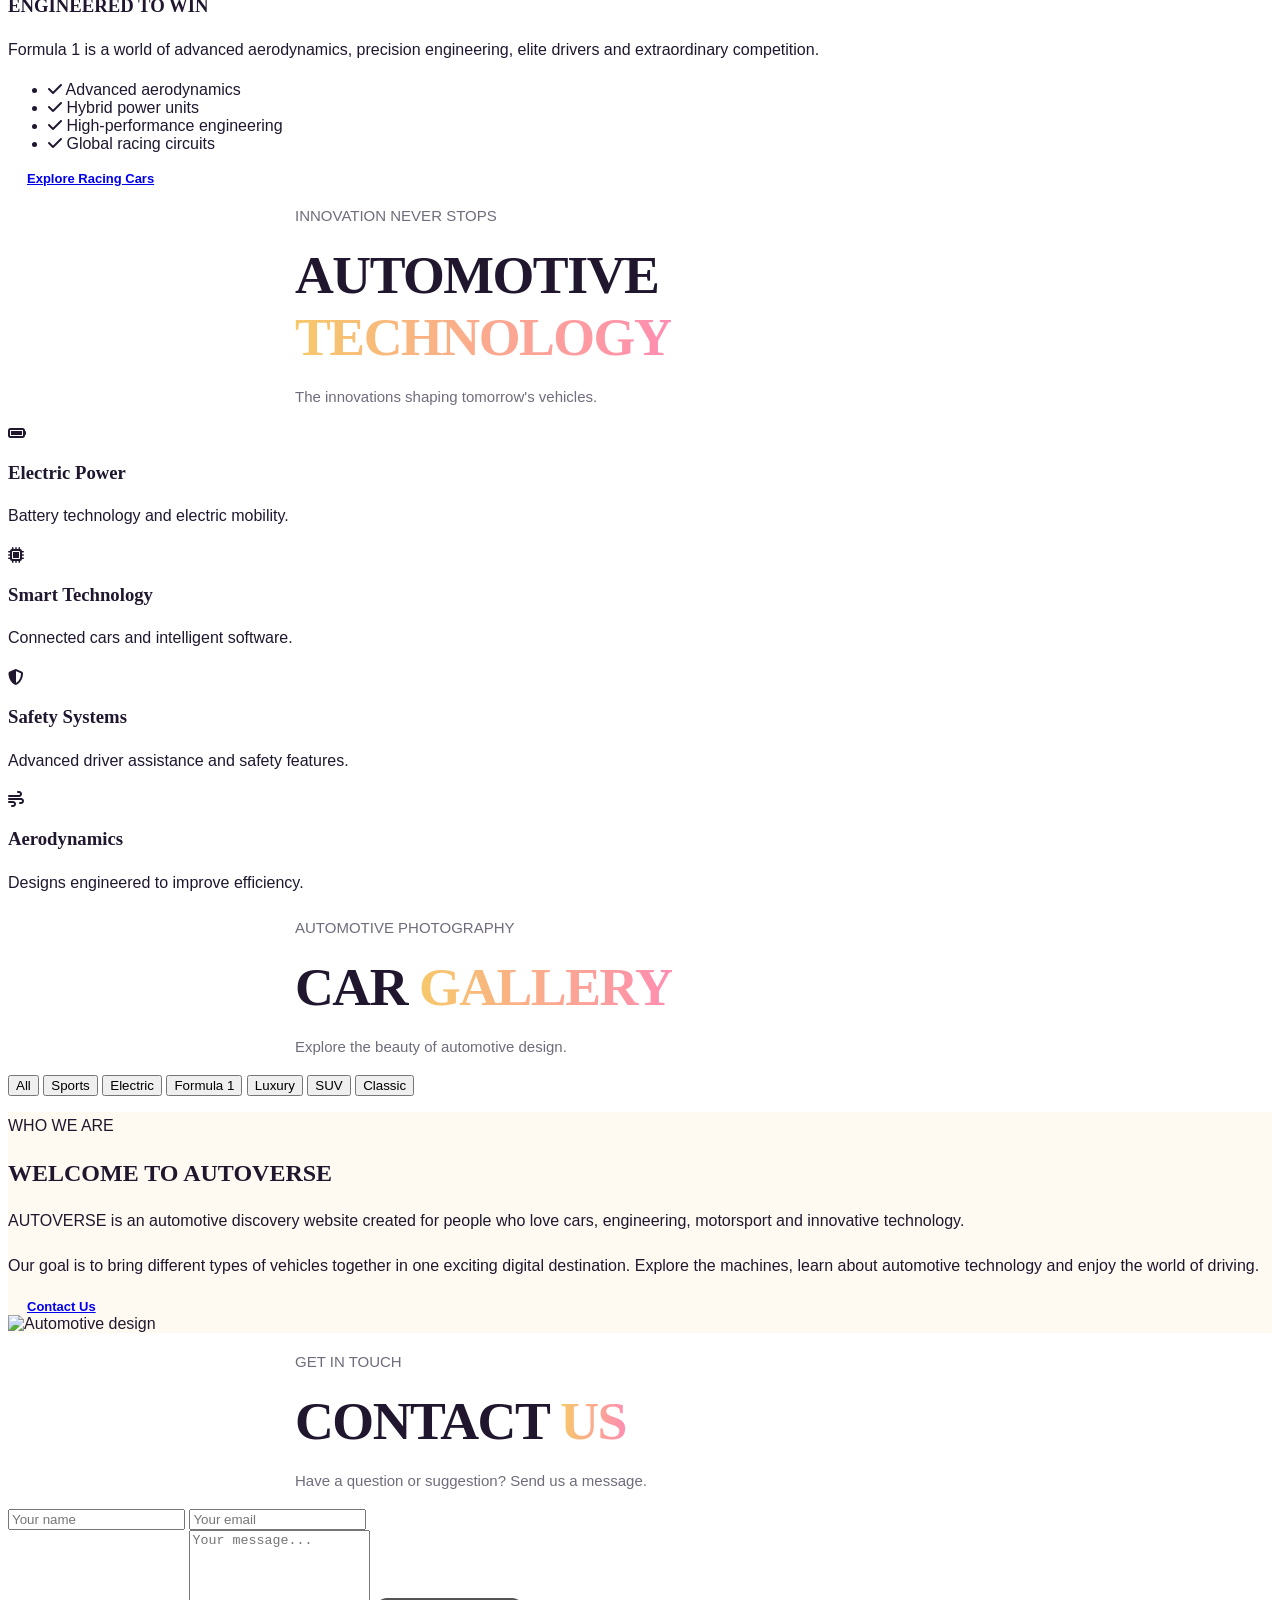
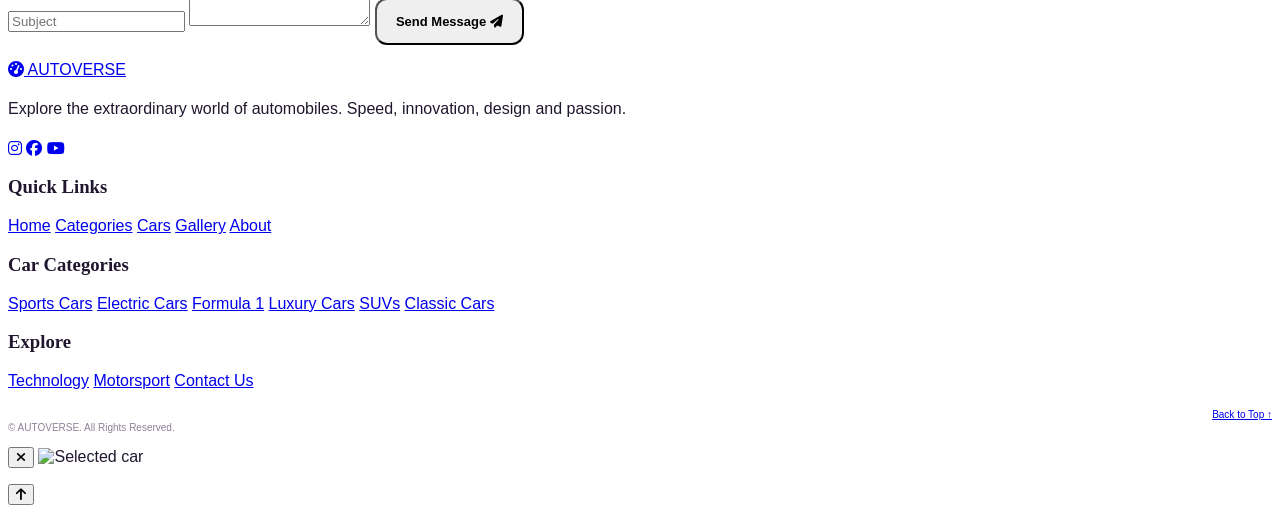
==== commit 5e28c10a: "Merge pull request #13 from prasoon2510/newbranch Newbranch" ====
--- a/cars.html
+++ b/cars.html
@@ -1,369 +1,554 @@
-
 <!DOCTYPE html>
 <html lang="en">
 <head>
     <meta charset="UTF-8">
     <meta name="viewport" content="width=device-width, initial-scale=1.0">
-    <meta name="description" content="Explore premium luxury, sports and electric cars at AUTOVERSE 2026.">
-
-    <title>AUTOVERSE 2026 | Discover Your Drive</title>
+
+    <title>AUTOVERSE 2026 | Ultimate Car World</title>
+
+    <meta name="description" content="Explore sports cars, electric cars, Formula 1, luxury cars, SUVs and classic cars at AUTOVERSE 2026.">
+
+    <link rel="stylesheet" href="style.css">
 
     <link rel="preconnect" href="https://fonts.googleapis.com">
     <link rel="preconnect" href="https://fonts.gstatic.com" crossorigin>
-    <link href="https://fonts.googleapis.com/css2?family=DM+Sans:wght@400;500;600;700&family=Orbitron:wght@500;600;700;800&display=swap" rel="stylesheet">
-
-    <link rel="stylesheet" href="style.css">
-    <link rel="stylesheet" href="additional.css">
+
+    <link href="https://fonts.googleapis.com/css2?family=Orbitron:wght@400;500;600;700;800&family=Poppins:wght@300;400;500;600;700;800&display=swap" rel="stylesheet">
+
+    <link rel="stylesheet"
+    href="https://cdnjs.cloudflare.com/ajax/libs/font-awesome/6.5.2/css/all.min.css">
 </head>
 
 <body>
 
-<header class="header" id="top">
-    <nav class="navbar container">
+    <!-- LOADING SCREEN -->
+    <div class="loader" id="loader">
+        <div class="loader-car">
+            <i class="fa-solid fa-car-side"></i>
+        </div>
+        <h2>AUTOVERSE</h2>
+        <p>START YOUR ENGINE...</p>
+    </div>
+
+    <!-- NAVIGATION -->
+    <header class="header" id="header">
 
         <a href="#home" class="logo">
+            <i class="fa-solid fa-gauge-high"></i>
             AUTO<span>VERSE</span>
-            <small>2026</small>
         </a>
 
-        <button class="menu-toggle" id="menuToggle"
-                aria-label="Toggle navigation"
-                aria-expanded="false">
-            ☰
-        </button>
-
-        <ul class="nav-links" id="navLinks">
-            <li><a href="#home">Home</a></li>
-            <li><a href="#cars">Explore Cars</a></li>
-            <li><a href="#about">About</a></li>
-            <li><a href="#contact">Contact</a></li>
-        </ul>
-
-        <a href="#contact" class="nav-button">Book a Test Drive</a>
-
-    </nav>
-</header>
-
-<main>
-
-    <!-- HERO SECTION -->
-
-    <section class="hero" id="home">
-        <div class="hero-overlay"></div>
-
-        <div class="hero-content container">
-            <p class="eyebrow">THE FUTURE OF AUTOMOTIVE EXCELLENCE</p>
-
-            <h1>DRIVE YOUR <span>DREAM.</span></h1>
-
-            <p class="hero-description">
-                Discover extraordinary performance, innovative technology
-                and timeless automotive design.
-            </p>
-
-            <div class="hero-buttons">
-                <a href="#cars" class="primary-button">Explore Collection</a>
-                <a href="#about" class="secondary-button">Discover More</a>
-            </div>
-        </div>
-
-        <div class="hero-bottom container">
-            <span>EST. 2026</span>
-            <span>PERFORMANCE · LUXURY · INNOVATION</span>
-        </div>
-    </section>
-
-    <!-- STATISTICS -->
-
-    <section class="stats-section">
-        <div class="container stats-grid">
-
-            <div class="stat">
-                <h2>50+</h2>
-                <p>Premium Models</p>
-            </div>
-
-            <div class="stat">
-                <h2>20+</h2>
-                <p>Global Brands</p>
-            </div>
-
-            <div class="stat">
-                <h2>100%</h2>
-                <p>Passion for Cars</p>
-            </div>
-
-            <div class="stat">
-                <h2>2026</h2>
-                <p>The New Generation</p>
-            </div>
-
-        </div>
-    </section>
-
-    <!-- CARS SECTION -->
-
-    <section class="cars-section section-padding" id="cars">
-        <div class="container">
-
-            <div class="section-heading">
-                <p class="eyebrow">OUR COLLECTION</p>
-                <h2>FIND YOUR <span>PERFECT DRIVE</span></h2>
-                <p>Explore a collection of outstanding automobiles.</p>
-            </div>
-
-            <div class="filter-area">
-
-                <input
-                    type="search"
-                    id="carSearch"
-                    placeholder="Search cars or brands..."
-                    aria-label="Search cars"
-                >
-
-                <select id="categoryFilter" aria-label="Filter cars">
-                    <option value="all">All Categories</option>
-                    <option value="luxury">Luxury</option>
-                    <option value="sports">Sports</option>
-                    <option value="electric">Electric</option>
-                </select>
-
-            </div>
-
-            <div class="cars-grid" id="carsGrid">
-
-                <article class="car-card" data-category="luxury">
-                    <div class="car-image">
-                        <img src="https://images.unsplash.com/photo-1555215695-3004980ad54e?auto=format&fit=crop&w=1000&q=85" alt="BMW luxury car" loading="lazy">
-                        <span class="car-tag">LUXURY</span>
-                    </div>
-                    <div class="car-info">
-                        <p class="car-brand">BMW</p>
-                        <h3>BMW M Series</h3>
-                        <p class="car-description">Luxury engineering with thrilling performance.</p>
-                        <div class="car-footer">
-                            <span>Performance</span>
-                            <a href="https://www.bmw.com/" target="_blank" rel="noopener noreferrer">Explore ↗</a>
-                        </div>
-                    </div>
-                </article>
-
-                <article class="car-card" data-category="sports">
-                    <div class="car-image">
-                        <img src="https://images.unsplash.com/photo-1503376780353-7e6692767b70?auto=format&fit=crop&w=1000&q=85" alt="Porsche sports car" loading="lazy">
-                        <span class="car-tag">SPORTS</span>
-                    </div>
-                    <div class="car-info">
-                        <p class="car-brand">PORSCHE</p>
-                        <h3>Porsche 911</h3>
-                        <p class="car-description">Iconic design with exceptional driving dynamics.</p>
-                        <div class="car-footer">
-                            <span>Sports Car</span>
-                            <a href="https://www.porsche.com/" target="_blank" rel="noopener noreferrer">Explore ↗</a>
-                        </div>
-                    </div>
-                </article>
-
-                <article class="car-card" data-category="luxury">
-                    <div class="car-image">
-                        <img src="https://images.unsplash.com/photo-1618843479313-40f8afb4b4d8?auto=format&fit=crop&w=1000&q=85" alt="Mercedes luxury car" loading="lazy">
-                        <span class="car-tag">LUXURY</span>
-                    </div>
-                    <div class="car-info">
-                        <p class="car-brand">MERCEDES-BENZ</p>
-                        <h3>Mercedes AMG</h3>
-                        <p class="car-description">Sophisticated comfort meets powerful performance.</p>
-                        <div class="car-footer">
-                            <span>Premium</span>
-                            <a href="https://www.mercedes-benz.com/" target="_blank" rel="noopener noreferrer">Explore ↗</a>
-                        </div>
-                    </div>
-                </article>
-
-                <article class="car-card" data-category="electric">
-                    <div class="car-image">
-                        <img src="https://images.unsplash.com/photo-1560958089-b8a1929cea89?auto=format&fit=crop&w=1000&q=85" alt="Tesla electric car" loading="lazy">
-                        <span class="car-tag">ELECTRIC</span>
-                    </div>
-                    <div class="car-info">
-                        <p class="car-brand">TESLA</p>
-                        <h3>Tesla Model S</h3>
-                        <p class="car-description">Electric innovation and intelligent technology.</p>
-                        <div class="car-footer">
-                            <span>Electric</span>
-                            <a href="https://www.tesla.com/" target="_blank" rel="noopener noreferrer">Explore ↗</a>
-                        </div>
-                    </div>
-                </article>
-
-                <article class="car-card" data-category="sports">
-                    <div class="car-image">
-                        <img src="https://images.unsplash.com/photo-1544829099-b9a0c07fad1a?auto=format&fit=crop&w=1000&q=85" alt="Audi sports car" loading="lazy">
-                        <span class="car-tag">SPORTS</span>
-                    </div>
-                    <div class="car-info">
-                        <p class="car-brand">AUDI</p>
-                        <h3>Audi R8</h3>
-                        <p class="car-description">Bold styling and precision performance.</p>
-                        <div class="car-footer">
-                            <span>Performance</span>
-                            <a href="https://www.audi.com/" target="_blank" rel="noopener noreferrer">Explore ↗</a>
-                        </div>
-                    </div>
-                </article>
-
-                <article class="car-card" data-category="luxury">
-                    <div class="car-image">
-                        <img src="https://images.unsplash.com/photo-1631295868223-63265b40d9e4?auto=format&fit=crop&w=1000&q=85" alt="Range Rover luxury SUV" loading="lazy">
-                        <span class="car-tag">LUXURY</span>
-                    </div>
-                    <div class="car-info">
-                        <p class="car-brand">RANGE ROVER</p>
-                        <h3>Range Rover Sport</h3>
-                        <p class="car-description">Luxury SUV comfort with confident capability.</p>
-                        <div class="car-footer">
-                            <span>Luxury SUV</span>
-                            <a href="https://www.landrover.com/" target="_blank" rel="noopener noreferrer">Explore ↗</a>
-                        </div>
-                    </div>
-                </article>
-
-            </div>
-
-            <p id="noResults" class="no-results" hidden>
-                No cars found. Try another search or category.
-            </p>
-
-        </div>
-    </section>
-
-    <!-- ABOUT SECTION -->
-
-    <section class="about-section section-padding" id="about">
-        <div class="container about-grid">
-
-            <div class="about-image">
-                <img src="https://images.unsplash.com/photo-1492144534655-ae79c964c9d7?auto=format&fit=crop&w=1200&q=85" alt="Premium automobile" loading="lazy">
-            </div>
-
-            <div class="about-content">
-                <p class="eyebrow">ABOUT AUTOVERSE</p>
-
-                <h2>MORE THAN A CAR.<br><span>IT'S AN EXPERIENCE.</span></h2>
-
-                <p>
-                    AUTOVERSE 2026 is an automotive showcase created
-                    for people who appreciate exceptional design,
-                    engineering and innovation.
-                </p>
-
-                <p>
-                    Explore luxury vehicles, powerful sports cars and
-                    next-generation electric mobility in one place.
-                </p>
-
-                <a href="#contact" class="primary-button">Get in Touch</a>
-            </div>
-
-        </div>
-    </section>
-
-    <!-- CONTACT SECTION -->
-
-    <section class="contact-section section-padding" id="contact">
-        <div class="container contact-grid">
-
-            <div class="contact-info">
-                <p class="eyebrow">LET'S CONNECT</p>
-
-                <h2>READY FOR YOUR <span>NEXT DRIVE?</span></h2>
-
-                <p>
-                    Interested in a vehicle? Send us an enquiry and
-                    tell us which car you would like to explore.
-                </p>
-
-                <div class="contact-detail">
-                    <span>EMAIL</span>
-                    <a href="mailto:hello@autoverse.example">
-                        hello@autoverse.example
-                    </a>
-                </div>
-
-                <div class="contact-detail">
-                    <span>WEBSITE</span>
-                    <a href="#home">Back to Home</a>
-                </div>
-            </div>
-
-            <form class="contact-form" id="contactForm">
-
-                <h3>BOOK AN ENQUIRY</h3>
-
-                <label for="name">Your Name</label>
-                <input type="text" id="name" name="name"
-                       placeholder="Enter your name" required>
-
-                <label for="email">Email Address</label>
-                <input type="email" id="email" name="email"
-                       placeholder="Enter your email" required>
-
-                <label for="carChoice">Select a Car</label>
-                <select id="carChoice" name="carChoice" required>
-                    <option value="">Choose a vehicle</option>
-                    <option value="BMW M Series">BMW M Series</option>
-                    <option value="Porsche 911">Porsche 911</option>
-                    <option value="Mercedes AMG">Mercedes AMG</option>
-                    <option value="Tesla Model S">Tesla Model S</option>
-                    <option value="Audi R8">Audi R8</option>
-                    <option value="Range Rover Sport">Range Rover Sport</option>
-                </select>
-
-                <label for="message">Your Message</label>
-                <textarea id="message" name="message"
-                          rows="4" placeholder="Write your enquiry..."></textarea>
-
-                <button type="submit" class="primary-button form-button">
-                    Submit Enquiry
-                </button>
-
-                <p id="formMessage" class="form-message" role="status"></p>
-
-            </form>
-
-        </div>
-    </section>
-
-</main>
-
-<!-- FOOTER -->
-
-<footer class="footer">
-    <div class="container footer-content">
-
-        <a href="#home" class="logo">
-            AUTO<span>VERSE</span>
-            <small>2026</small>
-        </a>
-
-        <p>Designed for those who love the drive.</p>
-
-        <div class="footer-links">
+        <nav class="navbar" id="navbar">
             <a href="#home">Home</a>
+            <a href="#categories">Categories</a>
             <a href="#cars">Cars</a>
+            <a href="#gallery">Gallery</a>
+            <a href="#formula1">Formula 1</a>
             <a href="#about">About</a>
             <a href="#contact">Contact</a>
-        </div>
-
-        <p class="copyright">
-            &copy; <span id="currentYear">2026</span>
-            AUTOVERSE. All rights reserved.
+        </nav>
+
+        <div class="header-actions">
+            <button class="search-toggle" id="searchToggle" aria-label="Focus car search">
+                <i class="fa-solid fa-magnifying-glass"></i>
+            </button>
+
+            <button class="menu-toggle" id="menuToggle" aria-label="Open menu">
+                <i class="fa-solid fa-bars"></i>
+            </button>
+        </div>
+
+    </header>
+
+    <!-- HERO SECTION -->
+    <section class="hero" id="home">
+
+        <div class="hero-overlay"></div>
+
+        <div class="hero-content reveal">
+
+            <p class="hero-small">
+                <span></span> THE FUTURE OF AUTOMOBILES
+            </p>
+
+            <h1>
+                DRIVE YOUR
+                <span>DREAMS</span>
+            </h1>
+
+            <p class="hero-description">
+                Explore the world of extraordinary automobiles.
+                From legendary supercars to futuristic electric
+                vehicles and Formula 1 machines.
+            </p>
+
+            <div class="hero-buttons">
+                <a href="#cars" class="btn btn-primary">
+                    Explore Cars <i class="fa-solid fa-arrow-right"></i>
+                </a>
+
+                <a href="#gallery" class="btn btn-outline">
+                    View Gallery
+                </a>
+            </div>
+
+            <div class="hero-stats">
+                <div>
+                    <h3>120+</h3>
+                    <p>Car Listings</p>
+                </div>
+
+                <div>
+                    <h3>6</h3>
+                    <p>Categories</p>
+                </div>
+
+                <div>
+                    <h3>2026</h3>
+                    <p>Edition</p>
+                </div>
+            </div>
+
+        </div>
+
+        <div class="scroll-down">
+            <a href="#categories">
+                <i class="fa-solid fa-chevron-down"></i>
+                SCROLL TO EXPLORE
+            </a>
+        </div>
+
+    </section>
+
+    <!-- INTRODUCTION -->
+    <section class="intro section-padding">
+
+        <div class="intro-image reveal">
+            <img
+                src="https://images.unsplash.com/photo-1492144534655-ae79c964c9d7?auto=format&fit=crop&w=1200&q=85"
+                alt="Modern automobile">
+            <div class="image-label">
+                <h3>THE ART OF DRIVING</h3>
+                <p>Performance meets perfection</p>
+            </div>
+        </div>
+
+        <div class="intro-text reveal">
+            <p class="section-tag">WELCOME TO AUTOVERSE</p>
+
+            <h2>
+                MORE THAN
+                <span>JUST CARS.</span>
+            </h2>
+
+            <p>
+                Cars represent innovation, freedom, engineering
+                and passion. AUTOVERSE brings the automotive
+                universe together in one place.
+            </p>
+
+            <p>
+                Discover breathtaking supercars, powerful SUVs,
+                futuristic EVs, iconic classics and the thrilling
+                world of Formula 1.
+            </p>
+
+            <a href="#about" class="text-link">
+                Discover Our World
+                <i class="fa-solid fa-arrow-right"></i>
+            </a>
+        </div>
+
+    </section>
+
+    <!-- CATEGORIES -->
+    <section class="categories section-padding" id="categories">
+
+        <div class="section-heading reveal">
+            <p class="section-tag">EXPLORE THE AUTOMOTIVE WORLD</p>
+            <h2>OUR <span>CATEGORIES</span></h2>
+            <p>Choose your favourite world of automobiles.</p>
+        </div>
+
+        <div class="category-grid">
+
+            <a href="#cars" class="category-card reveal" data-category-link="sports">
+                <img src="https://images.unsplash.com/photo-1503376780353-7e6692767b70?auto=format&fit=crop&w=900&q=80" alt="Sports cars">
+                <div class="category-info">
+                    <i class="fa-solid fa-flag-checkered"></i>
+                    <h3>Sports Cars</h3>
+                    <p>Speed and performance</p>
+                    <span>EXPLORE <i class="fa-solid fa-arrow-right"></i></span>
+                </div>
+            </a>
+
+            <a href="#cars" class="category-card reveal" data-category-link="electric">
+                <img src="https://images.unsplash.com/photo-1560958089-b8a1929cea89?auto=format&fit=crop&w=900&q=80" alt="Electric cars">
+                <div class="category-info">
+                    <i class="fa-solid fa-bolt"></i>
+                    <h3>Electric Cars</h3>
+                    <p>Future is electric</p>
+                    <span>EXPLORE <i class="fa-solid fa-arrow-right"></i></span>
+                </div>
+            </a>
+
+            <a href="#cars" class="category-card reveal" data-category-link="f1">
+                <img src="https://images.unsplash.com/photo-1532906619279-a4b7267faa66?auto=format&fit=crop&w=900&q=80" alt="Racing cars">
+                <div class="category-info">
+                    <i class="fa-solid fa-flag"></i>
+                    <h3>Formula 1</h3>
+                    <p>Born for racing</p>
+                    <span>EXPLORE <i class="fa-solid fa-arrow-right"></i></span>
+                </div>
+            </a>
+
+            <a href="#cars" class="category-card reveal" data-category-link="luxury">
+                <img src="https://images.unsplash.com/photo-1618843479313-40f8afb4b4d8?auto=format&fit=crop&w=900&q=80" alt="Luxury cars">
+                <div class="category-info">
+                    <i class="fa-solid fa-gem"></i>
+                    <h3>Luxury Cars</h3>
+                    <p>Elegance and comfort</p>
+                    <span>EXPLORE <i class="fa-solid fa-arrow-right"></i></span>
+                </div>
+            </a>
+
+            <a href="#cars" class="category-card reveal" data-category-link="suv">
+                <img src="https://images.unsplash.com/photo-1519641471654-76ce0107ad1b?auto=format&fit=crop&w=900&q=80" alt="SUV cars">
+                <div class="category-info">
+                    <i class="fa-solid fa-truck-monster"></i>
+                    <h3>SUVs</h3>
+                    <p>Power and adventure</p>
+                    <span>EXPLORE <i class="fa-solid fa-arrow-right"></i></span>
+                </div>
+            </a>
+
+            <a href="#cars" class="category-card reveal" data-category-link="classic">
+                <img src="https://images.unsplash.com/photo-1503736334956-4c8f8e92946d?auto=format&fit=crop&w=900&q=80" alt="Classic cars">
+                <div class="category-info">
+                    <i class="fa-solid fa-clock-rotate-left"></i>
+                    <h3>Classic Cars</h3>
+                    <p>Legends never die</p>
+                    <span>EXPLORE <i class="fa-solid fa-arrow-right"></i></span>
+                </div>
+            </a>
+
+        </div>
+
+    </section>
+
+    <!-- CAR COLLECTION -->
+    <section class="cars-section section-padding" id="cars">
+
+        <div class="section-heading reveal">
+            <p class="section-tag">THE ULTIMATE COLLECTION</p>
+            <h2>EXPLORE <span>OUR CARS</span></h2>
+            <p>Discover 120 automotive legends across six categories.</p>
+        </div>
+
+        <div class="car-search reveal">
+            <i class="fa-solid fa-magnifying-glass"></i>
+            <input type="text" id="carSearch"
+            placeholder="Search car name or brand...">
+        </div>
+
+        <div class="filter-buttons reveal" id="filterButtons">
+            <button class="filter-btn active" data-filter="all">All Cars</button>
+            <button class="filter-btn" data-filter="sports">Sports Cars</button>
+            <button class="filter-btn" data-filter="electric">Electric</button>
+            <button class="filter-btn" data-filter="f1">Formula 1</button>
+            <button class="filter-btn" data-filter="luxury">Luxury</button>
+            <button class="filter-btn" data-filter="suv">SUVs</button>
+            <button class="filter-btn" data-filter="classic">Classics</button>
+        </div>
+
+        <div class="results-info">
+            <p id="resultsCount">Loading cars...</p>
+        </div>
+
+        <div class="car-grid" id="carGrid">
+            <!-- JavaScript adds all 120 cars here -->
+        </div>
+
+        <p class="empty-message" id="emptyMessage">
+            No cars found. Try another search.
         </p>
 
+    </section>
+
+    <!-- FEATURE SECTION -->
+    <section class="electric-feature section-padding">
+
+        <div class="feature-image reveal">
+            <img src="https://images.unsplash.com/photo-1560958089-b8a1929cea89?auto=format&fit=crop&w=1200&q=85" alt="Electric vehicle">
+        </div>
+
+        <div class="feature-content reveal">
+            <p class="section-tag">THE NEXT GENERATION</p>
+            <h2>THE FUTURE IS <span>ELECTRIC</span></h2>
+
+            <p>
+                Electric vehicles are transforming the automotive
+                industry with innovative technology, instant torque,
+                quieter driving and new approaches to sustainability.
+            </p>
+
+            <a href="#cars" class="btn btn-primary"
+            data-jump-category="electric">
+                Explore Electric Cars
+                <i class="fa-solid fa-arrow-right"></i>
+            </a>
+        </div>
+
+    </section>
+
+    <!-- FORMULA 1 -->
+    <section class="formula-section section-padding" id="formula1">
+
+        <div class="f1-background"></div>
+
+        <div class="section-heading reveal">
+            <p class="section-tag">THE PINNACLE OF MOTORSPORT</p>
+            <h2>FORMULA <span>1</span></h2>
+            <p>Engineering, speed, strategy and racing excellence.</p>
+        </div>
+
+        <div class="f1-content">
+
+            <div class="f1-image reveal">
+                <img src="https://images.unsplash.com/photo-1532906619279-a4b7267faa66?auto=format&fit=crop&w=1200&q=85" alt="Formula racing">
+            </div>
+
+            <div class="f1-text reveal">
+                <h3>ENGINEERED TO WIN</h3>
+
+                <p>
+                    Formula 1 is a world of advanced aerodynamics,
+                    precision engineering, elite drivers and
+                    extraordinary competition.
+                </p>
+
+                <ul>
+                    <li><i class="fa-solid fa-check"></i> Advanced aerodynamics</li>
+                    <li><i class="fa-solid fa-check"></i> Hybrid power units</li>
+                    <li><i class="fa-solid fa-check"></i> High-performance engineering</li>
+                    <li><i class="fa-solid fa-check"></i> Global racing circuits</li>
+                </ul>
+
+                <a href="#cars" class="btn btn-primary"
+                data-jump-category="f1">
+                    Explore Racing Cars
+                </a>
+            </div>
+
+        </div>
+
+    </section>
+
+    <!-- TECHNOLOGY -->
+    <section class="technology section-padding" id="technology">
+
+        <div class="section-heading reveal">
+            <p class="section-tag">INNOVATION NEVER STOPS</p>
+            <h2>AUTOMOTIVE <span>TECHNOLOGY</span></h2>
+            <p>The innovations shaping tomorrow's vehicles.</p>
+        </div>
+
+        <div class="technology-grid">
+
+            <div class="technology-card reveal">
+                <i class="fa-solid fa-battery-full"></i>
+                <h3>Electric Power</h3>
+                <p>Battery technology and electric mobility.</p>
+            </div>
+
+            <div class="technology-card reveal">
+                <i class="fa-solid fa-microchip"></i>
+                <h3>Smart Technology</h3>
+                <p>Connected cars and intelligent software.</p>
+            </div>
+
+            <div class="technology-card reveal">
+                <i class="fa-solid fa-shield-halved"></i>
+                <h3>Safety Systems</h3>
+                <p>Advanced driver assistance and safety features.</p>
+            </div>
+
+            <div class="technology-card reveal">
+                <i class="fa-solid fa-wind"></i>
+                <h3>Aerodynamics</h3>
+                <p>Designs engineered to improve efficiency.</p>
+            </div>
+
+        </div>
+
+    </section>
+
+    <!-- GALLERY -->
+    <section class="gallery-section section-padding" id="gallery">
+
+        <div class="section-heading reveal">
+            <p class="section-tag">AUTOMOTIVE PHOTOGRAPHY</p>
+            <h2>CAR <span>GALLERY</span></h2>
+            <p>Explore the beauty of automotive design.</p>
+        </div>
+
+        <div class="gallery-filters reveal">
+            <button class="gallery-filter active" data-gallery="all">All</button>
+            <button class="gallery-filter" data-gallery="sports">Sports</button>
+            <button class="gallery-filter" data-gallery="electric">Electric</button>
+            <button class="gallery-filter" data-gallery="f1">Formula 1</button>
+            <button class="gallery-filter" data-gallery="luxury">Luxury</button>
+            <button class="gallery-filter" data-gallery="suv">SUV</button>
+            <button class="gallery-filter" data-gallery="classic">Classic</button>
+        </div>
+
+        <div class="gallery-grid" id="galleryGrid">
+            <!-- JavaScript adds gallery photos here -->
+        </div>
+
+    </section>
+
+    <!-- ABOUT -->
+    <section class="about-section section-padding" id="about">
+
+        <div class="about-content reveal">
+            <p class="section-tag">WHO WE ARE</p>
+
+            <h2>WELCOME TO <span>AUTOVERSE</span></h2>
+
+            <p>
+                AUTOVERSE is an automotive discovery website
+                created for people who love cars, engineering,
+                motorsport and innovative technology.
+            </p>
+
+            <p>
+                Our goal is to bring different types of vehicles
+                together in one exciting digital destination.
+                Explore the machines, learn about automotive
+                technology and enjoy the world of driving.
+            </p>
+
+            <a href="#contact" class="btn btn-primary">
+                Contact Us
+            </a>
+        </div>
+
+        <div class="about-image reveal">
+            <img src="https://images.unsplash.com/photo-1503376780353-7e6692767b70?auto=format&fit=crop&w=1200&q=85" alt="Automotive design">
+        </div>
+
+    </section>
+
+    <!-- CONTACT -->
+    <section class="contact-section section-padding" id="contact">
+
+        <div class="section-heading reveal">
+            <p class="section-tag">GET IN TOUCH</p>
+            <h2>CONTACT <span>US</span></h2>
+            <p>Have a question or suggestion? Send us a message.</p>
+        </div>
+
+        <form id="contactForm" class="contact-form reveal">
+
+            <div class="form-row">
+                <input type="text" id="contactName"
+                placeholder="Your name" required>
+
+                <input type="email" id="contactEmail"
+                placeholder="Your email" required>
+            </div>
+
+            <input type="text" id="contactSubject"
+            placeholder="Subject" required>
+
+            <textarea id="contactMessage"
+            placeholder="Your message..." rows="6" required></textarea>
+
+            <button type="submit" class="btn btn-primary">
+                Send Message <i class="fa-solid fa-paper-plane"></i>
+            </button>
+
+            <p id="contactFeedback" class="form-feedback"></p>
+
+        </form>
+
+    </section>
+
+    <!-- FOOTER -->
+    <footer class="footer">
+
+        <div class="footer-grid">
+
+            <div class="footer-about">
+                <a href="#home" class="logo">
+                    <i class="fa-solid fa-gauge-high"></i>
+                    AUTO<span>VERSE</span>
+                </a>
+
+                <p>
+                    Explore the extraordinary world of automobiles.
+                    Speed, innovation, design and passion.
+                </p>
+
+                <div class="social-links">
+                    <a href="https://www.instagram.com/" target="_blank" rel="noopener" aria-label="Instagram"><i class="fa-brands fa-instagram"></i></a>
+                    <a href="https://www.facebook.com/" target="_blank" rel="noopener" aria-label="Facebook"><i class="fa-brands fa-facebook"></i></a>
+                    <a href="https://www.youtube.com/" target="_blank" rel="noopener" aria-label="YouTube"><i class="fa-brands fa-youtube"></i></a>
+                </div>
+            </div>
+
+            <div class="footer-links">
+                <h3>Quick Links</h3>
+                <a href="#home">Home</a>
+                <a href="#categories">Categories</a>
+                <a href="#cars">Cars</a>
+                <a href="#gallery">Gallery</a>
+                <a href="#about">About</a>
+            </div>
+
+            <div class="footer-links">
+                <h3>Car Categories</h3>
+                <a href="#cars" data-footer-category="sports">Sports Cars</a>
+                <a href="#cars" data-footer-category="electric">Electric Cars</a>
+                <a href="#cars" data-footer-category="f1">Formula 1</a>
+                <a href="#cars" data-footer-category="luxury">Luxury Cars</a>
+                <a href="#cars" data-footer-category="suv">SUVs</a>
+                <a href="#cars" data-footer-category="classic">Classic Cars</a>
+            </div>
+
+            <div class="footer-links">
+                <h3>Explore</h3>
+                <a href="#technology">Technology</a>
+                <a href="#formula1">Motorsport</a>
+                <a href="#contact">Contact Us</a>
+            </div>
+
+        </div>
+
+        <div class="footer-bottom">
+            <p>© <span id="currentYear"></span> AUTOVERSE. All Rights Reserved.</p>
+            <a href="#home">Back to Top ↑</a>
+        </div>
+
+    </footer>
+
+    <!-- IMAGE LIGHTBOX -->
+    <div class="lightbox" id="lightbox">
+        <button id="closeLightbox" aria-label="Close image">
+            <i class="fa-solid fa-xmark"></i>
+        </button>
+
+        <img src="" alt="Selected car" id="lightboxImage">
+        <p id="lightboxCaption"></p>
     </div>
-</footer>
-
-<script src="script.js"></script>
+
+    <!-- BACK TO TOP -->
+    <button class="back-to-top" id="backToTop" aria-label="Back to top">
+        <i class="fa-solid fa-arrow-up"></i>
+    </button>
+
+    <script src="script.js"></script>
 
 </body>
-</html>
+</html>
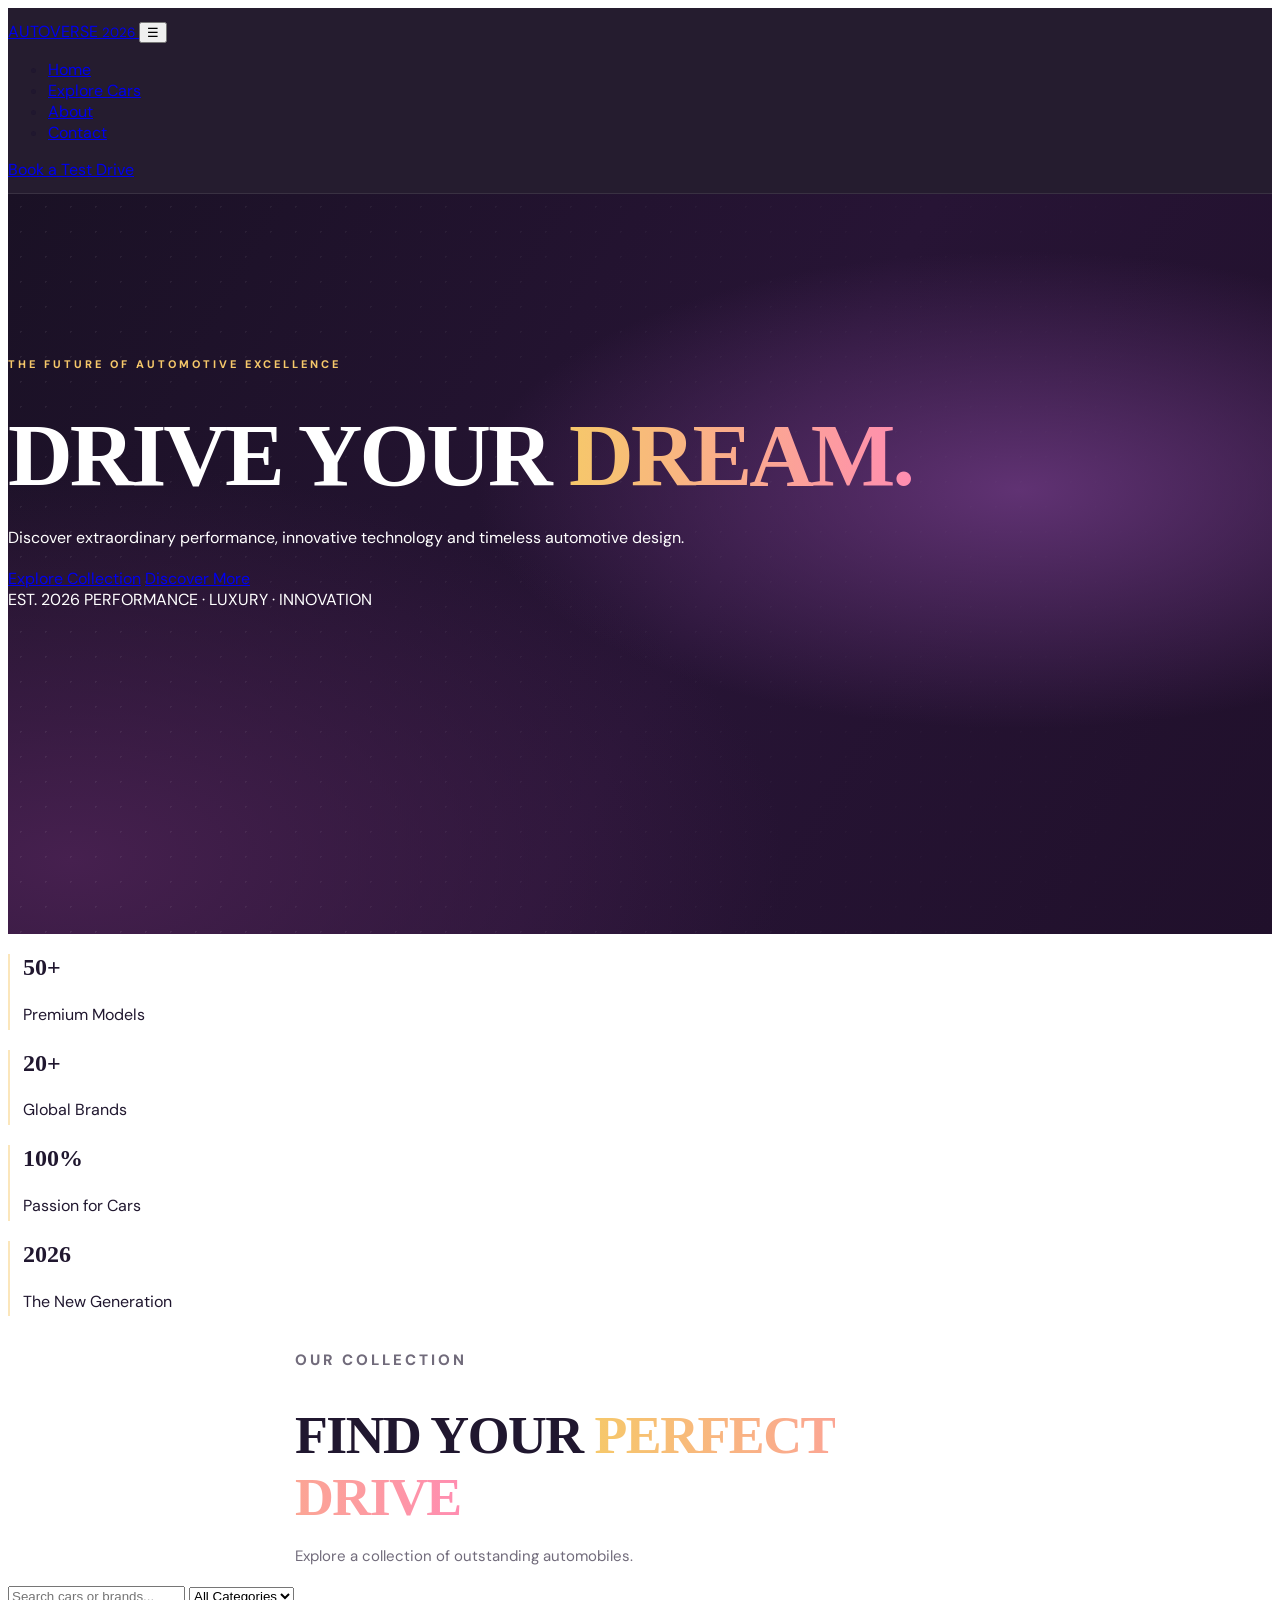
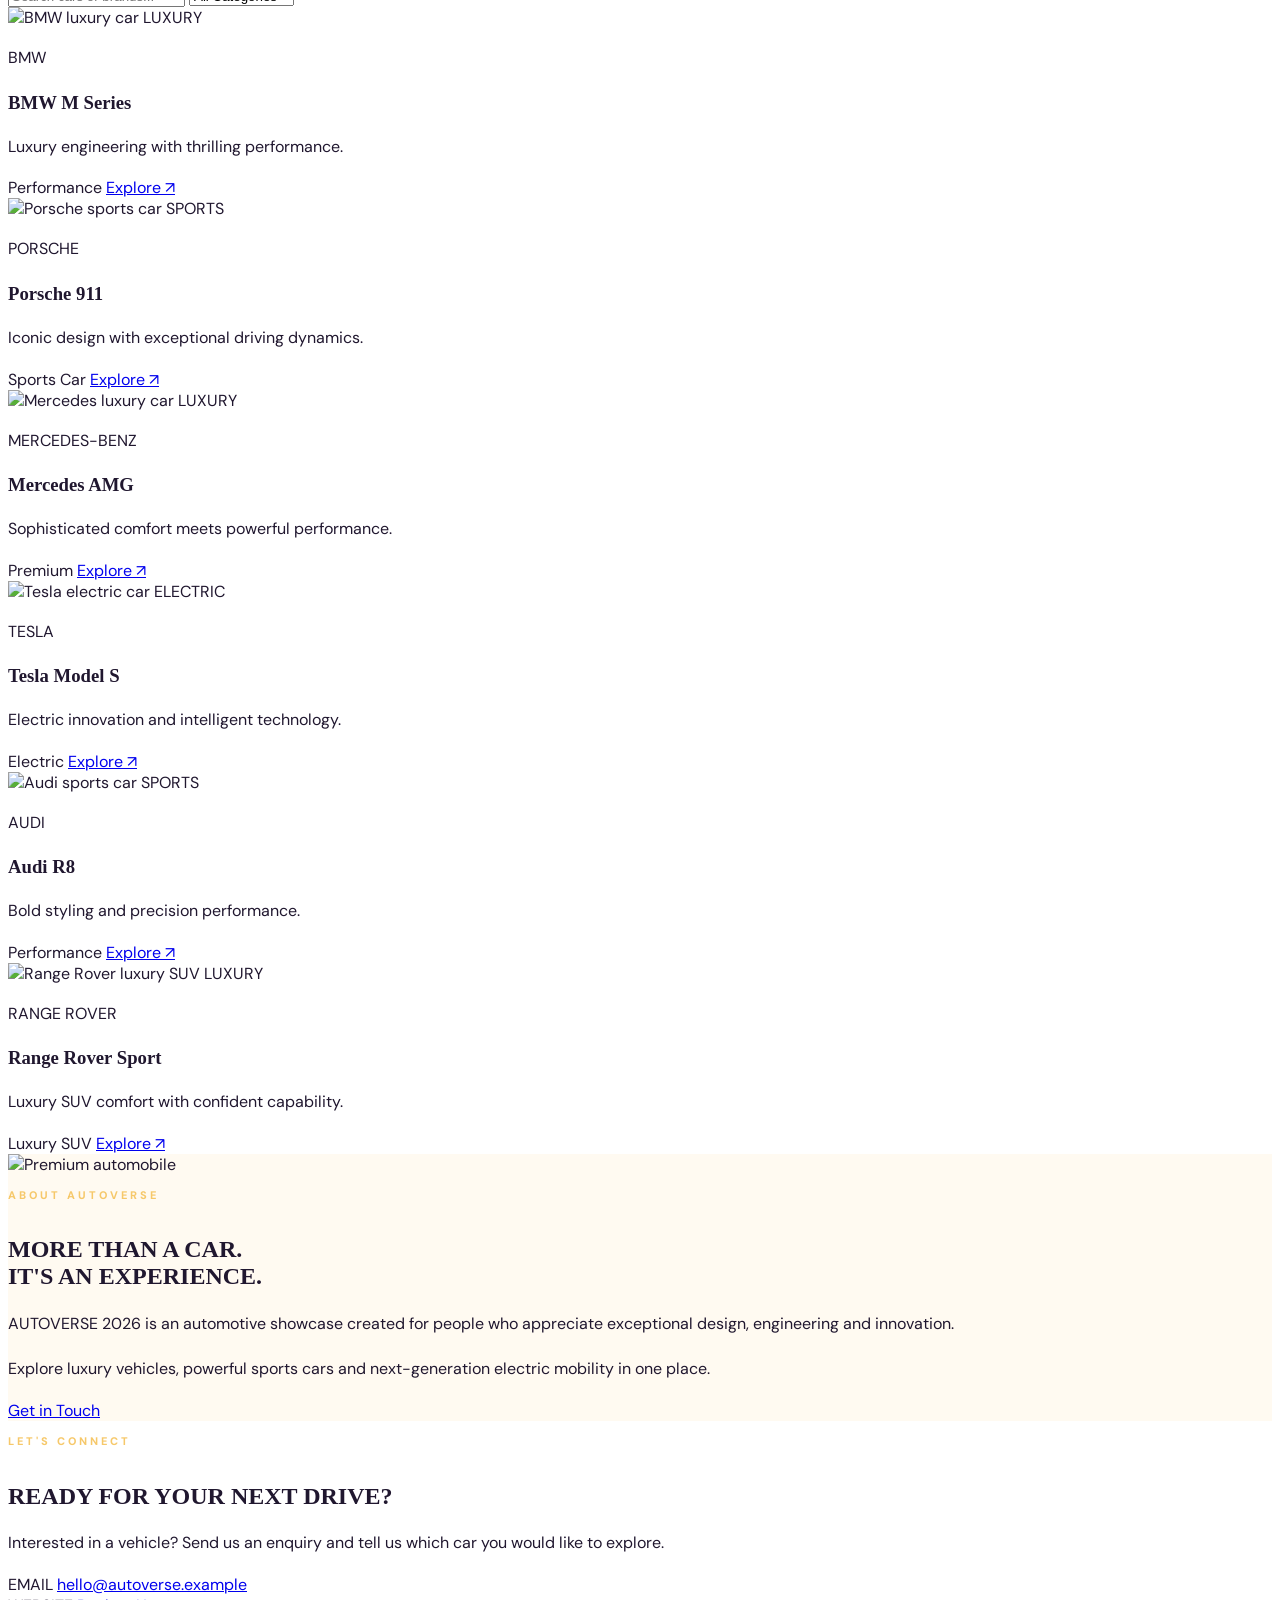
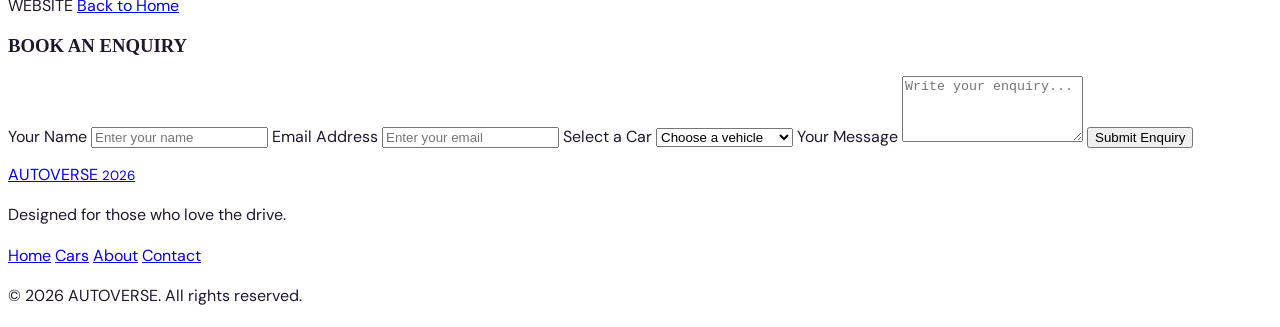
==== commit a6c4d74b: "Merge pull request #14 from prasoon2510/Cars Cars" ====
--- a/cars.html
+++ b/cars.html
@@ -1,554 +1,369 @@
+
 <!DOCTYPE html>
 <html lang="en">
 <head>
     <meta charset="UTF-8">
     <meta name="viewport" content="width=device-width, initial-scale=1.0">
-
-    <title>AUTOVERSE 2026 | Ultimate Car World</title>
-
-    <meta name="description" content="Explore sports cars, electric cars, Formula 1, luxury cars, SUVs and classic cars at AUTOVERSE 2026.">
-
-    <link rel="stylesheet" href="style.css">
+    <meta name="description" content="Explore premium luxury, sports and electric cars at AUTOVERSE 2026.">
+
+    <title>AUTOVERSE 2026 | Discover Your Drive</title>
 
     <link rel="preconnect" href="https://fonts.googleapis.com">
     <link rel="preconnect" href="https://fonts.gstatic.com" crossorigin>
-
-    <link href="https://fonts.googleapis.com/css2?family=Orbitron:wght@400;500;600;700;800&family=Poppins:wght@300;400;500;600;700;800&display=swap" rel="stylesheet">
-
-    <link rel="stylesheet"
-    href="https://cdnjs.cloudflare.com/ajax/libs/font-awesome/6.5.2/css/all.min.css">
+    <link href="https://fonts.googleapis.com/css2?family=DM+Sans:wght@400;500;600;700&family=Orbitron:wght@500;600;700;800&display=swap" rel="stylesheet">
+
+    <link rel="stylesheet" href="style.css">
+    <link rel="stylesheet" href="additional.css">
 </head>
 
 <body>
 
-    <!-- LOADING SCREEN -->
-    <div class="loader" id="loader">
-        <div class="loader-car">
-            <i class="fa-solid fa-car-side"></i>
-        </div>
-        <h2>AUTOVERSE</h2>
-        <p>START YOUR ENGINE...</p>
-    </div>
-
-    <!-- NAVIGATION -->
-    <header class="header" id="header">
+<header class="header" id="top">
+    <nav class="navbar container">
 
         <a href="#home" class="logo">
-            <i class="fa-solid fa-gauge-high"></i>
             AUTO<span>VERSE</span>
+            <small>2026</small>
         </a>
 
-        <nav class="navbar" id="navbar">
+        <button class="menu-toggle" id="menuToggle"
+                aria-label="Toggle navigation"
+                aria-expanded="false">
+            ☰
+        </button>
+
+        <ul class="nav-links" id="navLinks">
+            <li><a href="#home">Home</a></li>
+            <li><a href="#cars">Explore Cars</a></li>
+            <li><a href="#about">About</a></li>
+            <li><a href="#contact">Contact</a></li>
+        </ul>
+
+        <a href="#contact" class="nav-button">Book a Test Drive</a>
+
+    </nav>
+</header>
+
+<main>
+
+    <!-- HERO SECTION -->
+
+    <section class="hero" id="home">
+        <div class="hero-overlay"></div>
+
+        <div class="hero-content container">
+            <p class="eyebrow">THE FUTURE OF AUTOMOTIVE EXCELLENCE</p>
+
+            <h1>DRIVE YOUR <span>DREAM.</span></h1>
+
+            <p class="hero-description">
+                Discover extraordinary performance, innovative technology
+                and timeless automotive design.
+            </p>
+
+            <div class="hero-buttons">
+                <a href="#cars" class="primary-button">Explore Collection</a>
+                <a href="#about" class="secondary-button">Discover More</a>
+            </div>
+        </div>
+
+        <div class="hero-bottom container">
+            <span>EST. 2026</span>
+            <span>PERFORMANCE · LUXURY · INNOVATION</span>
+        </div>
+    </section>
+
+    <!-- STATISTICS -->
+
+    <section class="stats-section">
+        <div class="container stats-grid">
+
+            <div class="stat">
+                <h2>50+</h2>
+                <p>Premium Models</p>
+            </div>
+
+            <div class="stat">
+                <h2>20+</h2>
+                <p>Global Brands</p>
+            </div>
+
+            <div class="stat">
+                <h2>100%</h2>
+                <p>Passion for Cars</p>
+            </div>
+
+            <div class="stat">
+                <h2>2026</h2>
+                <p>The New Generation</p>
+            </div>
+
+        </div>
+    </section>
+
+    <!-- CARS SECTION -->
+
+    <section class="cars-section section-padding" id="cars">
+        <div class="container">
+
+            <div class="section-heading">
+                <p class="eyebrow">OUR COLLECTION</p>
+                <h2>FIND YOUR <span>PERFECT DRIVE</span></h2>
+                <p>Explore a collection of outstanding automobiles.</p>
+            </div>
+
+            <div class="filter-area">
+
+                <input
+                    type="search"
+                    id="carSearch"
+                    placeholder="Search cars or brands..."
+                    aria-label="Search cars"
+                >
+
+                <select id="categoryFilter" aria-label="Filter cars">
+                    <option value="all">All Categories</option>
+                    <option value="luxury">Luxury</option>
+                    <option value="sports">Sports</option>
+                    <option value="electric">Electric</option>
+                </select>
+
+            </div>
+
+            <div class="cars-grid" id="carsGrid">
+
+                <article class="car-card" data-category="luxury">
+                    <div class="car-image">
+                        <img src="https://images.unsplash.com/photo-1555215695-3004980ad54e?auto=format&fit=crop&w=1000&q=85" alt="BMW luxury car" loading="lazy">
+                        <span class="car-tag">LUXURY</span>
+                    </div>
+                    <div class="car-info">
+                        <p class="car-brand">BMW</p>
+                        <h3>BMW M Series</h3>
+                        <p class="car-description">Luxury engineering with thrilling performance.</p>
+                        <div class="car-footer">
+                            <span>Performance</span>
+                            <a href="https://www.bmw.com/" target="_blank" rel="noopener noreferrer">Explore ↗</a>
+                        </div>
+                    </div>
+                </article>
+
+                <article class="car-card" data-category="sports">
+                    <div class="car-image">
+                        <img src="https://images.unsplash.com/photo-1503376780353-7e6692767b70?auto=format&fit=crop&w=1000&q=85" alt="Porsche sports car" loading="lazy">
+                        <span class="car-tag">SPORTS</span>
+                    </div>
+                    <div class="car-info">
+                        <p class="car-brand">PORSCHE</p>
+                        <h3>Porsche 911</h3>
+                        <p class="car-description">Iconic design with exceptional driving dynamics.</p>
+                        <div class="car-footer">
+                            <span>Sports Car</span>
+                            <a href="https://www.porsche.com/" target="_blank" rel="noopener noreferrer">Explore ↗</a>
+                        </div>
+                    </div>
+                </article>
+
+                <article class="car-card" data-category="luxury">
+                    <div class="car-image">
+                        <img src="https://images.unsplash.com/photo-1618843479313-40f8afb4b4d8?auto=format&fit=crop&w=1000&q=85" alt="Mercedes luxury car" loading="lazy">
+                        <span class="car-tag">LUXURY</span>
+                    </div>
+                    <div class="car-info">
+                        <p class="car-brand">MERCEDES-BENZ</p>
+                        <h3>Mercedes AMG</h3>
+                        <p class="car-description">Sophisticated comfort meets powerful performance.</p>
+                        <div class="car-footer">
+                            <span>Premium</span>
+                            <a href="https://www.mercedes-benz.com/" target="_blank" rel="noopener noreferrer">Explore ↗</a>
+                        </div>
+                    </div>
+                </article>
+
+                <article class="car-card" data-category="electric">
+                    <div class="car-image">
+                        <img src="https://images.unsplash.com/photo-1560958089-b8a1929cea89?auto=format&fit=crop&w=1000&q=85" alt="Tesla electric car" loading="lazy">
+                        <span class="car-tag">ELECTRIC</span>
+                    </div>
+                    <div class="car-info">
+                        <p class="car-brand">TESLA</p>
+                        <h3>Tesla Model S</h3>
+                        <p class="car-description">Electric innovation and intelligent technology.</p>
+                        <div class="car-footer">
+                            <span>Electric</span>
+                            <a href="https://www.tesla.com/" target="_blank" rel="noopener noreferrer">Explore ↗</a>
+                        </div>
+                    </div>
+                </article>
+
+                <article class="car-card" data-category="sports">
+                    <div class="car-image">
+                        <img src="https://images.unsplash.com/photo-1544829099-b9a0c07fad1a?auto=format&fit=crop&w=1000&q=85" alt="Audi sports car" loading="lazy">
+                        <span class="car-tag">SPORTS</span>
+                    </div>
+                    <div class="car-info">
+                        <p class="car-brand">AUDI</p>
+                        <h3>Audi R8</h3>
+                        <p class="car-description">Bold styling and precision performance.</p>
+                        <div class="car-footer">
+                            <span>Performance</span>
+                            <a href="https://www.audi.com/" target="_blank" rel="noopener noreferrer">Explore ↗</a>
+                        </div>
+                    </div>
+                </article>
+
+                <article class="car-card" data-category="luxury">
+                    <div class="car-image">
+                        <img src="https://images.unsplash.com/photo-1631295868223-63265b40d9e4?auto=format&fit=crop&w=1000&q=85" alt="Range Rover luxury SUV" loading="lazy">
+                        <span class="car-tag">LUXURY</span>
+                    </div>
+                    <div class="car-info">
+                        <p class="car-brand">RANGE ROVER</p>
+                        <h3>Range Rover Sport</h3>
+                        <p class="car-description">Luxury SUV comfort with confident capability.</p>
+                        <div class="car-footer">
+                            <span>Luxury SUV</span>
+                            <a href="https://www.landrover.com/" target="_blank" rel="noopener noreferrer">Explore ↗</a>
+                        </div>
+                    </div>
+                </article>
+
+            </div>
+
+            <p id="noResults" class="no-results" hidden>
+                No cars found. Try another search or category.
+            </p>
+
+        </div>
+    </section>
+
+    <!-- ABOUT SECTION -->
+
+    <section class="about-section section-padding" id="about">
+        <div class="container about-grid">
+
+            <div class="about-image">
+                <img src="https://images.unsplash.com/photo-1492144534655-ae79c964c9d7?auto=format&fit=crop&w=1200&q=85" alt="Premium automobile" loading="lazy">
+            </div>
+
+            <div class="about-content">
+                <p class="eyebrow">ABOUT AUTOVERSE</p>
+
+                <h2>MORE THAN A CAR.<br><span>IT'S AN EXPERIENCE.</span></h2>
+
+                <p>
+                    AUTOVERSE 2026 is an automotive showcase created
+                    for people who appreciate exceptional design,
+                    engineering and innovation.
+                </p>
+
+                <p>
+                    Explore luxury vehicles, powerful sports cars and
+                    next-generation electric mobility in one place.
+                </p>
+
+                <a href="#contact" class="primary-button">Get in Touch</a>
+            </div>
+
+        </div>
+    </section>
+
+    <!-- CONTACT SECTION -->
+
+    <section class="contact-section section-padding" id="contact">
+        <div class="container contact-grid">
+
+            <div class="contact-info">
+                <p class="eyebrow">LET'S CONNECT</p>
+
+                <h2>READY FOR YOUR <span>NEXT DRIVE?</span></h2>
+
+                <p>
+                    Interested in a vehicle? Send us an enquiry and
+                    tell us which car you would like to explore.
+                </p>
+
+                <div class="contact-detail">
+                    <span>EMAIL</span>
+                    <a href="mailto:hello@autoverse.example">
+                        hello@autoverse.example
+                    </a>
+                </div>
+
+                <div class="contact-detail">
+                    <span>WEBSITE</span>
+                    <a href="#home">Back to Home</a>
+                </div>
+            </div>
+
+            <form class="contact-form" id="contactForm">
+
+                <h3>BOOK AN ENQUIRY</h3>
+
+                <label for="name">Your Name</label>
+                <input type="text" id="name" name="name"
+                       placeholder="Enter your name" required>
+
+                <label for="email">Email Address</label>
+                <input type="email" id="email" name="email"
+                       placeholder="Enter your email" required>
+
+                <label for="carChoice">Select a Car</label>
+                <select id="carChoice" name="carChoice" required>
+                    <option value="">Choose a vehicle</option>
+                    <option value="BMW M Series">BMW M Series</option>
+                    <option value="Porsche 911">Porsche 911</option>
+                    <option value="Mercedes AMG">Mercedes AMG</option>
+                    <option value="Tesla Model S">Tesla Model S</option>
+                    <option value="Audi R8">Audi R8</option>
+                    <option value="Range Rover Sport">Range Rover Sport</option>
+                </select>
+
+                <label for="message">Your Message</label>
+                <textarea id="message" name="message"
+                          rows="4" placeholder="Write your enquiry..."></textarea>
+
+                <button type="submit" class="primary-button form-button">
+                    Submit Enquiry
+                </button>
+
+                <p id="formMessage" class="form-message" role="status"></p>
+
+            </form>
+
+        </div>
+    </section>
+
+</main>
+
+<!-- FOOTER -->
+
+<footer class="footer">
+    <div class="container footer-content">
+
+        <a href="#home" class="logo">
+            AUTO<span>VERSE</span>
+            <small>2026</small>
+        </a>
+
+        <p>Designed for those who love the drive.</p>
+
+        <div class="footer-links">
             <a href="#home">Home</a>
-            <a href="#categories">Categories</a>
             <a href="#cars">Cars</a>
-            <a href="#gallery">Gallery</a>
-            <a href="#formula1">Formula 1</a>
             <a href="#about">About</a>
             <a href="#contact">Contact</a>
-        </nav>
-
-        <div class="header-actions">
-            <button class="search-toggle" id="searchToggle" aria-label="Focus car search">
-                <i class="fa-solid fa-magnifying-glass"></i>
-            </button>
-
-            <button class="menu-toggle" id="menuToggle" aria-label="Open menu">
-                <i class="fa-solid fa-bars"></i>
-            </button>
-        </div>
-
-    </header>
-
-    <!-- HERO SECTION -->
-    <section class="hero" id="home">
-
-        <div class="hero-overlay"></div>
-
-        <div class="hero-content reveal">
-
-            <p class="hero-small">
-                <span></span> THE FUTURE OF AUTOMOBILES
-            </p>
-
-            <h1>
-                DRIVE YOUR
-                <span>DREAMS</span>
-            </h1>
-
-            <p class="hero-description">
-                Explore the world of extraordinary automobiles.
-                From legendary supercars to futuristic electric
-                vehicles and Formula 1 machines.
-            </p>
-
-            <div class="hero-buttons">
-                <a href="#cars" class="btn btn-primary">
-                    Explore Cars <i class="fa-solid fa-arrow-right"></i>
-                </a>
-
-                <a href="#gallery" class="btn btn-outline">
-                    View Gallery
-                </a>
-            </div>
-
-            <div class="hero-stats">
-                <div>
-                    <h3>120+</h3>
-                    <p>Car Listings</p>
-                </div>
-
-                <div>
-                    <h3>6</h3>
-                    <p>Categories</p>
-                </div>
-
-                <div>
-                    <h3>2026</h3>
-                    <p>Edition</p>
-                </div>
-            </div>
-
-        </div>
-
-        <div class="scroll-down">
-            <a href="#categories">
-                <i class="fa-solid fa-chevron-down"></i>
-                SCROLL TO EXPLORE
-            </a>
-        </div>
-
-    </section>
-
-    <!-- INTRODUCTION -->
-    <section class="intro section-padding">
-
-        <div class="intro-image reveal">
-            <img
-                src="https://images.unsplash.com/photo-1492144534655-ae79c964c9d7?auto=format&fit=crop&w=1200&q=85"
-                alt="Modern automobile">
-            <div class="image-label">
-                <h3>THE ART OF DRIVING</h3>
-                <p>Performance meets perfection</p>
-            </div>
-        </div>
-
-        <div class="intro-text reveal">
-            <p class="section-tag">WELCOME TO AUTOVERSE</p>
-
-            <h2>
-                MORE THAN
-                <span>JUST CARS.</span>
-            </h2>
-
-            <p>
-                Cars represent innovation, freedom, engineering
-                and passion. AUTOVERSE brings the automotive
-                universe together in one place.
-            </p>
-
-            <p>
-                Discover breathtaking supercars, powerful SUVs,
-                futuristic EVs, iconic classics and the thrilling
-                world of Formula 1.
-            </p>
-
-            <a href="#about" class="text-link">
-                Discover Our World
-                <i class="fa-solid fa-arrow-right"></i>
-            </a>
-        </div>
-
-    </section>
-
-    <!-- CATEGORIES -->
-    <section class="categories section-padding" id="categories">
-
-        <div class="section-heading reveal">
-            <p class="section-tag">EXPLORE THE AUTOMOTIVE WORLD</p>
-            <h2>OUR <span>CATEGORIES</span></h2>
-            <p>Choose your favourite world of automobiles.</p>
-        </div>
-
-        <div class="category-grid">
-
-            <a href="#cars" class="category-card reveal" data-category-link="sports">
-                <img src="https://images.unsplash.com/photo-1503376780353-7e6692767b70?auto=format&fit=crop&w=900&q=80" alt="Sports cars">
-                <div class="category-info">
-                    <i class="fa-solid fa-flag-checkered"></i>
-                    <h3>Sports Cars</h3>
-                    <p>Speed and performance</p>
-                    <span>EXPLORE <i class="fa-solid fa-arrow-right"></i></span>
-                </div>
-            </a>
-
-            <a href="#cars" class="category-card reveal" data-category-link="electric">
-                <img src="https://images.unsplash.com/photo-1560958089-b8a1929cea89?auto=format&fit=crop&w=900&q=80" alt="Electric cars">
-                <div class="category-info">
-                    <i class="fa-solid fa-bolt"></i>
-                    <h3>Electric Cars</h3>
-                    <p>Future is electric</p>
-                    <span>EXPLORE <i class="fa-solid fa-arrow-right"></i></span>
-                </div>
-            </a>
-
-            <a href="#cars" class="category-card reveal" data-category-link="f1">
-                <img src="https://images.unsplash.com/photo-1532906619279-a4b7267faa66?auto=format&fit=crop&w=900&q=80" alt="Racing cars">
-                <div class="category-info">
-                    <i class="fa-solid fa-flag"></i>
-                    <h3>Formula 1</h3>
-                    <p>Born for racing</p>
-                    <span>EXPLORE <i class="fa-solid fa-arrow-right"></i></span>
-                </div>
-            </a>
-
-            <a href="#cars" class="category-card reveal" data-category-link="luxury">
-                <img src="https://images.unsplash.com/photo-1618843479313-40f8afb4b4d8?auto=format&fit=crop&w=900&q=80" alt="Luxury cars">
-                <div class="category-info">
-                    <i class="fa-solid fa-gem"></i>
-                    <h3>Luxury Cars</h3>
-                    <p>Elegance and comfort</p>
-                    <span>EXPLORE <i class="fa-solid fa-arrow-right"></i></span>
-                </div>
-            </a>
-
-            <a href="#cars" class="category-card reveal" data-category-link="suv">
-                <img src="https://images.unsplash.com/photo-1519641471654-76ce0107ad1b?auto=format&fit=crop&w=900&q=80" alt="SUV cars">
-                <div class="category-info">
-                    <i class="fa-solid fa-truck-monster"></i>
-                    <h3>SUVs</h3>
-                    <p>Power and adventure</p>
-                    <span>EXPLORE <i class="fa-solid fa-arrow-right"></i></span>
-                </div>
-            </a>
-
-            <a href="#cars" class="category-card reveal" data-category-link="classic">
-                <img src="https://images.unsplash.com/photo-1503736334956-4c8f8e92946d?auto=format&fit=crop&w=900&q=80" alt="Classic cars">
-                <div class="category-info">
-                    <i class="fa-solid fa-clock-rotate-left"></i>
-                    <h3>Classic Cars</h3>
-                    <p>Legends never die</p>
-                    <span>EXPLORE <i class="fa-solid fa-arrow-right"></i></span>
-                </div>
-            </a>
-
-        </div>
-
-    </section>
-
-    <!-- CAR COLLECTION -->
-    <section class="cars-section section-padding" id="cars">
-
-        <div class="section-heading reveal">
-            <p class="section-tag">THE ULTIMATE COLLECTION</p>
-            <h2>EXPLORE <span>OUR CARS</span></h2>
-            <p>Discover 120 automotive legends across six categories.</p>
-        </div>
-
-        <div class="car-search reveal">
-            <i class="fa-solid fa-magnifying-glass"></i>
-            <input type="text" id="carSearch"
-            placeholder="Search car name or brand...">
-        </div>
-
-        <div class="filter-buttons reveal" id="filterButtons">
-            <button class="filter-btn active" data-filter="all">All Cars</button>
-            <button class="filter-btn" data-filter="sports">Sports Cars</button>
-            <button class="filter-btn" data-filter="electric">Electric</button>
-            <button class="filter-btn" data-filter="f1">Formula 1</button>
-            <button class="filter-btn" data-filter="luxury">Luxury</button>
-            <button class="filter-btn" data-filter="suv">SUVs</button>
-            <button class="filter-btn" data-filter="classic">Classics</button>
-        </div>
-
-        <div class="results-info">
-            <p id="resultsCount">Loading cars...</p>
-        </div>
-
-        <div class="car-grid" id="carGrid">
-            <!-- JavaScript adds all 120 cars here -->
-        </div>
-
-        <p class="empty-message" id="emptyMessage">
-            No cars found. Try another search.
+        </div>
+
+        <p class="copyright">
+            &copy; <span id="currentYear">2026</span>
+            AUTOVERSE. All rights reserved.
         </p>
 
-    </section>
-
-    <!-- FEATURE SECTION -->
-    <section class="electric-feature section-padding">
-
-        <div class="feature-image reveal">
-            <img src="https://images.unsplash.com/photo-1560958089-b8a1929cea89?auto=format&fit=crop&w=1200&q=85" alt="Electric vehicle">
-        </div>
-
-        <div class="feature-content reveal">
-            <p class="section-tag">THE NEXT GENERATION</p>
-            <h2>THE FUTURE IS <span>ELECTRIC</span></h2>
-
-            <p>
-                Electric vehicles are transforming the automotive
-                industry with innovative technology, instant torque,
-                quieter driving and new approaches to sustainability.
-            </p>
-
-            <a href="#cars" class="btn btn-primary"
-            data-jump-category="electric">
-                Explore Electric Cars
-                <i class="fa-solid fa-arrow-right"></i>
-            </a>
-        </div>
-
-    </section>
-
-    <!-- FORMULA 1 -->
-    <section class="formula-section section-padding" id="formula1">
-
-        <div class="f1-background"></div>
-
-        <div class="section-heading reveal">
-            <p class="section-tag">THE PINNACLE OF MOTORSPORT</p>
-            <h2>FORMULA <span>1</span></h2>
-            <p>Engineering, speed, strategy and racing excellence.</p>
-        </div>
-
-        <div class="f1-content">
-
-            <div class="f1-image reveal">
-                <img src="https://images.unsplash.com/photo-1532906619279-a4b7267faa66?auto=format&fit=crop&w=1200&q=85" alt="Formula racing">
-            </div>
-
-            <div class="f1-text reveal">
-                <h3>ENGINEERED TO WIN</h3>
-
-                <p>
-                    Formula 1 is a world of advanced aerodynamics,
-                    precision engineering, elite drivers and
-                    extraordinary competition.
-                </p>
-
-                <ul>
-                    <li><i class="fa-solid fa-check"></i> Advanced aerodynamics</li>
-                    <li><i class="fa-solid fa-check"></i> Hybrid power units</li>
-                    <li><i class="fa-solid fa-check"></i> High-performance engineering</li>
-                    <li><i class="fa-solid fa-check"></i> Global racing circuits</li>
-                </ul>
-
-                <a href="#cars" class="btn btn-primary"
-                data-jump-category="f1">
-                    Explore Racing Cars
-                </a>
-            </div>
-
-        </div>
-
-    </section>
-
-    <!-- TECHNOLOGY -->
-    <section class="technology section-padding" id="technology">
-
-        <div class="section-heading reveal">
-            <p class="section-tag">INNOVATION NEVER STOPS</p>
-            <h2>AUTOMOTIVE <span>TECHNOLOGY</span></h2>
-            <p>The innovations shaping tomorrow's vehicles.</p>
-        </div>
-
-        <div class="technology-grid">
-
-            <div class="technology-card reveal">
-                <i class="fa-solid fa-battery-full"></i>
-                <h3>Electric Power</h3>
-                <p>Battery technology and electric mobility.</p>
-            </div>
-
-            <div class="technology-card reveal">
-                <i class="fa-solid fa-microchip"></i>
-                <h3>Smart Technology</h3>
-                <p>Connected cars and intelligent software.</p>
-            </div>
-
-            <div class="technology-card reveal">
-                <i class="fa-solid fa-shield-halved"></i>
-                <h3>Safety Systems</h3>
-                <p>Advanced driver assistance and safety features.</p>
-            </div>
-
-            <div class="technology-card reveal">
-                <i class="fa-solid fa-wind"></i>
-                <h3>Aerodynamics</h3>
-                <p>Designs engineered to improve efficiency.</p>
-            </div>
-
-        </div>
-
-    </section>
-
-    <!-- GALLERY -->
-    <section class="gallery-section section-padding" id="gallery">
-
-        <div class="section-heading reveal">
-            <p class="section-tag">AUTOMOTIVE PHOTOGRAPHY</p>
-            <h2>CAR <span>GALLERY</span></h2>
-            <p>Explore the beauty of automotive design.</p>
-        </div>
-
-        <div class="gallery-filters reveal">
-            <button class="gallery-filter active" data-gallery="all">All</button>
-            <button class="gallery-filter" data-gallery="sports">Sports</button>
-            <button class="gallery-filter" data-gallery="electric">Electric</button>
-            <button class="gallery-filter" data-gallery="f1">Formula 1</button>
-            <button class="gallery-filter" data-gallery="luxury">Luxury</button>
-            <button class="gallery-filter" data-gallery="suv">SUV</button>
-            <button class="gallery-filter" data-gallery="classic">Classic</button>
-        </div>
-
-        <div class="gallery-grid" id="galleryGrid">
-            <!-- JavaScript adds gallery photos here -->
-        </div>
-
-    </section>
-
-    <!-- ABOUT -->
-    <section class="about-section section-padding" id="about">
-
-        <div class="about-content reveal">
-            <p class="section-tag">WHO WE ARE</p>
-
-            <h2>WELCOME TO <span>AUTOVERSE</span></h2>
-
-            <p>
-                AUTOVERSE is an automotive discovery website
-                created for people who love cars, engineering,
-                motorsport and innovative technology.
-            </p>
-
-            <p>
-                Our goal is to bring different types of vehicles
-                together in one exciting digital destination.
-                Explore the machines, learn about automotive
-                technology and enjoy the world of driving.
-            </p>
-
-            <a href="#contact" class="btn btn-primary">
-                Contact Us
-            </a>
-        </div>
-
-        <div class="about-image reveal">
-            <img src="https://images.unsplash.com/photo-1503376780353-7e6692767b70?auto=format&fit=crop&w=1200&q=85" alt="Automotive design">
-        </div>
-
-    </section>
-
-    <!-- CONTACT -->
-    <section class="contact-section section-padding" id="contact">
-
-        <div class="section-heading reveal">
-            <p class="section-tag">GET IN TOUCH</p>
-            <h2>CONTACT <span>US</span></h2>
-            <p>Have a question or suggestion? Send us a message.</p>
-        </div>
-
-        <form id="contactForm" class="contact-form reveal">
-
-            <div class="form-row">
-                <input type="text" id="contactName"
-                placeholder="Your name" required>
-
-                <input type="email" id="contactEmail"
-                placeholder="Your email" required>
-            </div>
-
-            <input type="text" id="contactSubject"
-            placeholder="Subject" required>
-
-            <textarea id="contactMessage"
-            placeholder="Your message..." rows="6" required></textarea>
-
-            <button type="submit" class="btn btn-primary">
-                Send Message <i class="fa-solid fa-paper-plane"></i>
-            </button>
-
-            <p id="contactFeedback" class="form-feedback"></p>
-
-        </form>
-
-    </section>
-
-    <!-- FOOTER -->
-    <footer class="footer">
-
-        <div class="footer-grid">
-
-            <div class="footer-about">
-                <a href="#home" class="logo">
-                    <i class="fa-solid fa-gauge-high"></i>
-                    AUTO<span>VERSE</span>
-                </a>
-
-                <p>
-                    Explore the extraordinary world of automobiles.
-                    Speed, innovation, design and passion.
-                </p>
-
-                <div class="social-links">
-                    <a href="https://www.instagram.com/" target="_blank" rel="noopener" aria-label="Instagram"><i class="fa-brands fa-instagram"></i></a>
-                    <a href="https://www.facebook.com/" target="_blank" rel="noopener" aria-label="Facebook"><i class="fa-brands fa-facebook"></i></a>
-                    <a href="https://www.youtube.com/" target="_blank" rel="noopener" aria-label="YouTube"><i class="fa-brands fa-youtube"></i></a>
-                </div>
-            </div>
-
-            <div class="footer-links">
-                <h3>Quick Links</h3>
-                <a href="#home">Home</a>
-                <a href="#categories">Categories</a>
-                <a href="#cars">Cars</a>
-                <a href="#gallery">Gallery</a>
-                <a href="#about">About</a>
-            </div>
-
-            <div class="footer-links">
-                <h3>Car Categories</h3>
-                <a href="#cars" data-footer-category="sports">Sports Cars</a>
-                <a href="#cars" data-footer-category="electric">Electric Cars</a>
-                <a href="#cars" data-footer-category="f1">Formula 1</a>
-                <a href="#cars" data-footer-category="luxury">Luxury Cars</a>
-                <a href="#cars" data-footer-category="suv">SUVs</a>
-                <a href="#cars" data-footer-category="classic">Classic Cars</a>
-            </div>
-
-            <div class="footer-links">
-                <h3>Explore</h3>
-                <a href="#technology">Technology</a>
-                <a href="#formula1">Motorsport</a>
-                <a href="#contact">Contact Us</a>
-            </div>
-
-        </div>
-
-        <div class="footer-bottom">
-            <p>© <span id="currentYear"></span> AUTOVERSE. All Rights Reserved.</p>
-            <a href="#home">Back to Top ↑</a>
-        </div>
-
-    </footer>
-
-    <!-- IMAGE LIGHTBOX -->
-    <div class="lightbox" id="lightbox">
-        <button id="closeLightbox" aria-label="Close image">
-            <i class="fa-solid fa-xmark"></i>
-        </button>
-
-        <img src="" alt="Selected car" id="lightboxImage">
-        <p id="lightboxCaption"></p>
     </div>
-
-    <!-- BACK TO TOP -->
-    <button class="back-to-top" id="backToTop" aria-label="Back to top">
-        <i class="fa-solid fa-arrow-up"></i>
-    </button>
-
-    <script src="script.js"></script>
+</footer>
+
+<script src="script.js"></script>
 
 </body>
-</html>+</html>
